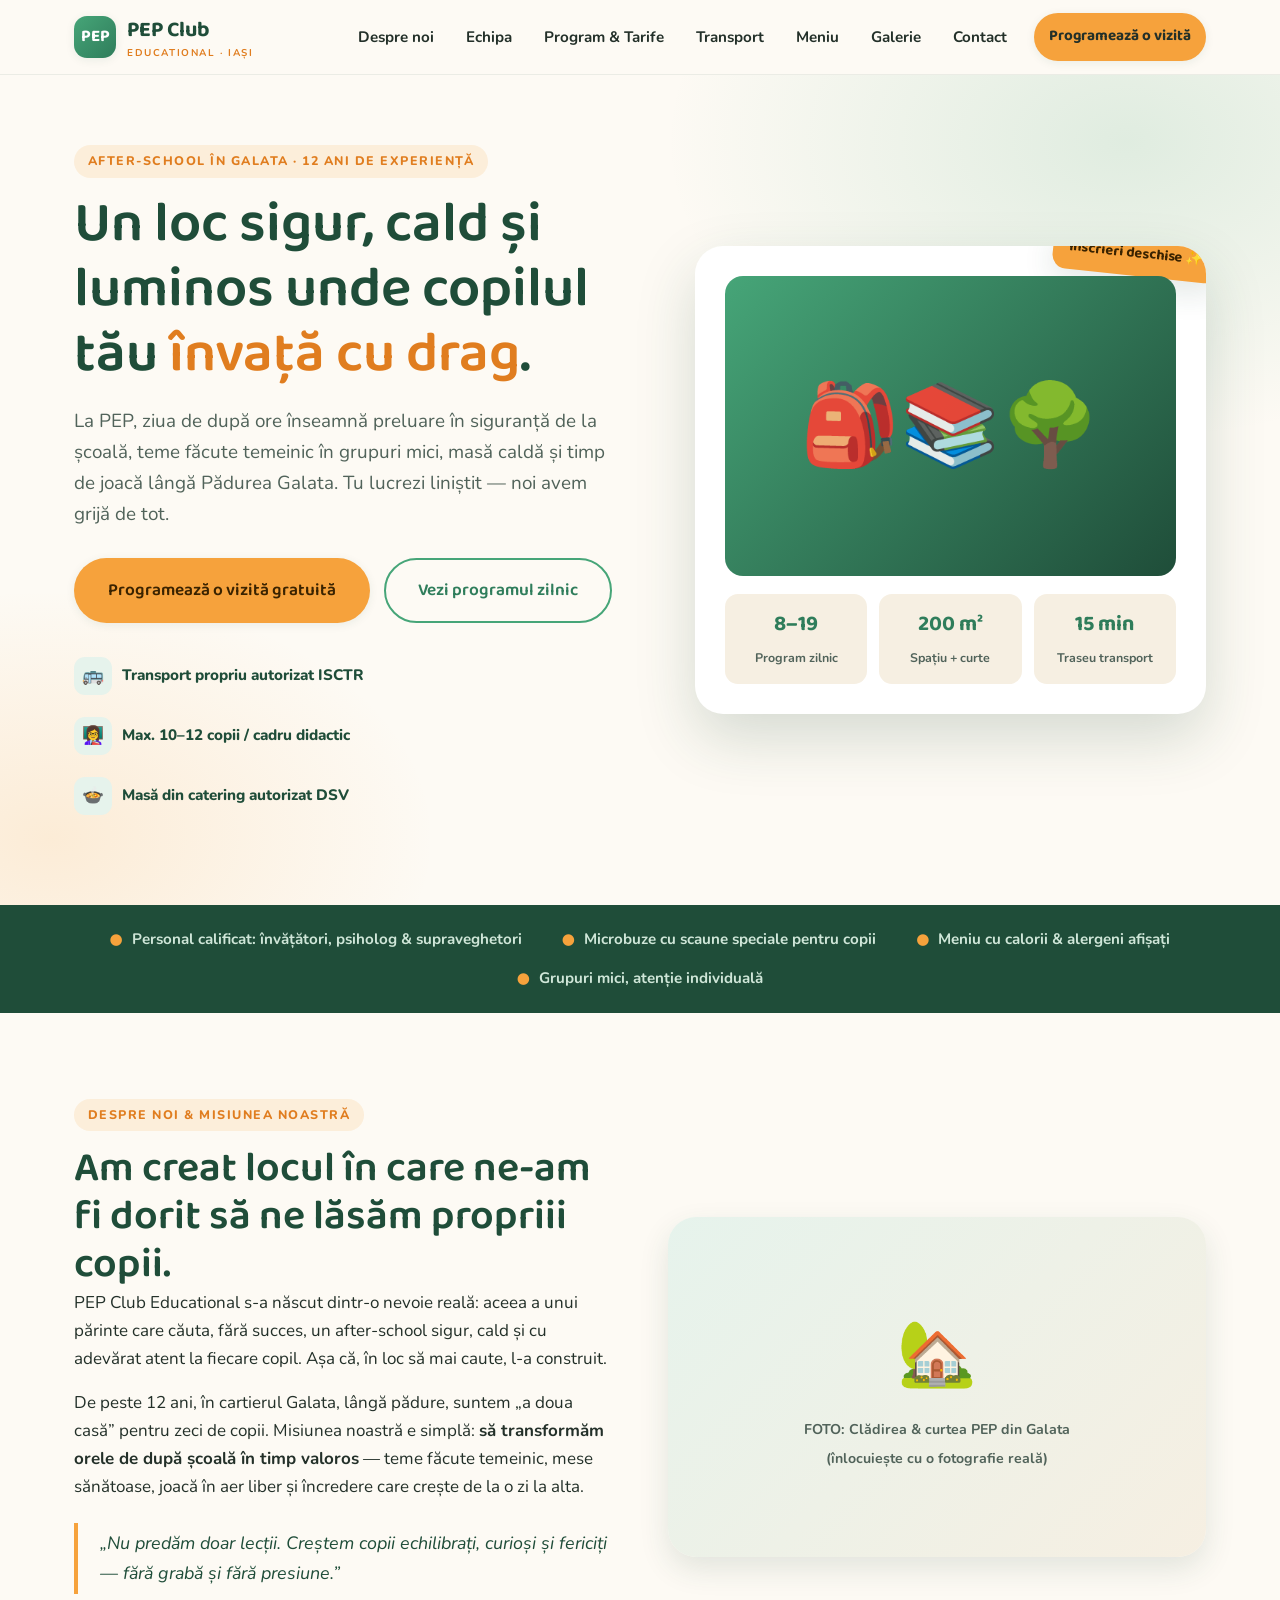
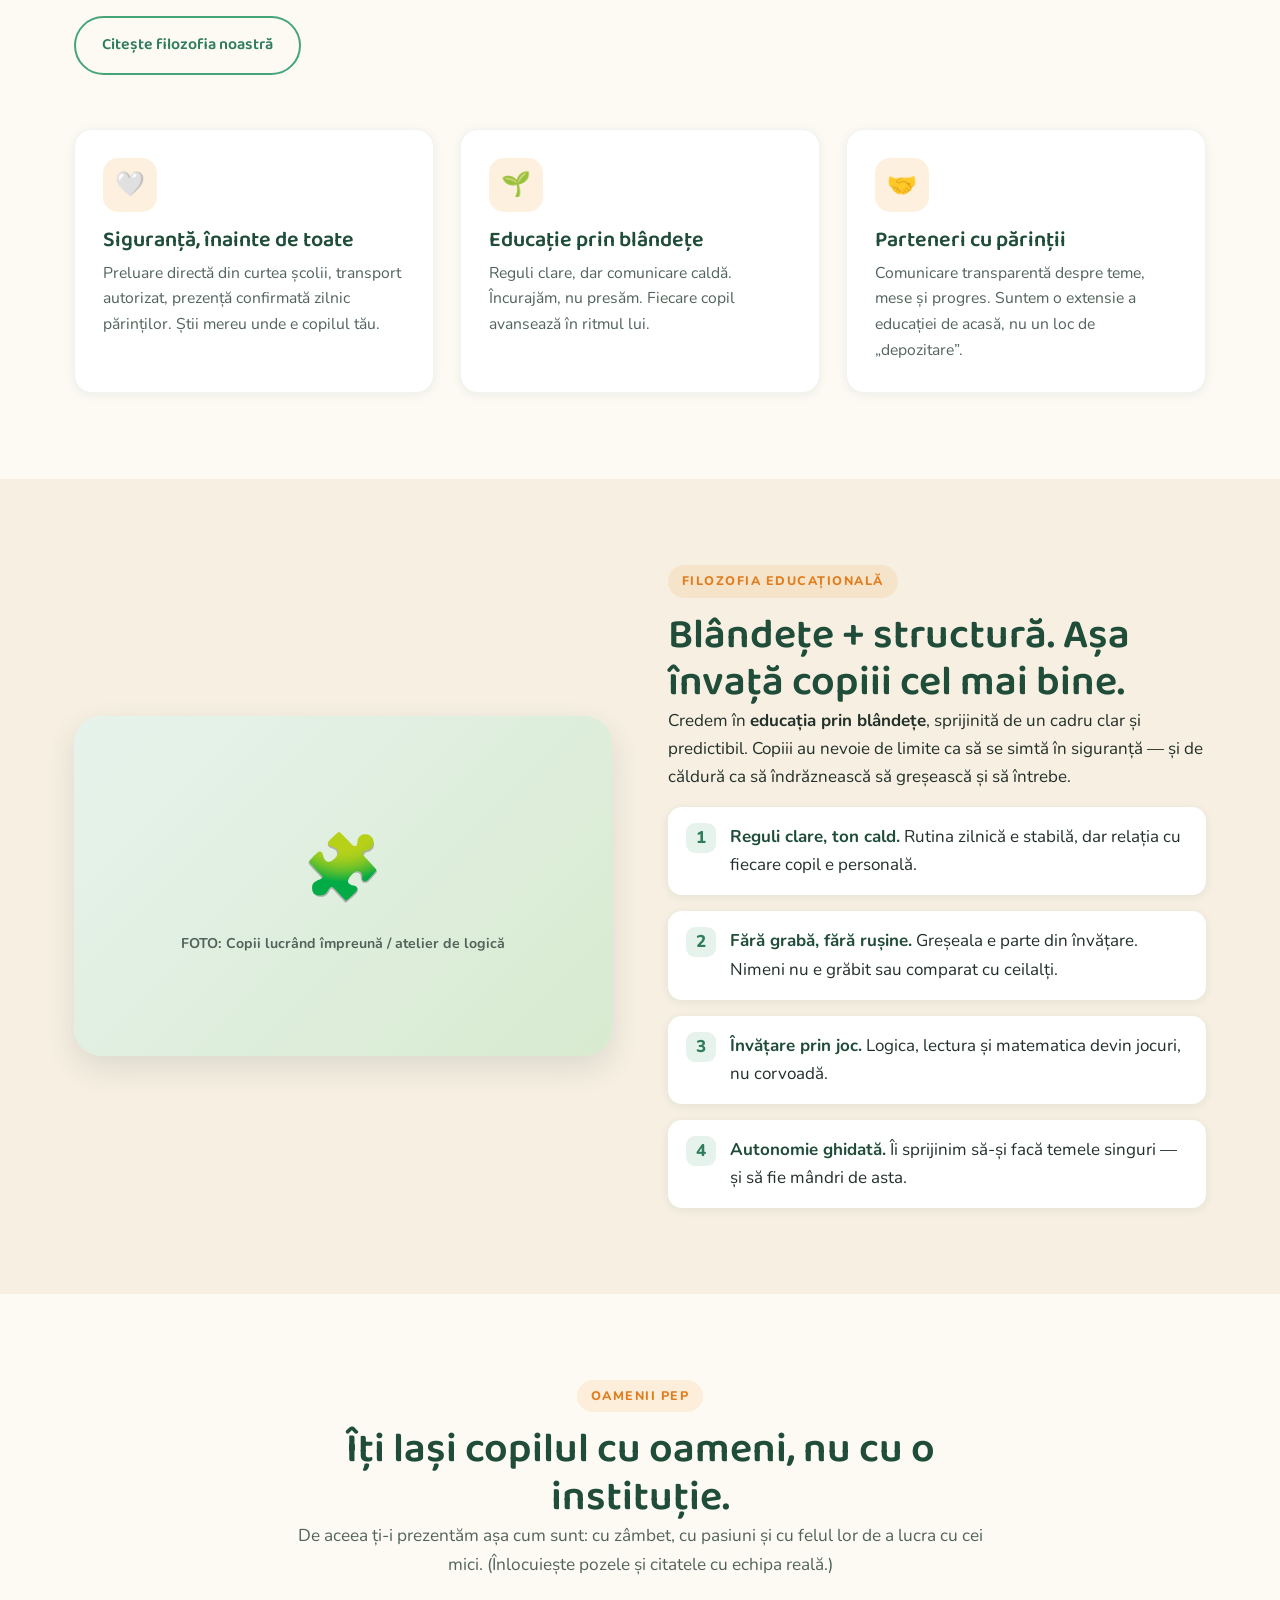
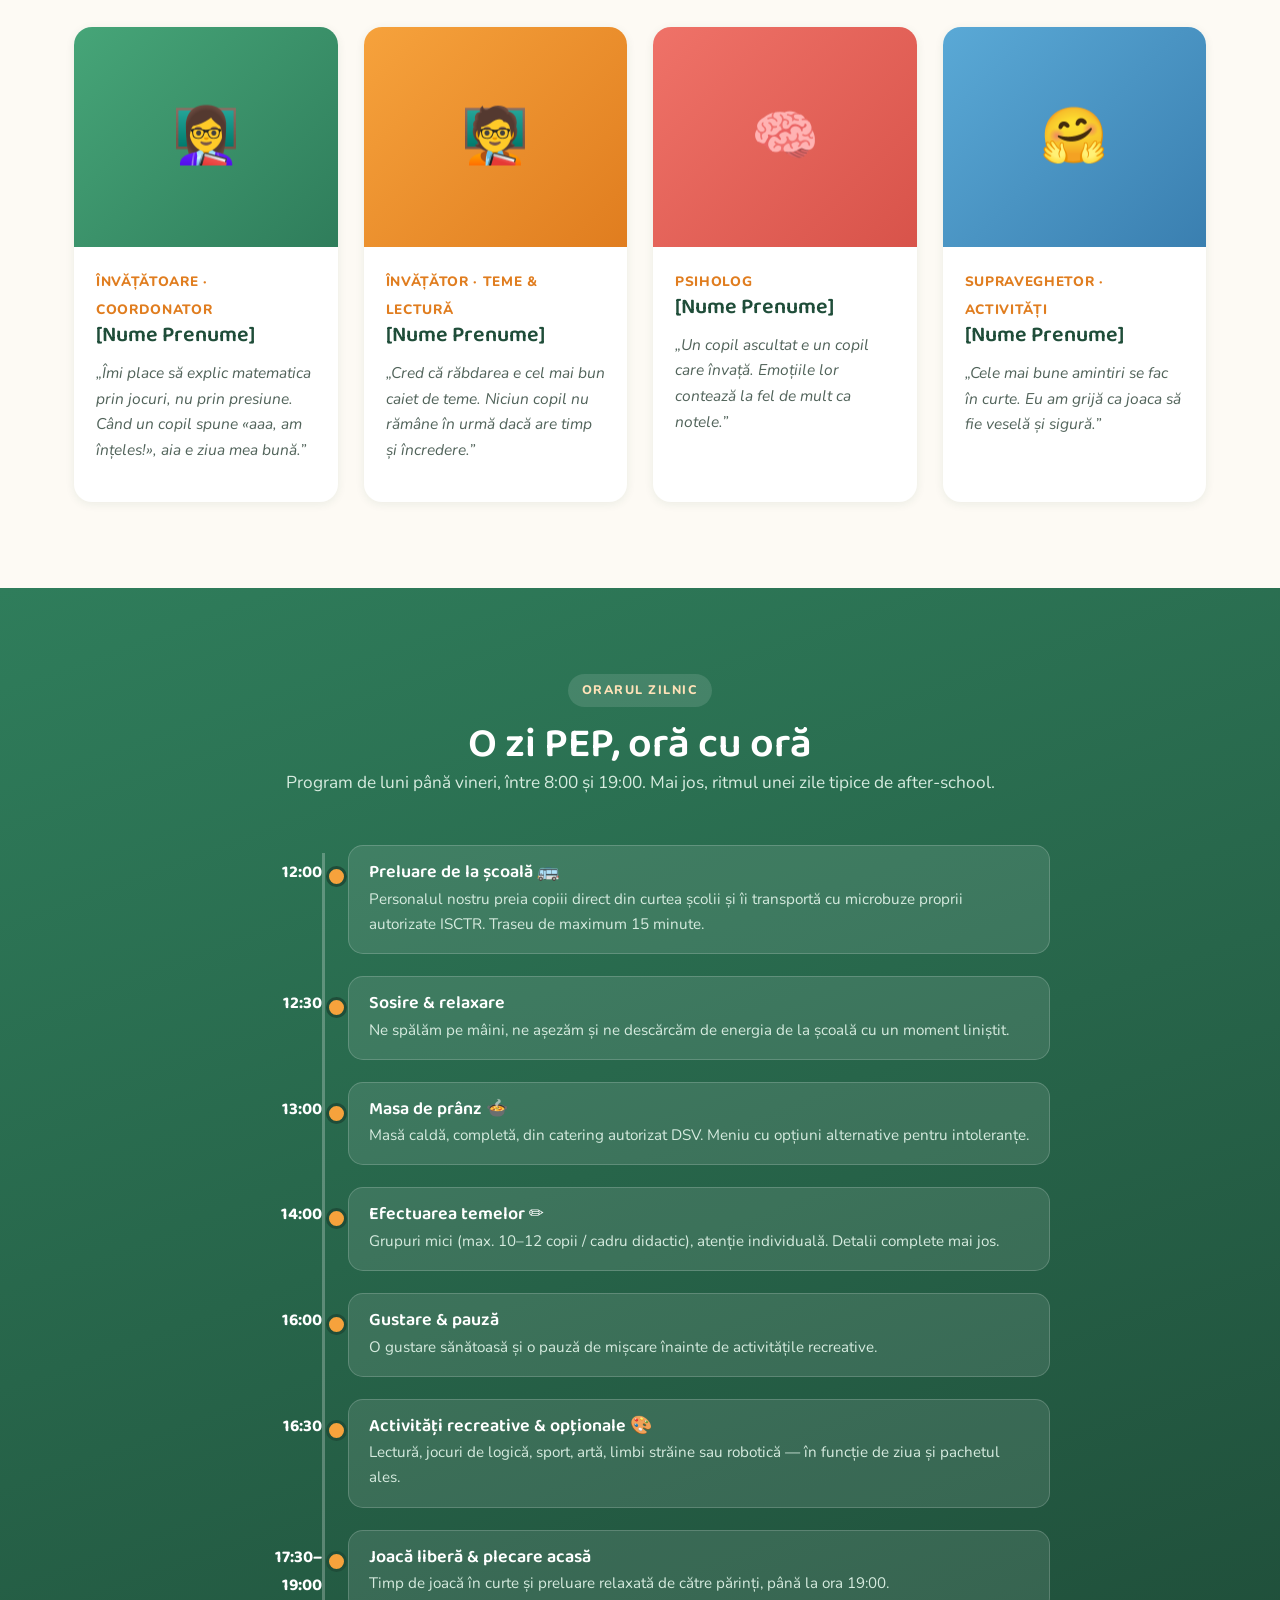
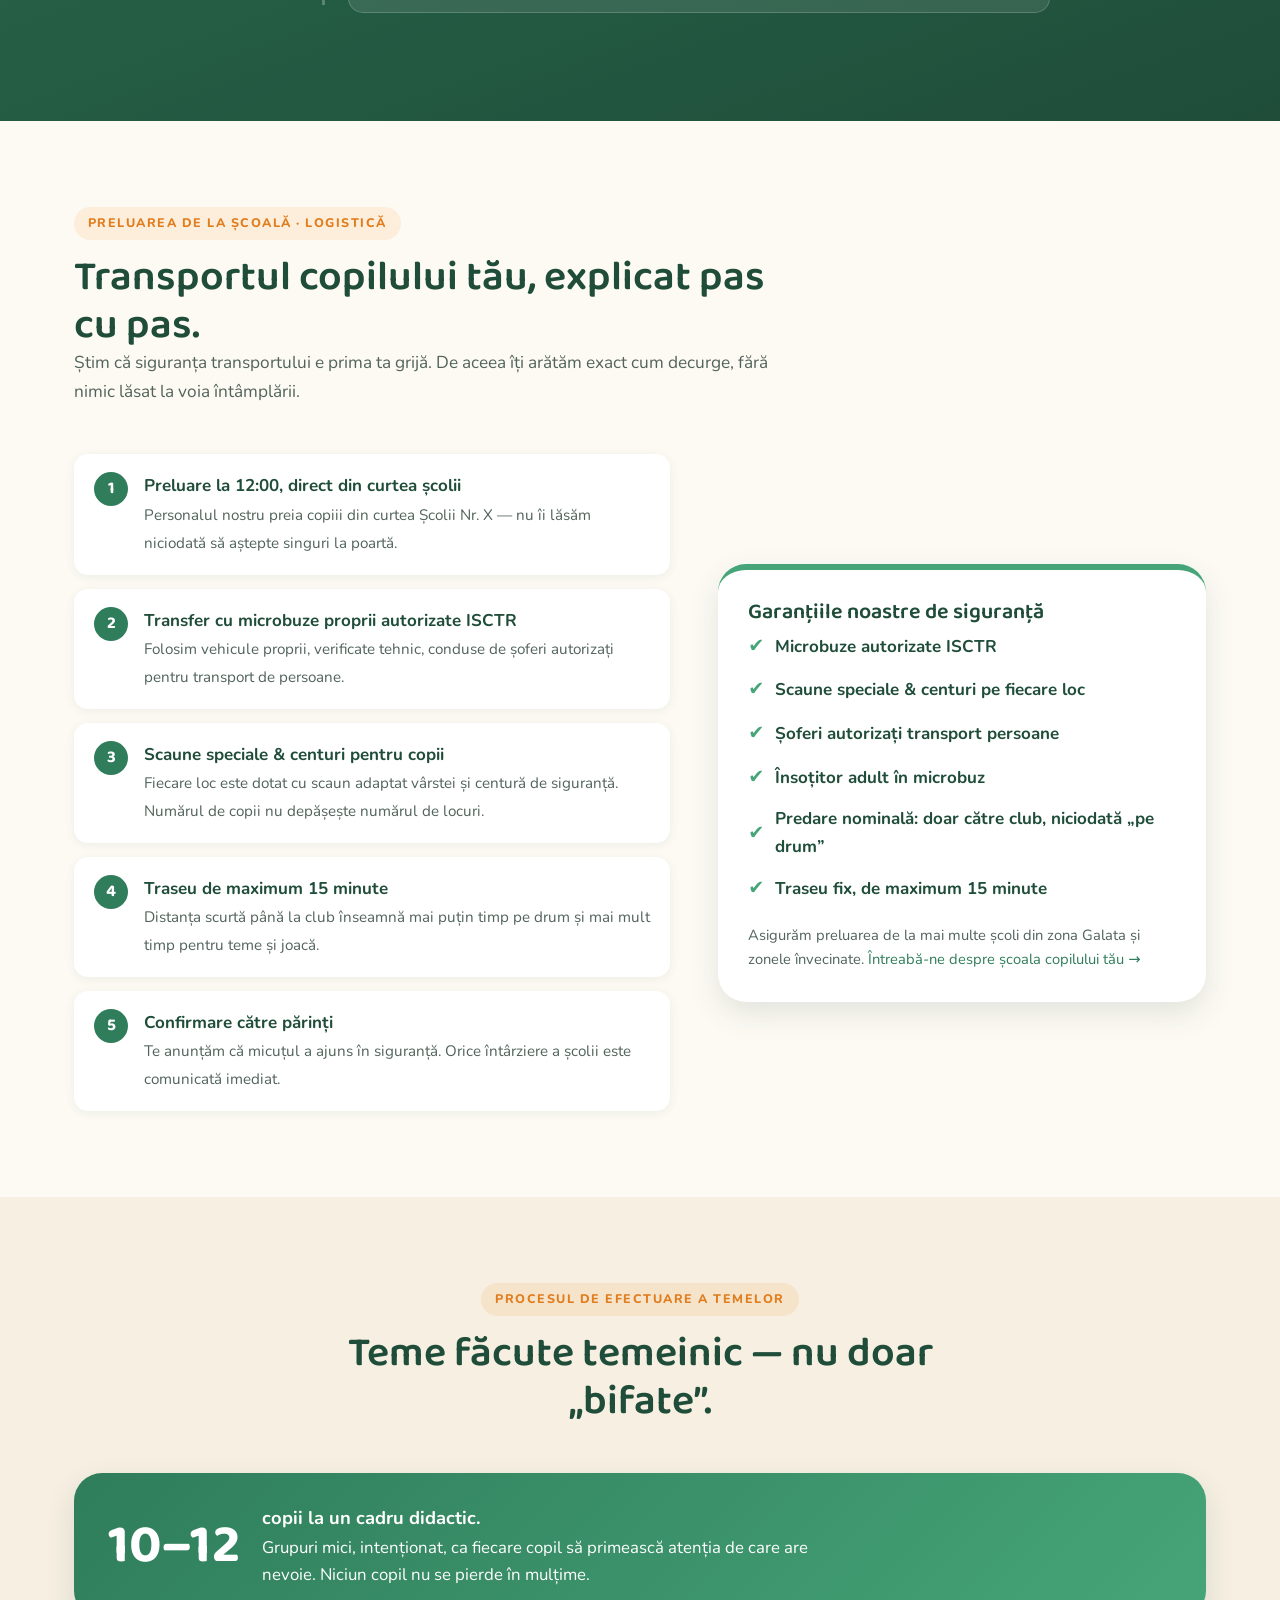
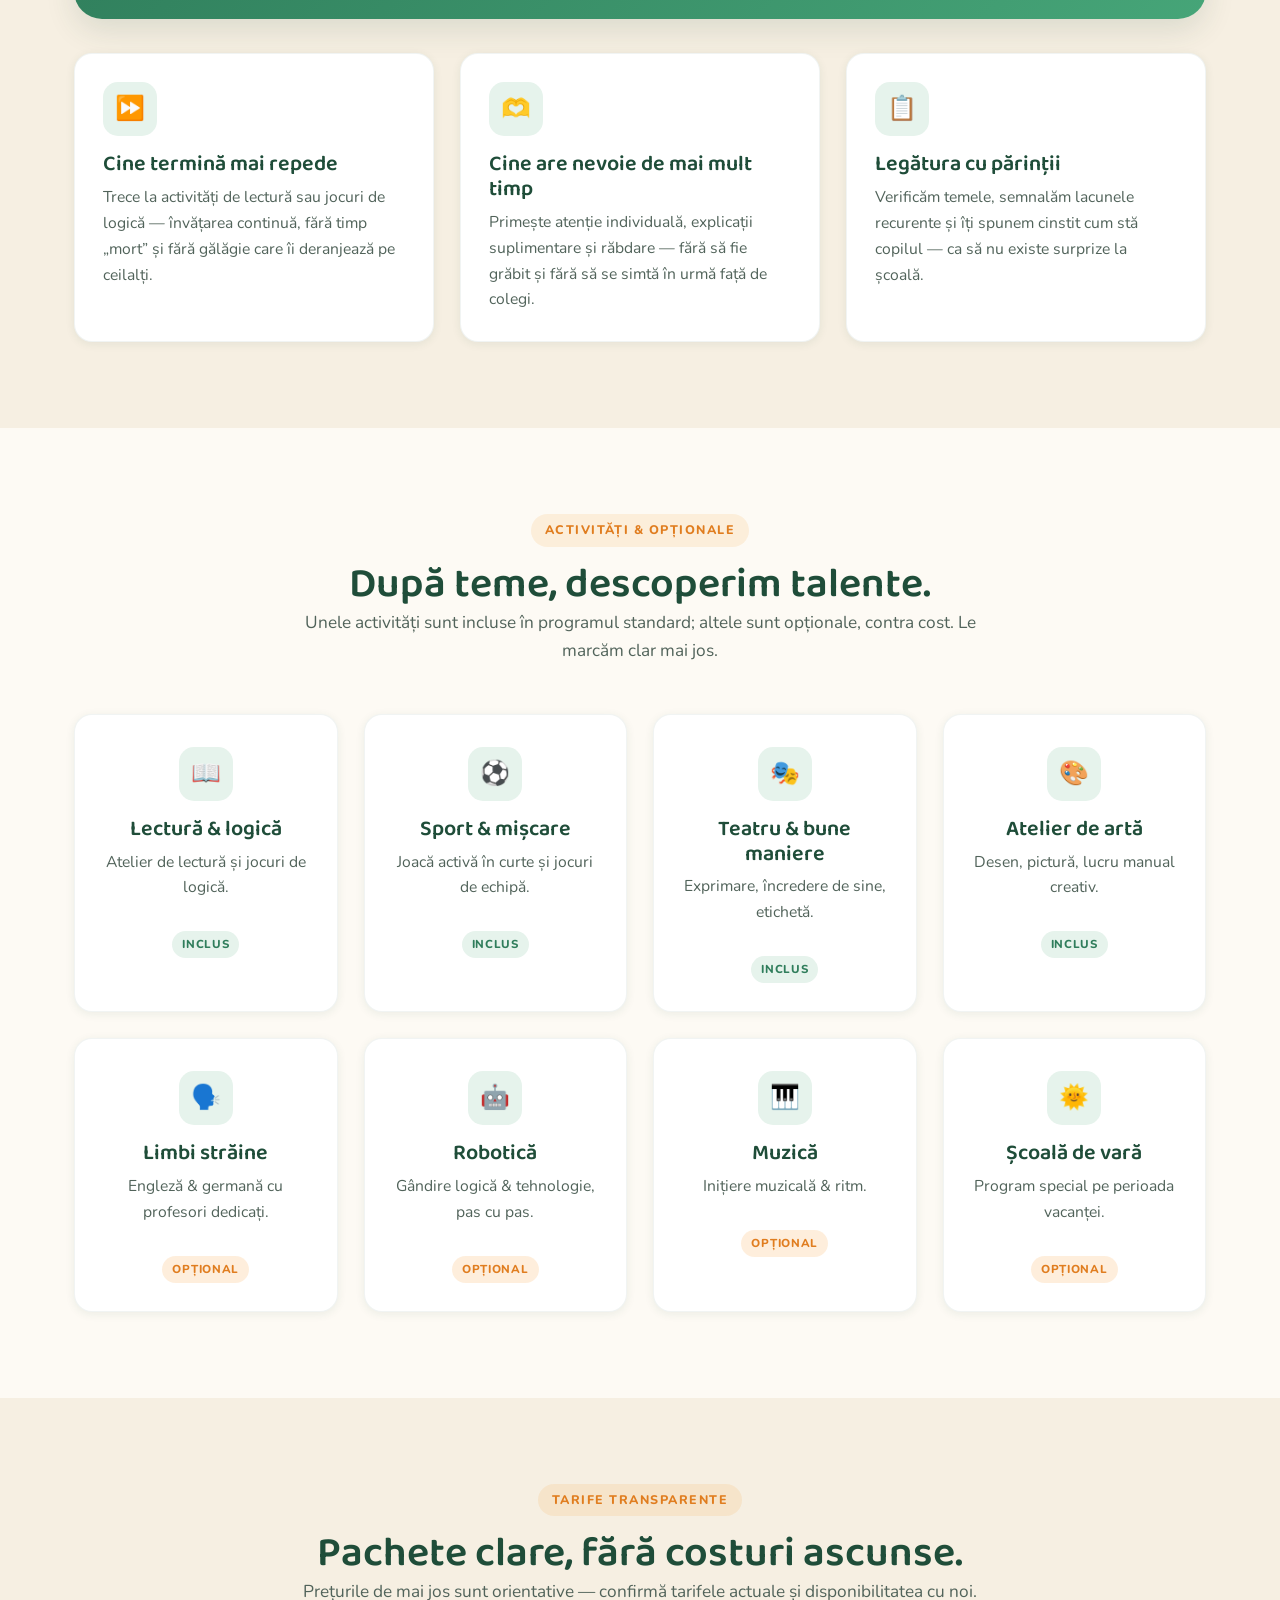
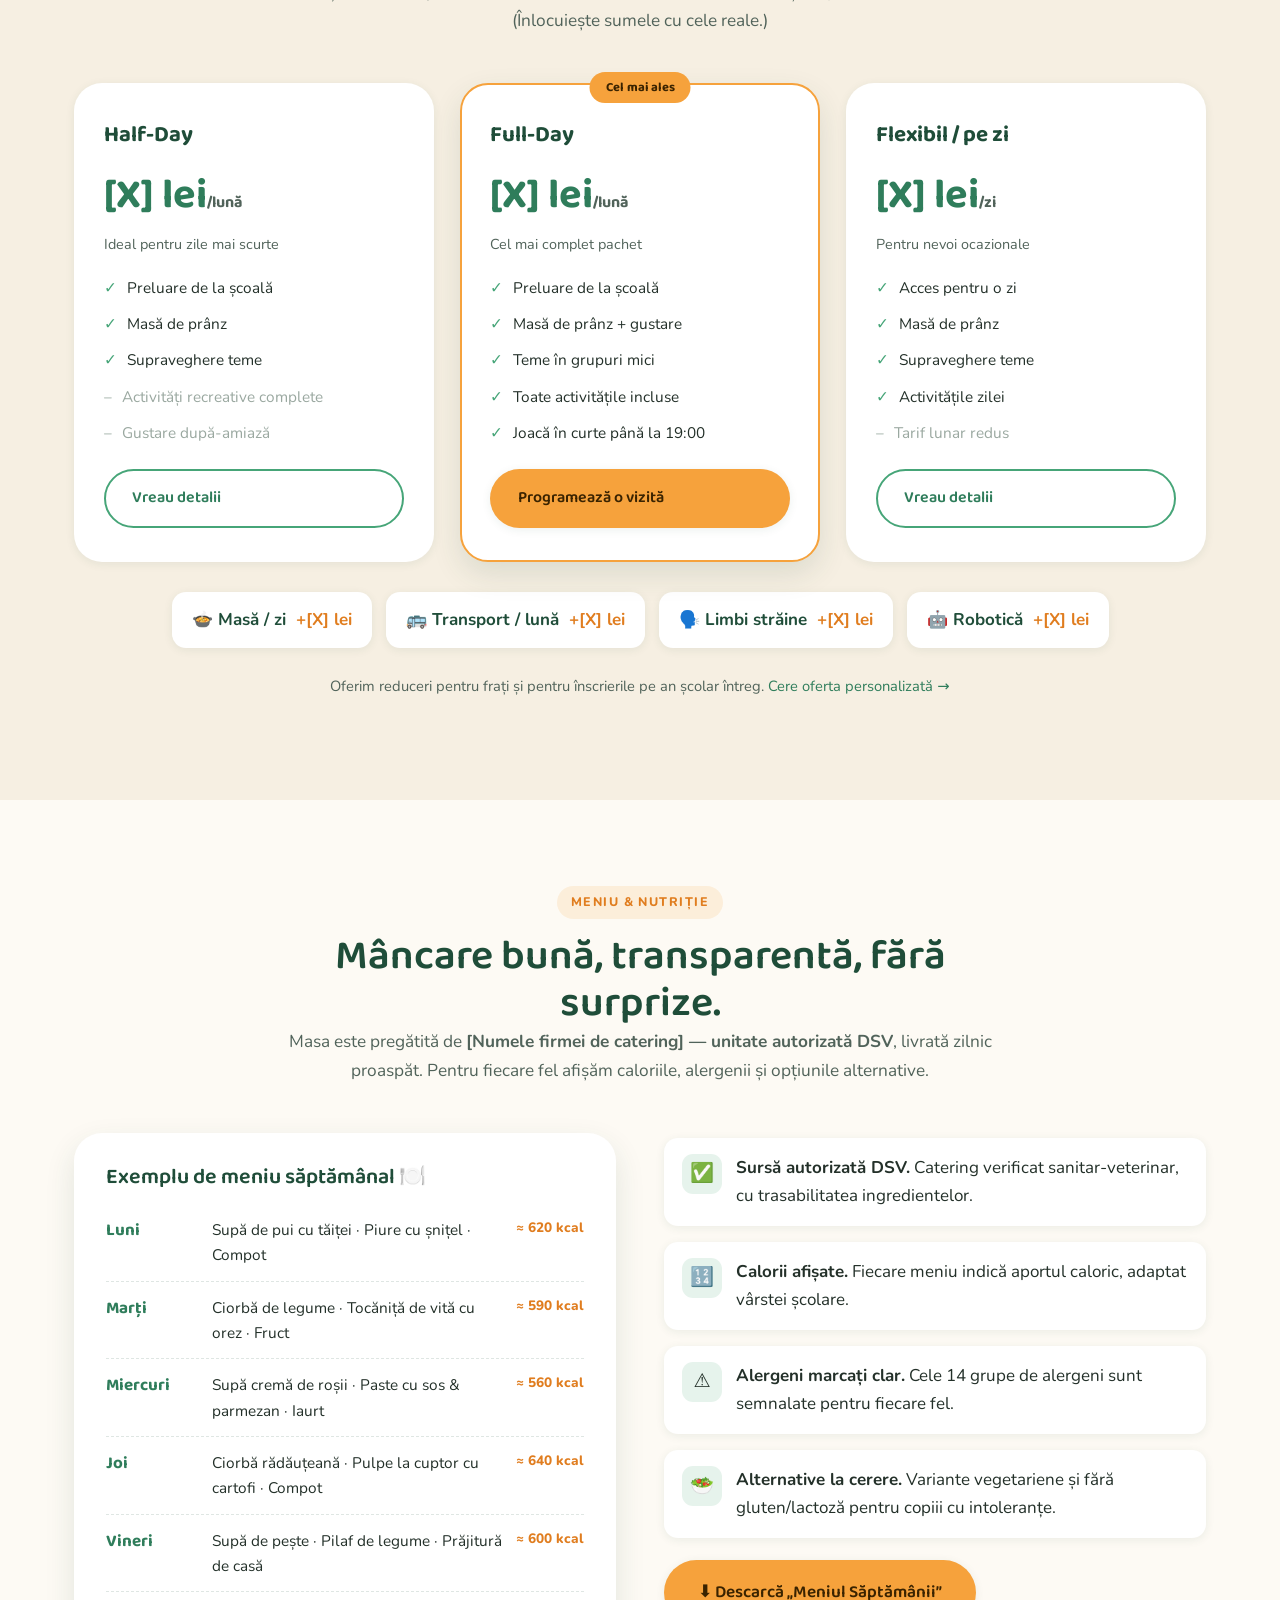
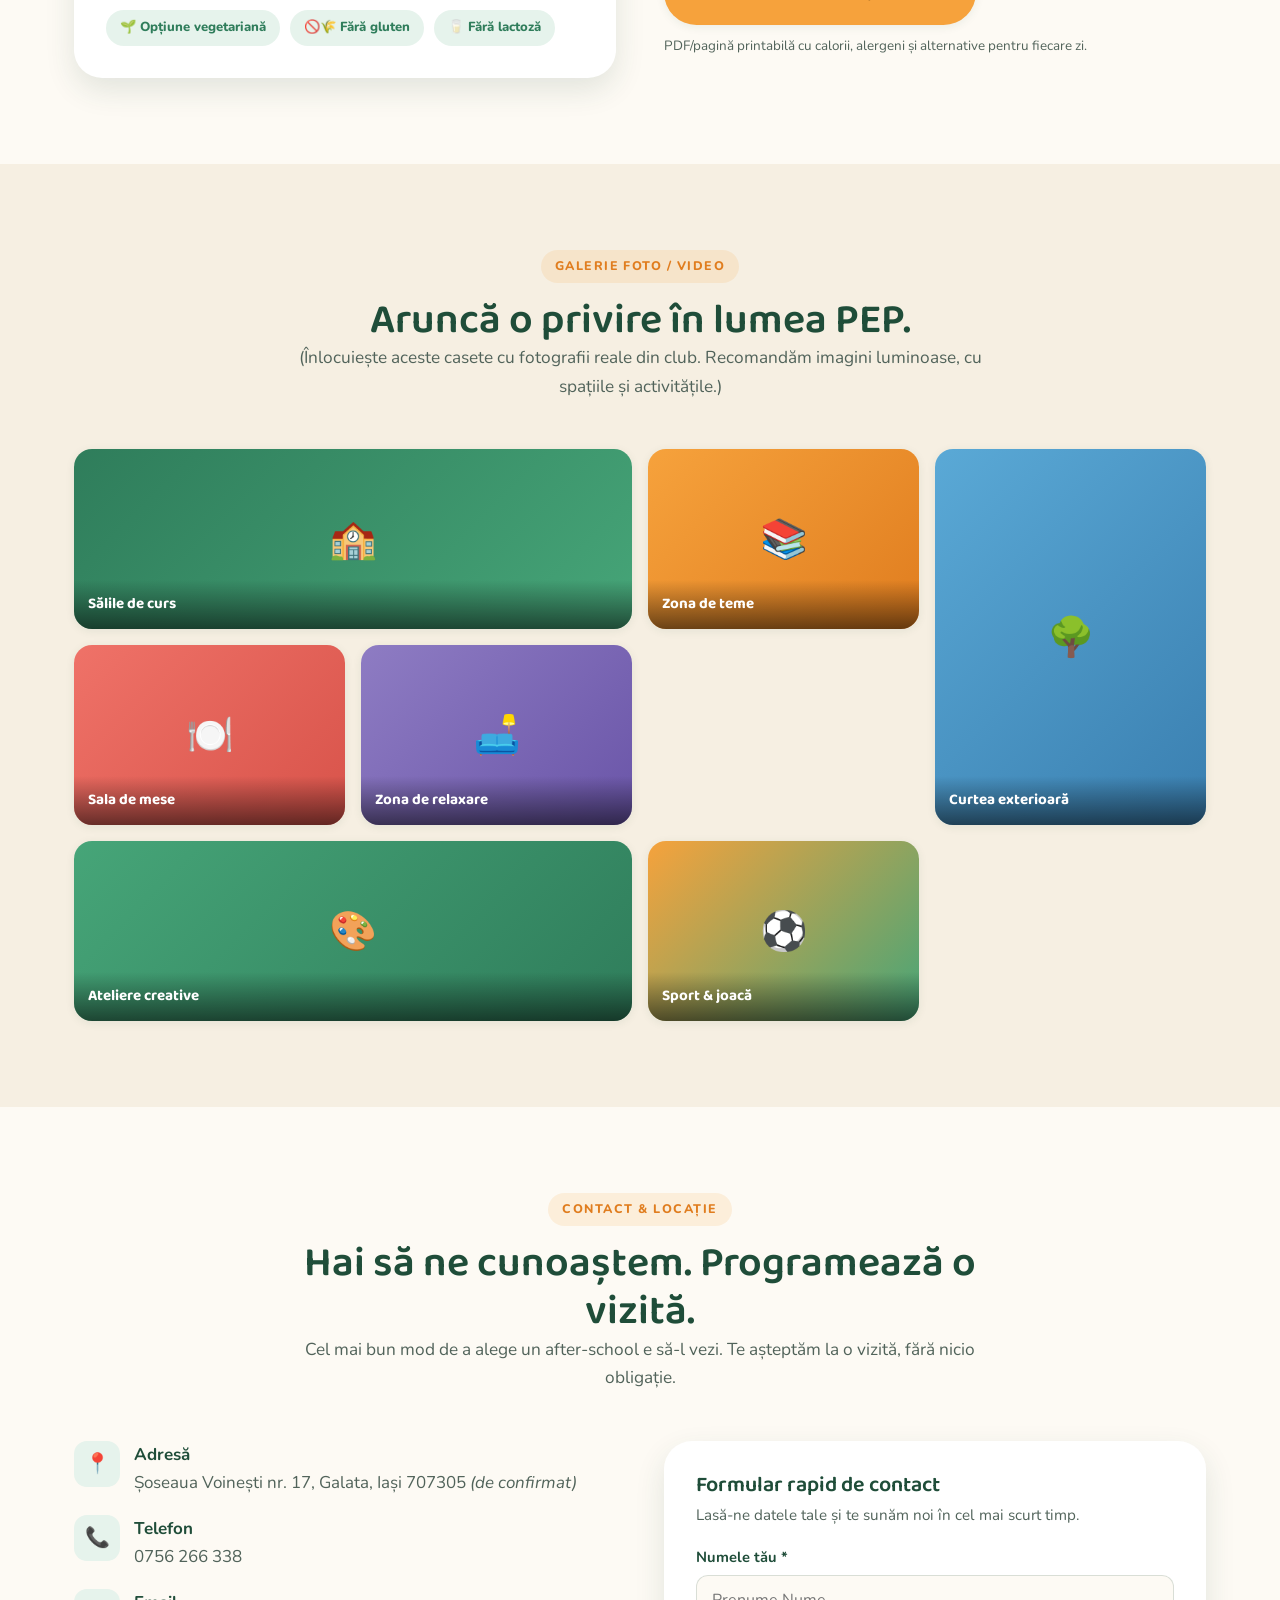
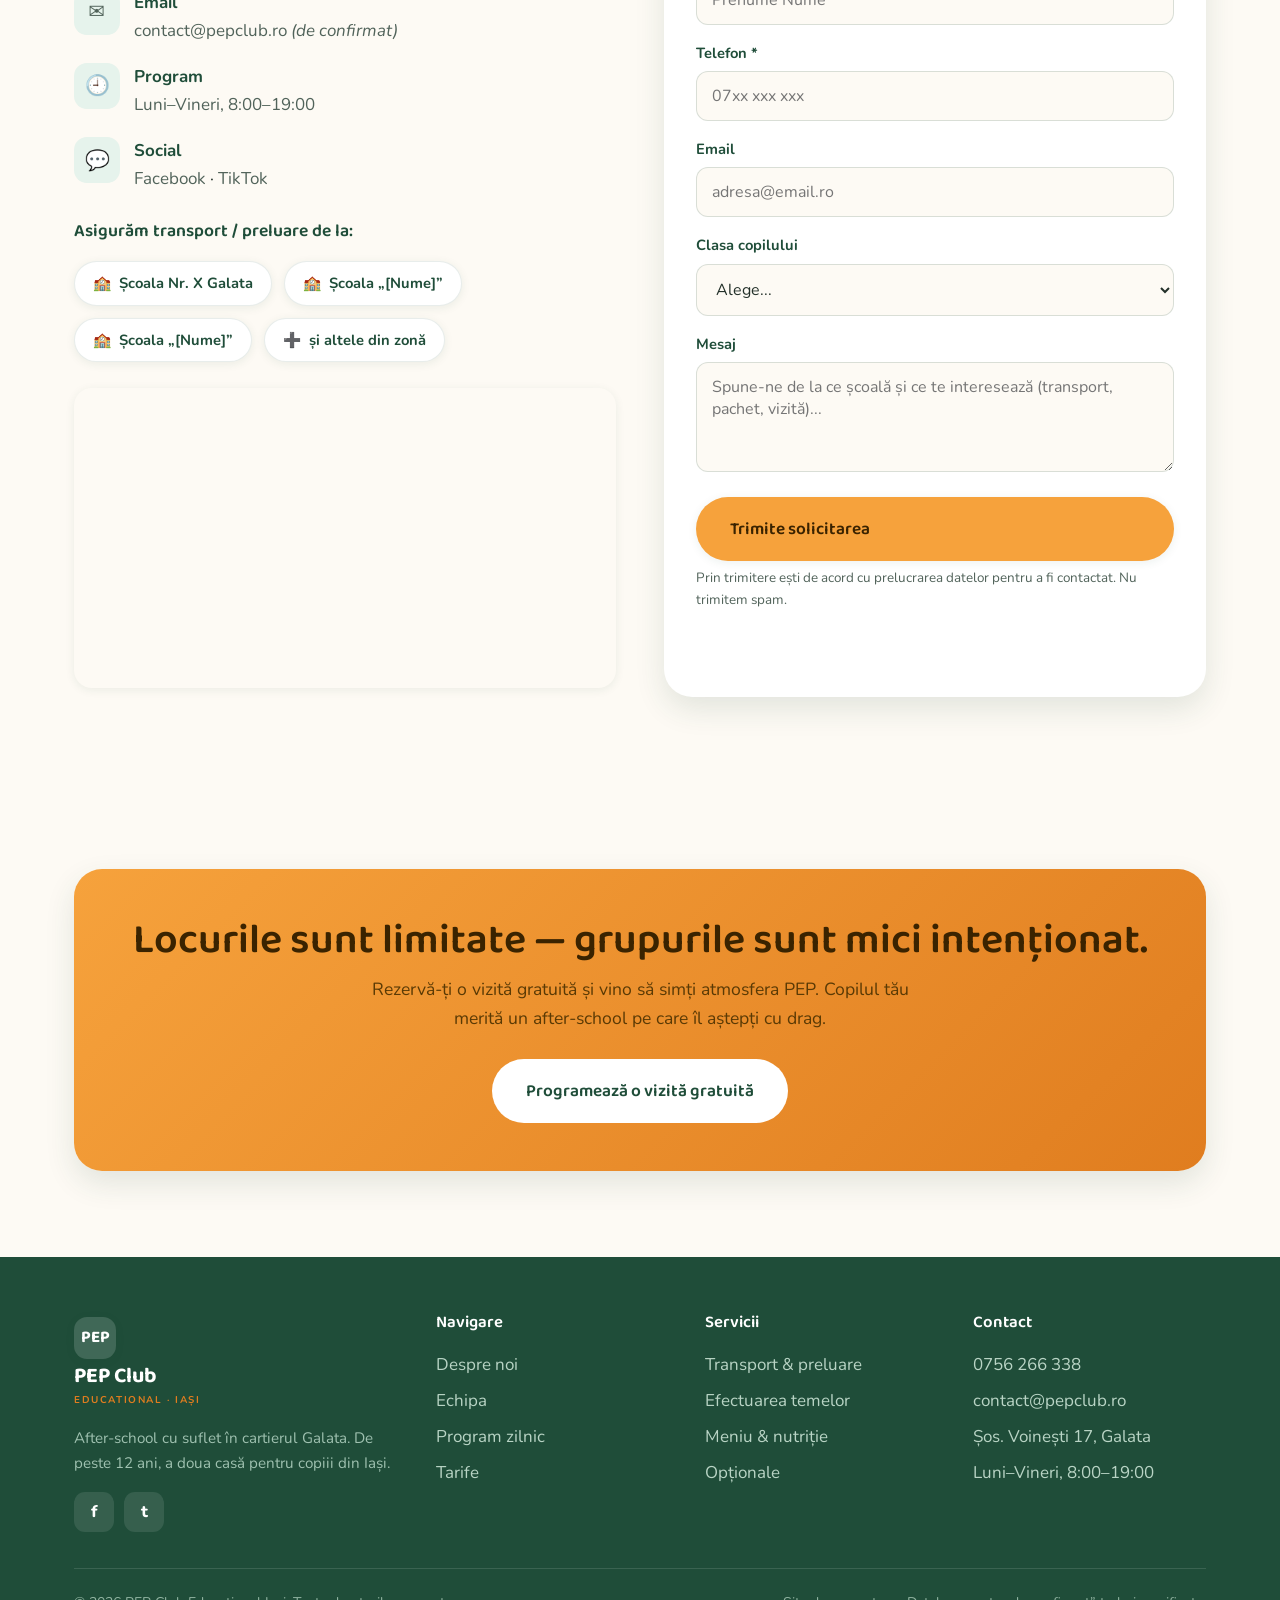
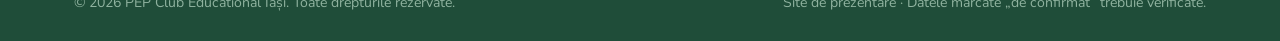
==== index.html @ 56aa3b9d "Site de prezentare PEP Club Educational Iași Website static (HTML/CSS/JS) pregătit pentru Vercel: - " ====
<!DOCTYPE html>
<html lang="ro">
<head>
  <meta charset="UTF-8" />
  <meta name="viewport" content="width=device-width, initial-scale=1.0" />
  <title>PEP Club Educational Iași — After-school cu suflet în Galata</title>
  <meta name="description" content="Club educational PEP Iași: after-school cu preluare sigură de la școală, teme supravegheate (max. 10–12 copii/cadru didactic), masă caldă din catering autorizat și activități creative. Lângă Pădurea Galata." />
  <meta name="theme-color" content="#2f7d5b" />
  <link rel="preconnect" href="https://fonts.googleapis.com" />
  <link rel="preconnect" href="https://fonts.gstatic.com" crossorigin />
  <link href="https://fonts.googleapis.com/css2?family=Baloo+2:wght@500;600;700;800&family=Nunito:ital,wght@0,400;0,600;0,700;0,800;1,400&display=swap" rel="stylesheet" />
  <link rel="stylesheet" href="assets/css/style.css" />
  <link rel="icon" href="data:image/svg+xml,<svg xmlns='http://www.w3.org/2000/svg' viewBox='0 0 100 100'><rect width='100' height='100' rx='24' fill='%232f7d5b'/><text x='50' y='68' font-size='52' text-anchor='middle' fill='white' font-family='sans-serif' font-weight='bold'>P</text></svg>" />
</head>
<body>

  <!-- ============ HEADER ============ -->
  <header class="site-header">
    <nav class="container nav">
      <a class="brand" href="#top" aria-label="PEP Club Educational acasă">
        <span class="logo">PEP</span>
        <span>PEP Club<small>Educational · Iași</small></span>
      </a>
      <ul class="nav-links" id="navLinks">
        <li><a href="#despre">Despre noi</a></li>
        <li><a href="#echipa">Echipa</a></li>
        <li><a href="#program">Program &amp; Tarife</a></li>
        <li><a href="#logistica">Transport</a></li>
        <li><a href="#meniu">Meniu</a></li>
        <li><a href="#galerie">Galerie</a></li>
        <li><a href="#contact">Contact</a></li>
        <li class="nav-cta"><a class="btn btn-primary" href="#contact">Programează o vizită</a></li>
      </ul>
      <button class="nav-toggle" id="navToggle" aria-label="Meniu" aria-expanded="false">
        <span></span><span></span><span></span>
      </button>
    </nav>
  </header>

  <span id="top"></span>

  <!-- ============ HERO ============ -->
  <section class="hero">
    <div class="container hero-grid">
      <div class="hero-copy">
        <span class="eyebrow">After-school în Galata · 12 ani de experiență</span>
        <h1>Un loc sigur, cald și luminos unde copilul tău <span class="accent">învață cu drag</span>.</h1>
        <p class="hero-lead">La PEP, ziua de după ore înseamnă preluare în siguranță de la școală, teme făcute temeinic în grupuri mici, masă caldă și timp de joacă lângă Pădurea Galata. Tu lucrezi liniștit — noi avem grijă de tot.</p>
        <div class="hero-actions">
          <a class="btn btn-primary btn-lg" href="#contact">Programează o vizită gratuită</a>
          <a class="btn btn-ghost btn-lg" href="#program">Vezi programul zilnic</a>
        </div>
        <div class="hero-badges">
          <div class="hero-badge"><span class="ic">🚌</span> Transport propriu autorizat ISCTR</div>
          <div class="hero-badge"><span class="ic">👩‍🏫</span> Max. 10–12 copii / cadru didactic</div>
          <div class="hero-badge"><span class="ic">🍲</span> Masă din catering autorizat DSV</div>
        </div>
      </div>

      <div class="hero-card reveal">
        <div class="hero-floaty">Înscrieri deschise ✨</div>
        <div class="hero-photo">
          <span class="ph-illu">🎒📚🌳</span>
        </div>
        <div class="hero-mini">
          <div><strong>8–19</strong><span>Program zilnic</span></div>
          <div><strong>200 m²</strong><span>Spațiu + curte</span></div>
          <div><strong>15 min</strong><span>Traseu transport</span></div>
        </div>
      </div>
    </div>
  </section>

  <!-- ============ TRUST STRIP ============ -->
  <div class="trust">
    <div class="container">
      <span><span class="dot">●</span> Personal calificat: învățători, psiholog &amp; supraveghetori</span>
      <span><span class="dot">●</span> Microbuze cu scaune speciale pentru copii</span>
      <span><span class="dot">●</span> Meniu cu calorii &amp; alergeni afișați</span>
      <span><span class="dot">●</span> Grupuri mici, atenție individuală</span>
    </div>
  </div>

  <!-- ============ DESPRE NOI / POVESTE ============ -->
  <section class="section" id="despre">
    <div class="container">
      <div class="split">
        <div>
          <span class="eyebrow">Despre noi &amp; misiunea noastră</span>
          <h2>Am creat locul în care ne-am fi dorit să ne lăsăm propriii copii.</h2>
          <p>PEP Club Educational s-a născut dintr-o nevoie reală: aceea a unui părinte care căuta, fără succes, un after-school sigur, cald și cu adevărat atent la fiecare copil. Așa că, în loc să mai caute, l-a construit.</p>
          <p>De peste 12 ani, în cartierul Galata, lângă pădure, suntem „a doua casă” pentru zeci de copii. Misiunea noastră e simplă: <strong>să transformăm orele de după școală în timp valoros</strong> — teme făcute temeinic, mese sănătoase, joacă în aer liber și încredere care crește de la o zi la alta.</p>
          <div class="quote-block">„Nu predăm doar lecții. Creștem copii echilibrați, curioși și fericiți — fără grabă și fără presiune.”</div>
          <a class="btn btn-ghost" href="#filozofie">Citește filozofia noastră</a>
        </div>
        <div class="split-media">
          <div class="media-box">
            <div class="ph">
              <span class="big">🏡</span>
              <small>FOTO: Clădirea &amp; curtea PEP din Galata<br>(înlocuiește cu o fotografie reală)</small>
            </div>
          </div>
        </div>
      </div>

      <div class="grid grid-3" style="margin-top:54px;">
        <div class="card value-card reveal">
          <div class="ic-badge">🤍</div>
          <h3>Siguranță, înainte de toate</h3>
          <p>Preluare directă din curtea școlii, transport autorizat, prezență confirmată zilnic părinților. Știi mereu unde e copilul tău.</p>
        </div>
        <div class="card value-card reveal">
          <div class="ic-badge">🌱</div>
          <h3>Educație prin blândețe</h3>
          <p>Reguli clare, dar comunicare caldă. Încurajăm, nu presăm. Fiecare copil avansează în ritmul lui.</p>
        </div>
        <div class="card value-card reveal">
          <div class="ic-badge">🤝</div>
          <h3>Parteneri cu părinții</h3>
          <p>Comunicare transparentă despre teme, mese și progres. Suntem o extensie a educației de acasă, nu un loc de „depozitare”.</p>
        </div>
      </div>
    </div>
  </section>

  <!-- ============ FILOZOFIE EDUCAȚIONALĂ ============ -->
  <section class="section section--tint" id="filozofie">
    <div class="container">
      <div class="split flip">
        <div class="split-media">
          <div class="media-box" style="background:linear-gradient(135deg,#e6f3ec,#d8ead0);">
            <div class="ph">
              <span class="big">🧩</span>
              <small>FOTO: Copii lucrând împreună / atelier de logică</small>
            </div>
          </div>
        </div>
        <div>
          <span class="eyebrow">Filozofia educațională</span>
          <h2>Blândețe + structură. Așa învață copiii cel mai bine.</h2>
          <p>Credem în <strong>educația prin blândețe</strong>, sprijinită de un cadru clar și predictibil. Copiii au nevoie de limite ca să se simtă în siguranță — și de căldură ca să îndrăznească să greșească și să întrebe.</p>
          <ul class="philo-list">
            <li><span class="tick">1</span><div><strong>Reguli clare, ton cald.</strong> Rutina zilnică e stabilă, dar relația cu fiecare copil e personală.</div></li>
            <li><span class="tick">2</span><div><strong>Fără grabă, fără rușine.</strong> Greșeala e parte din învățare. Nimeni nu e grăbit sau comparat cu ceilalți.</div></li>
            <li><span class="tick">3</span><div><strong>Învățare prin joc.</strong> Logica, lectura și matematica devin jocuri, nu corvoadă.</div></li>
            <li><span class="tick">4</span><div><strong>Autonomie ghidată.</strong> Îi sprijinim să-și facă temele singuri — și să fie mândri de asta.</div></li>
          </ul>
        </div>
      </div>
    </div>
  </section>

  <!-- ============ ECHIPA ============ -->
  <section class="section" id="echipa">
    <div class="container">
      <div class="section-head center">
        <span class="eyebrow">Oamenii PEP</span>
        <h2>Îți lași copilul cu oameni, nu cu o instituție.</h2>
        <p>De aceea ți-i prezentăm așa cum sunt: cu zâmbet, cu pasiuni și cu felul lor de a lucra cu cei mici. (Înlocuiește pozele și citatele cu echipa reală.)</p>
      </div>
      <div class="grid grid-4">
        <div class="team-card reveal">
          <div class="team-photo" style="background:linear-gradient(135deg,#46a578,#2f7d5b);">👩‍🏫</div>
          <div class="team-body">
            <span class="team-role">Învățătoare · Coordonator</span>
            <h3>[Nume Prenume]</h3>
            <p class="team-quote">„Îmi place să explic matematica prin jocuri, nu prin presiune. Când un copil spune «aaa, am înțeles!», aia e ziua mea bună.”</p>
          </div>
        </div>
        <div class="team-card reveal">
          <div class="team-photo" style="background:linear-gradient(135deg,#f6a23c,#e07d1f);">🧑‍🏫</div>
          <div class="team-body">
            <span class="team-role">Învățător · Teme &amp; lectură</span>
            <h3>[Nume Prenume]</h3>
            <p class="team-quote">„Cred că răbdarea e cel mai bun caiet de teme. Niciun copil nu rămâne în urmă dacă are timp și încredere.”</p>
          </div>
        </div>
        <div class="team-card reveal">
          <div class="team-photo" style="background:linear-gradient(135deg,#ef7268,#d8534a);">🧠</div>
          <div class="team-body">
            <span class="team-role">Psiholog</span>
            <h3>[Nume Prenume]</h3>
            <p class="team-quote">„Un copil ascultat e un copil care învață. Emoțiile lor contează la fel de mult ca notele.”</p>
          </div>
        </div>
        <div class="team-card reveal">
          <div class="team-photo" style="background:linear-gradient(135deg,#5aa9d6,#3a7fb0);">🤗</div>
          <div class="team-body">
            <span class="team-role">Supraveghetor · Activități</span>
            <h3>[Nume Prenume]</h3>
            <p class="team-quote">„Cele mai bune amintiri se fac în curte. Eu am grijă ca joaca să fie veselă și sigură.”</p>
          </div>
        </div>
      </div>
    </div>
  </section>

  <!-- ============ PROGRAM ZILNIC (TIMELINE) ============ -->
  <section class="section section--green" id="program">
    <div class="container">
      <div class="section-head center">
        <span class="eyebrow">Orarul zilnic</span>
        <h2>O zi PEP, oră cu oră</h2>
        <p>Program de luni până vineri, între 8:00 și 19:00. Mai jos, ritmul unei zile tipice de after-school.</p>
      </div>
      <div class="timeline">
        <div class="tl-item">
          <div class="tl-time">12:00</div>
          <div class="tl-card"><h3>Preluare de la școală 🚌</h3><p>Personalul nostru preia copiii direct din curtea școlii și îi transportă cu microbuze proprii autorizate ISCTR. Traseu de maximum 15 minute.</p></div>
        </div>
        <div class="tl-item">
          <div class="tl-time">12:30</div>
          <div class="tl-card"><h3>Sosire &amp; relaxare</h3><p>Ne spălăm pe mâini, ne așezăm și ne descărcăm de energia de la școală cu un moment liniștit.</p></div>
        </div>
        <div class="tl-item">
          <div class="tl-time">13:00</div>
          <div class="tl-card"><h3>Masa de prânz 🍲</h3><p>Masă caldă, completă, din catering autorizat DSV. Meniu cu opțiuni alternative pentru intoleranțe.</p></div>
        </div>
        <div class="tl-item">
          <div class="tl-time">14:00</div>
          <div class="tl-card"><h3>Efectuarea temelor ✏️</h3><p>Grupuri mici (max. 10–12 copii / cadru didactic), atenție individuală. Detalii complete mai jos.</p></div>
        </div>
        <div class="tl-item">
          <div class="tl-time">16:00</div>
          <div class="tl-card"><h3>Gustare &amp; pauză</h3><p>O gustare sănătoasă și o pauză de mișcare înainte de activitățile recreative.</p></div>
        </div>
        <div class="tl-item">
          <div class="tl-time">16:30</div>
          <div class="tl-card"><h3>Activități recreative &amp; opționale 🎨</h3><p>Lectură, jocuri de logică, sport, artă, limbi străine sau robotică — în funcție de ziua și pachetul ales.</p></div>
        </div>
        <div class="tl-item">
          <div class="tl-time">17:30–19:00</div>
          <div class="tl-card"><h3>Joacă liberă &amp; plecare acasă</h3><p>Timp de joacă în curte și preluare relaxată de către părinți, până la ora 19:00.</p></div>
        </div>
      </div>
    </div>
  </section>

  <!-- ============ LOGISTICA / TRANSPORT ============ -->
  <section class="section" id="logistica">
    <div class="container">
      <div class="section-head">
        <span class="eyebrow">Preluarea de la școală · Logistică</span>
        <h2>Transportul copilului tău, explicat pas cu pas.</h2>
        <p>Știm că siguranța transportului e prima ta grijă. De aceea îți arătăm exact cum decurge, fără nimic lăsat la voia întâmplării.</p>
      </div>
      <div class="logi-grid">
        <ol class="logi-steps">
          <li><div><strong>Preluare la 12:00, direct din curtea școlii</strong><span>Personalul nostru preia copiii din curtea Școlii Nr. X — nu îi lăsăm niciodată să aștepte singuri la poartă.</span></div></li>
          <li><div><strong>Transfer cu microbuze proprii autorizate ISCTR</strong><span>Folosim vehicule proprii, verificate tehnic, conduse de șoferi autorizați pentru transport de persoane.</span></div></li>
          <li><div><strong>Scaune speciale &amp; centuri pentru copii</strong><span>Fiecare loc este dotat cu scaun adaptat vârstei și centură de siguranță. Numărul de copii nu depășește numărul de locuri.</span></div></li>
          <li><div><strong>Traseu de maximum 15 minute</strong><span>Distanța scurtă până la club înseamnă mai puțin timp pe drum și mai mult timp pentru teme și joacă.</span></div></li>
          <li><div><strong>Confirmare către părinți</strong><span>Te anunțăm că micuțul a ajuns în siguranță. Orice întârziere a școlii este comunicată imediat.</span></div></li>
        </ol>
        <div class="safety-card reveal">
          <h3>Garanțiile noastre de siguranță</h3>
          <ul>
            <li><span class="ic">✔</span> Microbuze autorizate ISCTR</li>
            <li><span class="ic">✔</span> Scaune speciale &amp; centuri pe fiecare loc</li>
            <li><span class="ic">✔</span> Șoferi autorizați transport persoane</li>
            <li><span class="ic">✔</span> Însoțitor adult în microbuz</li>
            <li><span class="ic">✔</span> Predare nominală: doar către club, niciodată „pe drum”</li>
            <li><span class="ic">✔</span> Traseu fix, de maximum 15 minute</li>
          </ul>
          <p style="margin:18px 0 0;color:var(--ink-soft);font-size:.92rem;">Asigurăm preluarea de la mai multe școli din zona Galata și zonele învecinate. <a href="#contact">Întreabă-ne despre școala copilului tău →</a></p>
        </div>
      </div>
    </div>
  </section>

  <!-- ============ TEME ============ -->
  <section class="section section--tint" id="teme">
    <div class="container">
      <div class="section-head center">
        <span class="eyebrow">Procesul de efectuare a temelor</span>
        <h2>Teme făcute temeinic — nu doar „bifate”.</h2>
      </div>

      <div class="ratio-banner reveal">
        <div class="num">10–12</div>
        <div class="txt"><strong>copii la un cadru didactic.</strong><br>Grupuri mici, intenționat, ca fiecare copil să primească atenția de care are nevoie. Niciun copil nu se pierde în mulțime.</div>
      </div>

      <div class="grid grid-3">
        <div class="card reveal">
          <div class="ic-badge">⏩</div>
          <h3>Cine termină mai repede</h3>
          <p>Trece la activități de lectură sau jocuri de logică — învățarea continuă, fără timp „mort” și fără gălăgie care îi deranjează pe ceilalți.</p>
        </div>
        <div class="card reveal">
          <div class="ic-badge">🫶</div>
          <h3>Cine are nevoie de mai mult timp</h3>
          <p>Primește atenție individuală, explicații suplimentare și răbdare — fără să fie grăbit și fără să se simtă în urmă față de colegi.</p>
        </div>
        <div class="card reveal">
          <div class="ic-badge">📋</div>
          <h3>Legătura cu părinții</h3>
          <p>Verificăm temele, semnalăm lacunele recurente și îți spunem cinstit cum stă copilul — ca să nu existe surprize la școală.</p>
        </div>
      </div>
    </div>
  </section>

  <!-- ============ OPȚIONALE ============ -->
  <section class="section" id="optionale">
    <div class="container">
      <div class="section-head center">
        <span class="eyebrow">Activități &amp; opționale</span>
        <h2>După teme, descoperim talente.</h2>
        <p>Unele activități sunt incluse în programul standard; altele sunt opționale, contra cost. Le marcăm clar mai jos.</p>
      </div>
      <div class="grid grid-4">
        <div class="card opt-card reveal"><div class="ic-badge">📖</div><h3>Lectură &amp; logică</h3><p>Atelier de lectură și jocuri de logică.</p><br><span class="tag tag-in">Inclus</span></div>
        <div class="card opt-card reveal"><div class="ic-badge">⚽</div><h3>Sport &amp; mișcare</h3><p>Joacă activă în curte și jocuri de echipă.</p><br><span class="tag tag-in">Inclus</span></div>
        <div class="card opt-card reveal"><div class="ic-badge">🎭</div><h3>Teatru &amp; bune maniere</h3><p>Exprimare, încredere de sine, etichetă.</p><br><span class="tag tag-in">Inclus</span></div>
        <div class="card opt-card reveal"><div class="ic-badge">🎨</div><h3>Atelier de artă</h3><p>Desen, pictură, lucru manual creativ.</p><br><span class="tag tag-in">Inclus</span></div>
        <div class="card opt-card reveal"><div class="ic-badge">🗣️</div><h3>Limbi străine</h3><p>Engleză &amp; germană cu profesori dedicați.</p><br><span class="tag tag-extra">Opțional</span></div>
        <div class="card opt-card reveal"><div class="ic-badge">🤖</div><h3>Robotică</h3><p>Gândire logică &amp; tehnologie, pas cu pas.</p><br><span class="tag tag-extra">Opțional</span></div>
        <div class="card opt-card reveal"><div class="ic-badge">🎹</div><h3>Muzică</h3><p>Inițiere muzicală &amp; ritm.</p><br><span class="tag tag-extra">Opțional</span></div>
        <div class="card opt-card reveal"><div class="ic-badge">🌞</div><h3>Școală de vară</h3><p>Program special pe perioada vacanței.</p><br><span class="tag tag-extra">Opțional</span></div>
      </div>
    </div>
  </section>

  <!-- ============ TARIFE ============ -->
  <section class="section section--tint" id="tarife">
    <div class="container">
      <div class="section-head center">
        <span class="eyebrow">Tarife transparente</span>
        <h2>Pachete clare, fără costuri ascunse.</h2>
        <p>Prețurile de mai jos sunt orientative — confirmă tarifele actuale și disponibilitatea cu noi. (Înlocuiește sumele cu cele reale.)</p>
      </div>
      <div class="price-grid">
        <div class="price-card reveal">
          <span class="price-name">Half-Day</span>
          <div class="price-amt">[X] lei<small>/lună</small></div>
          <p class="price-note">Ideal pentru zile mai scurte</p>
          <ul>
            <li>Preluare de la școală</li>
            <li>Masă de prânz</li>
            <li>Supraveghere teme</li>
            <li class="off">Activități recreative complete</li>
            <li class="off">Gustare după-amiază</li>
          </ul>
          <a class="btn btn-ghost" href="#contact">Vreau detalii</a>
        </div>
        <div class="price-card featured reveal">
          <span class="price-name">Full-Day</span>
          <div class="price-amt">[X] lei<small>/lună</small></div>
          <p class="price-note">Cel mai complet pachet</p>
          <ul>
            <li>Preluare de la școală</li>
            <li>Masă de prânz + gustare</li>
            <li>Teme în grupuri mici</li>
            <li>Toate activitățile incluse</li>
            <li>Joacă în curte până la 19:00</li>
          </ul>
          <a class="btn btn-primary" href="#contact">Programează o vizită</a>
        </div>
        <div class="price-card reveal">
          <span class="price-name">Flexibil / pe zi</span>
          <div class="price-amt">[X] lei<small>/zi</small></div>
          <p class="price-note">Pentru nevoi ocazionale</p>
          <ul>
            <li>Acces pentru o zi</li>
            <li>Masă de prânz</li>
            <li>Supraveghere teme</li>
            <li>Activitățile zilei</li>
            <li class="off">Tarif lunar redus</li>
          </ul>
          <a class="btn btn-ghost" href="#contact">Vreau detalii</a>
        </div>
      </div>

      <div class="addons">
        <div class="addon">🍲 Masă / zi <span>+[X] lei</span></div>
        <div class="addon">🚌 Transport / lună <span>+[X] lei</span></div>
        <div class="addon">🗣️ Limbi străine <span>+[X] lei</span></div>
        <div class="addon">🤖 Robotică <span>+[X] lei</span></div>
      </div>
      <p class="price-disclaimer">Oferim reduceri pentru frați și pentru înscrierile pe an școlar întreg. <a href="#contact">Cere oferta personalizată →</a></p>
    </div>
  </section>

  <!-- ============ MENIU & NUTRIȚIE ============ -->
  <section class="section" id="meniu">
    <div class="container">
      <div class="section-head center">
        <span class="eyebrow">Meniu &amp; Nutriție</span>
        <h2>Mâncare bună, transparentă, fără surprize.</h2>
        <p>Masa este pregătită de <strong>[Numele firmei de catering] — unitate autorizată DSV</strong>, livrată zilnic proaspăt. Pentru fiecare fel afișăm caloriile, alergenii și opțiunile alternative.</p>
      </div>

      <div class="menu-feature">
        <div class="menu-card reveal">
          <h3 style="margin-bottom:14px;">Exemplu de meniu săptămânal 🍽️</h3>
          <div class="menu-day"><span class="d">Luni</span><span class="meal">Supă de pui cu tăiței · Piure cu șnițel · Compot</span><span class="kcal">≈ 620 kcal</span></div>
          <div class="menu-day"><span class="d">Marți</span><span class="meal">Ciorbă de legume · Tocăniță de vită cu orez · Fruct</span><span class="kcal">≈ 590 kcal</span></div>
          <div class="menu-day"><span class="d">Miercuri</span><span class="meal">Supă cremă de roșii · Paste cu sos &amp; parmezan · Iaurt</span><span class="kcal">≈ 560 kcal</span></div>
          <div class="menu-day"><span class="d">Joi</span><span class="meal">Ciorbă rădăuțeană · Pulpe la cuptor cu cartofi · Compot</span><span class="kcal">≈ 640 kcal</span></div>
          <div class="menu-day"><span class="d">Vineri</span><span class="meal">Supă de pește · Pilaf de legume · Prăjitură de casă</span><span class="kcal">≈ 600 kcal</span></div>
          <div class="diet-badges">
            <span class="diet-badge">🌱 Opțiune vegetariană</span>
            <span class="diet-badge">🚫🌾 Fără gluten</span>
            <span class="diet-badge">🥛 Fără lactoză</span>
          </div>
        </div>
        <div>
          <ul class="nutri-points">
            <li><span class="ic">✅</span><div><strong>Sursă autorizată DSV.</strong> Catering verificat sanitar-veterinar, cu trasabilitatea ingredientelor.</div></li>
            <li><span class="ic">🔢</span><div><strong>Calorii afișate.</strong> Fiecare meniu indică aportul caloric, adaptat vârstei școlare.</div></li>
            <li><span class="ic">⚠️</span><div><strong>Alergeni marcați clar.</strong> Cele 14 grupe de alergeni sunt semnalate pentru fiecare fel.</div></li>
            <li><span class="ic">🥗</span><div><strong>Alternative la cerere.</strong> Variante vegetariene și fără gluten/lactoză pentru copiii cu intoleranțe.</div></li>
          </ul>
          <a class="btn btn-primary btn-lg" href="meniu-saptamana.html" target="_blank" rel="noopener" style="margin-top:22px;">⬇️ Descarcă „Meniul Săptămânii”</a>
          <p class="form-note" style="margin-top:10px;">PDF/pagină printabilă cu calorii, alergeni și alternative pentru fiecare zi.</p>
        </div>
      </div>
    </div>
  </section>

  <!-- ============ GALERIE ============ -->
  <section class="section section--tint" id="galerie">
    <div class="container">
      <div class="section-head center">
        <span class="eyebrow">Galerie foto / video</span>
        <h2>Aruncă o privire în lumea PEP.</h2>
        <p>(Înlocuiește aceste casete cu fotografii reale din club. Recomandăm imagini luminoase, cu spațiile și activitățile.)</p>
      </div>
      <div class="gallery">
        <div class="tile wide" style="background:linear-gradient(135deg,#2f7d5b,#46a578);">🏫<div class="label">Sălile de curs</div></div>
        <div class="tile" style="background:linear-gradient(135deg,#f6a23c,#e07d1f);">📚<div class="label">Zona de teme</div></div>
        <div class="tile tall" style="background:linear-gradient(135deg,#5aa9d6,#3a7fb0);">🌳<div class="label">Curtea exterioară</div></div>
        <div class="tile" style="background:linear-gradient(135deg,#ef7268,#d8534a);">🍽️<div class="label">Sala de mese</div></div>
        <div class="tile" style="background:linear-gradient(135deg,#8e7cc3,#6a55a8);">🛋️<div class="label">Zona de relaxare</div></div>
        <div class="tile wide" style="background:linear-gradient(135deg,#46a578,#2f7d5b);">🎨<div class="label">Ateliere creative</div></div>
        <div class="tile" style="background:linear-gradient(135deg,#f6a23c,#46a578);">⚽<div class="label">Sport &amp; joacă</div></div>
      </div>
    </div>
  </section>

  <!-- ============ CONTACT & LOCAȚIE ============ -->
  <section class="section" id="contact">
    <div class="container">
      <div class="section-head center">
        <span class="eyebrow">Contact &amp; locație</span>
        <h2>Hai să ne cunoaștem. Programează o vizită.</h2>
        <p>Cel mai bun mod de a alege un after-school e să-l vezi. Te așteptăm la o vizită, fără nicio obligație.</p>
      </div>

      <div class="contact-grid">
        <div>
          <div class="contact-info">
            <div class="ci-row"><span class="ic">📍</span><div><strong>Adresă</strong><span>Șoseaua Voinești nr. 17, Galata, Iași 707305 <em>(de confirmat)</em></span></div></div>
            <div class="ci-row"><span class="ic">📞</span><div><strong>Telefon</strong><a href="tel:+40756266338">0756 266 338</a></div></div>
            <div class="ci-row"><span class="ic">✉️</span><div><strong>Email</strong><a href="mailto:contact@pepclub.ro">contact@pepclub.ro <em>(de confirmat)</em></a></div></div>
            <div class="ci-row"><span class="ic">🕘</span><div><strong>Program</strong><span>Luni–Vineri, 8:00–19:00</span></div></div>
            <div class="ci-row"><span class="ic">💬</span><div><strong>Social</strong><a href="https://www.facebook.com/clubuleducational.pep/" target="_blank" rel="noopener">Facebook</a> · <a href="https://www.tiktok.com/@clubul.educational.pep" target="_blank" rel="noopener">TikTok</a></div></div>
          </div>

          <h3 style="margin:28px 0 8px;font-size:1.1rem;">Asigurăm transport / preluare de la:</h3>
          <div class="schools-strip">
            <div class="school-chip"><span>🏫</span> Școala Nr. X Galata</div>
            <div class="school-chip"><span>🏫</span> Școala „[Nume]”</div>
            <div class="school-chip"><span>🏫</span> Școala „[Nume]”</div>
            <div class="school-chip"><span>➕</span> și altele din zonă</div>
          </div>

          <iframe class="map-embed" title="Hartă PEP Club Iași" loading="lazy" allowfullscreen
            src="https://www.google.com/maps?q=Soseaua+Voinesti+17+Iasi&output=embed"></iframe>
        </div>

        <div class="form-card">
          <h3 style="margin-bottom:6px;">Formular rapid de contact</h3>
          <p style="color:var(--ink-soft);font-size:.95rem;">Lasă-ne datele tale și te sunăm noi în cel mai scurt timp.</p>
          <form id="contactForm" novalidate>
            <div class="field">
              <label for="nume">Numele tău *</label>
              <input type="text" id="nume" name="nume" required placeholder="Prenume Nume" />
            </div>
            <div class="field">
              <label for="telefon">Telefon *</label>
              <input type="tel" id="telefon" name="telefon" required placeholder="07xx xxx xxx" />
            </div>
            <div class="field">
              <label for="email">Email</label>
              <input type="email" id="email" name="email" placeholder="adresa@email.ro" />
            </div>
            <div class="field">
              <label for="clasa">Clasa copilului</label>
              <select id="clasa" name="clasa">
                <option value="">Alege...</option>
                <option>Pregătitoare</option>
                <option>Clasa I</option>
                <option>Clasa a II-a</option>
                <option>Clasa a III-a</option>
                <option>Clasa a IV-a</option>
                <option>Altă clasă</option>
              </select>
            </div>
            <div class="field">
              <label for="mesaj">Mesaj</label>
              <textarea id="mesaj" name="mesaj" placeholder="Spune-ne de la ce școală și ce te interesează (transport, pachet, vizită)..."></textarea>
            </div>
            <button type="submit" class="btn btn-primary btn-lg" style="width:100%;">Trimite solicitarea</button>
            <p class="form-note">Prin trimitere ești de acord cu prelucrarea datelor pentru a fi contactat. Nu trimitem spam.</p>
            <div class="form-success" id="formSuccess">✅ Mulțumim! Am primit mesajul tău și revenim cât de curând.</div>
          </form>
        </div>
      </div>
    </div>
  </section>

  <!-- ============ CTA BAND ============ -->
  <section class="section">
    <div class="container">
      <div class="cta-band reveal">
        <h2>Locurile sunt limitate — grupurile sunt mici intenționat.</h2>
        <p>Rezervă-ți o vizită gratuită și vino să simți atmosfera PEP. Copilul tău merită un after-school pe care îl aștepți cu drag.</p>
        <a class="btn btn-white btn-lg" href="#contact">Programează o vizită gratuită</a>
      </div>
    </div>
  </section>

  <!-- ============ FOOTER ============ -->
  <footer class="site-footer">
    <div class="container">
      <div class="footer-grid">
        <div class="footer-brand">
          <a class="brand" href="#top"><span class="logo">PEP</span><span>PEP Club<small>Educational · Iași</small></span></a>
          <p>After-school cu suflet în cartierul Galata. De peste 12 ani, a doua casă pentru copiii din Iași.</p>
          <div class="footer-social">
            <a href="https://www.facebook.com/clubuleducational.pep/" target="_blank" rel="noopener" aria-label="Facebook">f</a>
            <a href="https://www.tiktok.com/@clubul.educational.pep" target="_blank" rel="noopener" aria-label="TikTok">t</a>
          </div>
        </div>
        <div>
          <h4>Navigare</h4>
          <a href="#despre">Despre noi</a>
          <a href="#echipa">Echipa</a>
          <a href="#program">Program zilnic</a>
          <a href="#tarife">Tarife</a>
        </div>
        <div>
          <h4>Servicii</h4>
          <a href="#logistica">Transport &amp; preluare</a>
          <a href="#teme">Efectuarea temelor</a>
          <a href="#meniu">Meniu &amp; nutriție</a>
          <a href="#optionale">Opționale</a>
        </div>
        <div>
          <h4>Contact</h4>
          <a href="tel:+40756266338">0756 266 338</a>
          <a href="mailto:contact@pepclub.ro">contact@pepclub.ro</a>
          <a href="#contact">Șos. Voinești 17, Galata</a>
          <a href="#contact">Luni–Vineri, 8:00–19:00</a>
        </div>
      </div>
      <div class="footer-bottom">
        <span>© <span id="year"></span> PEP Club Educational Iași. Toate drepturile rezervate.</span>
        <span>Site de prezentare · Datele marcate „de confirmat” trebuie verificate.</span>
      </div>
    </div>
  </footer>

  <script src="assets/js/main.js"></script>
</body>
</html>
---- assets/css/style.css ----
/* ===================================================================
   PEP Club Educational — Iași
   Stylesheet
   Paletă: verde natură (Pădurea Galata) + accent cald + crem
   =================================================================== */

:root {
  --green-900: #1f4d39;
  --green-700: #2f7d5b;
  --green-500: #46a578;
  --green-100: #e6f3ec;
  --accent: #f6a23c;
  --accent-dark: #e07d1f;
  --coral: #ef7268;
  --cream: #fdfaf4;
  --cream-2: #f6efe2;
  --ink: #233029;
  --ink-soft: #51635a;
  --white: #ffffff;
  --shadow-sm: 0 2px 10px rgba(31, 77, 57, .08);
  --shadow-md: 0 12px 30px rgba(31, 77, 57, .12);
  --shadow-lg: 0 24px 60px rgba(31, 77, 57, .18);
  --radius: 18px;
  --radius-lg: 28px;
  --maxw: 1180px;
  --ff: "Nunito", "Segoe UI", system-ui, -apple-system, sans-serif;
  --ff-display: "Baloo 2", "Nunito", system-ui, sans-serif;
}

* { box-sizing: border-box; margin: 0; padding: 0; }

html { scroll-behavior: smooth; scroll-padding-top: 90px; }

body {
  font-family: var(--ff);
  color: var(--ink);
  background: var(--cream);
  line-height: 1.65;
  font-size: 17px;
  -webkit-font-smoothing: antialiased;
}

h1, h2, h3, h4 { font-family: var(--ff-display); line-height: 1.15; color: var(--green-900); font-weight: 600; }
h2 { font-size: clamp(1.8rem, 3.5vw, 2.6rem); }
h3 { font-size: 1.35rem; }
p { margin-bottom: 1rem; }
a { color: var(--green-700); text-decoration: none; }
img { max-width: 100%; display: block; }

.container { width: 100%; max-width: var(--maxw); margin: 0 auto; padding: 0 24px; }

.section { padding: 86px 0; }
.section--tint { background: var(--cream-2); }
.section--green { background: linear-gradient(160deg, var(--green-700), var(--green-900)); color: #eaf6ef; }
.section--green h2, .section--green h3 { color: #fff; }

.eyebrow {
  display: inline-block;
  font-weight: 800;
  letter-spacing: .12em;
  text-transform: uppercase;
  font-size: .78rem;
  color: var(--accent-dark);
  background: rgba(246,162,60,.14);
  padding: 6px 14px;
  border-radius: 100px;
  margin-bottom: 14px;
}
.section--green .eyebrow { color: #ffe2b8; background: rgba(255,255,255,.12); }
.section-head { max-width: 720px; margin-bottom: 48px; }
.section-head.center { margin-left: auto; margin-right: auto; text-align: center; }
.section-head p { color: var(--ink-soft); font-size: 1.08rem; }
.section--green .section-head p { color: #d6ebdf; }

/* ---------- Buttons ---------- */
.btn {
  display: inline-flex; align-items: center; gap: 9px;
  font-family: var(--ff-display); font-weight: 600; font-size: 1rem;
  padding: 14px 26px; border-radius: 100px; border: 2px solid transparent;
  cursor: pointer; transition: transform .18s ease, box-shadow .18s ease, background .18s ease;
  text-align: center;
}
.btn:hover { transform: translateY(-2px); }
.btn-primary { background: var(--accent); color: #3a2300; box-shadow: var(--shadow-sm); }
.btn-primary:hover { background: var(--accent-dark); color: #fff; box-shadow: var(--shadow-md); }
.btn-ghost { background: transparent; border-color: var(--green-500); color: var(--green-700); }
.btn-ghost:hover { background: var(--green-700); color: #fff; border-color: var(--green-700); }
.btn-white { background: #fff; color: var(--green-900); }
.btn-white:hover { background: var(--cream-2); }
.btn-lg { padding: 16px 32px; font-size: 1.08rem; }

/* ---------- Header / Nav ---------- */
.site-header {
  position: sticky; top: 0; z-index: 100;
  background: rgba(253,250,244,.9);
  backdrop-filter: saturate(160%) blur(10px);
  border-bottom: 1px solid rgba(31,77,57,.08);
}
.nav { display: flex; align-items: center; justify-content: space-between; height: 74px; }
.brand { display: flex; align-items: center; gap: 11px; font-family: var(--ff-display); font-weight: 700; font-size: 1.35rem; color: var(--green-900); }
.brand .logo {
  width: 42px; height: 42px; border-radius: 13px;
  background: linear-gradient(135deg, var(--green-500), var(--green-700));
  display: grid; place-items: center; color: #fff; font-weight: 700; font-size: 1.05rem;
  box-shadow: var(--shadow-sm);
}
.brand small { display:block; font-family: var(--ff); font-weight:700; font-size:.62rem; letter-spacing:.16em; color: var(--accent-dark); text-transform: uppercase; margin-top:-3px; }
.nav-links { display: flex; align-items: center; gap: 6px; list-style: none; }
.nav-links a { color: var(--ink); font-weight: 700; font-size: .95rem; padding: 9px 13px; border-radius: 100px; transition: background .15s, color .15s; }
.nav-links a:hover { background: var(--green-100); color: var(--green-900); }
.nav-cta { margin-left: 8px; }
.nav-toggle { display: none; background: none; border: 0; cursor: pointer; padding: 8px; }
.nav-toggle span { display:block; width:26px; height:3px; background: var(--green-900); border-radius:3px; margin:5px 0; transition:.25s; }
.nav-toggle.open span:nth-child(1){ transform: translateY(8px) rotate(45deg); }
.nav-toggle.open span:nth-child(2){ opacity:0; }
.nav-toggle.open span:nth-child(3){ transform: translateY(-8px) rotate(-45deg); }

/* ---------- Hero ---------- */
.hero { position: relative; overflow: hidden; background: var(--cream); padding: 70px 0 90px; }
.hero::before {
  content:""; position:absolute; inset:0;
  background:
    radial-gradient(60% 60% at 88% 8%, rgba(70,165,120,.16), transparent 60%),
    radial-gradient(50% 50% at 4% 92%, rgba(246,162,60,.16), transparent 60%);
  pointer-events:none;
}
.hero-grid { position: relative; display: grid; grid-template-columns: 1.05fr .95fr; gap: 56px; align-items: center; }
.hero h1 { font-size: clamp(2.3rem, 5vw, 3.55rem); margin-bottom: 18px; }
.hero h1 .accent { color: var(--accent-dark); }
.hero-lead { font-size: 1.18rem; color: var(--ink-soft); margin-bottom: 28px; max-width: 540px; }
.hero-actions { display: flex; gap: 14px; flex-wrap: wrap; }
.hero-badges { display: flex; gap: 22px; flex-wrap: wrap; margin-top: 34px; }
.hero-badge { display:flex; align-items:center; gap:10px; font-weight:800; color: var(--green-900); font-size:.95rem; }
.hero-badge .ic { width:38px; height:38px; border-radius:11px; background: var(--green-100); display:grid; place-items:center; font-size:1.1rem; }

.hero-card {
  position: relative; background: #fff; border-radius: var(--radius-lg);
  box-shadow: var(--shadow-lg); padding: 30px; overflow: hidden;
}
.hero-photo {
  height: 300px; border-radius: var(--radius); overflow:hidden;
  background: linear-gradient(135deg, var(--green-500), var(--green-900));
  display:grid; place-items:center; color:#fff; position:relative;
}
.hero-photo .ph-illu { font-size: 5rem; opacity:.92; }
.hero-mini { display:grid; grid-template-columns: repeat(3,1fr); gap:12px; margin-top:18px; }
.hero-mini div { background: var(--cream-2); border-radius:13px; padding:13px 10px; text-align:center; }
.hero-mini strong { display:block; font-family: var(--ff-display); font-size:1.35rem; color: var(--green-700); }
.hero-mini span { font-size:.78rem; color: var(--ink-soft); font-weight:700; }
.hero-floaty {
  position:absolute; top:-14px; right:-14px; background: var(--accent); color:#3a2300;
  font-family: var(--ff-display); font-weight:700; padding:10px 16px; border-radius:14px;
  box-shadow: var(--shadow-md); transform: rotate(6deg); font-size:.9rem;
}

/* ---------- Trust strip ---------- */
.trust { background: var(--green-900); color: #cfe6d8; }
.trust .container { display:flex; flex-wrap:wrap; gap: 14px 40px; justify-content:center; padding: 22px 24px; }
.trust span { display:flex; align-items:center; gap:9px; font-weight:700; font-size:.95rem; }
.trust .dot { color: var(--accent); }

/* ---------- Cards / grids ---------- */
.grid { display: grid; gap: 26px; }
.grid-2 { grid-template-columns: repeat(2, 1fr); }
.grid-3 { grid-template-columns: repeat(3, 1fr); }
.grid-4 { grid-template-columns: repeat(4, 1fr); }

.card {
  background: #fff; border-radius: var(--radius); padding: 28px;
  box-shadow: var(--shadow-sm); border: 1px solid rgba(31,77,57,.06);
  transition: transform .2s ease, box-shadow .2s ease;
}
.card:hover { transform: translateY(-4px); box-shadow: var(--shadow-md); }
.card .ic-badge {
  width: 54px; height: 54px; border-radius: 15px; display:grid; place-items:center;
  font-size: 1.5rem; margin-bottom: 16px; background: var(--green-100);
}
.card h3 { margin-bottom: 8px; }
.card p { color: var(--ink-soft); margin-bottom: 0; font-size: .98rem; }

.value-card .ic-badge { background: rgba(246,162,60,.16); }

/* ---------- About / story split ---------- */
.split { display:grid; grid-template-columns: 1fr 1fr; gap: 56px; align-items: center; }
.split.flip .split-media { order: -1; }
.media-box {
  border-radius: var(--radius-lg); overflow:hidden; box-shadow: var(--shadow-md);
  min-height: 340px; background: linear-gradient(135deg, var(--green-100), var(--cream-2));
  display:grid; place-items:center; position:relative;
}
.media-box .ph {
  color: var(--green-700); text-align:center; padding:24px;
}
.media-box .ph .big { font-size: 4rem; display:block; margin-bottom:8px; }
.media-box .ph small { color: var(--ink-soft); font-weight:700; }
.quote-block { border-left: 4px solid var(--accent); padding: 6px 0 6px 22px; margin: 22px 0; font-style: italic; color: var(--green-900); font-size: 1.12rem; }

/* ---------- Philosophy pills ---------- */
.philo-list { list-style:none; display:grid; gap:16px; }
.philo-list li { display:flex; gap:14px; align-items:flex-start; background:#fff; border-radius:14px; padding:16px 18px; box-shadow: var(--shadow-sm); }
.philo-list .tick { flex:0 0 auto; width:30px; height:30px; border-radius:9px; background: var(--green-100); color: var(--green-700); display:grid; place-items:center; font-weight:800; }
.philo-list strong { color: var(--green-900); }

/* ---------- Team ---------- */
.team-card { background:#fff; border-radius: var(--radius); box-shadow: var(--shadow-sm); overflow:hidden; transition: transform .2s, box-shadow .2s; }
.team-card:hover { transform: translateY(-5px); box-shadow: var(--shadow-md); }
.team-photo { height: 220px; display:grid; place-items:center; font-size:3.4rem; color:#fff; }
.team-body { padding: 20px 22px 24px; }
.team-body h3 { margin-bottom: 2px; }
.team-role { color: var(--accent-dark); font-weight:800; font-size:.85rem; text-transform:uppercase; letter-spacing:.05em; }
.team-quote { margin-top:12px; font-style: italic; color: var(--ink-soft); font-size:.97rem; }

/* ---------- Schedule timeline ---------- */
.timeline { position: relative; max-width: 820px; margin: 0 auto; padding-left: 8px; }
.timeline::before { content:""; position:absolute; left: 92px; top: 8px; bottom: 8px; width:3px; background: rgba(255,255,255,.25); }
.tl-item { display:grid; grid-template-columns: 84px 1fr; gap: 26px; margin-bottom: 22px; position:relative; }
.tl-time { font-family: var(--ff-display); font-weight:700; color:#fff; text-align:right; padding-top:14px; }
.tl-card { background: rgba(255,255,255,.1); border:1px solid rgba(255,255,255,.18); border-radius:15px; padding:16px 20px; position:relative; }
.tl-card::before { content:""; position:absolute; left:-23px; top:20px; width:15px; height:15px; border-radius:50%; background: var(--accent); border:3px solid var(--green-900); }
.tl-card h3 { color:#fff; font-size:1.12rem; margin-bottom:4px; }
.tl-card p { color:#d6ebdf; margin-bottom:0; font-size:.95rem; }

/* ---------- Logistics highlight ---------- */
.logi-grid { display:grid; grid-template-columns: 1.1fr .9fr; gap: 48px; align-items:center; }
.logi-steps { counter-reset: step; display:grid; gap:14px; }
.logi-steps li { list-style:none; display:flex; gap:16px; align-items:flex-start; background:#fff; padding:18px 20px; border-radius:14px; box-shadow: var(--shadow-sm); }
.logi-steps li::before { counter-increment: step; content: counter(step); flex:0 0 auto; width:34px; height:34px; border-radius:50%; background: var(--green-700); color:#fff; display:grid; place-items:center; font-family: var(--ff-display); font-weight:700; }
.logi-steps strong { display:block; color: var(--green-900); }
.logi-steps span { color: var(--ink-soft); font-size:.95rem; }
.safety-card { background:#fff; border-radius: var(--radius-lg); padding:30px; box-shadow: var(--shadow-md); border-top:6px solid var(--green-500); }
.safety-card ul { list-style:none; display:grid; gap:12px; margin-top:6px; }
.safety-card li { display:flex; gap:11px; align-items:center; font-weight:700; color: var(--green-900); }
.safety-card .ic { color: var(--green-500); font-size:1.2rem; }

/* ---------- Homework feature ---------- */
.ratio-banner { display:flex; align-items:center; gap:22px; flex-wrap:wrap; background: linear-gradient(135deg, var(--green-700), var(--green-500)); color:#fff; border-radius: var(--radius-lg); padding: 30px 34px; box-shadow: var(--shadow-md); margin-bottom: 34px; }
.ratio-banner .num { font-family: var(--ff-display); font-weight:700; font-size:3.4rem; line-height:1; }
.ratio-banner .txt { font-size:1.05rem; max-width:560px; }
.ratio-banner .txt strong { font-size:1.15rem; }

/* ---------- Options / extracurriculars ---------- */
.opt-card { text-align:center; padding-top:32px; }
.opt-card .ic-badge { margin: 0 auto 16px; }
.tag { display:inline-block; font-size:.72rem; font-weight:800; text-transform:uppercase; letter-spacing:.06em; padding:4px 10px; border-radius:100px; }
.tag-in { background: var(--green-100); color: var(--green-700); }
.tag-extra { background: rgba(246,162,60,.18); color: var(--accent-dark); }

/* ---------- Pricing ---------- */
.price-grid { display:grid; grid-template-columns: repeat(3,1fr); gap:26px; align-items:stretch; }
.price-card { background:#fff; border-radius: var(--radius-lg); padding: 32px 28px; box-shadow: var(--shadow-sm); border:2px solid transparent; display:flex; flex-direction:column; transition: transform .2s, box-shadow .2s; }
.price-card:hover { transform: translateY(-4px); box-shadow: var(--shadow-md); }
.price-card.featured { border-color: var(--accent); box-shadow: var(--shadow-md); position:relative; }
.price-card.featured::before { content:"Cel mai ales"; position:absolute; top:-13px; left:50%; transform:translateX(-50%); background: var(--accent); color:#3a2300; font-family:var(--ff-display); font-weight:700; font-size:.8rem; padding:5px 16px; border-radius:100px; white-space:nowrap; }
.price-name { font-family: var(--ff-display); font-weight:700; font-size:1.4rem; color: var(--green-900); }
.price-amt { font-family: var(--ff-display); font-weight:700; font-size:2.6rem; color: var(--green-700); margin: 8px 0 2px; }
.price-amt small { font-size:1rem; color: var(--ink-soft); font-weight:700; }
.price-note { color: var(--ink-soft); font-size:.9rem; margin-bottom:18px; }
.price-card ul { list-style:none; display:grid; gap:11px; margin-bottom:24px; flex:1; }
.price-card li { display:flex; gap:10px; align-items:flex-start; font-size:.96rem; color: var(--ink); }
.price-card li::before { content:"✓"; color: var(--green-500); font-weight:800; }
.price-card li.off { color:#9aa8a0; }
.price-card li.off::before { content:"–"; color:#c2ccc6; }
.addons { display:flex; gap:14px; flex-wrap:wrap; justify-content:center; margin-top:30px; }
.addon { background:#fff; border-radius:14px; padding:14px 20px; box-shadow: var(--shadow-sm); font-weight:700; color: var(--green-900); display:flex; gap:10px; align-items:center; }
.addon span { color: var(--accent-dark); }
.price-disclaimer { text-align:center; color: var(--ink-soft); font-size:.92rem; margin-top:26px; }

/* ---------- Menu / nutrition ---------- */
.menu-feature { display:grid; grid-template-columns: 1fr 1fr; gap: 48px; align-items:center; }
.menu-card { background:#fff; border-radius: var(--radius-lg); padding: 32px; box-shadow: var(--shadow-md); }
.menu-day { display:flex; justify-content:space-between; gap:14px; padding:13px 0; border-bottom:1px dashed rgba(31,77,57,.14); }
.menu-day:last-child { border-bottom:0; }
.menu-day .d { font-family: var(--ff-display); font-weight:700; color: var(--green-700); flex:0 0 92px; }
.menu-day .meal { color: var(--ink); font-size:.96rem; }
.menu-day .kcal { color: var(--accent-dark); font-weight:800; font-size:.85rem; white-space:nowrap; }
.nutri-points { display:grid; gap:16px; }
.nutri-points li { list-style:none; display:flex; gap:14px; background:#fff; padding:16px 18px; border-radius:14px; box-shadow: var(--shadow-sm); }
.nutri-points .ic { width:40px; height:40px; flex:0 0 auto; border-radius:11px; background: var(--green-100); display:grid; place-items:center; font-size:1.2rem; }
.diet-badges { display:flex; gap:10px; flex-wrap:wrap; margin-top:18px; }
.diet-badge { background: var(--green-100); color: var(--green-700); font-weight:800; font-size:.82rem; padding:7px 14px; border-radius:100px; }

/* ---------- Gallery ---------- */
.gallery { display:grid; grid-template-columns: repeat(4,1fr); grid-auto-rows: 180px; gap:16px; }
.gallery .tile { border-radius: var(--radius); overflow:hidden; position:relative; display:grid; place-items:center; color:#fff; font-size:2.4rem; box-shadow: var(--shadow-sm); transition: transform .2s; cursor:pointer; }
.gallery .tile:hover { transform: scale(1.02); }
.gallery .tile .label { position:absolute; left:0; right:0; bottom:0; padding:12px 14px; font-family: var(--ff-display); font-weight:700; font-size:.95rem; background: linear-gradient(transparent, rgba(0,0,0,.55)); text-align:left; }
.gallery .wide { grid-column: span 2; }
.gallery .tall { grid-row: span 2; }

/* ---------- Contact ---------- */
.contact-grid { display:grid; grid-template-columns: 1fr 1fr; gap:48px; }
.contact-info { display:grid; gap:18px; align-content:start; }
.ci-row { display:flex; gap:14px; align-items:flex-start; }
.ci-row .ic { width:46px; height:46px; flex:0 0 auto; border-radius:13px; background: var(--green-100); display:grid; place-items:center; font-size:1.25rem; }
.ci-row strong { display:block; color: var(--green-900); }
.ci-row span, .ci-row a { color: var(--ink-soft); }
.form-card { background:#fff; border-radius: var(--radius-lg); padding:32px; box-shadow: var(--shadow-md); }
.field { margin-bottom:16px; }
.field label { display:block; font-weight:700; color: var(--green-900); margin-bottom:6px; font-size:.92rem; }
.field input, .field select, .field textarea {
  width:100%; padding:13px 15px; border:1.5px solid rgba(31,77,57,.16); border-radius:12px;
  font-family: var(--ff); font-size:1rem; background: var(--cream); color: var(--ink); transition: border .15s;
}
.field input:focus, .field select:focus, .field textarea:focus { outline:none; border-color: var(--green-500); background:#fff; }
.field textarea { resize: vertical; min-height: 110px; }
.form-note { font-size:.84rem; color: var(--ink-soft); margin-top:6px; }
.form-success { display:none; background: var(--green-100); color: var(--green-900); padding:14px 16px; border-radius:12px; font-weight:700; margin-top:14px; }

.map-embed { border:0; width:100%; height:300px; border-radius: var(--radius); margin-top: 26px; box-shadow: var(--shadow-sm); }

.schools-strip { display:flex; gap:12px; flex-wrap:wrap; margin-top:20px; }
.school-chip { background:#fff; border:1px solid rgba(31,77,57,.1); border-radius:100px; padding:9px 18px; font-weight:700; color: var(--green-900); font-size:.92rem; display:flex; gap:8px; align-items:center; box-shadow: var(--shadow-sm); }
.school-chip span { color: var(--green-500); }

/* ---------- CTA band ---------- */
.cta-band { background: linear-gradient(135deg, var(--accent), var(--accent-dark)); color:#3a2300; border-radius: var(--radius-lg); padding: 48px; text-align:center; box-shadow: var(--shadow-md); }
.cta-band h2 { color:#3a2300; }
.cta-band p { color:#5a3a05; font-size:1.1rem; max-width:560px; margin:10px auto 26px; }

/* ---------- Footer ---------- */
.site-footer { background: var(--green-900); color: #b9d4c5; padding: 56px 0 26px; }
.footer-grid { display:grid; grid-template-columns: 1.4fr 1fr 1fr 1fr; gap:36px; margin-bottom:36px; }
.site-footer h4 { color:#fff; margin-bottom:14px; font-size:1.05rem; }
.site-footer a { color:#b9d4c5; display:block; padding:4px 0; }
.site-footer a:hover { color:#fff; }
.footer-brand .brand { color:#fff; margin-bottom:14px; }
.footer-brand .brand .logo { background: rgba(255,255,255,.15); }
.footer-brand p { font-size:.95rem; color:#9fc1b0; }
.footer-social { display:flex; gap:10px; margin-top:14px; }
.footer-social a { width:40px; height:40px; border-radius:11px; background: rgba(255,255,255,.1); display:grid; place-items:center; color:#fff; font-weight:800; }
.footer-social a:hover { background: var(--accent); color:#3a2300; }
.footer-bottom { border-top:1px solid rgba(255,255,255,.12); padding-top:22px; display:flex; justify-content:space-between; flex-wrap:wrap; gap:10px; font-size:.88rem; color:#8fb29f; }

/* ---------- Reveal on scroll ---------- */
.reveal { opacity:0; transform: translateY(22px); transition: opacity .6s ease, transform .6s ease; }
.reveal.in { opacity:1; transform:none; }

/* ---------- Responsive ---------- */
@media (max-width: 980px) {
  .hero-grid { grid-template-columns: 1fr; gap: 40px; }
  .split, .logi-grid, .menu-feature, .contact-grid { grid-template-columns: 1fr; gap: 36px; }
  .split.flip .split-media { order: 0; }
  .grid-4 { grid-template-columns: repeat(2,1fr); }
  .price-grid { grid-template-columns: 1fr; max-width:440px; margin:0 auto; }
  .gallery { grid-template-columns: repeat(2,1fr); }
  .footer-grid { grid-template-columns: 1fr 1fr; }
}
@media (max-width: 720px) {
  .nav-links {
    position: absolute; top: 74px; left:0; right:0; flex-direction: column; align-items: stretch;
    background: var(--cream); padding: 14px 20px 22px; gap:4px; box-shadow: var(--shadow-md);
    transform: translateY(-12px); opacity:0; pointer-events:none; transition:.2s;
  }
  .nav-links.open { transform:none; opacity:1; pointer-events:auto; }
  .nav-links a { padding: 12px 14px; }
  .nav-cta { margin: 8px 0 0; }
  .nav-toggle { display:block; }
  .grid-2, .grid-3, .grid-4 { grid-template-columns: 1fr; }
  .timeline::before { left: 70px; }
  .tl-item { grid-template-columns: 64px 1fr; gap:18px; }
  .section { padding: 60px 0; }
  .cta-band { padding: 34px 22px; }
  .footer-grid { grid-template-columns: 1fr; }
  .ratio-banner .num { font-size: 2.6rem; }
}
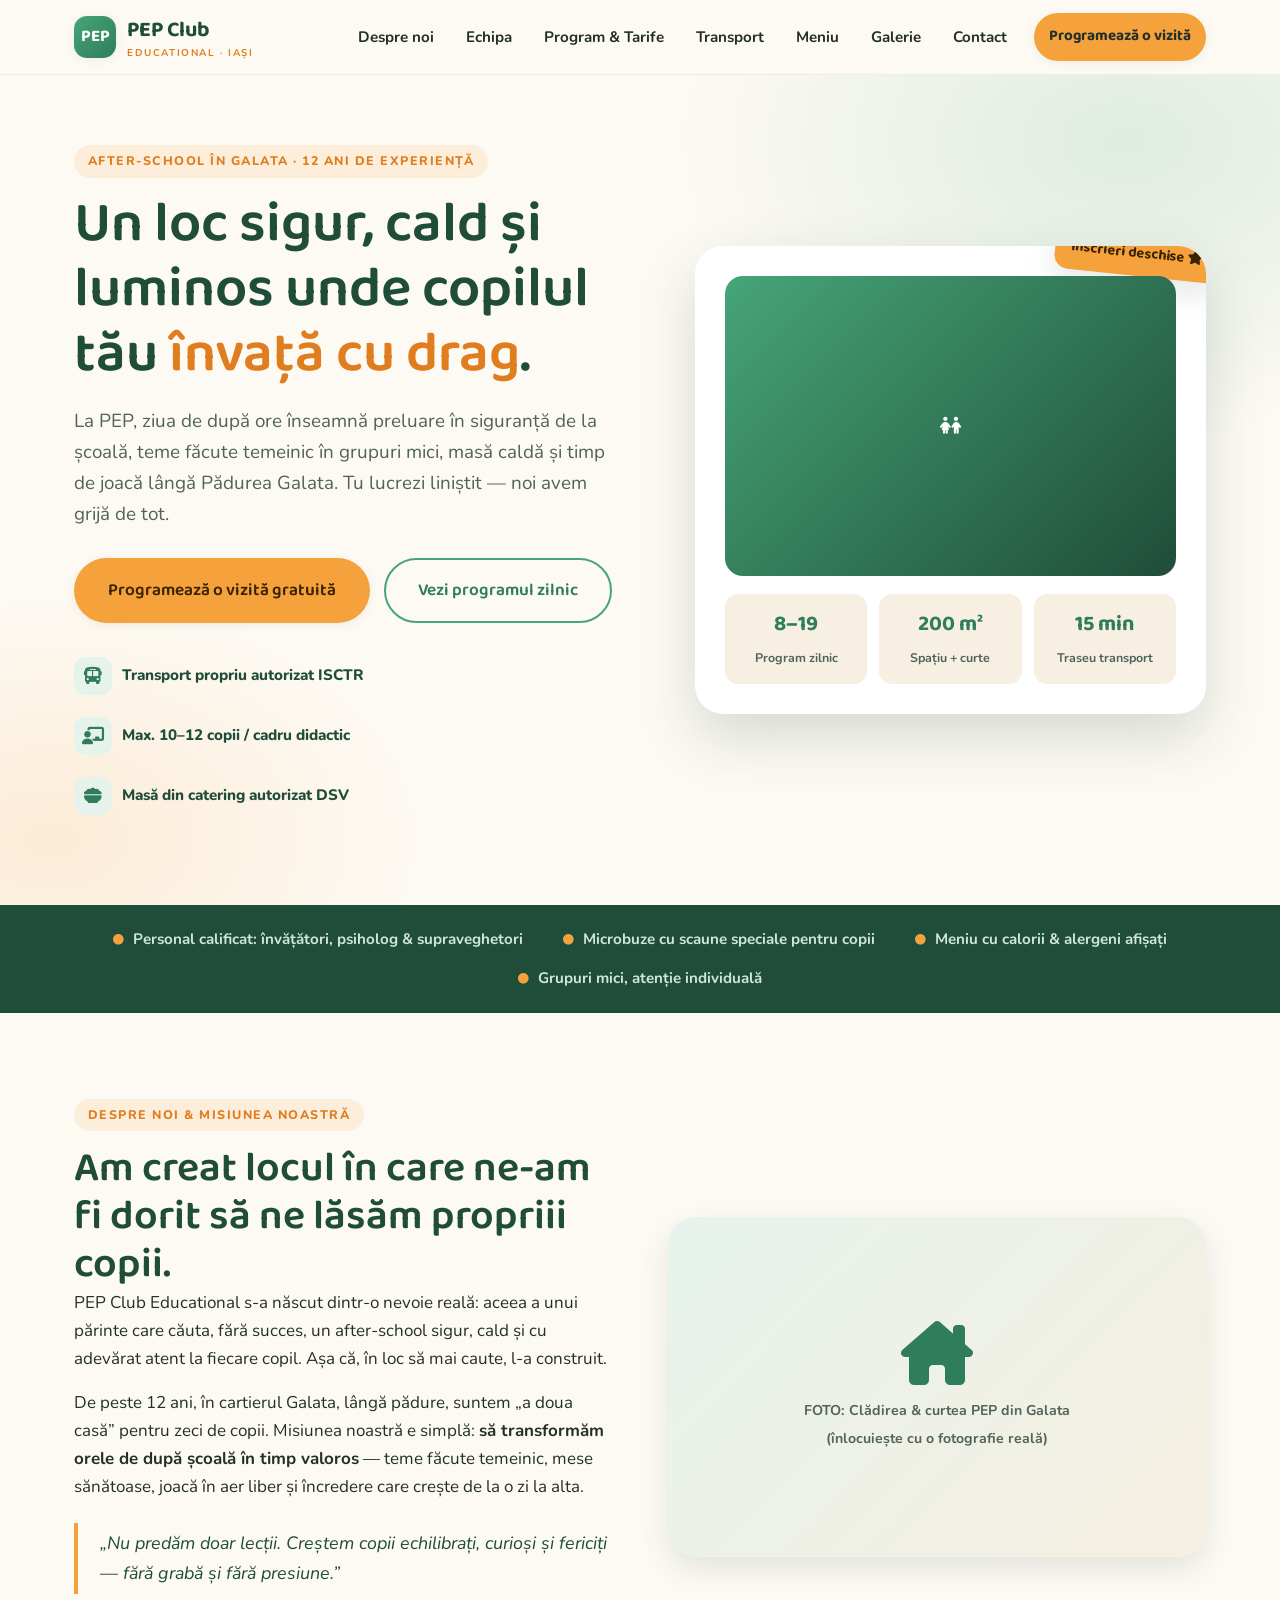
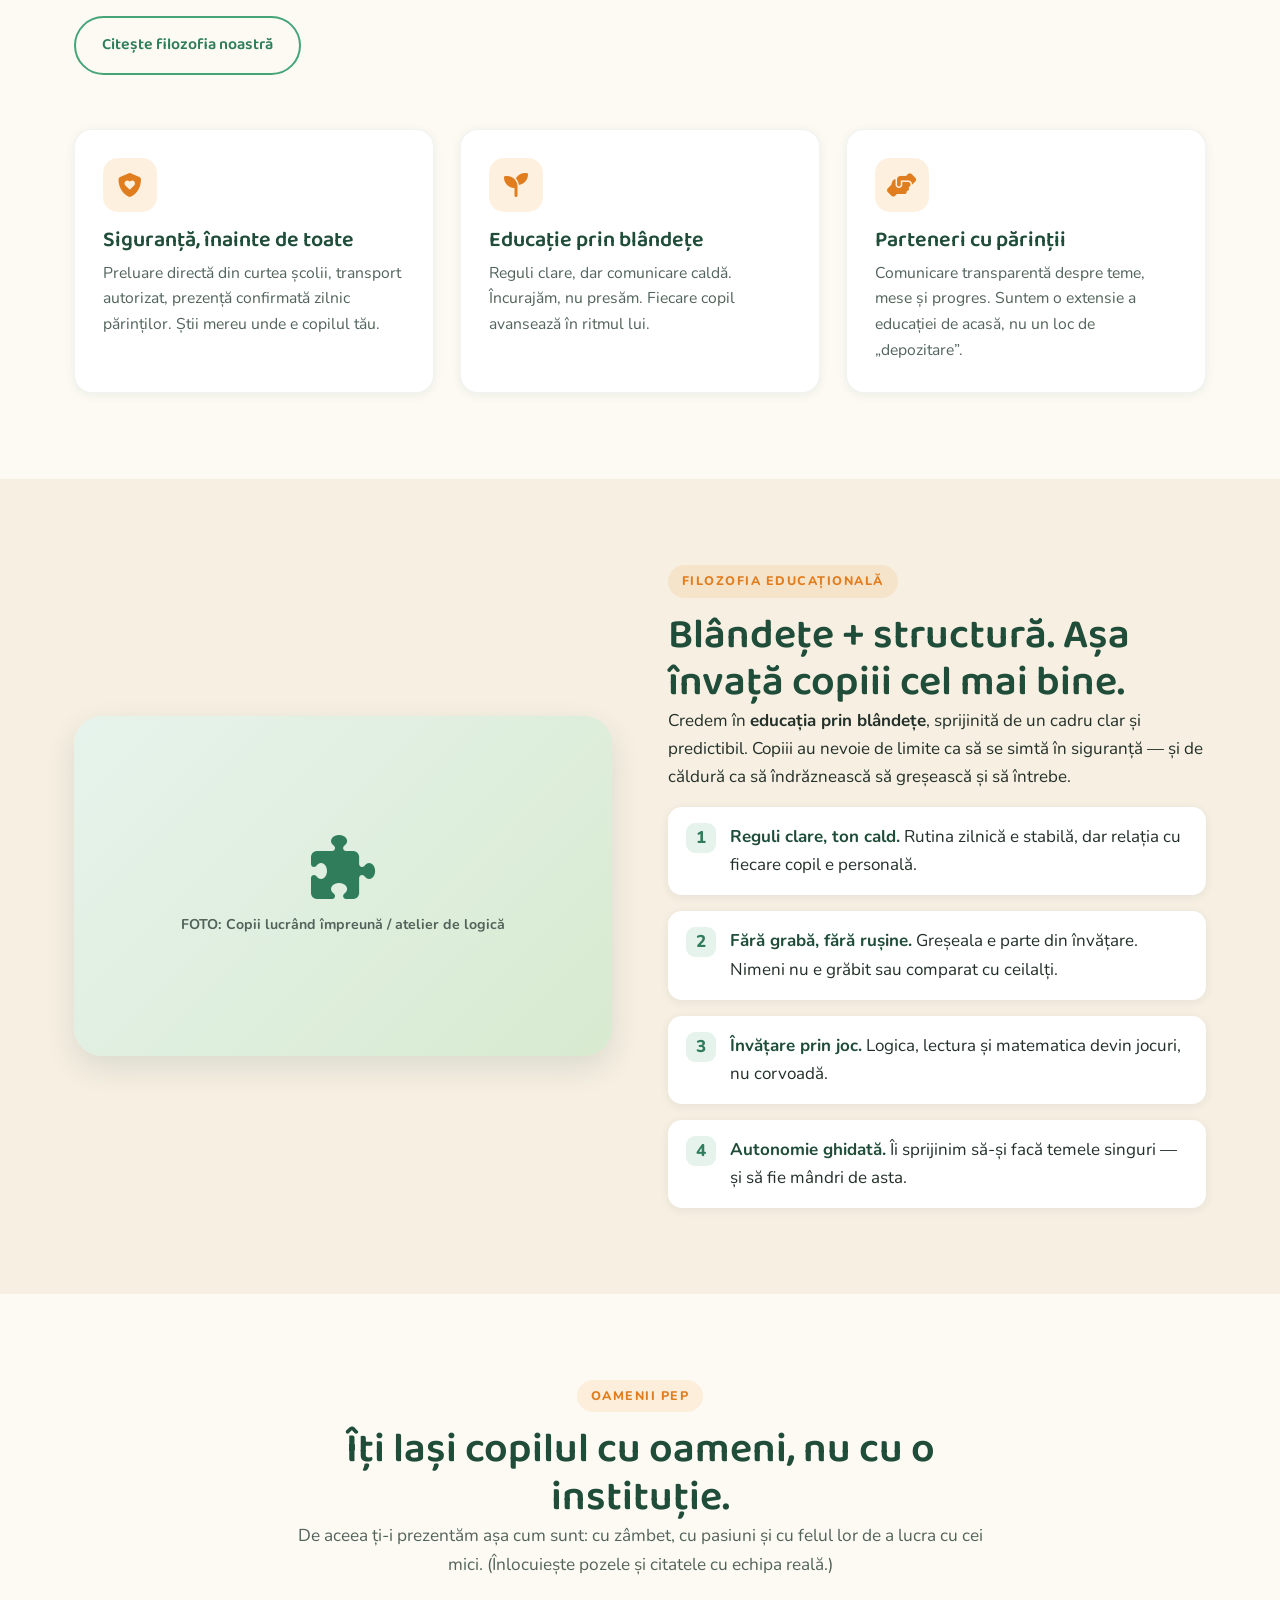
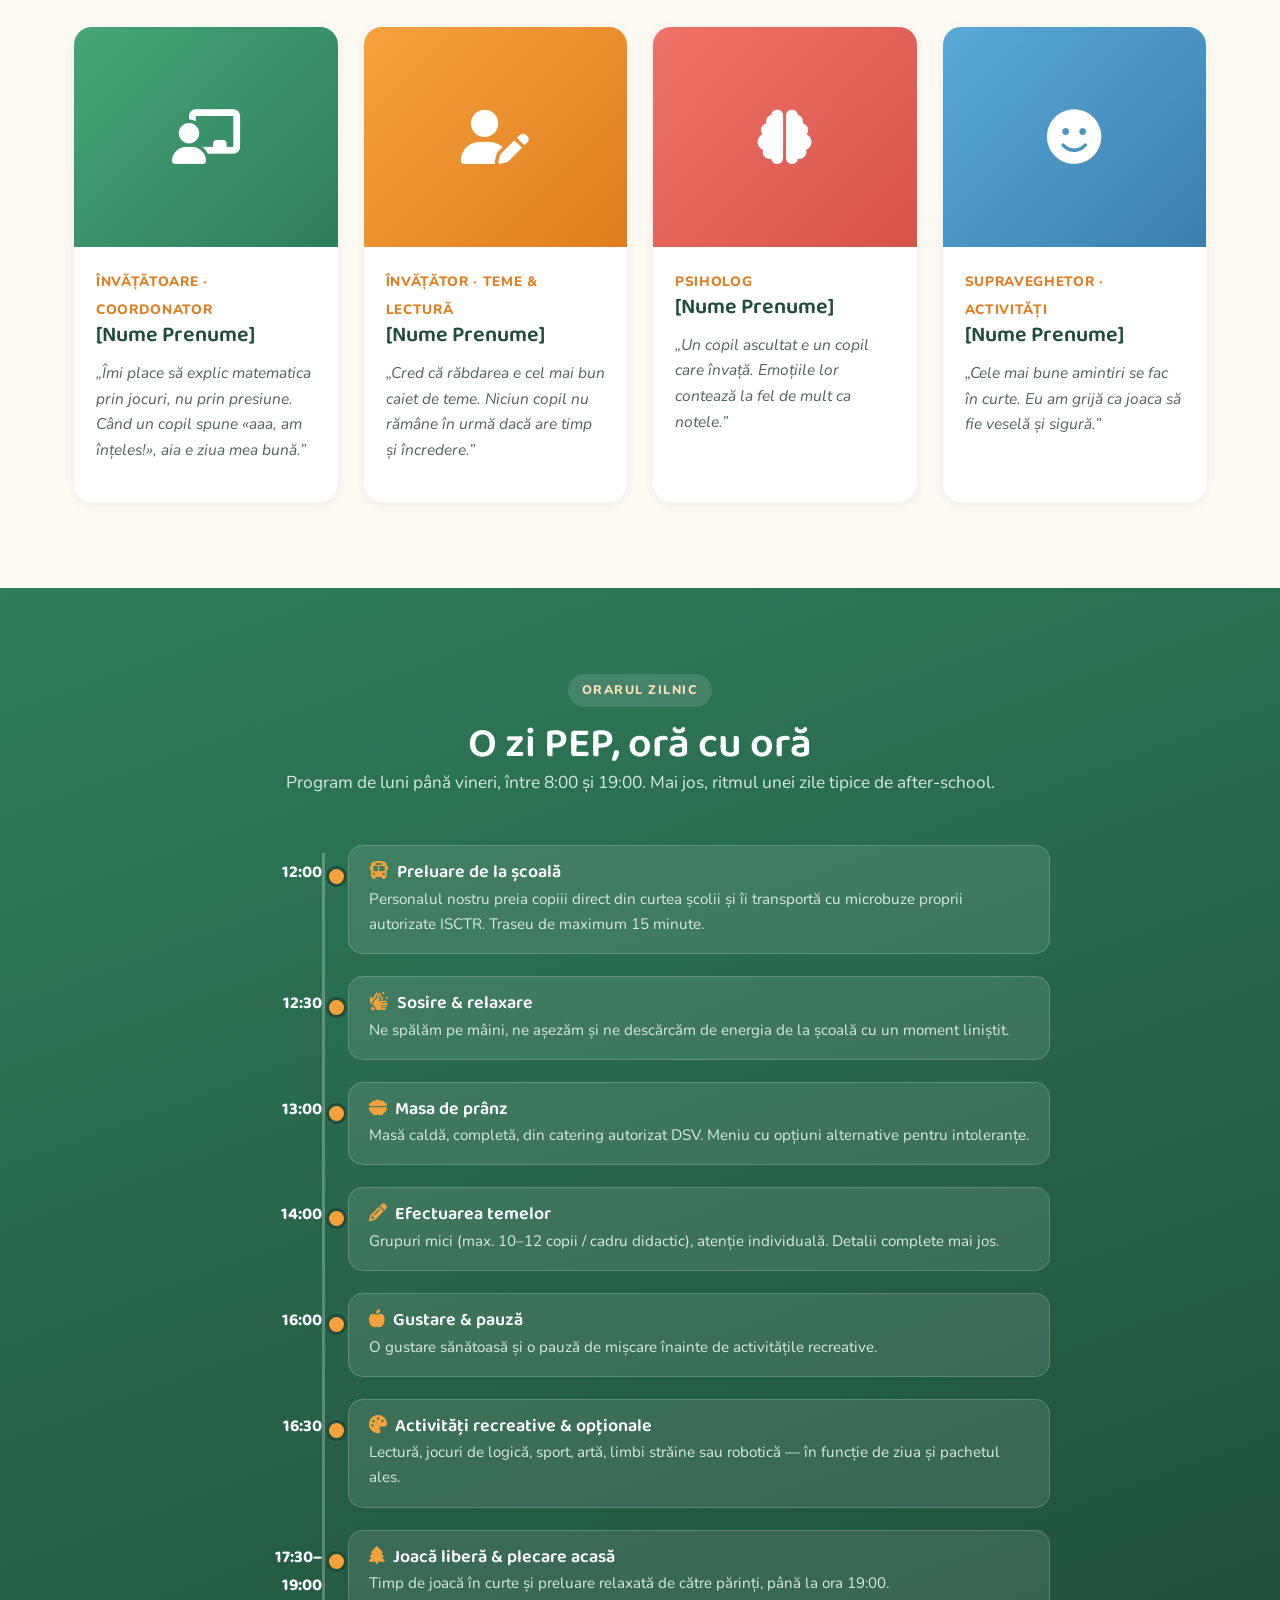
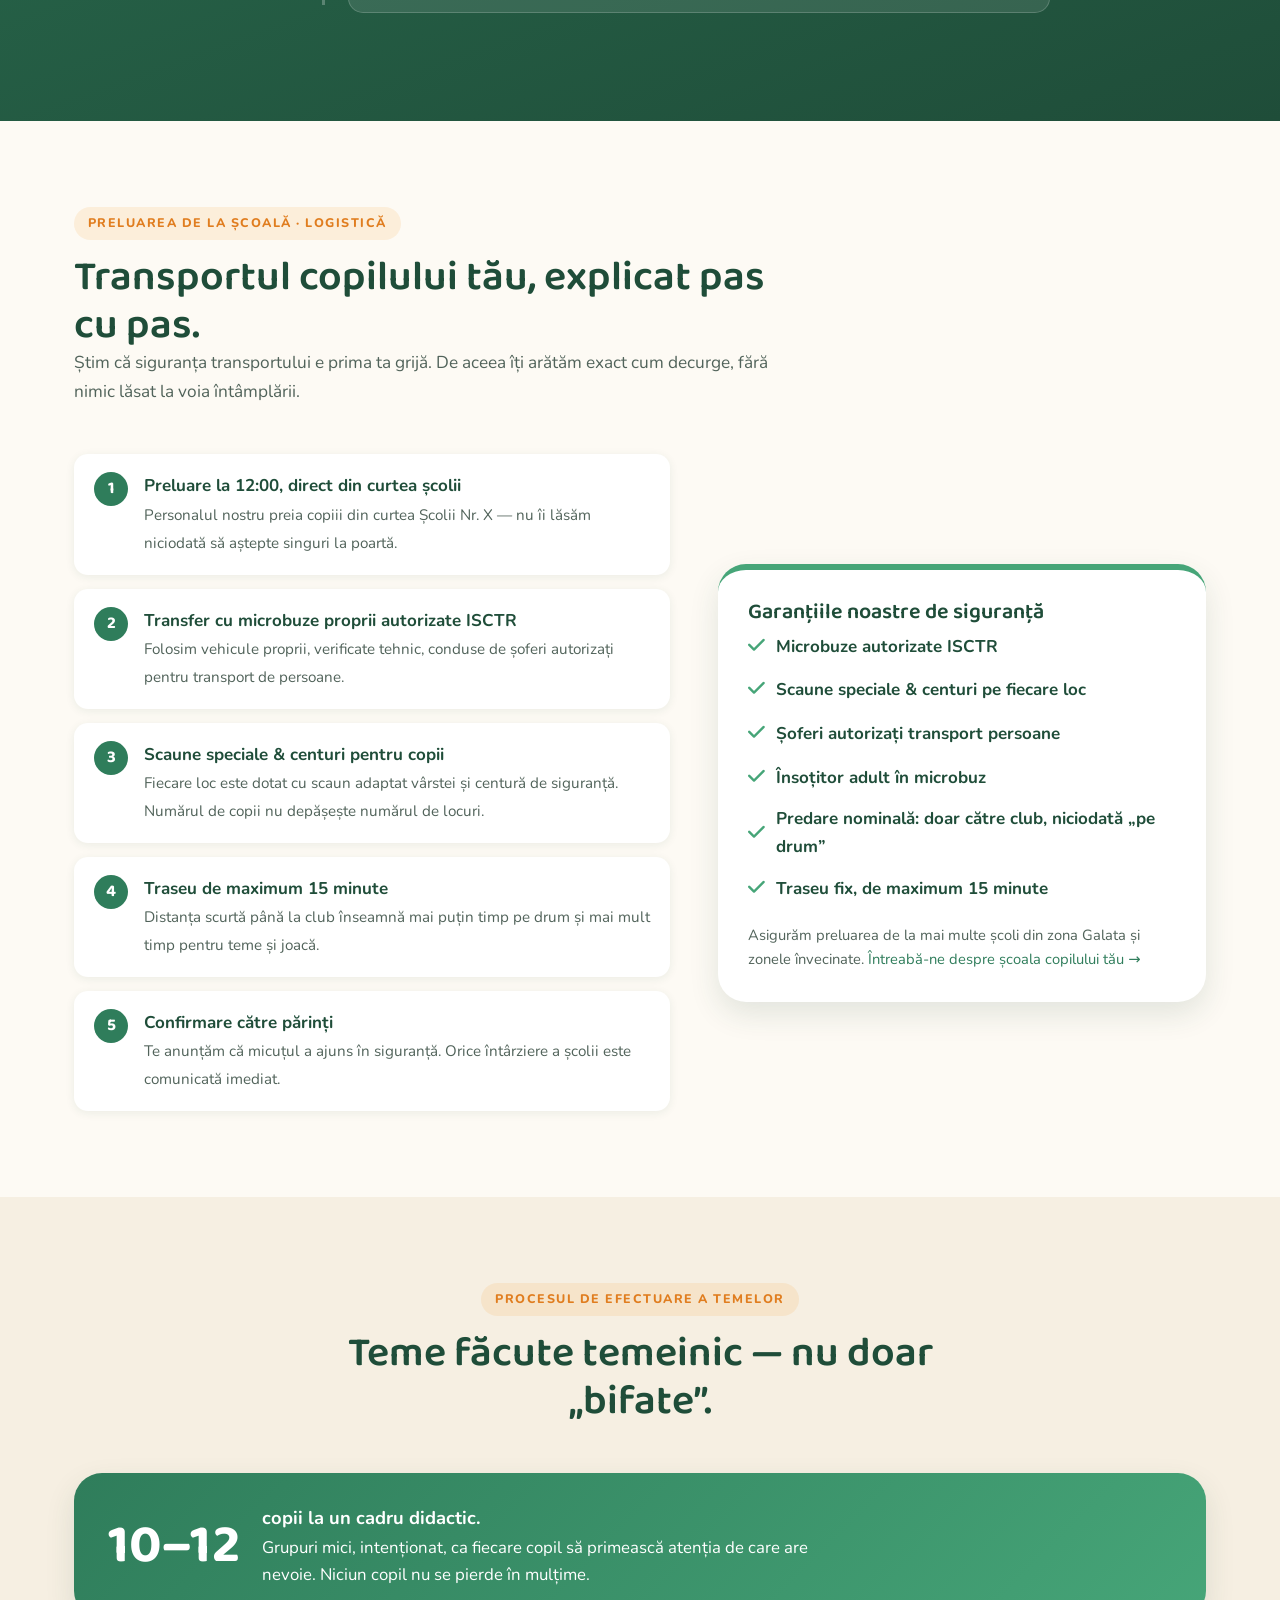
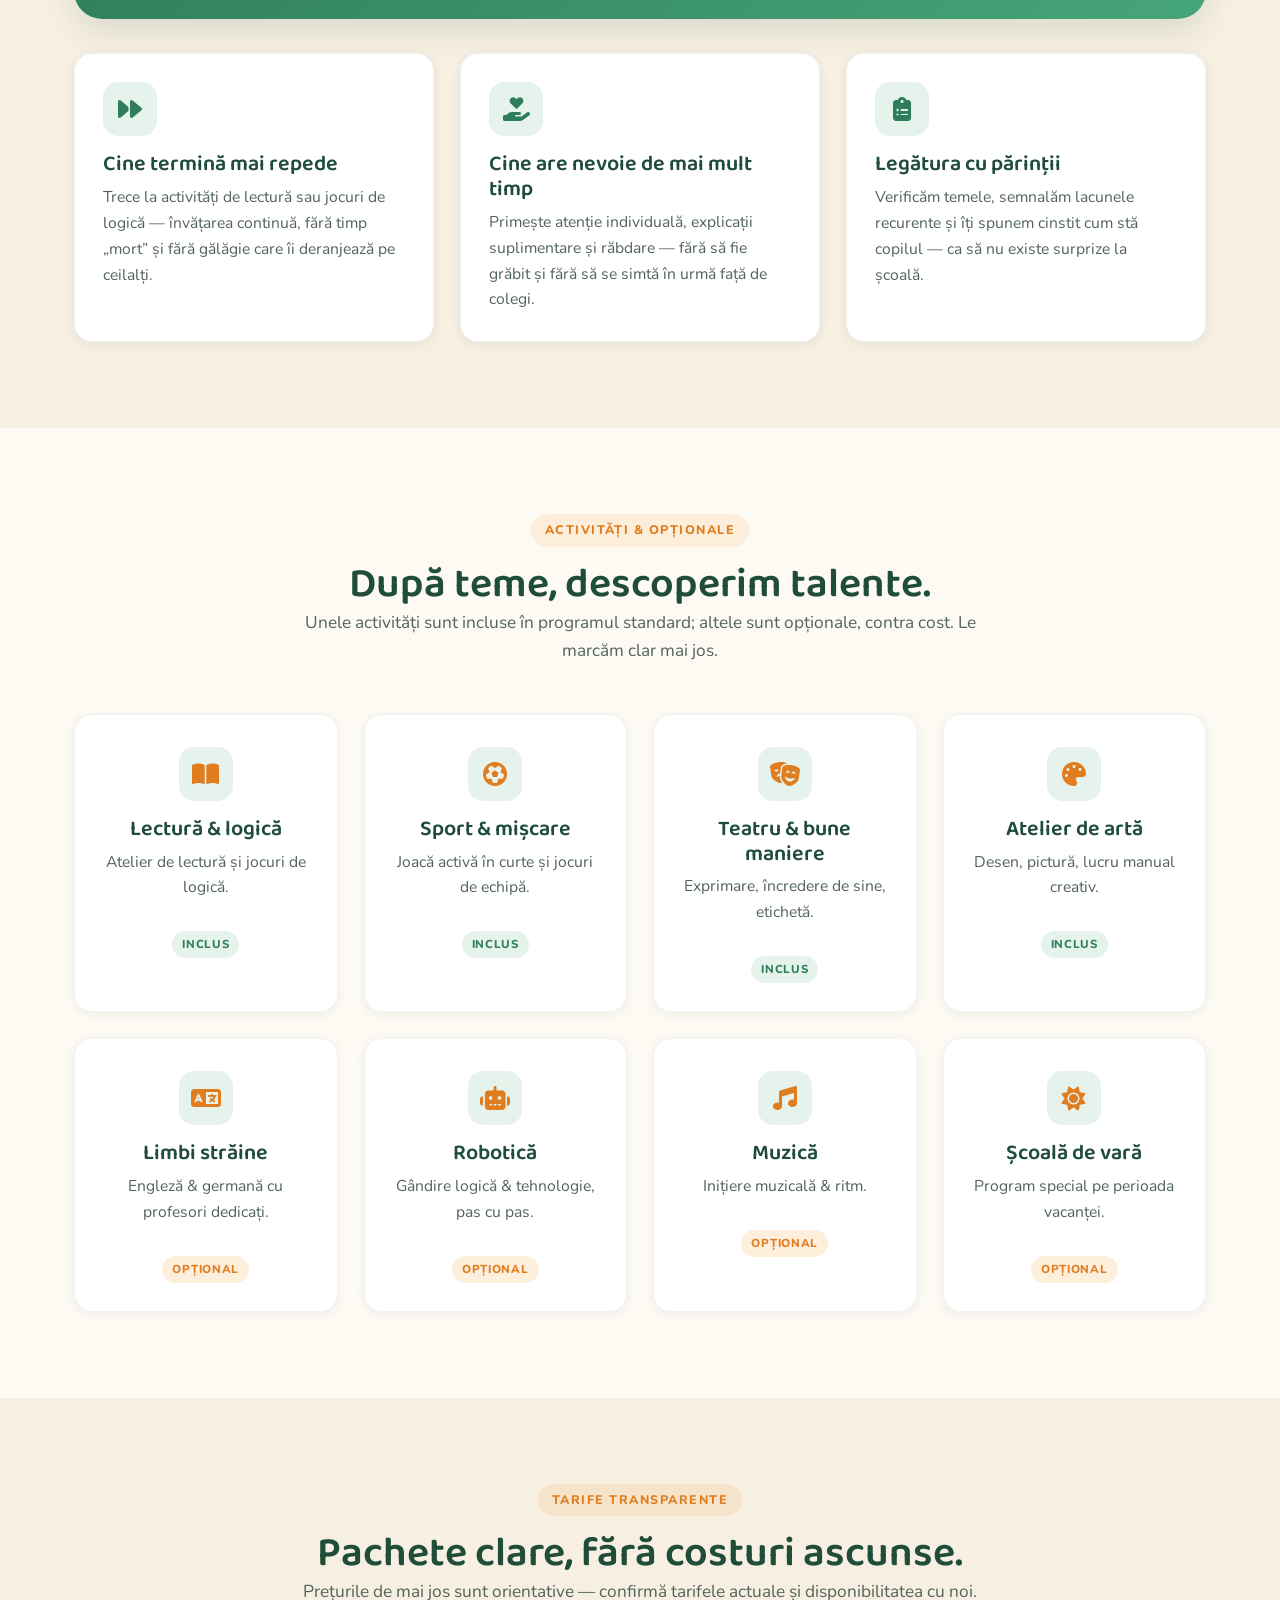
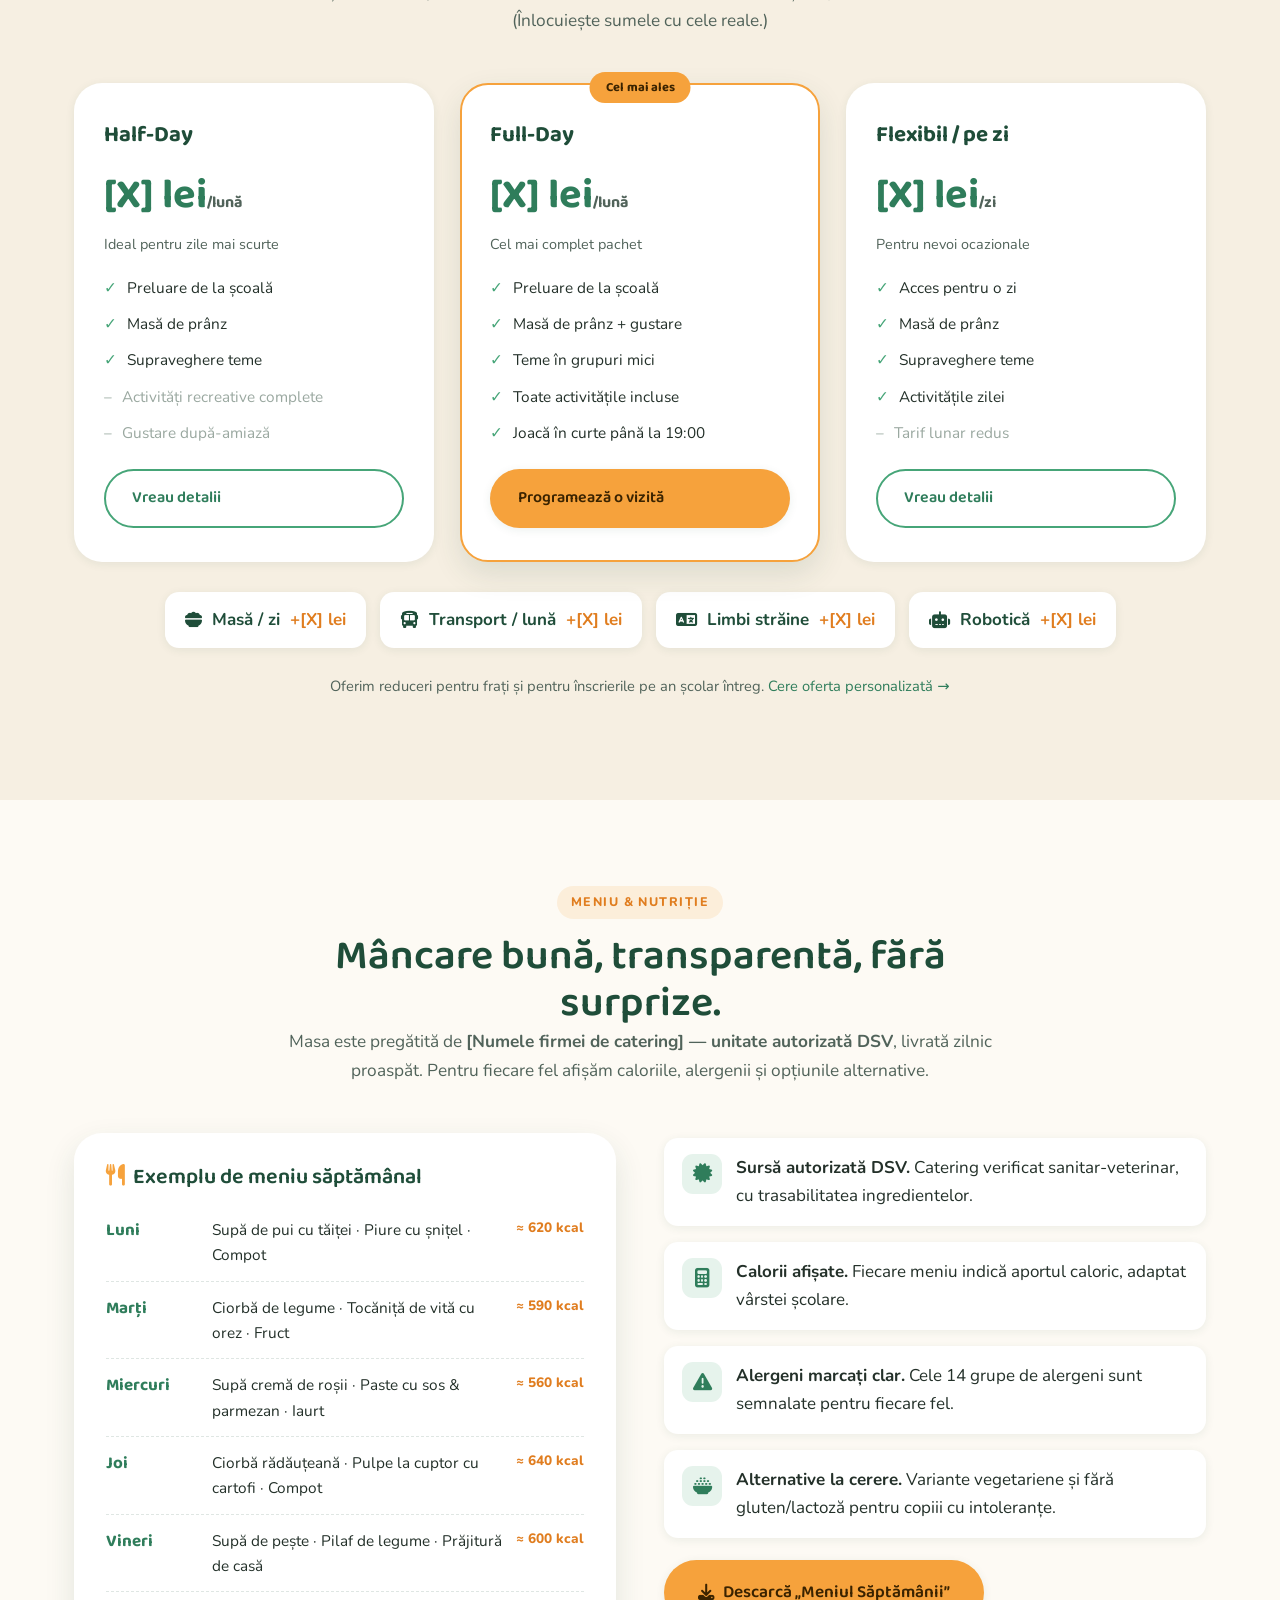
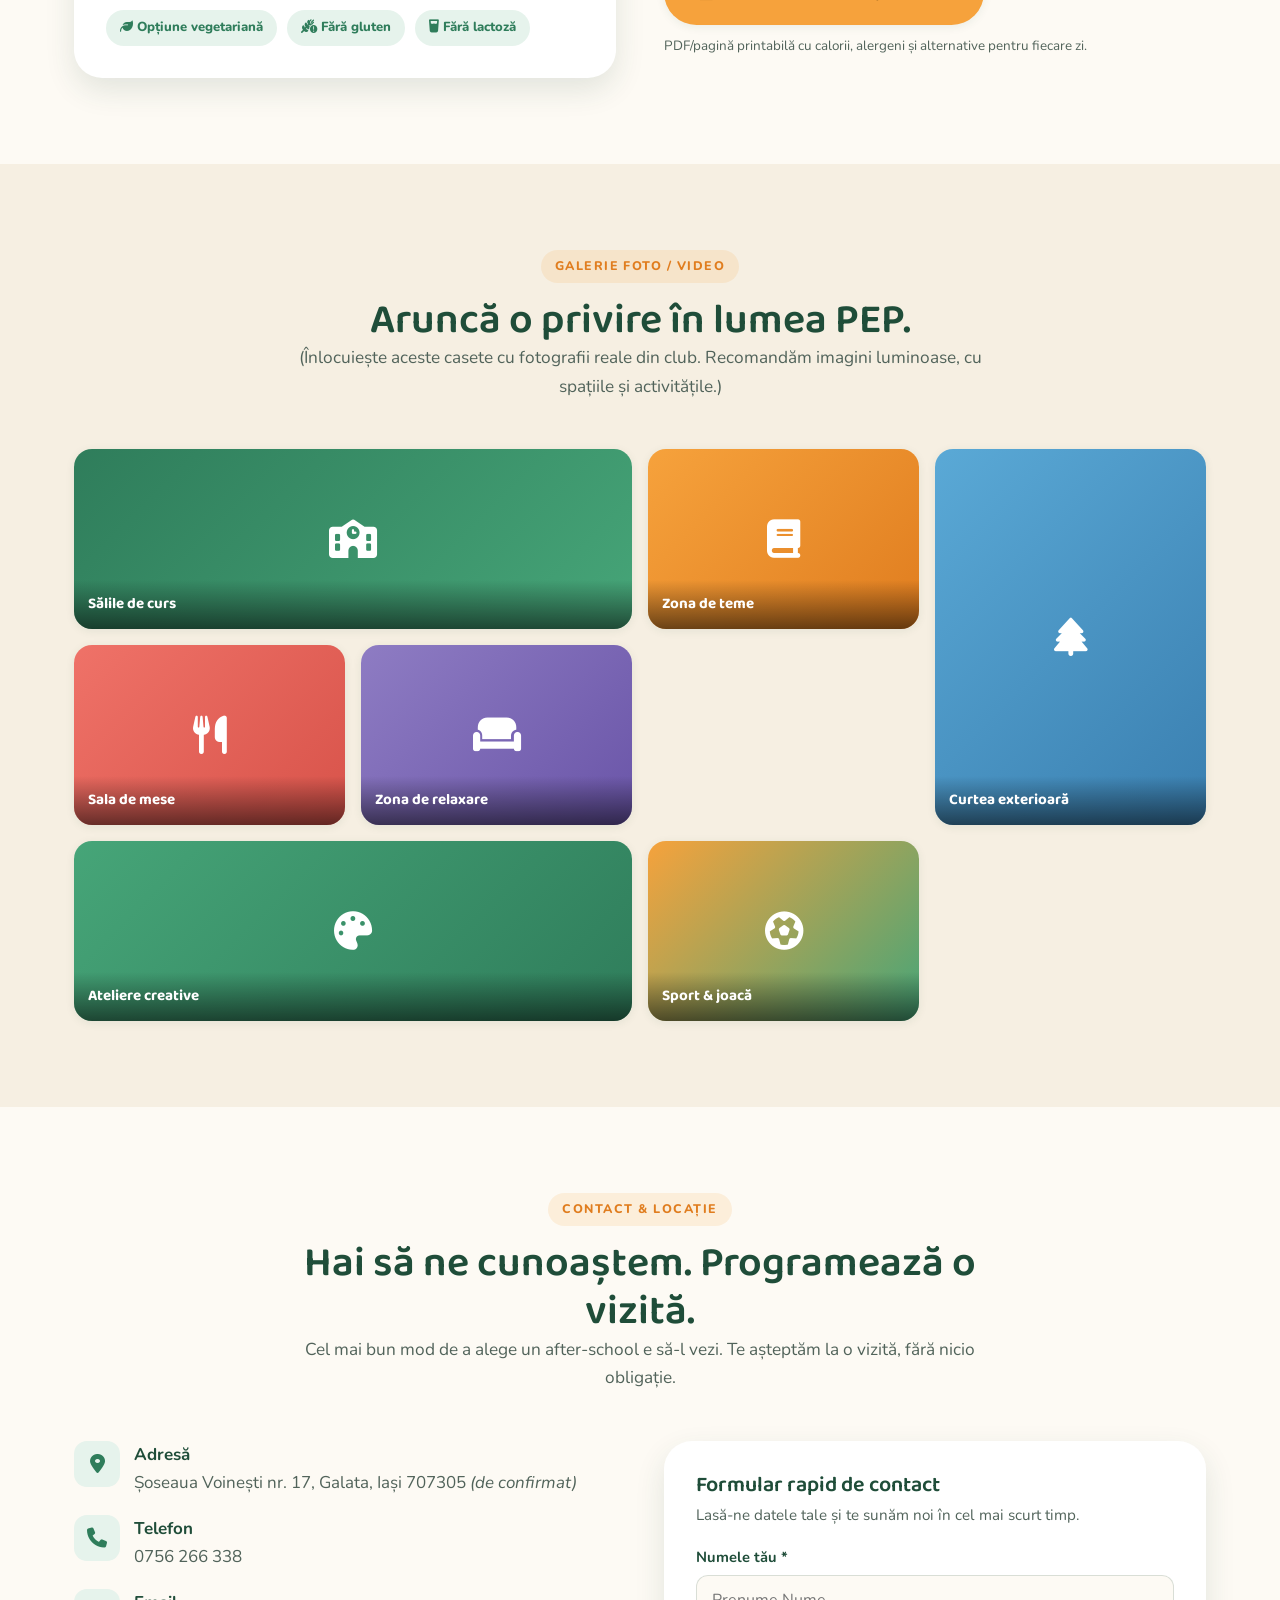
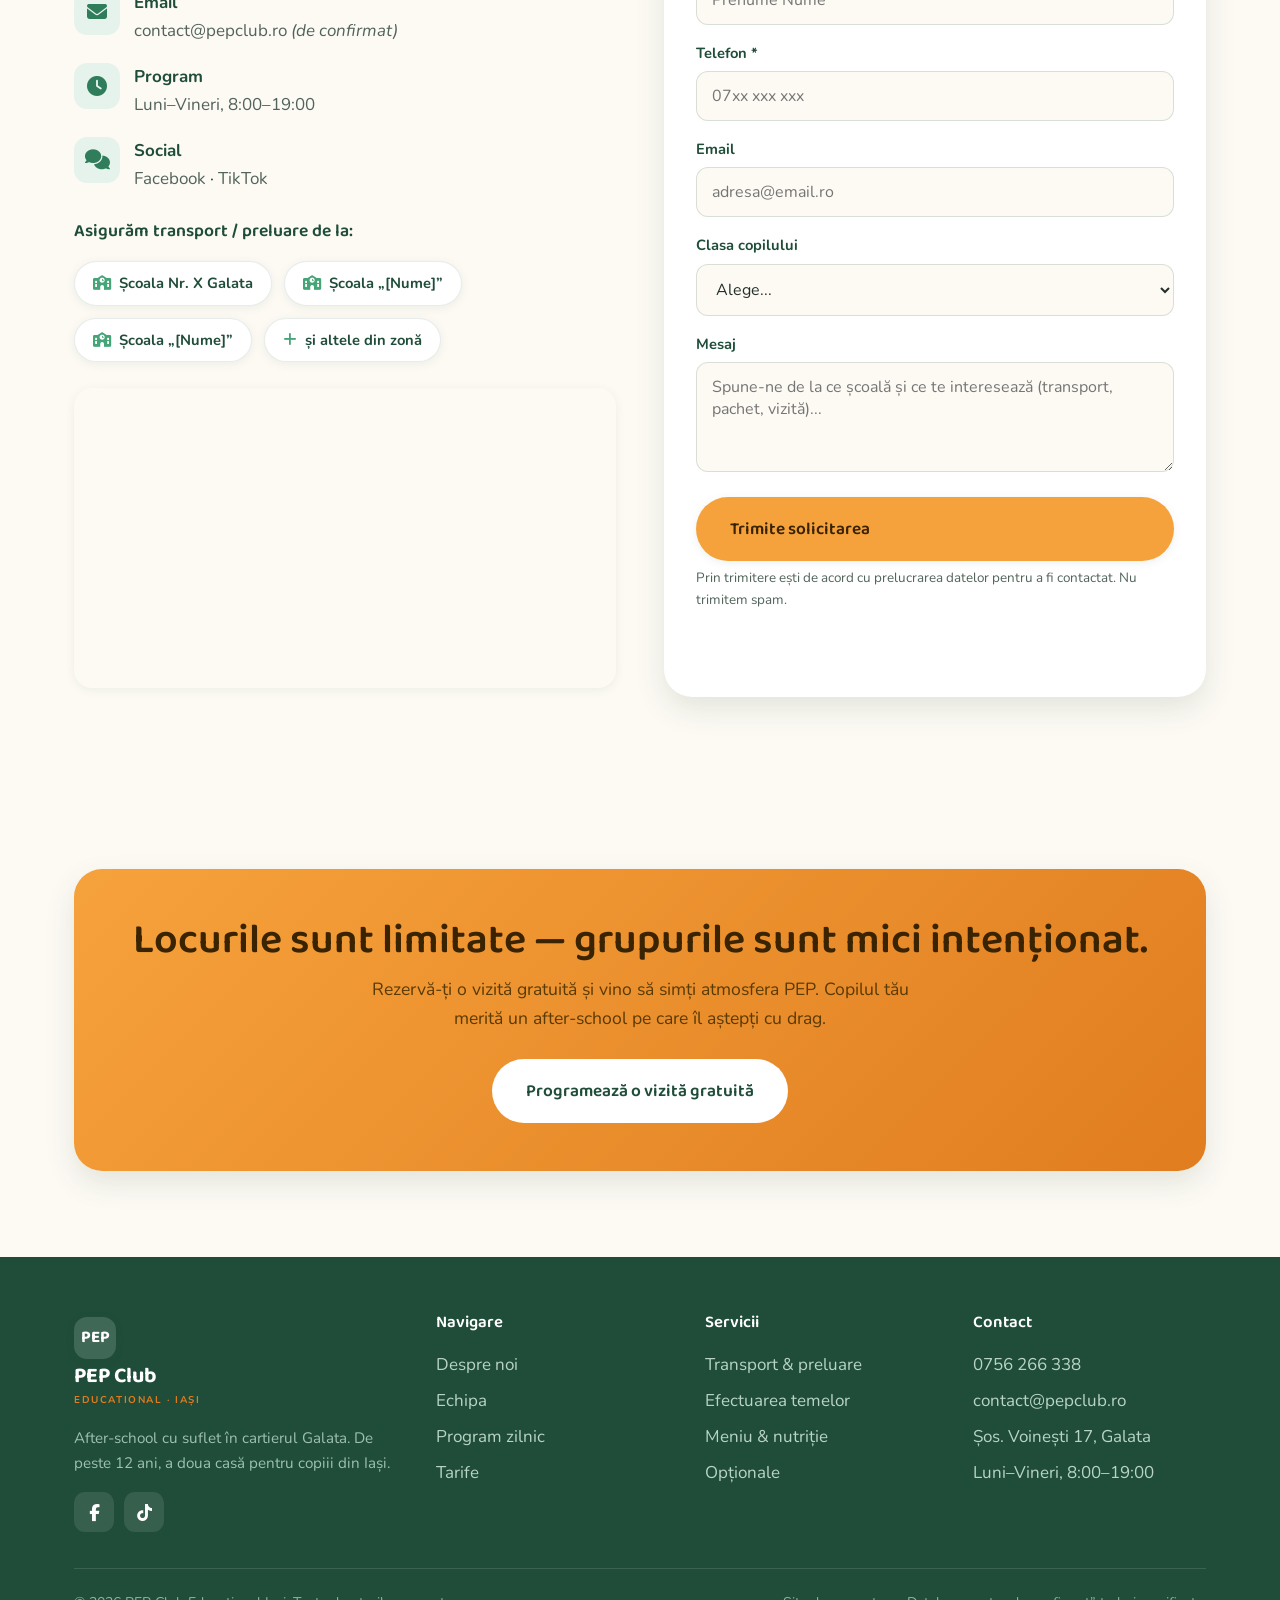
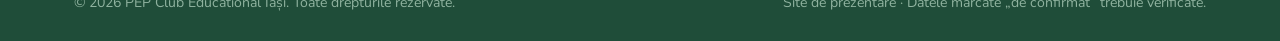
==== commit 84d05ed6: "Înlocuiește emoji cu iconuri clasice (Font Awesome) + font Baloo 2 - toate emoji-urile din index.htm" ====
--- a/index.html
+++ b/index.html
@@ -9,6 +9,7 @@
   <link rel="preconnect" href="https://fonts.googleapis.com" />
   <link rel="preconnect" href="https://fonts.gstatic.com" crossorigin />
   <link href="https://fonts.googleapis.com/css2?family=Baloo+2:wght@500;600;700;800&family=Nunito:ital,wght@0,400;0,600;0,700;0,800;1,400&display=swap" rel="stylesheet" />
+  <link rel="stylesheet" href="https://cdnjs.cloudflare.com/ajax/libs/font-awesome/6.5.2/css/all.min.css" referrerpolicy="no-referrer" />
   <link rel="stylesheet" href="assets/css/style.css" />
   <link rel="icon" href="data:image/svg+xml,<svg xmlns='http://www.w3.org/2000/svg' viewBox='0 0 100 100'><rect width='100' height='100' rx='24' fill='%232f7d5b'/><text x='50' y='68' font-size='52' text-anchor='middle' fill='white' font-family='sans-serif' font-weight='bold'>P</text></svg>" />
 </head>
@@ -51,16 +52,16 @@
           <a class="btn btn-ghost btn-lg" href="#program">Vezi programul zilnic</a>
         </div>
         <div class="hero-badges">
-          <div class="hero-badge"><span class="ic">🚌</span> Transport propriu autorizat ISCTR</div>
-          <div class="hero-badge"><span class="ic">👩‍🏫</span> Max. 10–12 copii / cadru didactic</div>
-          <div class="hero-badge"><span class="ic">🍲</span> Masă din catering autorizat DSV</div>
+          <div class="hero-badge"><span class="ic"><i class="fa-solid fa-bus"></i></span> Transport propriu autorizat ISCTR</div>
+          <div class="hero-badge"><span class="ic"><i class="fa-solid fa-chalkboard-user"></i></span> Max. 10–12 copii / cadru didactic</div>
+          <div class="hero-badge"><span class="ic"><i class="fa-solid fa-bowl-food"></i></span> Masă din catering autorizat DSV</div>
         </div>
       </div>
 
       <div class="hero-card reveal">
-        <div class="hero-floaty">Înscrieri deschise ✨</div>
+        <div class="hero-floaty">Înscrieri deschise <i class="fa-solid fa-star"></i></div>
         <div class="hero-photo">
-          <span class="ph-illu">🎒📚🌳</span>
+          <i class="fa-solid fa-children"></i>
         </div>
         <div class="hero-mini">
           <div><strong>8–19</strong><span>Program zilnic</span></div>
@@ -74,10 +75,10 @@
   <!-- ============ TRUST STRIP ============ -->
   <div class="trust">
     <div class="container">
-      <span><span class="dot">●</span> Personal calificat: învățători, psiholog &amp; supraveghetori</span>
-      <span><span class="dot">●</span> Microbuze cu scaune speciale pentru copii</span>
-      <span><span class="dot">●</span> Meniu cu calorii &amp; alergeni afișați</span>
-      <span><span class="dot">●</span> Grupuri mici, atenție individuală</span>
+      <span><i class="fa-solid fa-circle dot"></i> Personal calificat: învățători, psiholog &amp; supraveghetori</span>
+      <span><i class="fa-solid fa-circle dot"></i> Microbuze cu scaune speciale pentru copii</span>
+      <span><i class="fa-solid fa-circle dot"></i> Meniu cu calorii &amp; alergeni afișați</span>
+      <span><i class="fa-solid fa-circle dot"></i> Grupuri mici, atenție individuală</span>
     </div>
   </div>
 
@@ -96,7 +97,7 @@
         <div class="split-media">
           <div class="media-box">
             <div class="ph">
-              <span class="big">🏡</span>
+              <span class="big"><i class="fa-solid fa-house-chimney"></i></span>
               <small>FOTO: Clădirea &amp; curtea PEP din Galata<br>(înlocuiește cu o fotografie reală)</small>
             </div>
           </div>
@@ -105,17 +106,17 @@
 
       <div class="grid grid-3" style="margin-top:54px;">
         <div class="card value-card reveal">
-          <div class="ic-badge">🤍</div>
+          <div class="ic-badge"><i class="fa-solid fa-shield-heart"></i></div>
           <h3>Siguranță, înainte de toate</h3>
           <p>Preluare directă din curtea școlii, transport autorizat, prezență confirmată zilnic părinților. Știi mereu unde e copilul tău.</p>
         </div>
         <div class="card value-card reveal">
-          <div class="ic-badge">🌱</div>
+          <div class="ic-badge"><i class="fa-solid fa-seedling"></i></div>
           <h3>Educație prin blândețe</h3>
           <p>Reguli clare, dar comunicare caldă. Încurajăm, nu presăm. Fiecare copil avansează în ritmul lui.</p>
         </div>
         <div class="card value-card reveal">
-          <div class="ic-badge">🤝</div>
+          <div class="ic-badge"><i class="fa-solid fa-handshake-angle"></i></div>
           <h3>Parteneri cu părinții</h3>
           <p>Comunicare transparentă despre teme, mese și progres. Suntem o extensie a educației de acasă, nu un loc de „depozitare”.</p>
         </div>
@@ -130,7 +131,7 @@
         <div class="split-media">
           <div class="media-box" style="background:linear-gradient(135deg,#e6f3ec,#d8ead0);">
             <div class="ph">
-              <span class="big">🧩</span>
+              <span class="big"><i class="fa-solid fa-puzzle-piece"></i></span>
               <small>FOTO: Copii lucrând împreună / atelier de logică</small>
             </div>
           </div>
@@ -160,7 +161,7 @@
       </div>
       <div class="grid grid-4">
         <div class="team-card reveal">
-          <div class="team-photo" style="background:linear-gradient(135deg,#46a578,#2f7d5b);">👩‍🏫</div>
+          <div class="team-photo" style="background:linear-gradient(135deg,#46a578,#2f7d5b);"><i class="fa-solid fa-chalkboard-user"></i></div>
           <div class="team-body">
             <span class="team-role">Învățătoare · Coordonator</span>
             <h3>[Nume Prenume]</h3>
@@ -168,7 +169,7 @@
           </div>
         </div>
         <div class="team-card reveal">
-          <div class="team-photo" style="background:linear-gradient(135deg,#f6a23c,#e07d1f);">🧑‍🏫</div>
+          <div class="team-photo" style="background:linear-gradient(135deg,#f6a23c,#e07d1f);"><i class="fa-solid fa-user-pen"></i></div>
           <div class="team-body">
             <span class="team-role">Învățător · Teme &amp; lectură</span>
             <h3>[Nume Prenume]</h3>
@@ -176,7 +177,7 @@
           </div>
         </div>
         <div class="team-card reveal">
-          <div class="team-photo" style="background:linear-gradient(135deg,#ef7268,#d8534a);">🧠</div>
+          <div class="team-photo" style="background:linear-gradient(135deg,#ef7268,#d8534a);"><i class="fa-solid fa-brain"></i></div>
           <div class="team-body">
             <span class="team-role">Psiholog</span>
             <h3>[Nume Prenume]</h3>
@@ -184,7 +185,7 @@
           </div>
         </div>
         <div class="team-card reveal">
-          <div class="team-photo" style="background:linear-gradient(135deg,#5aa9d6,#3a7fb0);">🤗</div>
+          <div class="team-photo" style="background:linear-gradient(135deg,#5aa9d6,#3a7fb0);"><i class="fa-solid fa-face-smile"></i></div>
           <div class="team-body">
             <span class="team-role">Supraveghetor · Activități</span>
             <h3>[Nume Prenume]</h3>
@@ -206,31 +207,31 @@
       <div class="timeline">
         <div class="tl-item">
           <div class="tl-time">12:00</div>
-          <div class="tl-card"><h3>Preluare de la școală 🚌</h3><p>Personalul nostru preia copiii direct din curtea școlii și îi transportă cu microbuze proprii autorizate ISCTR. Traseu de maximum 15 minute.</p></div>
+          <div class="tl-card"><h3><i class="fa-solid fa-bus"></i>Preluare de la școală</h3><p>Personalul nostru preia copiii direct din curtea școlii și îi transportă cu microbuze proprii autorizate ISCTR. Traseu de maximum 15 minute.</p></div>
         </div>
         <div class="tl-item">
           <div class="tl-time">12:30</div>
-          <div class="tl-card"><h3>Sosire &amp; relaxare</h3><p>Ne spălăm pe mâini, ne așezăm și ne descărcăm de energia de la școală cu un moment liniștit.</p></div>
+          <div class="tl-card"><h3><i class="fa-solid fa-hands-wash"></i>Sosire &amp; relaxare</h3><p>Ne spălăm pe mâini, ne așezăm și ne descărcăm de energia de la școală cu un moment liniștit.</p></div>
         </div>
         <div class="tl-item">
           <div class="tl-time">13:00</div>
-          <div class="tl-card"><h3>Masa de prânz 🍲</h3><p>Masă caldă, completă, din catering autorizat DSV. Meniu cu opțiuni alternative pentru intoleranțe.</p></div>
+          <div class="tl-card"><h3><i class="fa-solid fa-bowl-food"></i>Masa de prânz</h3><p>Masă caldă, completă, din catering autorizat DSV. Meniu cu opțiuni alternative pentru intoleranțe.</p></div>
         </div>
         <div class="tl-item">
           <div class="tl-time">14:00</div>
-          <div class="tl-card"><h3>Efectuarea temelor ✏️</h3><p>Grupuri mici (max. 10–12 copii / cadru didactic), atenție individuală. Detalii complete mai jos.</p></div>
+          <div class="tl-card"><h3><i class="fa-solid fa-pencil"></i>Efectuarea temelor</h3><p>Grupuri mici (max. 10–12 copii / cadru didactic), atenție individuală. Detalii complete mai jos.</p></div>
         </div>
         <div class="tl-item">
           <div class="tl-time">16:00</div>
-          <div class="tl-card"><h3>Gustare &amp; pauză</h3><p>O gustare sănătoasă și o pauză de mișcare înainte de activitățile recreative.</p></div>
+          <div class="tl-card"><h3><i class="fa-solid fa-apple-whole"></i>Gustare &amp; pauză</h3><p>O gustare sănătoasă și o pauză de mișcare înainte de activitățile recreative.</p></div>
         </div>
         <div class="tl-item">
           <div class="tl-time">16:30</div>
-          <div class="tl-card"><h3>Activități recreative &amp; opționale 🎨</h3><p>Lectură, jocuri de logică, sport, artă, limbi străine sau robotică — în funcție de ziua și pachetul ales.</p></div>
+          <div class="tl-card"><h3><i class="fa-solid fa-palette"></i>Activități recreative &amp; opționale</h3><p>Lectură, jocuri de logică, sport, artă, limbi străine sau robotică — în funcție de ziua și pachetul ales.</p></div>
         </div>
         <div class="tl-item">
           <div class="tl-time">17:30–19:00</div>
-          <div class="tl-card"><h3>Joacă liberă &amp; plecare acasă</h3><p>Timp de joacă în curte și preluare relaxată de către părinți, până la ora 19:00.</p></div>
+          <div class="tl-card"><h3><i class="fa-solid fa-tree"></i>Joacă liberă &amp; plecare acasă</h3><p>Timp de joacă în curte și preluare relaxată de către părinți, până la ora 19:00.</p></div>
         </div>
       </div>
     </div>
@@ -255,12 +256,12 @@
         <div class="safety-card reveal">
           <h3>Garanțiile noastre de siguranță</h3>
           <ul>
-            <li><span class="ic">✔</span> Microbuze autorizate ISCTR</li>
-            <li><span class="ic">✔</span> Scaune speciale &amp; centuri pe fiecare loc</li>
-            <li><span class="ic">✔</span> Șoferi autorizați transport persoane</li>
-            <li><span class="ic">✔</span> Însoțitor adult în microbuz</li>
-            <li><span class="ic">✔</span> Predare nominală: doar către club, niciodată „pe drum”</li>
-            <li><span class="ic">✔</span> Traseu fix, de maximum 15 minute</li>
+            <li><span class="ic"><i class="fa-solid fa-check"></i></span> Microbuze autorizate ISCTR</li>
+            <li><span class="ic"><i class="fa-solid fa-check"></i></span> Scaune speciale &amp; centuri pe fiecare loc</li>
+            <li><span class="ic"><i class="fa-solid fa-check"></i></span> Șoferi autorizați transport persoane</li>
+            <li><span class="ic"><i class="fa-solid fa-check"></i></span> Însoțitor adult în microbuz</li>
+            <li><span class="ic"><i class="fa-solid fa-check"></i></span> Predare nominală: doar către club, niciodată „pe drum”</li>
+            <li><span class="ic"><i class="fa-solid fa-check"></i></span> Traseu fix, de maximum 15 minute</li>
           </ul>
           <p style="margin:18px 0 0;color:var(--ink-soft);font-size:.92rem;">Asigurăm preluarea de la mai multe școli din zona Galata și zonele învecinate. <a href="#contact">Întreabă-ne despre școala copilului tău →</a></p>
         </div>
@@ -283,17 +284,17 @@
 
       <div class="grid grid-3">
         <div class="card reveal">
-          <div class="ic-badge">⏩</div>
+          <div class="ic-badge"><i class="fa-solid fa-forward"></i></div>
           <h3>Cine termină mai repede</h3>
           <p>Trece la activități de lectură sau jocuri de logică — învățarea continuă, fără timp „mort” și fără gălăgie care îi deranjează pe ceilalți.</p>
         </div>
         <div class="card reveal">
-          <div class="ic-badge">🫶</div>
+          <div class="ic-badge"><i class="fa-solid fa-hand-holding-heart"></i></div>
           <h3>Cine are nevoie de mai mult timp</h3>
           <p>Primește atenție individuală, explicații suplimentare și răbdare — fără să fie grăbit și fără să se simtă în urmă față de colegi.</p>
         </div>
         <div class="card reveal">
-          <div class="ic-badge">📋</div>
+          <div class="ic-badge"><i class="fa-solid fa-clipboard-list"></i></div>
           <h3>Legătura cu părinții</h3>
           <p>Verificăm temele, semnalăm lacunele recurente și îți spunem cinstit cum stă copilul — ca să nu existe surprize la școală.</p>
         </div>
@@ -310,14 +311,14 @@
         <p>Unele activități sunt incluse în programul standard; altele sunt opționale, contra cost. Le marcăm clar mai jos.</p>
       </div>
       <div class="grid grid-4">
-        <div class="card opt-card reveal"><div class="ic-badge">📖</div><h3>Lectură &amp; logică</h3><p>Atelier de lectură și jocuri de logică.</p><br><span class="tag tag-in">Inclus</span></div>
-        <div class="card opt-card reveal"><div class="ic-badge">⚽</div><h3>Sport &amp; mișcare</h3><p>Joacă activă în curte și jocuri de echipă.</p><br><span class="tag tag-in">Inclus</span></div>
-        <div class="card opt-card reveal"><div class="ic-badge">🎭</div><h3>Teatru &amp; bune maniere</h3><p>Exprimare, încredere de sine, etichetă.</p><br><span class="tag tag-in">Inclus</span></div>
-        <div class="card opt-card reveal"><div class="ic-badge">🎨</div><h3>Atelier de artă</h3><p>Desen, pictură, lucru manual creativ.</p><br><span class="tag tag-in">Inclus</span></div>
-        <div class="card opt-card reveal"><div class="ic-badge">🗣️</div><h3>Limbi străine</h3><p>Engleză &amp; germană cu profesori dedicați.</p><br><span class="tag tag-extra">Opțional</span></div>
-        <div class="card opt-card reveal"><div class="ic-badge">🤖</div><h3>Robotică</h3><p>Gândire logică &amp; tehnologie, pas cu pas.</p><br><span class="tag tag-extra">Opțional</span></div>
-        <div class="card opt-card reveal"><div class="ic-badge">🎹</div><h3>Muzică</h3><p>Inițiere muzicală &amp; ritm.</p><br><span class="tag tag-extra">Opțional</span></div>
-        <div class="card opt-card reveal"><div class="ic-badge">🌞</div><h3>Școală de vară</h3><p>Program special pe perioada vacanței.</p><br><span class="tag tag-extra">Opțional</span></div>
+        <div class="card opt-card reveal"><div class="ic-badge"><i class="fa-solid fa-book-open"></i></div><h3>Lectură &amp; logică</h3><p>Atelier de lectură și jocuri de logică.</p><br><span class="tag tag-in">Inclus</span></div>
+        <div class="card opt-card reveal"><div class="ic-badge"><i class="fa-solid fa-futbol"></i></div><h3>Sport &amp; mișcare</h3><p>Joacă activă în curte și jocuri de echipă.</p><br><span class="tag tag-in">Inclus</span></div>
+        <div class="card opt-card reveal"><div class="ic-badge"><i class="fa-solid fa-masks-theater"></i></div><h3>Teatru &amp; bune maniere</h3><p>Exprimare, încredere de sine, etichetă.</p><br><span class="tag tag-in">Inclus</span></div>
+        <div class="card opt-card reveal"><div class="ic-badge"><i class="fa-solid fa-palette"></i></div><h3>Atelier de artă</h3><p>Desen, pictură, lucru manual creativ.</p><br><span class="tag tag-in">Inclus</span></div>
+        <div class="card opt-card reveal"><div class="ic-badge"><i class="fa-solid fa-language"></i></div><h3>Limbi străine</h3><p>Engleză &amp; germană cu profesori dedicați.</p><br><span class="tag tag-extra">Opțional</span></div>
+        <div class="card opt-card reveal"><div class="ic-badge"><i class="fa-solid fa-robot"></i></div><h3>Robotică</h3><p>Gândire logică &amp; tehnologie, pas cu pas.</p><br><span class="tag tag-extra">Opțional</span></div>
+        <div class="card opt-card reveal"><div class="ic-badge"><i class="fa-solid fa-music"></i></div><h3>Muzică</h3><p>Inițiere muzicală &amp; ritm.</p><br><span class="tag tag-extra">Opțional</span></div>
+        <div class="card opt-card reveal"><div class="ic-badge"><i class="fa-solid fa-sun"></i></div><h3>Școală de vară</h3><p>Program special pe perioada vacanței.</p><br><span class="tag tag-extra">Opțional</span></div>
       </div>
     </div>
   </section>
@@ -373,10 +374,10 @@
       </div>
 
       <div class="addons">
-        <div class="addon">🍲 Masă / zi <span>+[X] lei</span></div>
-        <div class="addon">🚌 Transport / lună <span>+[X] lei</span></div>
-        <div class="addon">🗣️ Limbi străine <span>+[X] lei</span></div>
-        <div class="addon">🤖 Robotică <span>+[X] lei</span></div>
+        <div class="addon"><i class="fa-solid fa-bowl-food"></i> Masă / zi <span>+[X] lei</span></div>
+        <div class="addon"><i class="fa-solid fa-bus"></i> Transport / lună <span>+[X] lei</span></div>
+        <div class="addon"><i class="fa-solid fa-language"></i> Limbi străine <span>+[X] lei</span></div>
+        <div class="addon"><i class="fa-solid fa-robot"></i> Robotică <span>+[X] lei</span></div>
       </div>
       <p class="price-disclaimer">Oferim reduceri pentru frați și pentru înscrierile pe an școlar întreg. <a href="#contact">Cere oferta personalizată →</a></p>
     </div>
@@ -393,26 +394,26 @@
 
       <div class="menu-feature">
         <div class="menu-card reveal">
-          <h3 style="margin-bottom:14px;">Exemplu de meniu săptămânal 🍽️</h3>
+          <h3 style="margin-bottom:14px;"><i class="fa-solid fa-utensils"></i>Exemplu de meniu săptămânal</h3>
           <div class="menu-day"><span class="d">Luni</span><span class="meal">Supă de pui cu tăiței · Piure cu șnițel · Compot</span><span class="kcal">≈ 620 kcal</span></div>
           <div class="menu-day"><span class="d">Marți</span><span class="meal">Ciorbă de legume · Tocăniță de vită cu orez · Fruct</span><span class="kcal">≈ 590 kcal</span></div>
           <div class="menu-day"><span class="d">Miercuri</span><span class="meal">Supă cremă de roșii · Paste cu sos &amp; parmezan · Iaurt</span><span class="kcal">≈ 560 kcal</span></div>
           <div class="menu-day"><span class="d">Joi</span><span class="meal">Ciorbă rădăuțeană · Pulpe la cuptor cu cartofi · Compot</span><span class="kcal">≈ 640 kcal</span></div>
           <div class="menu-day"><span class="d">Vineri</span><span class="meal">Supă de pește · Pilaf de legume · Prăjitură de casă</span><span class="kcal">≈ 600 kcal</span></div>
           <div class="diet-badges">
-            <span class="diet-badge">🌱 Opțiune vegetariană</span>
-            <span class="diet-badge">🚫🌾 Fără gluten</span>
-            <span class="diet-badge">🥛 Fără lactoză</span>
+            <span class="diet-badge"><i class="fa-solid fa-leaf"></i> Opțiune vegetariană</span>
+            <span class="diet-badge"><i class="fa-solid fa-wheat-awn-circle-exclamation"></i> Fără gluten</span>
+            <span class="diet-badge"><i class="fa-solid fa-glass-water"></i> Fără lactoză</span>
           </div>
         </div>
         <div>
           <ul class="nutri-points">
-            <li><span class="ic">✅</span><div><strong>Sursă autorizată DSV.</strong> Catering verificat sanitar-veterinar, cu trasabilitatea ingredientelor.</div></li>
-            <li><span class="ic">🔢</span><div><strong>Calorii afișate.</strong> Fiecare meniu indică aportul caloric, adaptat vârstei școlare.</div></li>
-            <li><span class="ic">⚠️</span><div><strong>Alergeni marcați clar.</strong> Cele 14 grupe de alergeni sunt semnalate pentru fiecare fel.</div></li>
-            <li><span class="ic">🥗</span><div><strong>Alternative la cerere.</strong> Variante vegetariene și fără gluten/lactoză pentru copiii cu intoleranțe.</div></li>
+            <li><span class="ic"><i class="fa-solid fa-certificate"></i></span><div><strong>Sursă autorizată DSV.</strong> Catering verificat sanitar-veterinar, cu trasabilitatea ingredientelor.</div></li>
+            <li><span class="ic"><i class="fa-solid fa-calculator"></i></span><div><strong>Calorii afișate.</strong> Fiecare meniu indică aportul caloric, adaptat vârstei școlare.</div></li>
+            <li><span class="ic"><i class="fa-solid fa-triangle-exclamation"></i></span><div><strong>Alergeni marcați clar.</strong> Cele 14 grupe de alergeni sunt semnalate pentru fiecare fel.</div></li>
+            <li><span class="ic"><i class="fa-solid fa-bowl-rice"></i></span><div><strong>Alternative la cerere.</strong> Variante vegetariene și fără gluten/lactoză pentru copiii cu intoleranțe.</div></li>
           </ul>
-          <a class="btn btn-primary btn-lg" href="meniu-saptamana.html" target="_blank" rel="noopener" style="margin-top:22px;">⬇️ Descarcă „Meniul Săptămânii”</a>
+          <a class="btn btn-primary btn-lg" href="meniu-saptamana.html" target="_blank" rel="noopener" style="margin-top:22px;"><i class="fa-solid fa-download"></i> Descarcă „Meniul Săptămânii”</a>
           <p class="form-note" style="margin-top:10px;">PDF/pagină printabilă cu calorii, alergeni și alternative pentru fiecare zi.</p>
         </div>
       </div>
@@ -428,13 +429,13 @@
         <p>(Înlocuiește aceste casete cu fotografii reale din club. Recomandăm imagini luminoase, cu spațiile și activitățile.)</p>
       </div>
       <div class="gallery">
-        <div class="tile wide" style="background:linear-gradient(135deg,#2f7d5b,#46a578);">🏫<div class="label">Sălile de curs</div></div>
-        <div class="tile" style="background:linear-gradient(135deg,#f6a23c,#e07d1f);">📚<div class="label">Zona de teme</div></div>
-        <div class="tile tall" style="background:linear-gradient(135deg,#5aa9d6,#3a7fb0);">🌳<div class="label">Curtea exterioară</div></div>
-        <div class="tile" style="background:linear-gradient(135deg,#ef7268,#d8534a);">🍽️<div class="label">Sala de mese</div></div>
-        <div class="tile" style="background:linear-gradient(135deg,#8e7cc3,#6a55a8);">🛋️<div class="label">Zona de relaxare</div></div>
-        <div class="tile wide" style="background:linear-gradient(135deg,#46a578,#2f7d5b);">🎨<div class="label">Ateliere creative</div></div>
-        <div class="tile" style="background:linear-gradient(135deg,#f6a23c,#46a578);">⚽<div class="label">Sport &amp; joacă</div></div>
+        <div class="tile wide" style="background:linear-gradient(135deg,#2f7d5b,#46a578);"><i class="fa-solid fa-school"></i><div class="label">Sălile de curs</div></div>
+        <div class="tile" style="background:linear-gradient(135deg,#f6a23c,#e07d1f);"><i class="fa-solid fa-book"></i><div class="label">Zona de teme</div></div>
+        <div class="tile tall" style="background:linear-gradient(135deg,#5aa9d6,#3a7fb0);"><i class="fa-solid fa-tree"></i><div class="label">Curtea exterioară</div></div>
+        <div class="tile" style="background:linear-gradient(135deg,#ef7268,#d8534a);"><i class="fa-solid fa-utensils"></i><div class="label">Sala de mese</div></div>
+        <div class="tile" style="background:linear-gradient(135deg,#8e7cc3,#6a55a8);"><i class="fa-solid fa-couch"></i><div class="label">Zona de relaxare</div></div>
+        <div class="tile wide" style="background:linear-gradient(135deg,#46a578,#2f7d5b);"><i class="fa-solid fa-palette"></i><div class="label">Ateliere creative</div></div>
+        <div class="tile" style="background:linear-gradient(135deg,#f6a23c,#46a578);"><i class="fa-solid fa-futbol"></i><div class="label">Sport &amp; joacă</div></div>
       </div>
     </div>
   </section>
@@ -451,19 +452,19 @@
       <div class="contact-grid">
         <div>
           <div class="contact-info">
-            <div class="ci-row"><span class="ic">📍</span><div><strong>Adresă</strong><span>Șoseaua Voinești nr. 17, Galata, Iași 707305 <em>(de confirmat)</em></span></div></div>
-            <div class="ci-row"><span class="ic">📞</span><div><strong>Telefon</strong><a href="tel:+40756266338">0756 266 338</a></div></div>
-            <div class="ci-row"><span class="ic">✉️</span><div><strong>Email</strong><a href="mailto:contact@pepclub.ro">contact@pepclub.ro <em>(de confirmat)</em></a></div></div>
-            <div class="ci-row"><span class="ic">🕘</span><div><strong>Program</strong><span>Luni–Vineri, 8:00–19:00</span></div></div>
-            <div class="ci-row"><span class="ic">💬</span><div><strong>Social</strong><a href="https://www.facebook.com/clubuleducational.pep/" target="_blank" rel="noopener">Facebook</a> · <a href="https://www.tiktok.com/@clubul.educational.pep" target="_blank" rel="noopener">TikTok</a></div></div>
+            <div class="ci-row"><span class="ic"><i class="fa-solid fa-location-dot"></i></span><div><strong>Adresă</strong><span>Șoseaua Voinești nr. 17, Galata, Iași 707305 <em>(de confirmat)</em></span></div></div>
+            <div class="ci-row"><span class="ic"><i class="fa-solid fa-phone"></i></span><div><strong>Telefon</strong><a href="tel:+40756266338">0756 266 338</a></div></div>
+            <div class="ci-row"><span class="ic"><i class="fa-solid fa-envelope"></i></span><div><strong>Email</strong><a href="mailto:contact@pepclub.ro">contact@pepclub.ro <em>(de confirmat)</em></a></div></div>
+            <div class="ci-row"><span class="ic"><i class="fa-solid fa-clock"></i></span><div><strong>Program</strong><span>Luni–Vineri, 8:00–19:00</span></div></div>
+            <div class="ci-row"><span class="ic"><i class="fa-solid fa-comments"></i></span><div><strong>Social</strong><a href="https://www.facebook.com/clubuleducational.pep/" target="_blank" rel="noopener">Facebook</a> · <a href="https://www.tiktok.com/@clubul.educational.pep" target="_blank" rel="noopener">TikTok</a></div></div>
           </div>
 
           <h3 style="margin:28px 0 8px;font-size:1.1rem;">Asigurăm transport / preluare de la:</h3>
           <div class="schools-strip">
-            <div class="school-chip"><span>🏫</span> Școala Nr. X Galata</div>
-            <div class="school-chip"><span>🏫</span> Școala „[Nume]”</div>
-            <div class="school-chip"><span>🏫</span> Școala „[Nume]”</div>
-            <div class="school-chip"><span>➕</span> și altele din zonă</div>
+            <div class="school-chip"><span><i class="fa-solid fa-school"></i></span> Școala Nr. X Galata</div>
+            <div class="school-chip"><span><i class="fa-solid fa-school"></i></span> Școala „[Nume]”</div>
+            <div class="school-chip"><span><i class="fa-solid fa-school"></i></span> Școala „[Nume]”</div>
+            <div class="school-chip"><span><i class="fa-solid fa-plus"></i></span> și altele din zonă</div>
           </div>
 
           <iframe class="map-embed" title="Hartă PEP Club Iași" loading="lazy" allowfullscreen
@@ -504,7 +505,7 @@
             </div>
             <button type="submit" class="btn btn-primary btn-lg" style="width:100%;">Trimite solicitarea</button>
             <p class="form-note">Prin trimitere ești de acord cu prelucrarea datelor pentru a fi contactat. Nu trimitem spam.</p>
-            <div class="form-success" id="formSuccess">✅ Mulțumim! Am primit mesajul tău și revenim cât de curând.</div>
+            <div class="form-success" id="formSuccess"><i class="fa-solid fa-circle-check"></i> Mulțumim! Am primit mesajul tău și revenim cât de curând.</div>
           </form>
         </div>
       </div>
@@ -530,8 +531,8 @@
           <a class="brand" href="#top"><span class="logo">PEP</span><span>PEP Club<small>Educational · Iași</small></span></a>
           <p>After-school cu suflet în cartierul Galata. De peste 12 ani, a doua casă pentru copiii din Iași.</p>
           <div class="footer-social">
-            <a href="https://www.facebook.com/clubuleducational.pep/" target="_blank" rel="noopener" aria-label="Facebook">f</a>
-            <a href="https://www.tiktok.com/@clubul.educational.pep" target="_blank" rel="noopener" aria-label="TikTok">t</a>
+            <a href="https://www.facebook.com/clubuleducational.pep/" target="_blank" rel="noopener" aria-label="Facebook"><i class="fa-brands fa-facebook-f"></i></a>
+            <a href="https://www.tiktok.com/@clubul.educational.pep" target="_blank" rel="noopener" aria-label="TikTok"><i class="fa-brands fa-tiktok"></i></a>
           </div>
         </div>
         <div>
--- a/assets/css/style.css
+++ b/assets/css/style.css
@@ -47,6 +47,20 @@
 a { color: var(--green-700); text-decoration: none; }
 img { max-width: 100%; display: block; }
 
+/* ---------- Icons (Font Awesome) ---------- */
+.ic-badge i,
+.hero-badge .ic i,
+.ci-row .ic i,
+.nutri-points .ic i { color: var(--green-700); }
+.value-card .ic-badge i,
+.opt-card .ic-badge i { color: var(--accent-dark); }
+.safety-card li .ic i { color: var(--green-500); }
+.diet-badge i, .school-chip span i { color: inherit; }
+.trust .dot { font-size: .7em; }
+.tl-card h3 i, .menu-card h3 i { color: var(--accent); margin-right: 8px; }
+.team-photo i, .gallery .tile > i, .hero-photo i, .media-box .ph .big { line-height: 1; }
+.btn i { font-size: .95em; }
+
 .container { width: 100%; max-width: var(--maxw); margin: 0 auto; padding: 0 24px; }
 
 .section { padding: 86px 0; }
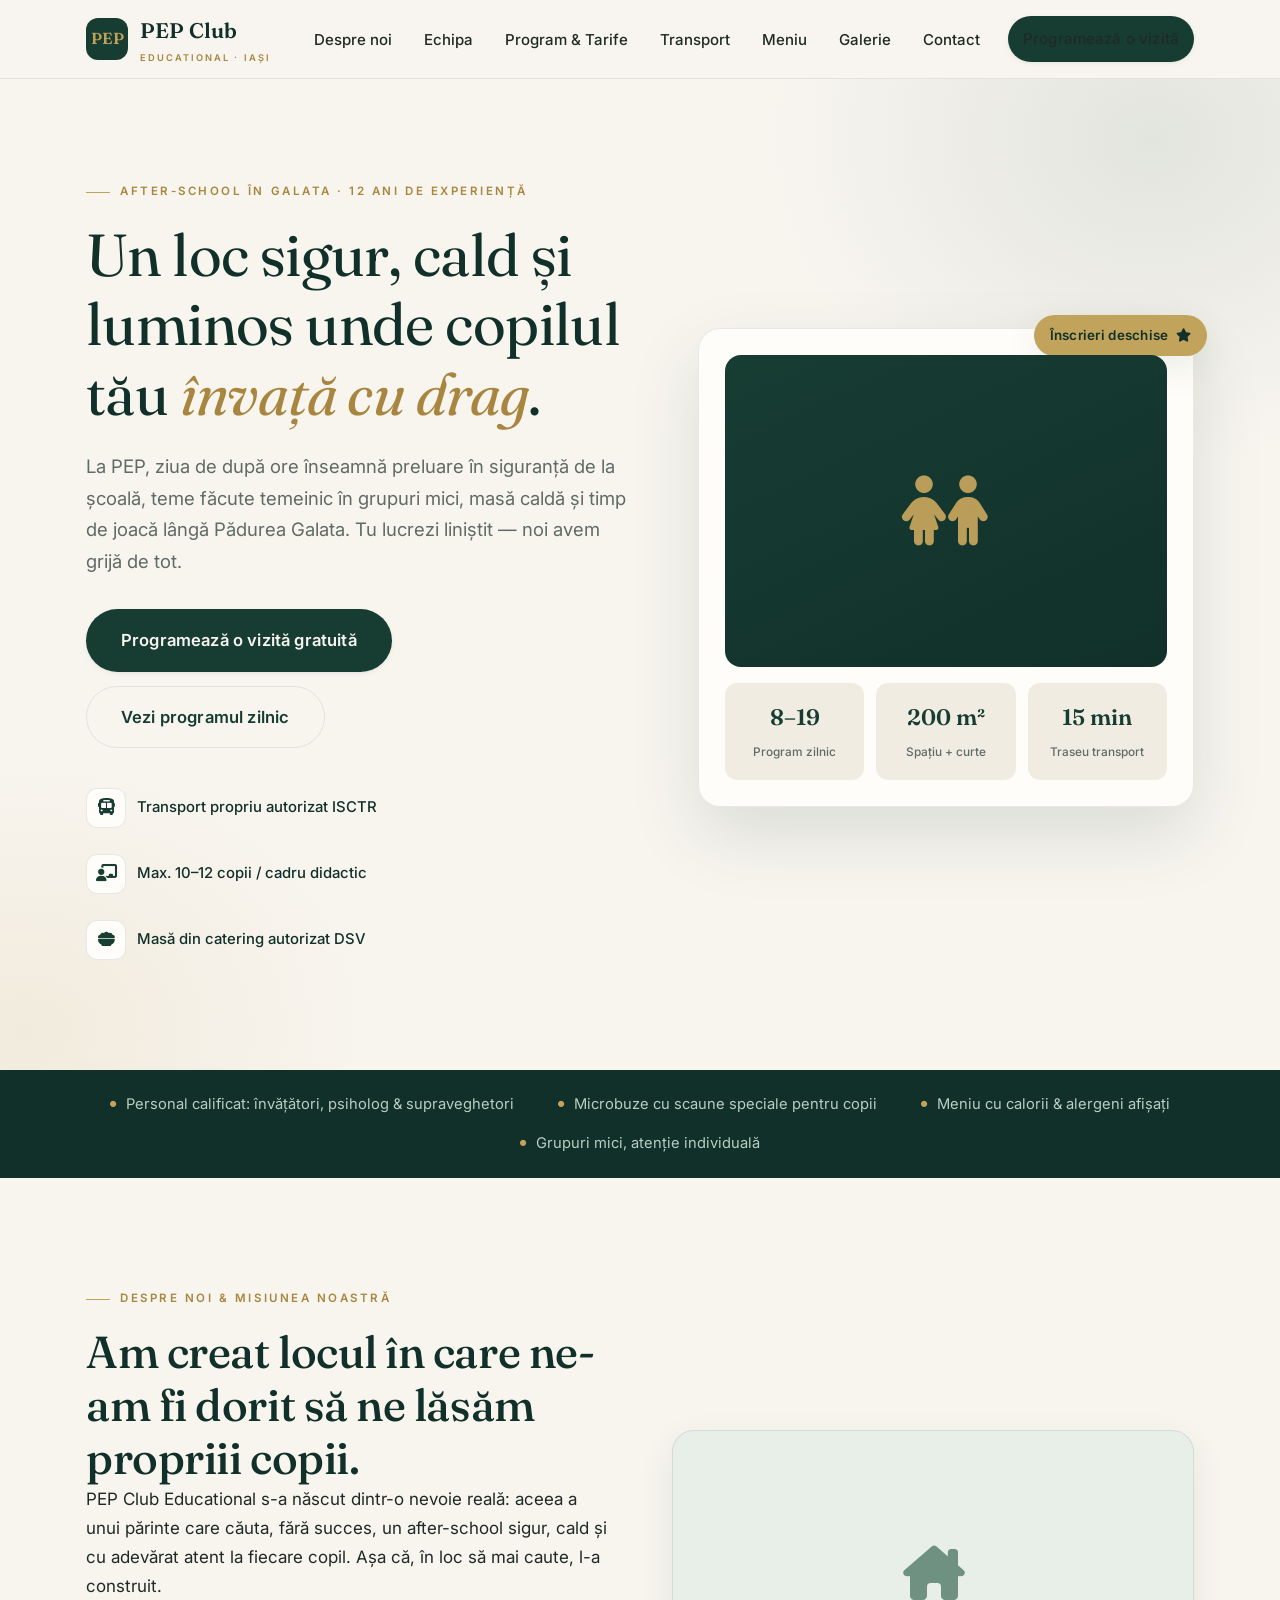
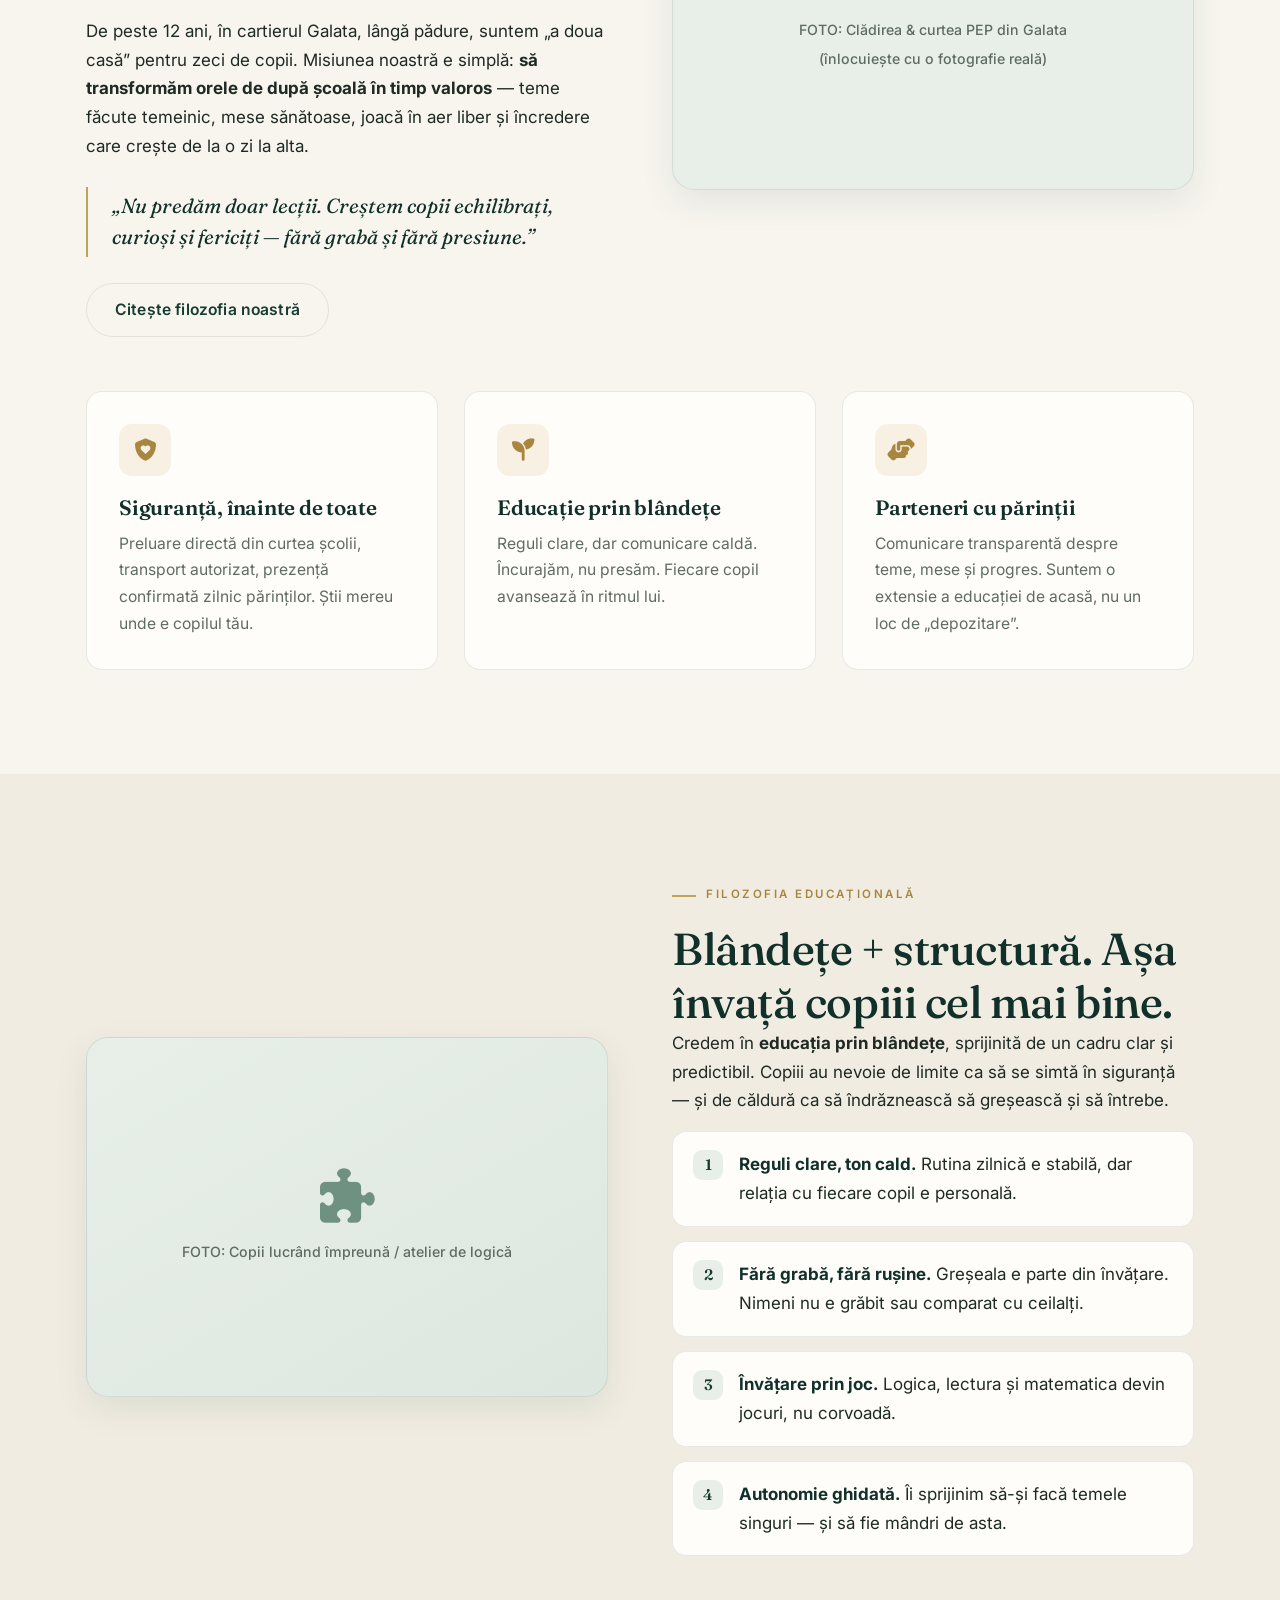
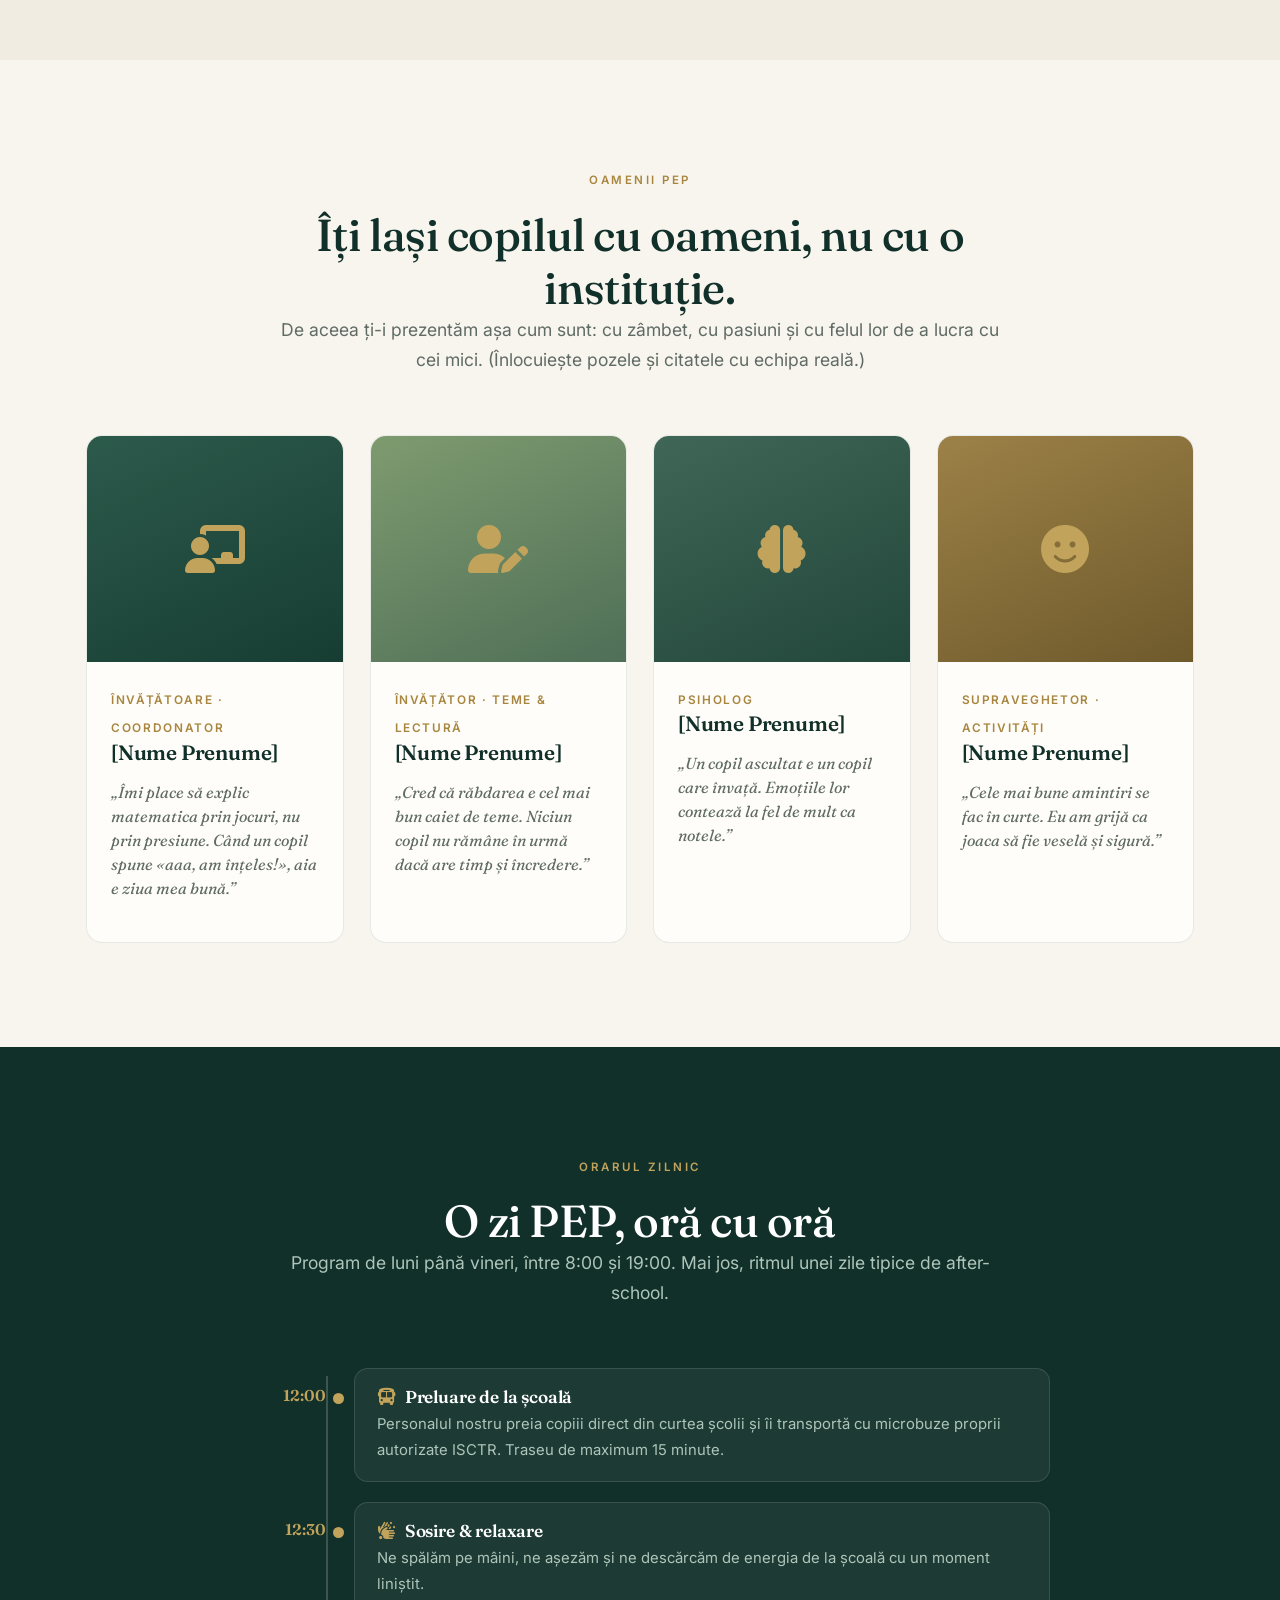
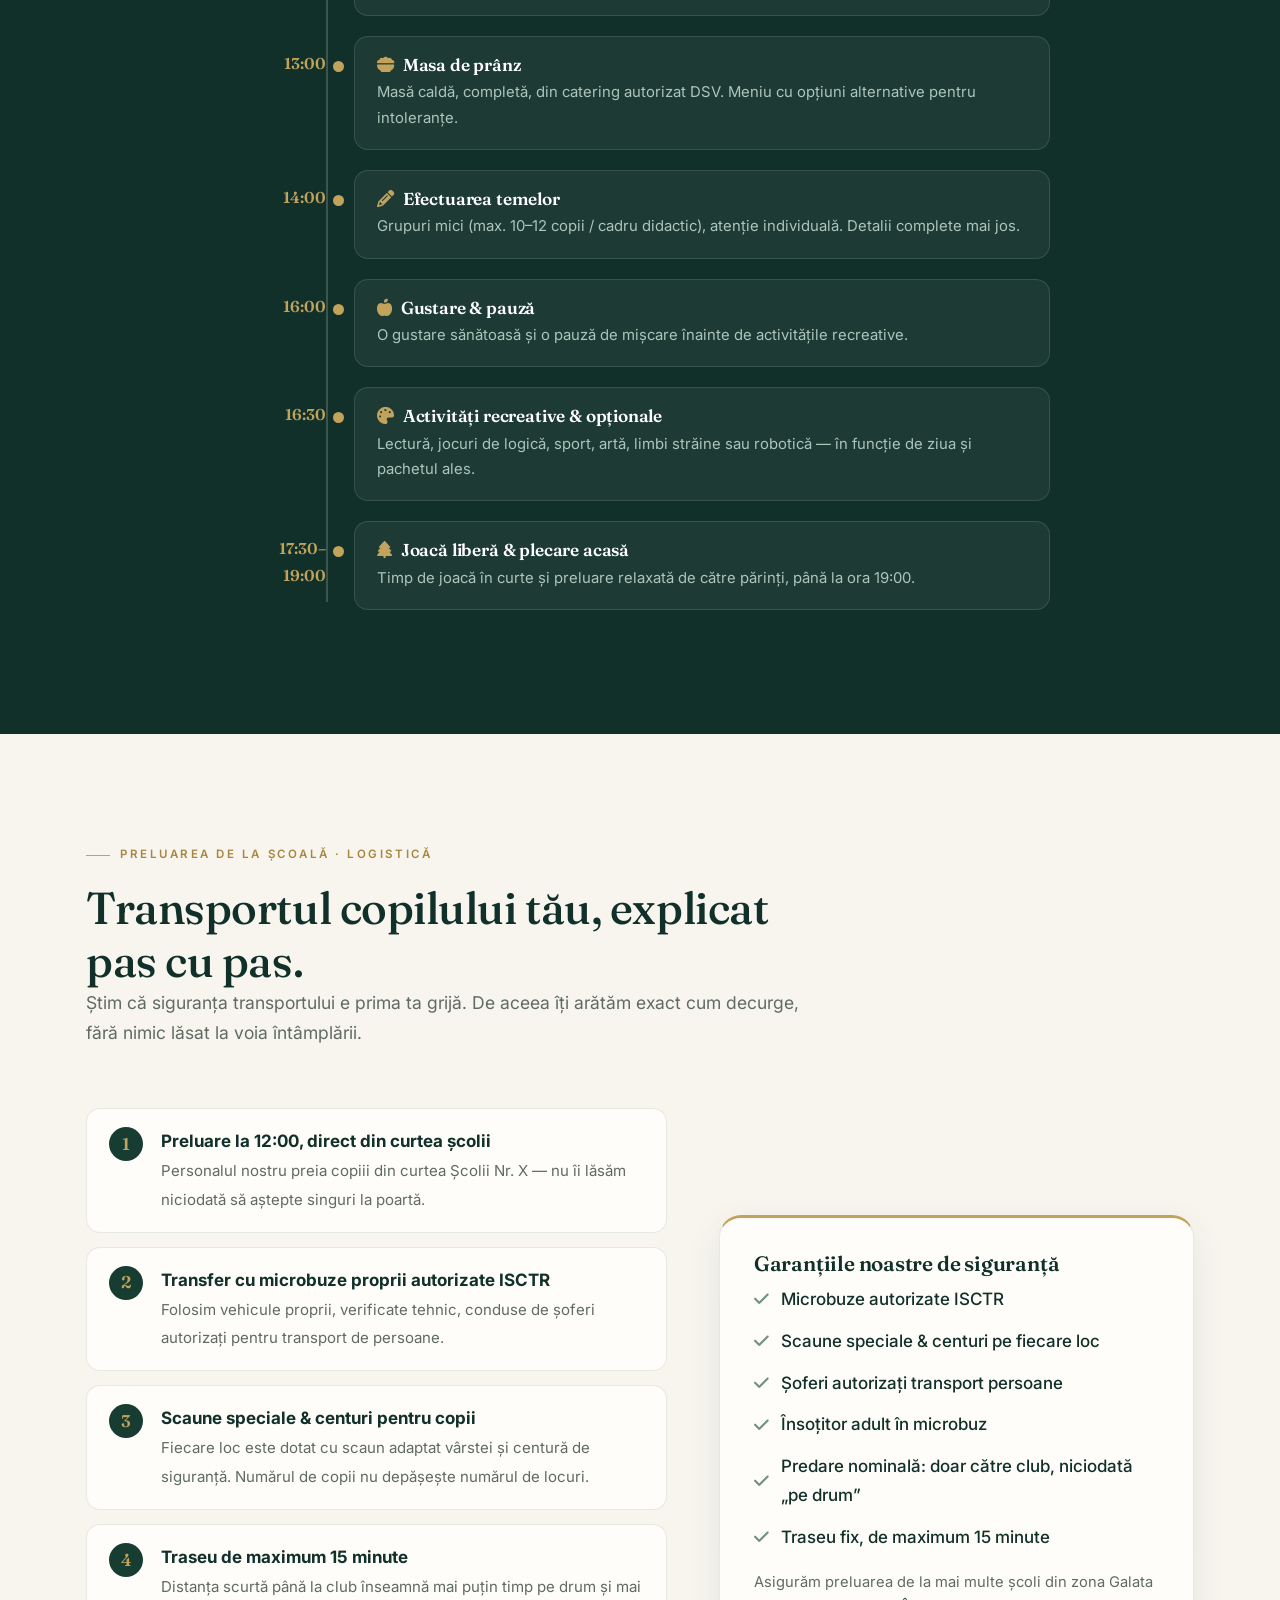
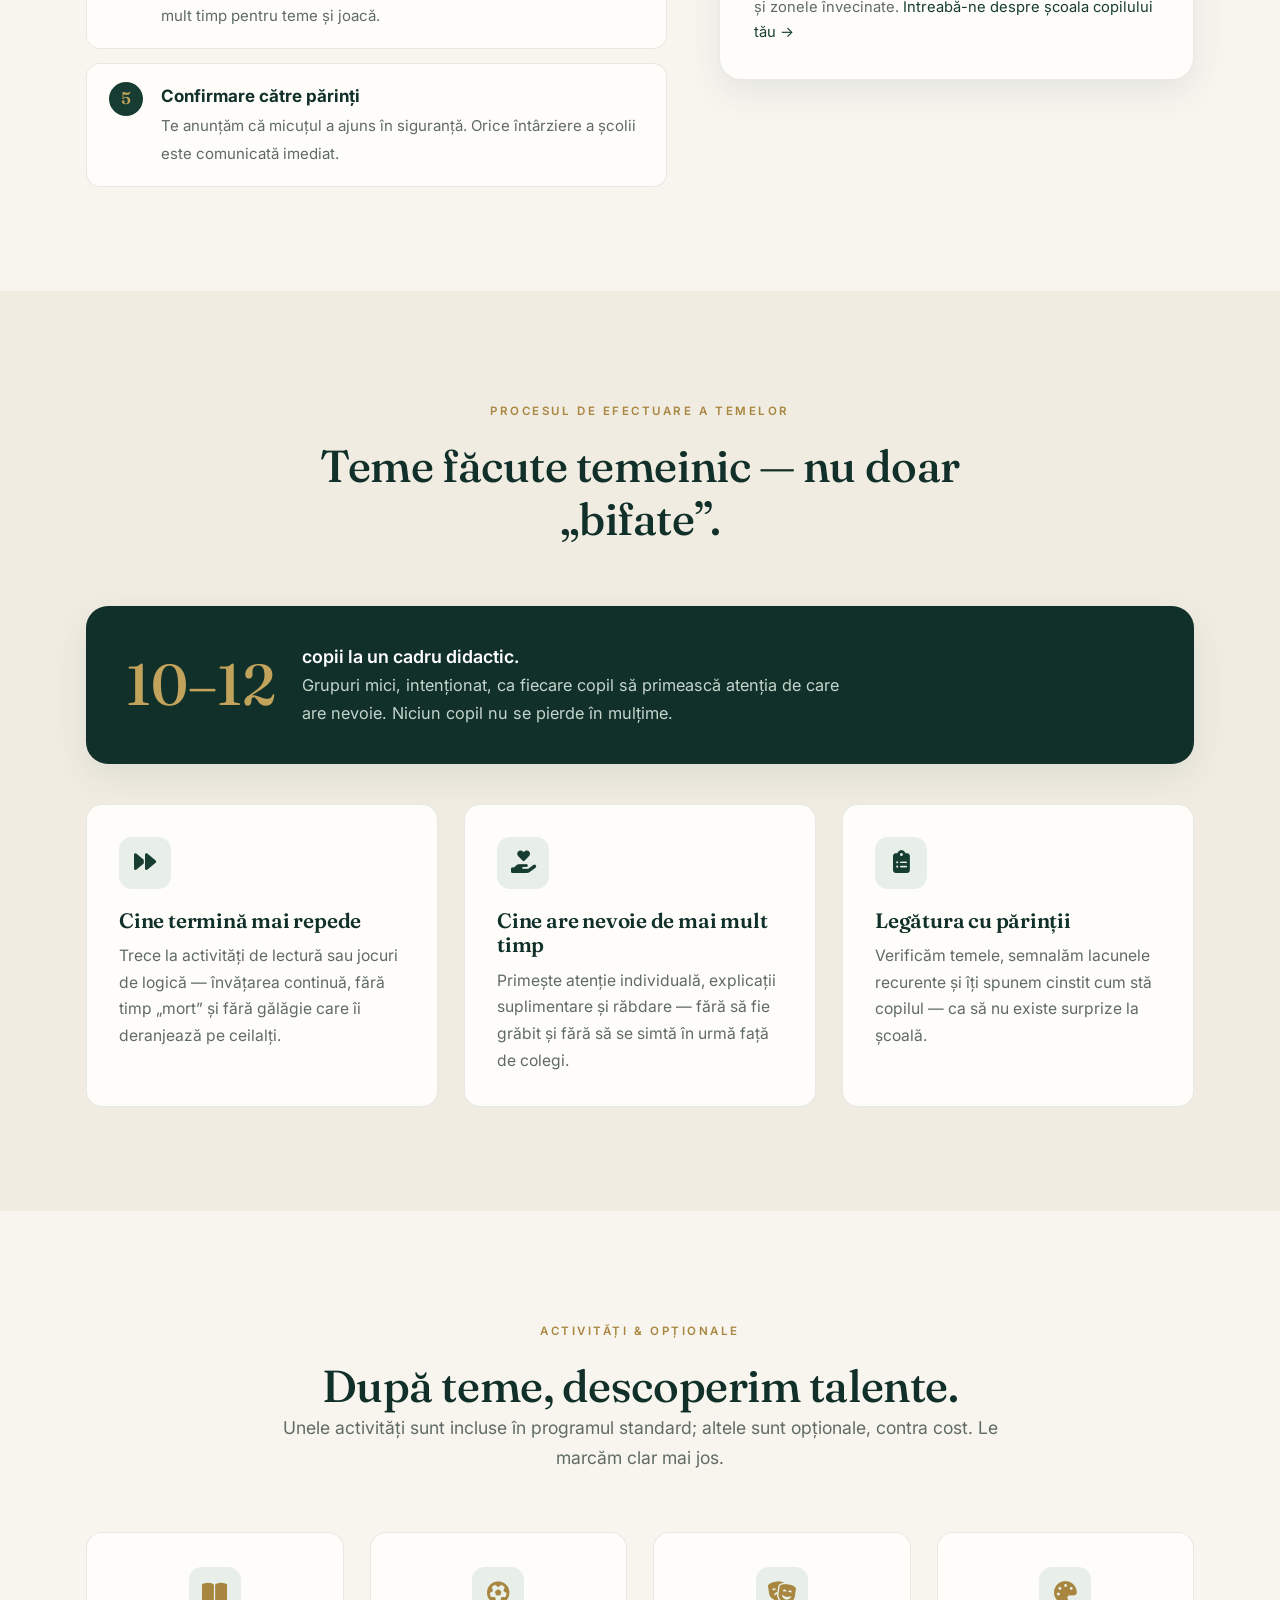
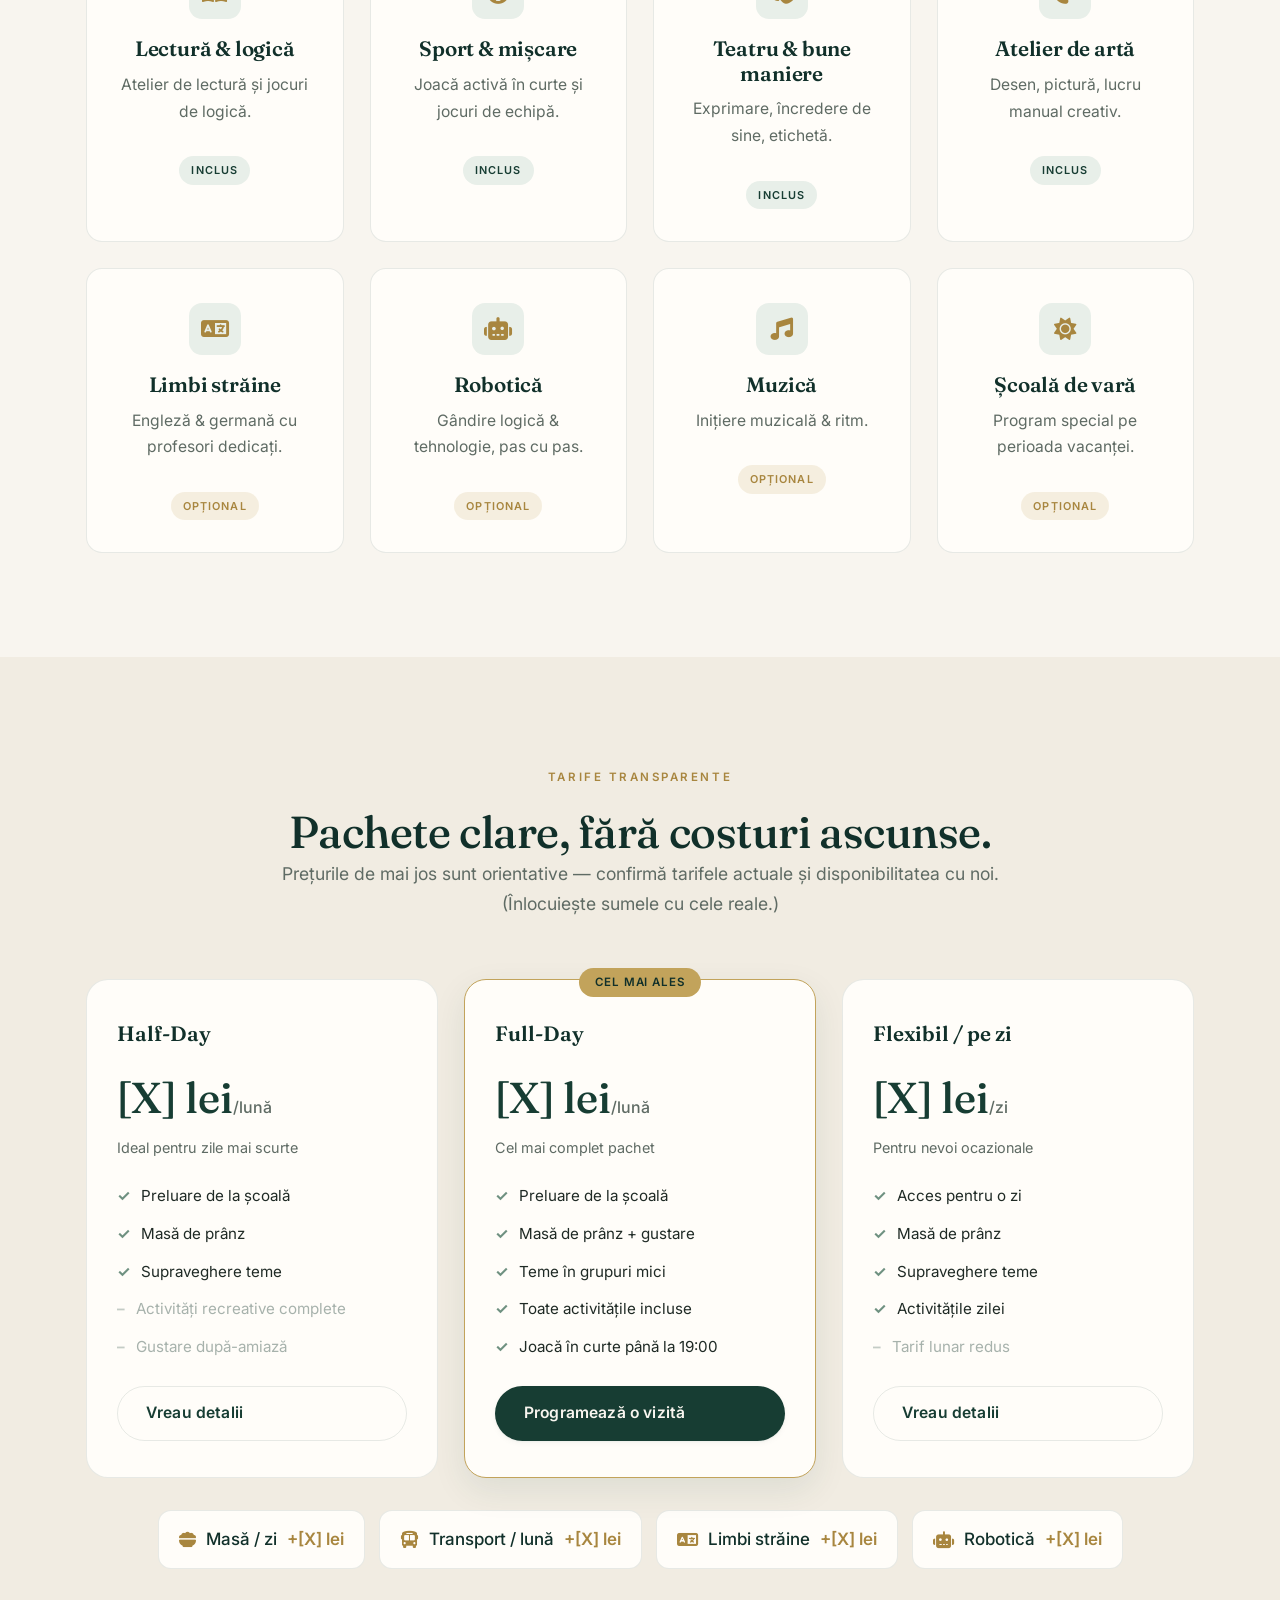
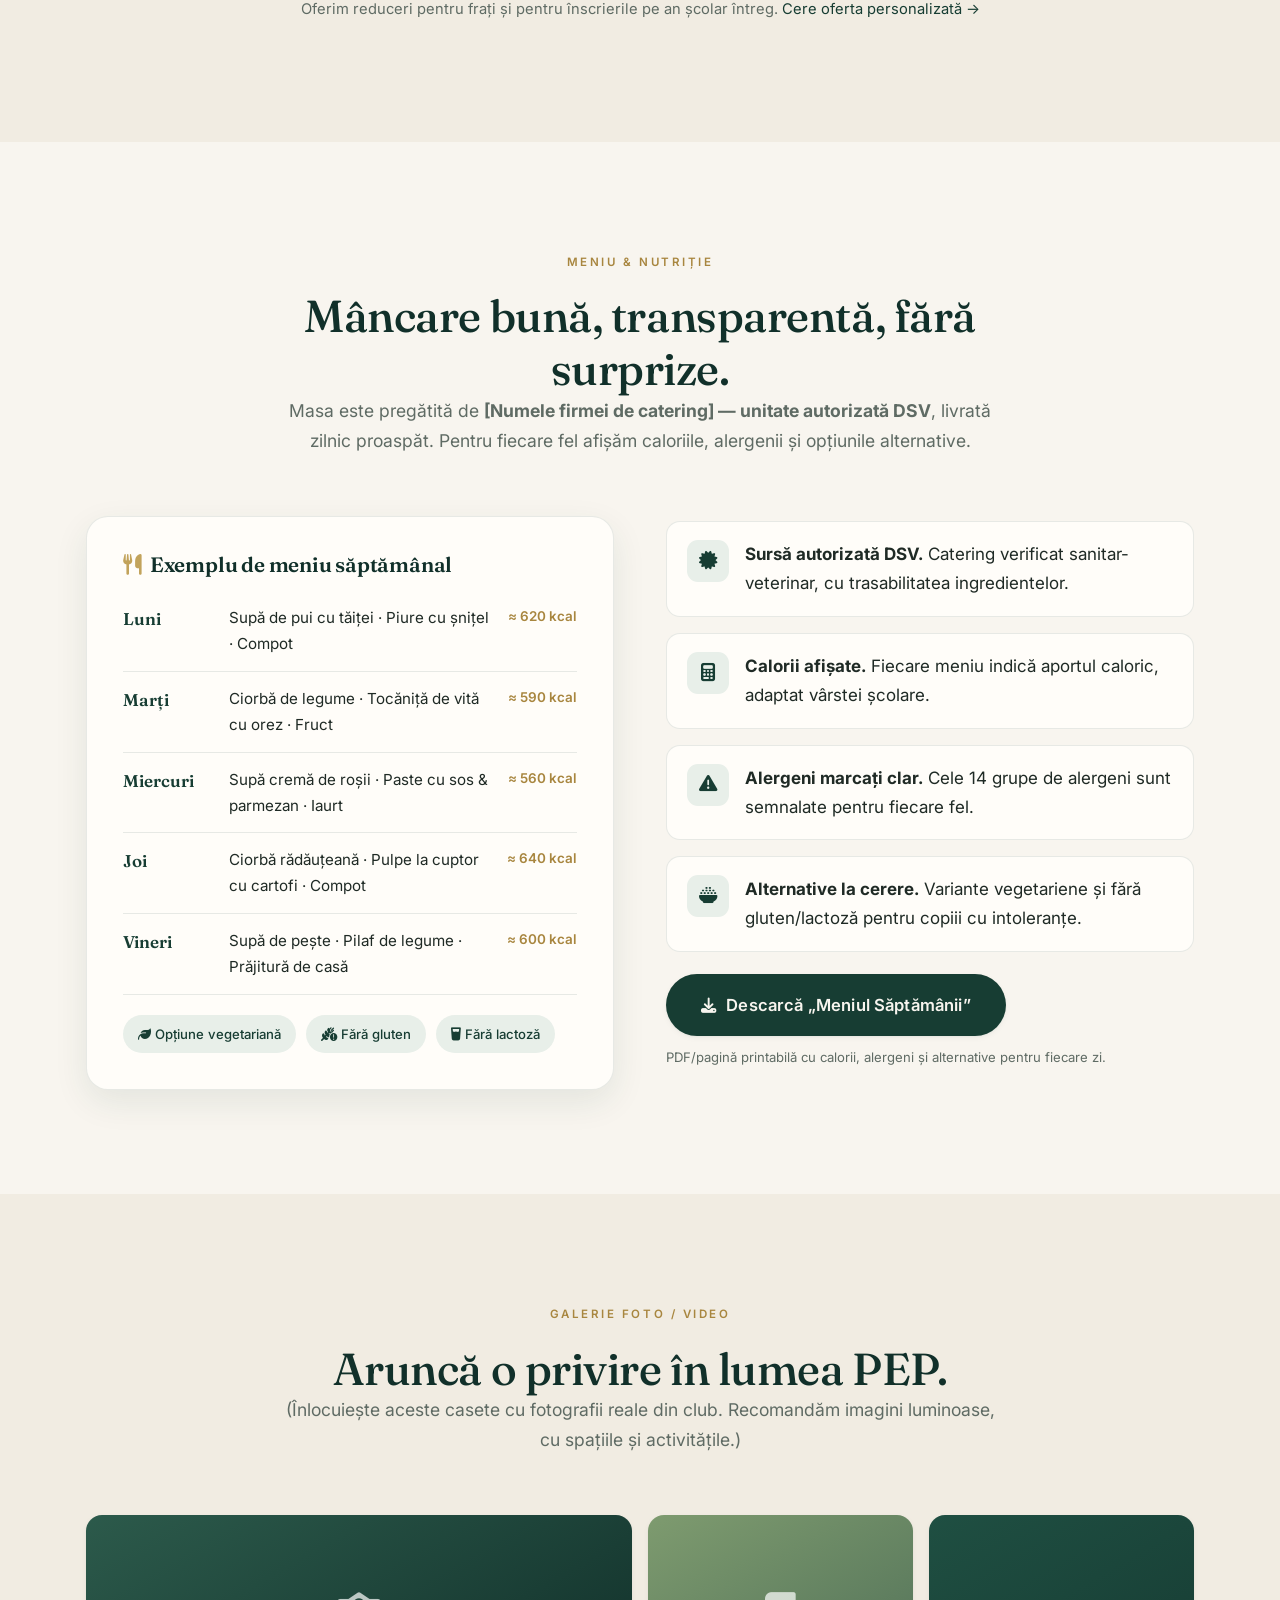
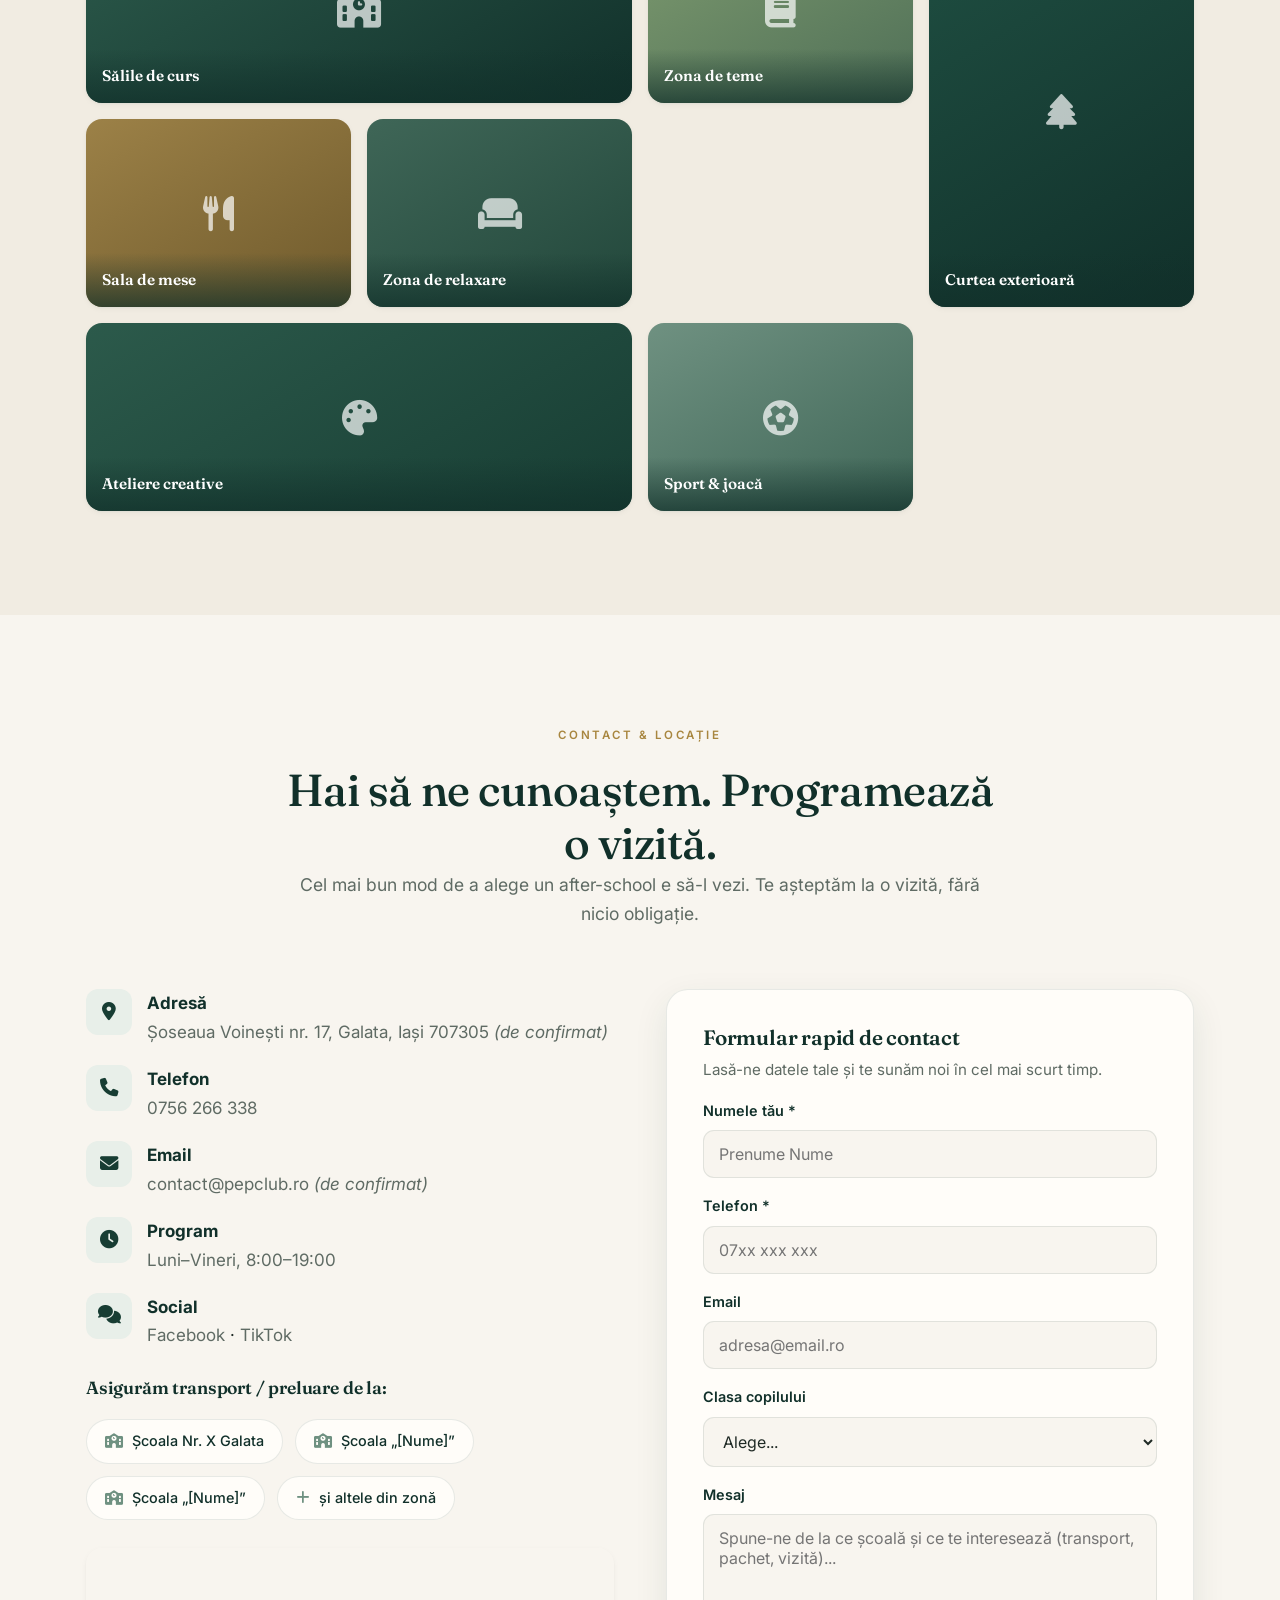
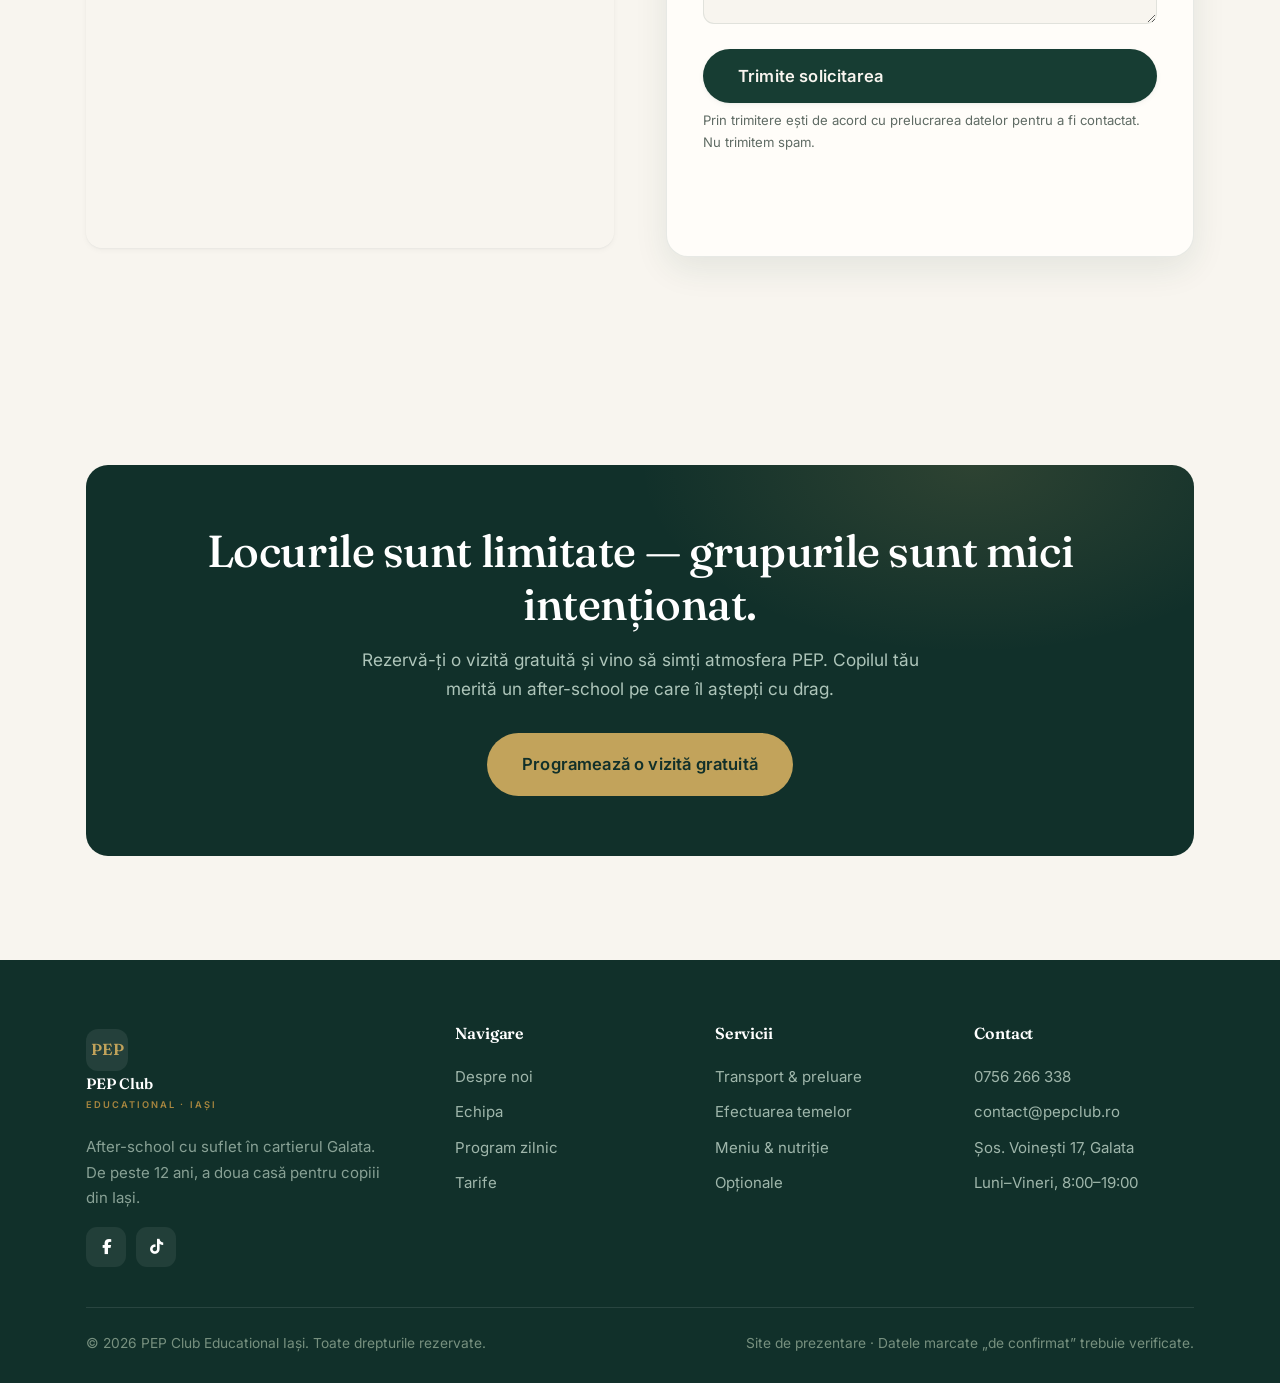
==== commit ca345b8e: "Redesign premium: paletă pin/ivoriu/auriu, serif Fraunces, responsive extins - paletă restrânsă și p" ====
--- a/index.html
+++ b/index.html
@@ -5,13 +5,13 @@
   <meta name="viewport" content="width=device-width, initial-scale=1.0" />
   <title>PEP Club Educational Iași — After-school cu suflet în Galata</title>
   <meta name="description" content="Club educational PEP Iași: after-school cu preluare sigură de la școală, teme supravegheate (max. 10–12 copii/cadru didactic), masă caldă din catering autorizat și activități creative. Lângă Pădurea Galata." />
-  <meta name="theme-color" content="#2f7d5b" />
+  <meta name="theme-color" content="#173d33" />
   <link rel="preconnect" href="https://fonts.googleapis.com" />
   <link rel="preconnect" href="https://fonts.gstatic.com" crossorigin />
-  <link href="https://fonts.googleapis.com/css2?family=Baloo+2:wght@500;600;700;800&family=Nunito:ital,wght@0,400;0,600;0,700;0,800;1,400&display=swap" rel="stylesheet" />
+  <link href="https://fonts.googleapis.com/css2?family=Fraunces:ital,opsz,wght@0,9..144,400;0,9..144,500;0,9..144,600;1,9..144,400;1,9..144,500&family=Inter:wght@400;500;600;700&display=swap" rel="stylesheet" />
   <link rel="stylesheet" href="https://cdnjs.cloudflare.com/ajax/libs/font-awesome/6.5.2/css/all.min.css" referrerpolicy="no-referrer" />
   <link rel="stylesheet" href="assets/css/style.css" />
-  <link rel="icon" href="data:image/svg+xml,<svg xmlns='http://www.w3.org/2000/svg' viewBox='0 0 100 100'><rect width='100' height='100' rx='24' fill='%232f7d5b'/><text x='50' y='68' font-size='52' text-anchor='middle' fill='white' font-family='sans-serif' font-weight='bold'>P</text></svg>" />
+  <link rel="icon" href="data:image/svg+xml,<svg xmlns='http://www.w3.org/2000/svg' viewBox='0 0 100 100'><rect width='100' height='100' rx='24' fill='%23173d33'/><text x='50' y='68' font-size='50' text-anchor='middle' fill='%23c2a35b' font-family='Georgia,serif' font-weight='bold'>P</text></svg>" />
 </head>
 <body>
 
@@ -129,7 +129,7 @@
     <div class="container">
       <div class="split flip">
         <div class="split-media">
-          <div class="media-box" style="background:linear-gradient(135deg,#e6f3ec,#d8ead0);">
+          <div class="media-box" style="background:linear-gradient(150deg,#e8efe9,#dde7df);">
             <div class="ph">
               <span class="big"><i class="fa-solid fa-puzzle-piece"></i></span>
               <small>FOTO: Copii lucrând împreună / atelier de logică</small>
@@ -161,7 +161,7 @@
       </div>
       <div class="grid grid-4">
         <div class="team-card reveal">
-          <div class="team-photo" style="background:linear-gradient(135deg,#46a578,#2f7d5b);"><i class="fa-solid fa-chalkboard-user"></i></div>
+          <div class="team-photo" style="background:linear-gradient(155deg,#2c5a4b,#173d33);"><i class="fa-solid fa-chalkboard-user"></i></div>
           <div class="team-body">
             <span class="team-role">Învățătoare · Coordonator</span>
             <h3>[Nume Prenume]</h3>
@@ -169,7 +169,7 @@
           </div>
         </div>
         <div class="team-card reveal">
-          <div class="team-photo" style="background:linear-gradient(135deg,#f6a23c,#e07d1f);"><i class="fa-solid fa-user-pen"></i></div>
+          <div class="team-photo" style="background:linear-gradient(155deg,#7e9b6f,#4f6f57);"><i class="fa-solid fa-user-pen"></i></div>
           <div class="team-body">
             <span class="team-role">Învățător · Teme &amp; lectură</span>
             <h3>[Nume Prenume]</h3>
@@ -177,7 +177,7 @@
           </div>
         </div>
         <div class="team-card reveal">
-          <div class="team-photo" style="background:linear-gradient(135deg,#ef7268,#d8534a);"><i class="fa-solid fa-brain"></i></div>
+          <div class="team-photo" style="background:linear-gradient(155deg,#3f6657,#22473b);"><i class="fa-solid fa-brain"></i></div>
           <div class="team-body">
             <span class="team-role">Psiholog</span>
             <h3>[Nume Prenume]</h3>
@@ -185,7 +185,7 @@
           </div>
         </div>
         <div class="team-card reveal">
-          <div class="team-photo" style="background:linear-gradient(135deg,#5aa9d6,#3a7fb0);"><i class="fa-solid fa-face-smile"></i></div>
+          <div class="team-photo" style="background:linear-gradient(155deg,#9c8147,#6f5a2c);"><i class="fa-solid fa-face-smile"></i></div>
           <div class="team-body">
             <span class="team-role">Supraveghetor · Activități</span>
             <h3>[Nume Prenume]</h3>
@@ -429,13 +429,13 @@
         <p>(Înlocuiește aceste casete cu fotografii reale din club. Recomandăm imagini luminoase, cu spațiile și activitățile.)</p>
       </div>
       <div class="gallery">
-        <div class="tile wide" style="background:linear-gradient(135deg,#2f7d5b,#46a578);"><i class="fa-solid fa-school"></i><div class="label">Sălile de curs</div></div>
-        <div class="tile" style="background:linear-gradient(135deg,#f6a23c,#e07d1f);"><i class="fa-solid fa-book"></i><div class="label">Zona de teme</div></div>
-        <div class="tile tall" style="background:linear-gradient(135deg,#5aa9d6,#3a7fb0);"><i class="fa-solid fa-tree"></i><div class="label">Curtea exterioară</div></div>
-        <div class="tile" style="background:linear-gradient(135deg,#ef7268,#d8534a);"><i class="fa-solid fa-utensils"></i><div class="label">Sala de mese</div></div>
-        <div class="tile" style="background:linear-gradient(135deg,#8e7cc3,#6a55a8);"><i class="fa-solid fa-couch"></i><div class="label">Zona de relaxare</div></div>
-        <div class="tile wide" style="background:linear-gradient(135deg,#46a578,#2f7d5b);"><i class="fa-solid fa-palette"></i><div class="label">Ateliere creative</div></div>
-        <div class="tile" style="background:linear-gradient(135deg,#f6a23c,#46a578);"><i class="fa-solid fa-futbol"></i><div class="label">Sport &amp; joacă</div></div>
+        <div class="tile wide" style="background:linear-gradient(150deg,#2c5a4b,#11302a);"><i class="fa-solid fa-school"></i><div class="label">Sălile de curs</div></div>
+        <div class="tile" style="background:linear-gradient(150deg,#7e9b6f,#4f6f57);"><i class="fa-solid fa-book"></i><div class="label">Zona de teme</div></div>
+        <div class="tile tall" style="background:linear-gradient(150deg,#1f4f42,#11302a);"><i class="fa-solid fa-tree"></i><div class="label">Curtea exterioară</div></div>
+        <div class="tile" style="background:linear-gradient(150deg,#9c8147,#6f5a2c);"><i class="fa-solid fa-utensils"></i><div class="label">Sala de mese</div></div>
+        <div class="tile" style="background:linear-gradient(150deg,#3f6657,#22473b);"><i class="fa-solid fa-couch"></i><div class="label">Zona de relaxare</div></div>
+        <div class="tile wide" style="background:linear-gradient(150deg,#2c5a4b,#173d33);"><i class="fa-solid fa-palette"></i><div class="label">Ateliere creative</div></div>
+        <div class="tile" style="background:linear-gradient(150deg,#6f9181,#3f6657);"><i class="fa-solid fa-futbol"></i><div class="label">Sport &amp; joacă</div></div>
       </div>
     </div>
   </section>
--- a/assets/css/style.css
+++ b/assets/css/style.css
@@ -1,177 +1,181 @@
 /* ===================================================================
    PEP Club Educational — Iași
-   Stylesheet
-   Paletă: verde natură (Pădurea Galata) + accent cald + crem
+   Stylesheet — paletă premium: pin profund + ivoriu cald + auriu discret
    =================================================================== */
 
 :root {
-  --green-900: #1f4d39;
-  --green-700: #2f7d5b;
-  --green-500: #46a578;
-  --green-100: #e6f3ec;
-  --accent: #f6a23c;
-  --accent-dark: #e07d1f;
-  --coral: #ef7268;
-  --cream: #fdfaf4;
-  --cream-2: #f6efe2;
-  --ink: #233029;
-  --ink-soft: #51635a;
-  --white: #ffffff;
-  --shadow-sm: 0 2px 10px rgba(31, 77, 57, .08);
-  --shadow-md: 0 12px 30px rgba(31, 77, 57, .12);
-  --shadow-lg: 0 24px 60px rgba(31, 77, 57, .18);
-  --radius: 18px;
-  --radius-lg: 28px;
-  --maxw: 1180px;
-  --ff: "Nunito", "Segoe UI", system-ui, -apple-system, sans-serif;
-  --ff-display: "Baloo 2", "Nunito", system-ui, sans-serif;
+  --pine-900: #11302a;
+  --pine-700: #173d33;
+  --pine-500: #2c5a4b;
+  --sage: #6f9181;
+  --sage-100: #e8efe9;
+  --gold: #c2a35b;
+  --gold-dark: #a8863f;
+  --ivory: #f8f5ef;
+  --paper: #fffdf9;
+  --cream-2: #f1ece2;
+  --ink: #1f2a25;
+  --ink-soft: #5f6b64;
+  --line: rgba(23, 61, 51, .10);
+  --shadow-sm: 0 1px 2px rgba(23,61,51,.05), 0 2px 6px rgba(23,61,51,.04);
+  --shadow-md: 0 12px 34px rgba(23,61,51,.09);
+  --shadow-lg: 0 28px 70px rgba(23,61,51,.13);
+  --radius: 16px;
+  --radius-lg: 22px;
+  --maxw: 1160px;
+  --ff: "Inter", system-ui, -apple-system, sans-serif;
+  --ff-display: "Fraunces", Georgia, "Times New Roman", serif;
 }
 
 * { box-sizing: border-box; margin: 0; padding: 0; }
 
-html { scroll-behavior: smooth; scroll-padding-top: 90px; }
+html { scroll-behavior: smooth; scroll-padding-top: 96px; }
 
 body {
   font-family: var(--ff);
   color: var(--ink);
-  background: var(--cream);
-  line-height: 1.65;
+  background: var(--ivory);
+  line-height: 1.7;
   font-size: 17px;
   -webkit-font-smoothing: antialiased;
-}
-
-h1, h2, h3, h4 { font-family: var(--ff-display); line-height: 1.15; color: var(--green-900); font-weight: 600; }
-h2 { font-size: clamp(1.8rem, 3.5vw, 2.6rem); }
-h3 { font-size: 1.35rem; }
+  text-rendering: optimizeLegibility;
+}
+
+h1, h2, h3, h4 { font-family: var(--ff-display); line-height: 1.18; color: var(--pine-900); font-weight: 500; letter-spacing: -.01em; }
+h2 { font-size: clamp(1.9rem, 3.6vw, 2.8rem); }
+h3 { font-size: 1.3rem; font-weight: 600; }
 p { margin-bottom: 1rem; }
-a { color: var(--green-700); text-decoration: none; }
+a { color: var(--pine-700); text-decoration: none; transition: color .15s; }
 img { max-width: 100%; display: block; }
 
 /* ---------- Icons (Font Awesome) ---------- */
 .ic-badge i,
 .hero-badge .ic i,
 .ci-row .ic i,
-.nutri-points .ic i { color: var(--green-700); }
+.nutri-points .ic i { color: var(--pine-700); }
 .value-card .ic-badge i,
-.opt-card .ic-badge i { color: var(--accent-dark); }
-.safety-card li .ic i { color: var(--green-500); }
+.opt-card .ic-badge i { color: var(--gold-dark); }
+.safety-card li .ic i { color: var(--sage); }
 .diet-badge i, .school-chip span i { color: inherit; }
-.trust .dot { font-size: .7em; }
-.tl-card h3 i, .menu-card h3 i { color: var(--accent); margin-right: 8px; }
+.trust .dot { font-size: .42em; vertical-align: middle; color: var(--gold); }
+.tl-card h3 i, .menu-card h3 i { color: var(--gold); margin-right: 9px; }
 .team-photo i, .gallery .tile > i, .hero-photo i, .media-box .ph .big { line-height: 1; }
-.btn i { font-size: .95em; }
-
-.container { width: 100%; max-width: var(--maxw); margin: 0 auto; padding: 0 24px; }
-
-.section { padding: 86px 0; }
+.btn i { font-size: .92em; }
+
+.container { width: 100%; max-width: var(--maxw); margin: 0 auto; padding: 0 26px; }
+
+.section { padding: 104px 0; }
 .section--tint { background: var(--cream-2); }
-.section--green { background: linear-gradient(160deg, var(--green-700), var(--green-900)); color: #eaf6ef; }
+.section--green { background: var(--pine-900); color: #d9e6df; }
 .section--green h2, .section--green h3 { color: #fff; }
 
 .eyebrow {
   display: inline-block;
-  font-weight: 800;
-  letter-spacing: .12em;
+  font-family: var(--ff);
+  font-weight: 600;
+  letter-spacing: .22em;
   text-transform: uppercase;
-  font-size: .78rem;
-  color: var(--accent-dark);
-  background: rgba(246,162,60,.14);
-  padding: 6px 14px;
-  border-radius: 100px;
-  margin-bottom: 14px;
-}
-.section--green .eyebrow { color: #ffe2b8; background: rgba(255,255,255,.12); }
-.section-head { max-width: 720px; margin-bottom: 48px; }
+  font-size: .72rem;
+  color: var(--gold-dark);
+  margin-bottom: 18px;
+  position: relative;
+  padding-left: 34px;
+}
+.eyebrow::before { content:""; position:absolute; left:0; top:50%; width:24px; height:1.5px; background: var(--gold); }
+.section-head { max-width: 720px; margin-bottom: 60px; }
 .section-head.center { margin-left: auto; margin-right: auto; text-align: center; }
-.section-head p { color: var(--ink-soft); font-size: 1.08rem; }
-.section--green .section-head p { color: #d6ebdf; }
+.section-head.center .eyebrow { padding-left: 0; }
+.section-head.center .eyebrow::before { display:none; }
+.section-head p { color: var(--ink-soft); font-size: 1.1rem; }
+.section--green .section-head p { color: #aec5ba; }
+.section--green .eyebrow { color: var(--gold); }
+.section--green .eyebrow::before { background: var(--gold); }
 
 /* ---------- Buttons ---------- */
 .btn {
-  display: inline-flex; align-items: center; gap: 9px;
-  font-family: var(--ff-display); font-weight: 600; font-size: 1rem;
-  padding: 14px 26px; border-radius: 100px; border: 2px solid transparent;
-  cursor: pointer; transition: transform .18s ease, box-shadow .18s ease, background .18s ease;
+  display: inline-flex; align-items: center; gap: 10px;
+  font-family: var(--ff); font-weight: 600; font-size: .98rem; letter-spacing: .01em;
+  padding: 13px 28px; border-radius: 100px; border: 1.5px solid transparent;
+  cursor: pointer; transition: transform .2s ease, box-shadow .2s ease, background .2s ease, color .2s ease;
   text-align: center;
 }
 .btn:hover { transform: translateY(-2px); }
-.btn-primary { background: var(--accent); color: #3a2300; box-shadow: var(--shadow-sm); }
-.btn-primary:hover { background: var(--accent-dark); color: #fff; box-shadow: var(--shadow-md); }
-.btn-ghost { background: transparent; border-color: var(--green-500); color: var(--green-700); }
-.btn-ghost:hover { background: var(--green-700); color: #fff; border-color: var(--green-700); }
-.btn-white { background: #fff; color: var(--green-900); }
-.btn-white:hover { background: var(--cream-2); }
-.btn-lg { padding: 16px 32px; font-size: 1.08rem; }
+.btn-primary { background: var(--pine-700); color: var(--ivory); box-shadow: var(--shadow-sm); }
+.btn-primary:hover { background: var(--pine-900); box-shadow: var(--shadow-md); }
+.btn-ghost { background: transparent; border-color: var(--line); color: var(--pine-700); }
+.btn-ghost:hover { border-color: var(--pine-700); background: var(--paper); }
+.btn-white { background: var(--gold); color: var(--pine-900); }
+.btn-white:hover { background: #d4b876; }
+.btn-lg { padding: 16px 34px; font-size: 1.04rem; }
 
 /* ---------- Header / Nav ---------- */
 .site-header {
   position: sticky; top: 0; z-index: 100;
-  background: rgba(253,250,244,.9);
-  backdrop-filter: saturate(160%) blur(10px);
-  border-bottom: 1px solid rgba(31,77,57,.08);
-}
-.nav { display: flex; align-items: center; justify-content: space-between; height: 74px; }
-.brand { display: flex; align-items: center; gap: 11px; font-family: var(--ff-display); font-weight: 700; font-size: 1.35rem; color: var(--green-900); }
+  background: rgba(248,245,239,.82);
+  backdrop-filter: saturate(150%) blur(12px);
+  border-bottom: 1px solid var(--line);
+}
+.nav { display: flex; align-items: center; justify-content: space-between; height: 78px; }
+.brand { display: flex; align-items: center; gap: 12px; font-family: var(--ff-display); font-weight: 600; font-size: 1.32rem; color: var(--pine-900); }
 .brand .logo {
-  width: 42px; height: 42px; border-radius: 13px;
-  background: linear-gradient(135deg, var(--green-500), var(--green-700));
-  display: grid; place-items: center; color: #fff; font-weight: 700; font-size: 1.05rem;
-  box-shadow: var(--shadow-sm);
-}
-.brand small { display:block; font-family: var(--ff); font-weight:700; font-size:.62rem; letter-spacing:.16em; color: var(--accent-dark); text-transform: uppercase; margin-top:-3px; }
-.nav-links { display: flex; align-items: center; gap: 6px; list-style: none; }
-.nav-links a { color: var(--ink); font-weight: 700; font-size: .95rem; padding: 9px 13px; border-radius: 100px; transition: background .15s, color .15s; }
-.nav-links a:hover { background: var(--green-100); color: var(--green-900); }
-.nav-cta { margin-left: 8px; }
+  width: 42px; height: 42px; border-radius: 12px;
+  background: var(--pine-700);
+  display: grid; place-items: center; color: var(--gold); font-family: var(--ff-display); font-weight: 600; font-size: 1rem;
+}
+.brand small { display:block; font-family: var(--ff); font-weight:600; font-size:.58rem; letter-spacing:.22em; color: var(--gold-dark); text-transform: uppercase; margin-top:1px; }
+.nav-links { display: flex; align-items: center; gap: 4px; list-style: none; }
+.nav-links a { color: var(--ink); font-weight: 500; font-size: .94rem; padding: 9px 14px; border-radius: 100px; transition: background .15s, color .15s; }
+.nav-links a:hover { background: var(--sage-100); color: var(--pine-900); }
+.nav-cta { margin-left: 10px; }
 .nav-toggle { display: none; background: none; border: 0; cursor: pointer; padding: 8px; }
-.nav-toggle span { display:block; width:26px; height:3px; background: var(--green-900); border-radius:3px; margin:5px 0; transition:.25s; }
+.nav-toggle span { display:block; width:25px; height:2px; background: var(--pine-900); border-radius:3px; margin:6px 0; transition:.25s; }
 .nav-toggle.open span:nth-child(1){ transform: translateY(8px) rotate(45deg); }
 .nav-toggle.open span:nth-child(2){ opacity:0; }
 .nav-toggle.open span:nth-child(3){ transform: translateY(-8px) rotate(-45deg); }
 
 /* ---------- Hero ---------- */
-.hero { position: relative; overflow: hidden; background: var(--cream); padding: 70px 0 90px; }
+.hero { position: relative; overflow: hidden; background: var(--ivory); padding: 96px 0 110px; }
 .hero::before {
   content:""; position:absolute; inset:0;
   background:
-    radial-gradient(60% 60% at 88% 8%, rgba(70,165,120,.16), transparent 60%),
-    radial-gradient(50% 50% at 4% 92%, rgba(246,162,60,.16), transparent 60%);
+    radial-gradient(50% 55% at 90% 6%, rgba(111,145,129,.16), transparent 60%),
+    radial-gradient(46% 46% at 2% 96%, rgba(194,163,91,.12), transparent 60%);
   pointer-events:none;
 }
-.hero-grid { position: relative; display: grid; grid-template-columns: 1.05fr .95fr; gap: 56px; align-items: center; }
-.hero h1 { font-size: clamp(2.3rem, 5vw, 3.55rem); margin-bottom: 18px; }
-.hero h1 .accent { color: var(--accent-dark); }
-.hero-lead { font-size: 1.18rem; color: var(--ink-soft); margin-bottom: 28px; max-width: 540px; }
+.hero-grid { position: relative; display: grid; grid-template-columns: 1.05fr .95fr; gap: 64px; align-items: center; }
+.hero h1 { font-size: clamp(2.4rem, 5vw, 3.7rem); margin-bottom: 22px; font-weight: 400; }
+.hero h1 .accent { font-style: italic; color: var(--gold-dark); }
+.hero-lead { font-size: 1.16rem; color: var(--ink-soft); margin-bottom: 32px; max-width: 540px; }
 .hero-actions { display: flex; gap: 14px; flex-wrap: wrap; }
-.hero-badges { display: flex; gap: 22px; flex-wrap: wrap; margin-top: 34px; }
-.hero-badge { display:flex; align-items:center; gap:10px; font-weight:800; color: var(--green-900); font-size:.95rem; }
-.hero-badge .ic { width:38px; height:38px; border-radius:11px; background: var(--green-100); display:grid; place-items:center; font-size:1.1rem; }
+.hero-badges { display: flex; gap: 26px; flex-wrap: wrap; margin-top: 40px; }
+.hero-badge { display:flex; align-items:center; gap:11px; font-weight:500; color: var(--pine-900); font-size:.93rem; }
+.hero-badge .ic { width:40px; height:40px; border-radius:11px; background: var(--paper); border:1px solid var(--line); display:grid; place-items:center; font-size:1.05rem; }
 
 .hero-card {
-  position: relative; background: #fff; border-radius: var(--radius-lg);
-  box-shadow: var(--shadow-lg); padding: 30px; overflow: hidden;
+  position: relative; background: var(--paper); border-radius: var(--radius-lg);
+  box-shadow: var(--shadow-lg); padding: 26px; border:1px solid var(--line);
 }
 .hero-photo {
-  height: 300px; border-radius: var(--radius); overflow:hidden;
-  background: linear-gradient(135deg, var(--green-500), var(--green-900));
-  display:grid; place-items:center; color:#fff; position:relative;
-}
-.hero-photo .ph-illu { font-size: 5rem; opacity:.92; }
-.hero-mini { display:grid; grid-template-columns: repeat(3,1fr); gap:12px; margin-top:18px; }
-.hero-mini div { background: var(--cream-2); border-radius:13px; padding:13px 10px; text-align:center; }
-.hero-mini strong { display:block; font-family: var(--ff-display); font-size:1.35rem; color: var(--green-700); }
-.hero-mini span { font-size:.78rem; color: var(--ink-soft); font-weight:700; }
+  height: 312px; border-radius: var(--radius); overflow:hidden;
+  background: linear-gradient(155deg, var(--pine-700), var(--pine-900));
+  display:grid; place-items:center; color: rgba(255,255,255,.92); position:relative;
+}
+.hero-photo i { font-size: 4.4rem; color: var(--gold); opacity:.95; }
+.hero-mini { display:grid; grid-template-columns: repeat(3,1fr); gap:12px; margin-top:16px; }
+.hero-mini div { background: var(--cream-2); border-radius:12px; padding:15px 10px; text-align:center; }
+.hero-mini strong { display:block; font-family: var(--ff-display); font-weight:600; font-size:1.4rem; color: var(--pine-700); }
+.hero-mini span { font-size:.74rem; color: var(--ink-soft); font-weight:500; }
 .hero-floaty {
-  position:absolute; top:-14px; right:-14px; background: var(--accent); color:#3a2300;
-  font-family: var(--ff-display); font-weight:700; padding:10px 16px; border-radius:14px;
-  box-shadow: var(--shadow-md); transform: rotate(6deg); font-size:.9rem;
-}
+  position:absolute; top:-14px; right:-14px; background: var(--gold); color: var(--pine-900);
+  font-family: var(--ff); font-weight:600; padding:9px 16px; border-radius:100px;
+  box-shadow: var(--shadow-md); font-size:.84rem; letter-spacing:.02em;
+}
+.hero-floaty i { color: var(--pine-900); margin-left:4px; }
 
 /* ---------- Trust strip ---------- */
-.trust { background: var(--green-900); color: #cfe6d8; }
-.trust .container { display:flex; flex-wrap:wrap; gap: 14px 40px; justify-content:center; padding: 22px 24px; }
-.trust span { display:flex; align-items:center; gap:9px; font-weight:700; font-size:.95rem; }
-.trust .dot { color: var(--accent); }
+.trust { background: var(--pine-900); color: #b9cdc2; }
+.trust .container { display:flex; flex-wrap:wrap; gap: 14px 44px; justify-content:center; padding: 22px 26px; }
+.trust span { display:flex; align-items:center; gap:10px; font-weight:400; font-size:.92rem; }
 
 /* ---------- Cards / grids ---------- */
 .grid { display: grid; gap: 26px; }
@@ -180,189 +184,201 @@
 .grid-4 { grid-template-columns: repeat(4, 1fr); }
 
 .card {
-  background: #fff; border-radius: var(--radius); padding: 28px;
-  box-shadow: var(--shadow-sm); border: 1px solid rgba(31,77,57,.06);
-  transition: transform .2s ease, box-shadow .2s ease;
-}
-.card:hover { transform: translateY(-4px); box-shadow: var(--shadow-md); }
+  background: var(--paper); border-radius: var(--radius); padding: 32px;
+  box-shadow: none; border: 1px solid var(--line);
+  transition: transform .22s ease, box-shadow .22s ease, border-color .22s ease;
+}
+.card:hover { transform: translateY(-4px); box-shadow: var(--shadow-md); border-color: transparent; }
 .card .ic-badge {
-  width: 54px; height: 54px; border-radius: 15px; display:grid; place-items:center;
-  font-size: 1.5rem; margin-bottom: 16px; background: var(--green-100);
-}
-.card h3 { margin-bottom: 8px; }
+  width: 52px; height: 52px; border-radius: 13px; display:grid; place-items:center;
+  font-size: 1.4rem; margin-bottom: 20px; background: var(--sage-100);
+}
+.card h3 { margin-bottom: 10px; }
 .card p { color: var(--ink-soft); margin-bottom: 0; font-size: .98rem; }
 
-.value-card .ic-badge { background: rgba(246,162,60,.16); }
+.value-card .ic-badge { background: rgba(194,163,91,.14); }
 
 /* ---------- About / story split ---------- */
-.split { display:grid; grid-template-columns: 1fr 1fr; gap: 56px; align-items: center; }
+.split { display:grid; grid-template-columns: 1fr 1fr; gap: 64px; align-items: center; }
 .split.flip .split-media { order: -1; }
 .media-box {
   border-radius: var(--radius-lg); overflow:hidden; box-shadow: var(--shadow-md);
-  min-height: 340px; background: linear-gradient(135deg, var(--green-100), var(--cream-2));
-  display:grid; place-items:center; position:relative;
-}
-.media-box .ph {
-  color: var(--green-700); text-align:center; padding:24px;
-}
-.media-box .ph .big { font-size: 4rem; display:block; margin-bottom:8px; }
-.media-box .ph small { color: var(--ink-soft); font-weight:700; }
-.quote-block { border-left: 4px solid var(--accent); padding: 6px 0 6px 22px; margin: 22px 0; font-style: italic; color: var(--green-900); font-size: 1.12rem; }
-
-/* ---------- Philosophy pills ---------- */
-.philo-list { list-style:none; display:grid; gap:16px; }
-.philo-list li { display:flex; gap:14px; align-items:flex-start; background:#fff; border-radius:14px; padding:16px 18px; box-shadow: var(--shadow-sm); }
-.philo-list .tick { flex:0 0 auto; width:30px; height:30px; border-radius:9px; background: var(--green-100); color: var(--green-700); display:grid; place-items:center; font-weight:800; }
-.philo-list strong { color: var(--green-900); }
+  min-height: 360px; background: var(--sage-100);
+  display:grid; place-items:center; position:relative; border:1px solid var(--line);
+}
+.media-box .ph { color: var(--pine-700); text-align:center; padding:24px; }
+.media-box .ph .big { font-size: 3.4rem; display:block; margin-bottom:14px; color: var(--sage); }
+.media-box .ph small { color: var(--ink-soft); font-weight:500; }
+.quote-block { font-family: var(--ff-display); font-style: italic; border-left: 2px solid var(--gold); padding: 4px 0 4px 24px; margin: 26px 0; color: var(--pine-900); font-size: 1.28rem; line-height: 1.5; }
+
+/* ---------- Philosophy ---------- */
+.philo-list { list-style:none; display:grid; gap:14px; }
+.philo-list li { display:flex; gap:16px; align-items:flex-start; background:var(--paper); border:1px solid var(--line); border-radius:14px; padding:18px 20px; }
+.philo-list .tick { flex:0 0 auto; width:30px; height:30px; border-radius:9px; background: var(--sage-100); color: var(--pine-700); display:grid; place-items:center; font-family: var(--ff-display); font-weight:600; font-size:.95rem; }
+.philo-list strong { color: var(--pine-900); }
 
 /* ---------- Team ---------- */
-.team-card { background:#fff; border-radius: var(--radius); box-shadow: var(--shadow-sm); overflow:hidden; transition: transform .2s, box-shadow .2s; }
-.team-card:hover { transform: translateY(-5px); box-shadow: var(--shadow-md); }
-.team-photo { height: 220px; display:grid; place-items:center; font-size:3.4rem; color:#fff; }
-.team-body { padding: 20px 22px 24px; }
-.team-body h3 { margin-bottom: 2px; }
-.team-role { color: var(--accent-dark); font-weight:800; font-size:.85rem; text-transform:uppercase; letter-spacing:.05em; }
-.team-quote { margin-top:12px; font-style: italic; color: var(--ink-soft); font-size:.97rem; }
+.team-card { background:var(--paper); border:1px solid var(--line); border-radius: var(--radius); overflow:hidden; transition: transform .22s, box-shadow .22s, border-color .22s; }
+.team-card:hover { transform: translateY(-5px); box-shadow: var(--shadow-md); border-color: transparent; }
+.team-photo { height: 226px; display:grid; place-items:center; font-size:3rem; color: rgba(255,255,255,.92); }
+.team-photo i { color: var(--gold); }
+.team-body { padding: 22px 24px 26px; }
+.team-body h3 { margin-bottom: 3px; }
+.team-role { color: var(--gold-dark); font-weight:600; font-size:.74rem; text-transform:uppercase; letter-spacing:.14em; }
+.team-quote { margin-top:14px; font-family: var(--ff-display); font-style: italic; color: var(--ink-soft); font-size:1rem; line-height:1.5; }
 
 /* ---------- Schedule timeline ---------- */
 .timeline { position: relative; max-width: 820px; margin: 0 auto; padding-left: 8px; }
-.timeline::before { content:""; position:absolute; left: 92px; top: 8px; bottom: 8px; width:3px; background: rgba(255,255,255,.25); }
-.tl-item { display:grid; grid-template-columns: 84px 1fr; gap: 26px; margin-bottom: 22px; position:relative; }
-.tl-time { font-family: var(--ff-display); font-weight:700; color:#fff; text-align:right; padding-top:14px; }
-.tl-card { background: rgba(255,255,255,.1); border:1px solid rgba(255,255,255,.18); border-radius:15px; padding:16px 20px; position:relative; }
-.tl-card::before { content:""; position:absolute; left:-23px; top:20px; width:15px; height:15px; border-radius:50%; background: var(--accent); border:3px solid var(--green-900); }
-.tl-card h3 { color:#fff; font-size:1.12rem; margin-bottom:4px; }
-.tl-card p { color:#d6ebdf; margin-bottom:0; font-size:.95rem; }
-
-/* ---------- Logistics highlight ---------- */
-.logi-grid { display:grid; grid-template-columns: 1.1fr .9fr; gap: 48px; align-items:center; }
+.timeline::before { content:""; position:absolute; left: 96px; top: 8px; bottom: 8px; width:1.5px; background: rgba(255,255,255,.18); }
+.tl-item { display:grid; grid-template-columns: 88px 1fr; gap: 28px; margin-bottom: 20px; position:relative; }
+.tl-time { font-family: var(--ff-display); font-weight:600; color: var(--gold); text-align:right; padding-top:15px; font-size:.98rem; }
+.tl-card { background: rgba(255,255,255,.05); border:1px solid rgba(255,255,255,.12); border-radius:14px; padding:18px 22px; position:relative; }
+.tl-card::before { content:""; position:absolute; left:-25px; top:21px; width:11px; height:11px; border-radius:50%; background: var(--gold); border:3px solid var(--pine-900); }
+.tl-card h3 { color:#fff; font-size:1.08rem; margin-bottom:5px; font-weight:600; }
+.tl-card p { color:#aec5ba; margin-bottom:0; font-size:.93rem; }
+
+/* ---------- Logistics ---------- */
+.logi-grid { display:grid; grid-template-columns: 1.1fr .9fr; gap: 52px; align-items:center; }
 .logi-steps { counter-reset: step; display:grid; gap:14px; }
-.logi-steps li { list-style:none; display:flex; gap:16px; align-items:flex-start; background:#fff; padding:18px 20px; border-radius:14px; box-shadow: var(--shadow-sm); }
-.logi-steps li::before { counter-increment: step; content: counter(step); flex:0 0 auto; width:34px; height:34px; border-radius:50%; background: var(--green-700); color:#fff; display:grid; place-items:center; font-family: var(--ff-display); font-weight:700; }
-.logi-steps strong { display:block; color: var(--green-900); }
-.logi-steps span { color: var(--ink-soft); font-size:.95rem; }
-.safety-card { background:#fff; border-radius: var(--radius-lg); padding:30px; box-shadow: var(--shadow-md); border-top:6px solid var(--green-500); }
-.safety-card ul { list-style:none; display:grid; gap:12px; margin-top:6px; }
-.safety-card li { display:flex; gap:11px; align-items:center; font-weight:700; color: var(--green-900); }
-.safety-card .ic { color: var(--green-500); font-size:1.2rem; }
+.logi-steps li { list-style:none; display:flex; gap:18px; align-items:flex-start; background:var(--paper); border:1px solid var(--line); padding:18px 22px; border-radius:14px; }
+.logi-steps li::before { counter-increment: step; content: counter(step); flex:0 0 auto; width:34px; height:34px; border-radius:50%; background: var(--pine-700); color: var(--gold); display:grid; place-items:center; font-family: var(--ff-display); font-weight:600; }
+.logi-steps strong { display:block; color: var(--pine-900); }
+.logi-steps span { color: var(--ink-soft); font-size:.94rem; }
+.safety-card { background:var(--paper); border-radius: var(--radius-lg); padding:34px; box-shadow: var(--shadow-md); border:1px solid var(--line); border-top:3px solid var(--gold); }
+.safety-card ul { list-style:none; display:grid; gap:13px; margin-top:8px; }
+.safety-card li { display:flex; gap:12px; align-items:center; font-weight:500; color: var(--pine-900); }
+.safety-card .ic { color: var(--sage); font-size:1.05rem; }
 
 /* ---------- Homework feature ---------- */
-.ratio-banner { display:flex; align-items:center; gap:22px; flex-wrap:wrap; background: linear-gradient(135deg, var(--green-700), var(--green-500)); color:#fff; border-radius: var(--radius-lg); padding: 30px 34px; box-shadow: var(--shadow-md); margin-bottom: 34px; }
-.ratio-banner .num { font-family: var(--ff-display); font-weight:700; font-size:3.4rem; line-height:1; }
-.ratio-banner .txt { font-size:1.05rem; max-width:560px; }
-.ratio-banner .txt strong { font-size:1.15rem; }
-
-/* ---------- Options / extracurriculars ---------- */
-.opt-card { text-align:center; padding-top:32px; }
-.opt-card .ic-badge { margin: 0 auto 16px; }
-.tag { display:inline-block; font-size:.72rem; font-weight:800; text-transform:uppercase; letter-spacing:.06em; padding:4px 10px; border-radius:100px; }
-.tag-in { background: var(--green-100); color: var(--green-700); }
-.tag-extra { background: rgba(246,162,60,.18); color: var(--accent-dark); }
+.ratio-banner { display:flex; align-items:center; gap:26px; flex-wrap:wrap; background: var(--pine-900); color:#d9e6df; border-radius: var(--radius-lg); padding: 36px 40px; box-shadow: var(--shadow-md); margin-bottom: 40px; }
+.ratio-banner .num { font-family: var(--ff-display); font-weight:500; font-size:3.6rem; line-height:1; color: var(--gold); }
+.ratio-banner .txt { font-size:1.02rem; max-width:560px; color:#c3d4ca; }
+.ratio-banner .txt strong { font-size:1.12rem; color:#fff; font-weight:600; }
+
+/* ---------- Options ---------- */
+.opt-card { text-align:center; padding-top:34px; }
+.opt-card .ic-badge { margin: 0 auto 18px; }
+.tag { display:inline-block; font-size:.68rem; font-weight:600; text-transform:uppercase; letter-spacing:.1em; padding:5px 12px; border-radius:100px; }
+.tag-in { background: var(--sage-100); color: var(--pine-700); }
+.tag-extra { background: rgba(194,163,91,.16); color: var(--gold-dark); }
 
 /* ---------- Pricing ---------- */
 .price-grid { display:grid; grid-template-columns: repeat(3,1fr); gap:26px; align-items:stretch; }
-.price-card { background:#fff; border-radius: var(--radius-lg); padding: 32px 28px; box-shadow: var(--shadow-sm); border:2px solid transparent; display:flex; flex-direction:column; transition: transform .2s, box-shadow .2s; }
+.price-card { background:var(--paper); border-radius: var(--radius-lg); padding: 36px 30px; box-shadow: none; border:1px solid var(--line); display:flex; flex-direction:column; transition: transform .22s, box-shadow .22s; }
 .price-card:hover { transform: translateY(-4px); box-shadow: var(--shadow-md); }
-.price-card.featured { border-color: var(--accent); box-shadow: var(--shadow-md); position:relative; }
-.price-card.featured::before { content:"Cel mai ales"; position:absolute; top:-13px; left:50%; transform:translateX(-50%); background: var(--accent); color:#3a2300; font-family:var(--ff-display); font-weight:700; font-size:.8rem; padding:5px 16px; border-radius:100px; white-space:nowrap; }
-.price-name { font-family: var(--ff-display); font-weight:700; font-size:1.4rem; color: var(--green-900); }
-.price-amt { font-family: var(--ff-display); font-weight:700; font-size:2.6rem; color: var(--green-700); margin: 8px 0 2px; }
-.price-amt small { font-size:1rem; color: var(--ink-soft); font-weight:700; }
-.price-note { color: var(--ink-soft); font-size:.9rem; margin-bottom:18px; }
-.price-card ul { list-style:none; display:grid; gap:11px; margin-bottom:24px; flex:1; }
-.price-card li { display:flex; gap:10px; align-items:flex-start; font-size:.96rem; color: var(--ink); }
-.price-card li::before { content:"✓"; color: var(--green-500); font-weight:800; }
-.price-card li.off { color:#9aa8a0; }
-.price-card li.off::before { content:"–"; color:#c2ccc6; }
-.addons { display:flex; gap:14px; flex-wrap:wrap; justify-content:center; margin-top:30px; }
-.addon { background:#fff; border-radius:14px; padding:14px 20px; box-shadow: var(--shadow-sm); font-weight:700; color: var(--green-900); display:flex; gap:10px; align-items:center; }
-.addon span { color: var(--accent-dark); }
-.price-disclaimer { text-align:center; color: var(--ink-soft); font-size:.92rem; margin-top:26px; }
+.price-card.featured { border-color: var(--gold); box-shadow: var(--shadow-md); position:relative; }
+.price-card.featured::before { content:"Cel mai ales"; position:absolute; top:-12px; left:50%; transform:translateX(-50%); background: var(--gold); color: var(--pine-900); font-family:var(--ff); font-weight:600; font-size:.72rem; letter-spacing:.08em; text-transform:uppercase; padding:5px 16px; border-radius:100px; white-space:nowrap; }
+.price-name { font-family: var(--ff-display); font-weight:600; font-size:1.3rem; color: var(--pine-900); }
+.price-amt { font-family: var(--ff-display); font-weight:500; font-size:2.7rem; color: var(--pine-700); margin: 10px 0 2px; }
+.price-amt small { font-size:1rem; color: var(--ink-soft); font-weight:500; font-family: var(--ff); }
+.price-note { color: var(--ink-soft); font-size:.9rem; margin-bottom:22px; }
+.price-card ul { list-style:none; display:grid; gap:12px; margin-bottom:26px; flex:1; }
+.price-card li { display:flex; gap:11px; align-items:flex-start; font-size:.95rem; color: var(--ink); }
+.price-card li::before { content:"\2713"; color: var(--sage); font-weight:700; }
+.price-card li.off { color:#a7b2ac; }
+.price-card li.off::before { content:"\2013"; color:#c4ccc6; }
+.addons { display:flex; gap:14px; flex-wrap:wrap; justify-content:center; margin-top:32px; }
+.addon { background:var(--paper); border:1px solid var(--line); border-radius:13px; padding:14px 20px; font-weight:500; color: var(--pine-900); display:flex; gap:10px; align-items:center; }
+.addon i { color: var(--gold-dark); }
+.addon span { color: var(--gold-dark); font-weight:600; }
+.price-disclaimer { text-align:center; color: var(--ink-soft); font-size:.92rem; margin-top:28px; }
 
 /* ---------- Menu / nutrition ---------- */
-.menu-feature { display:grid; grid-template-columns: 1fr 1fr; gap: 48px; align-items:center; }
-.menu-card { background:#fff; border-radius: var(--radius-lg); padding: 32px; box-shadow: var(--shadow-md); }
-.menu-day { display:flex; justify-content:space-between; gap:14px; padding:13px 0; border-bottom:1px dashed rgba(31,77,57,.14); }
+.menu-feature { display:grid; grid-template-columns: 1fr 1fr; gap: 52px; align-items:center; }
+.menu-card { background:var(--paper); border-radius: var(--radius-lg); padding: 36px; box-shadow: var(--shadow-md); border:1px solid var(--line); }
+.menu-day { display:flex; justify-content:space-between; gap:14px; padding:14px 0; border-bottom:1px solid var(--line); }
 .menu-day:last-child { border-bottom:0; }
-.menu-day .d { font-family: var(--ff-display); font-weight:700; color: var(--green-700); flex:0 0 92px; }
-.menu-day .meal { color: var(--ink); font-size:.96rem; }
-.menu-day .kcal { color: var(--accent-dark); font-weight:800; font-size:.85rem; white-space:nowrap; }
+.menu-day .d { font-family: var(--ff-display); font-weight:600; color: var(--pine-700); flex:0 0 92px; }
+.menu-day .meal { color: var(--ink); font-size:.95rem; }
+.menu-day .kcal { color: var(--gold-dark); font-weight:600; font-size:.84rem; white-space:nowrap; }
 .nutri-points { display:grid; gap:16px; }
-.nutri-points li { list-style:none; display:flex; gap:14px; background:#fff; padding:16px 18px; border-radius:14px; box-shadow: var(--shadow-sm); }
-.nutri-points .ic { width:40px; height:40px; flex:0 0 auto; border-radius:11px; background: var(--green-100); display:grid; place-items:center; font-size:1.2rem; }
-.diet-badges { display:flex; gap:10px; flex-wrap:wrap; margin-top:18px; }
-.diet-badge { background: var(--green-100); color: var(--green-700); font-weight:800; font-size:.82rem; padding:7px 14px; border-radius:100px; }
+.nutri-points li { list-style:none; display:flex; gap:16px; background:var(--paper); border:1px solid var(--line); padding:18px 20px; border-radius:14px; }
+.nutri-points .ic { width:42px; height:42px; flex:0 0 auto; border-radius:11px; background: var(--sage-100); display:grid; place-items:center; font-size:1.15rem; }
+.diet-badges { display:flex; gap:10px; flex-wrap:wrap; margin-top:20px; }
+.diet-badge { background: var(--sage-100); color: var(--pine-700); font-weight:500; font-size:.82rem; padding:8px 15px; border-radius:100px; }
 
 /* ---------- Gallery ---------- */
-.gallery { display:grid; grid-template-columns: repeat(4,1fr); grid-auto-rows: 180px; gap:16px; }
-.gallery .tile { border-radius: var(--radius); overflow:hidden; position:relative; display:grid; place-items:center; color:#fff; font-size:2.4rem; box-shadow: var(--shadow-sm); transition: transform .2s; cursor:pointer; }
-.gallery .tile:hover { transform: scale(1.02); }
-.gallery .tile .label { position:absolute; left:0; right:0; bottom:0; padding:12px 14px; font-family: var(--ff-display); font-weight:700; font-size:.95rem; background: linear-gradient(transparent, rgba(0,0,0,.55)); text-align:left; }
+.gallery { display:grid; grid-template-columns: repeat(4,1fr); grid-auto-rows: 188px; gap:16px; }
+.gallery .tile { border-radius: var(--radius); overflow:hidden; position:relative; display:grid; place-items:center; color: rgba(255,255,255,.55); font-size:2.2rem; box-shadow: var(--shadow-sm); transition: transform .25s; cursor:pointer; }
+.gallery .tile:hover { transform: scale(1.015); }
+.gallery .tile > i { color: rgba(255,255,255,.7); }
+.gallery .tile .label { position:absolute; left:0; right:0; bottom:0; padding:14px 16px; font-family: var(--ff-display); font-weight:600; font-size:.96rem; color:#fff; background: linear-gradient(transparent, rgba(17,48,42,.7)); text-align:left; }
 .gallery .wide { grid-column: span 2; }
 .gallery .tall { grid-row: span 2; }
 
 /* ---------- Contact ---------- */
-.contact-grid { display:grid; grid-template-columns: 1fr 1fr; gap:48px; }
+.contact-grid { display:grid; grid-template-columns: 1fr 1fr; gap:52px; }
 .contact-info { display:grid; gap:18px; align-content:start; }
-.ci-row { display:flex; gap:14px; align-items:flex-start; }
-.ci-row .ic { width:46px; height:46px; flex:0 0 auto; border-radius:13px; background: var(--green-100); display:grid; place-items:center; font-size:1.25rem; }
-.ci-row strong { display:block; color: var(--green-900); }
+.ci-row { display:flex; gap:15px; align-items:flex-start; }
+.ci-row .ic { width:46px; height:46px; flex:0 0 auto; border-radius:12px; background: var(--sage-100); display:grid; place-items:center; font-size:1.15rem; }
+.ci-row strong { display:block; color: var(--pine-900); }
 .ci-row span, .ci-row a { color: var(--ink-soft); }
-.form-card { background:#fff; border-radius: var(--radius-lg); padding:32px; box-shadow: var(--shadow-md); }
+.form-card { background:var(--paper); border-radius: var(--radius-lg); padding:36px; box-shadow: var(--shadow-md); border:1px solid var(--line); }
 .field { margin-bottom:16px; }
-.field label { display:block; font-weight:700; color: var(--green-900); margin-bottom:6px; font-size:.92rem; }
+.field label { display:block; font-weight:600; color: var(--pine-900); margin-bottom:7px; font-size:.9rem; }
 .field input, .field select, .field textarea {
-  width:100%; padding:13px 15px; border:1.5px solid rgba(31,77,57,.16); border-radius:12px;
-  font-family: var(--ff); font-size:1rem; background: var(--cream); color: var(--ink); transition: border .15s;
-}
-.field input:focus, .field select:focus, .field textarea:focus { outline:none; border-color: var(--green-500); background:#fff; }
+  width:100%; padding:13px 15px; border:1.5px solid var(--line); border-radius:11px;
+  font-family: var(--ff); font-size:1rem; background: var(--ivory); color: var(--ink); transition: border .15s, background .15s;
+}
+.field input:focus, .field select:focus, .field textarea:focus { outline:none; border-color: var(--sage); background:var(--paper); }
 .field textarea { resize: vertical; min-height: 110px; }
-.form-note { font-size:.84rem; color: var(--ink-soft); margin-top:6px; }
-.form-success { display:none; background: var(--green-100); color: var(--green-900); padding:14px 16px; border-radius:12px; font-weight:700; margin-top:14px; }
-
-.map-embed { border:0; width:100%; height:300px; border-radius: var(--radius); margin-top: 26px; box-shadow: var(--shadow-sm); }
+.form-note { font-size:.82rem; color: var(--ink-soft); margin-top:6px; }
+.form-success { display:none; background: var(--sage-100); color: var(--pine-900); padding:14px 16px; border-radius:11px; font-weight:600; margin-top:14px; }
+
+.map-embed { border:0; width:100%; height:300px; border-radius: var(--radius); margin-top: 28px; box-shadow: var(--shadow-sm); filter: grayscale(.2); }
 
 .schools-strip { display:flex; gap:12px; flex-wrap:wrap; margin-top:20px; }
-.school-chip { background:#fff; border:1px solid rgba(31,77,57,.1); border-radius:100px; padding:9px 18px; font-weight:700; color: var(--green-900); font-size:.92rem; display:flex; gap:8px; align-items:center; box-shadow: var(--shadow-sm); }
-.school-chip span { color: var(--green-500); }
+.school-chip { background:var(--paper); border:1px solid var(--line); border-radius:100px; padding:9px 18px; font-weight:500; color: var(--pine-900); font-size:.9rem; display:flex; gap:9px; align-items:center; }
+.school-chip span { color: var(--sage); }
 
 /* ---------- CTA band ---------- */
-.cta-band { background: linear-gradient(135deg, var(--accent), var(--accent-dark)); color:#3a2300; border-radius: var(--radius-lg); padding: 48px; text-align:center; box-shadow: var(--shadow-md); }
-.cta-band h2 { color:#3a2300; }
-.cta-band p { color:#5a3a05; font-size:1.1rem; max-width:560px; margin:10px auto 26px; }
+.cta-band { background: var(--pine-900); color:#e6efe9; border-radius: var(--radius-lg); padding: 60px; text-align:center; position:relative; overflow:hidden; }
+.cta-band::before { content:""; position:absolute; inset:0; background: radial-gradient(50% 80% at 80% 0%, rgba(194,163,91,.16), transparent 60%); }
+.cta-band > * { position:relative; }
+.cta-band h2 { color:#fff; }
+.cta-band p { color:#aec5ba; font-size:1.08rem; max-width:560px; margin:14px auto 30px; }
 
 /* ---------- Footer ---------- */
-.site-footer { background: var(--green-900); color: #b9d4c5; padding: 56px 0 26px; }
-.footer-grid { display:grid; grid-template-columns: 1.4fr 1fr 1fr 1fr; gap:36px; margin-bottom:36px; }
-.site-footer h4 { color:#fff; margin-bottom:14px; font-size:1.05rem; }
-.site-footer a { color:#b9d4c5; display:block; padding:4px 0; }
-.site-footer a:hover { color:#fff; }
-.footer-brand .brand { color:#fff; margin-bottom:14px; }
-.footer-brand .brand .logo { background: rgba(255,255,255,.15); }
-.footer-brand p { font-size:.95rem; color:#9fc1b0; }
-.footer-social { display:flex; gap:10px; margin-top:14px; }
-.footer-social a { width:40px; height:40px; border-radius:11px; background: rgba(255,255,255,.1); display:grid; place-items:center; color:#fff; font-weight:800; }
-.footer-social a:hover { background: var(--accent); color:#3a2300; }
-.footer-bottom { border-top:1px solid rgba(255,255,255,.12); padding-top:22px; display:flex; justify-content:space-between; flex-wrap:wrap; gap:10px; font-size:.88rem; color:#8fb29f; }
+.site-footer { background: var(--pine-900); color: #9fb6ab; padding: 64px 0 28px; }
+.footer-grid { display:grid; grid-template-columns: 1.5fr 1fr 1fr 1fr; gap:40px; margin-bottom:40px; }
+.site-footer h4 { color:#fff; margin-bottom:16px; font-size:1rem; font-weight:600; }
+.site-footer a { color:#9fb6ab; display:block; padding:5px 0; font-size:.94rem; }
+.site-footer a:hover { color: var(--gold); }
+.footer-brand .brand { color:#fff; margin-bottom:16px; }
+.footer-brand .brand .logo { background: rgba(255,255,255,.08); }
+.footer-brand p { font-size:.94rem; color:#88a195; max-width:300px; }
+.footer-social { display:flex; gap:10px; margin-top:16px; }
+.footer-social a { width:40px; height:40px; border-radius:11px; background: rgba(255,255,255,.07); display:grid; place-items:center; color:#fff; }
+.footer-social a:hover { background: var(--gold); color: var(--pine-900); }
+.footer-bottom { border-top:1px solid rgba(255,255,255,.1); padding-top:24px; display:flex; justify-content:space-between; flex-wrap:wrap; gap:10px; font-size:.86rem; color:#77907f; }
 
 /* ---------- Reveal on scroll ---------- */
-.reveal { opacity:0; transform: translateY(22px); transition: opacity .6s ease, transform .6s ease; }
+.reveal { opacity:0; transform: translateY(20px); transition: opacity .7s ease, transform .7s ease; }
 .reveal.in { opacity:1; transform:none; }
 
 /* ---------- Responsive ---------- */
+@media (max-width: 1180px) {
+  .container { padding: 0 28px; }
+}
+@media (max-width: 1080px) {
+  .hero-grid { gap: 44px; }
+  .gallery { grid-auto-rows: 168px; }
+}
 @media (max-width: 980px) {
-  .hero-grid { grid-template-columns: 1fr; gap: 40px; }
-  .split, .logi-grid, .menu-feature, .contact-grid { grid-template-columns: 1fr; gap: 36px; }
+  .hero-grid { grid-template-columns: 1fr; gap: 44px; }
+  .split, .logi-grid, .menu-feature, .contact-grid { grid-template-columns: 1fr; gap: 40px; }
   .split.flip .split-media { order: 0; }
   .grid-4 { grid-template-columns: repeat(2,1fr); }
   .price-grid { grid-template-columns: 1fr; max-width:440px; margin:0 auto; }
   .gallery { grid-template-columns: repeat(2,1fr); }
   .footer-grid { grid-template-columns: 1fr 1fr; }
+  .section { padding: 80px 0; }
 }
 @media (max-width: 720px) {
   .nav-links {
-    position: absolute; top: 74px; left:0; right:0; flex-direction: column; align-items: stretch;
-    background: var(--cream); padding: 14px 20px 22px; gap:4px; box-shadow: var(--shadow-md);
+    position: absolute; top: 78px; left:0; right:0; flex-direction: column; align-items: stretch;
+    background: var(--ivory); padding: 14px 22px 22px; gap:4px; box-shadow: var(--shadow-md);
+    border-bottom:1px solid var(--line);
     transform: translateY(-12px); opacity:0; pointer-events:none; transition:.2s;
   }
   .nav-links.open { transform:none; opacity:1; pointer-events:auto; }
@@ -370,10 +386,32 @@
   .nav-cta { margin: 8px 0 0; }
   .nav-toggle { display:block; }
   .grid-2, .grid-3, .grid-4 { grid-template-columns: 1fr; }
-  .timeline::before { left: 70px; }
-  .tl-item { grid-template-columns: 64px 1fr; gap:18px; }
-  .section { padding: 60px 0; }
-  .cta-band { padding: 34px 22px; }
+  .timeline::before { left: 72px; }
+  .tl-item { grid-template-columns: 66px 1fr; gap:18px; }
+  .section { padding: 64px 0; }
+  .cta-band { padding: 40px 24px; }
   .footer-grid { grid-template-columns: 1fr; }
-  .ratio-banner .num { font-size: 2.6rem; }
-}
+  .ratio-banner { padding: 28px 24px; }
+  .ratio-banner .num { font-size: 2.8rem; }
+}
+@media (max-width: 480px) {
+  body { font-size: 16px; }
+  .container { padding: 0 18px; }
+  .section { padding: 54px 0; }
+  .hero { padding: 64px 0 76px; }
+  .hero-actions .btn, .menu-feature .btn { width: 100%; justify-content: center; }
+  .hero-badges { gap: 16px; }
+  .hero-card { padding: 18px; }
+  .hero-photo { height: 240px; }
+  .hero-mini { gap: 8px; }
+  .hero-mini div { padding: 12px 6px; }
+  .hero-floaty { right: 0; top: -12px; font-size: .78rem; padding: 8px 13px; }
+  .gallery { grid-template-columns: 1fr; grid-auto-rows: 200px; }
+  .gallery .wide, .gallery .tall { grid-column: auto; grid-row: auto; }
+  .addons { flex-direction: column; }
+  .addon { justify-content: space-between; }
+  .card, .menu-card, .form-card, .safety-card, .price-card { padding: 24px; }
+  .quote-block { font-size: 1.12rem; }
+  .trust .container { gap: 12px 22px; }
+  .section-head { margin-bottom: 40px; }
+}
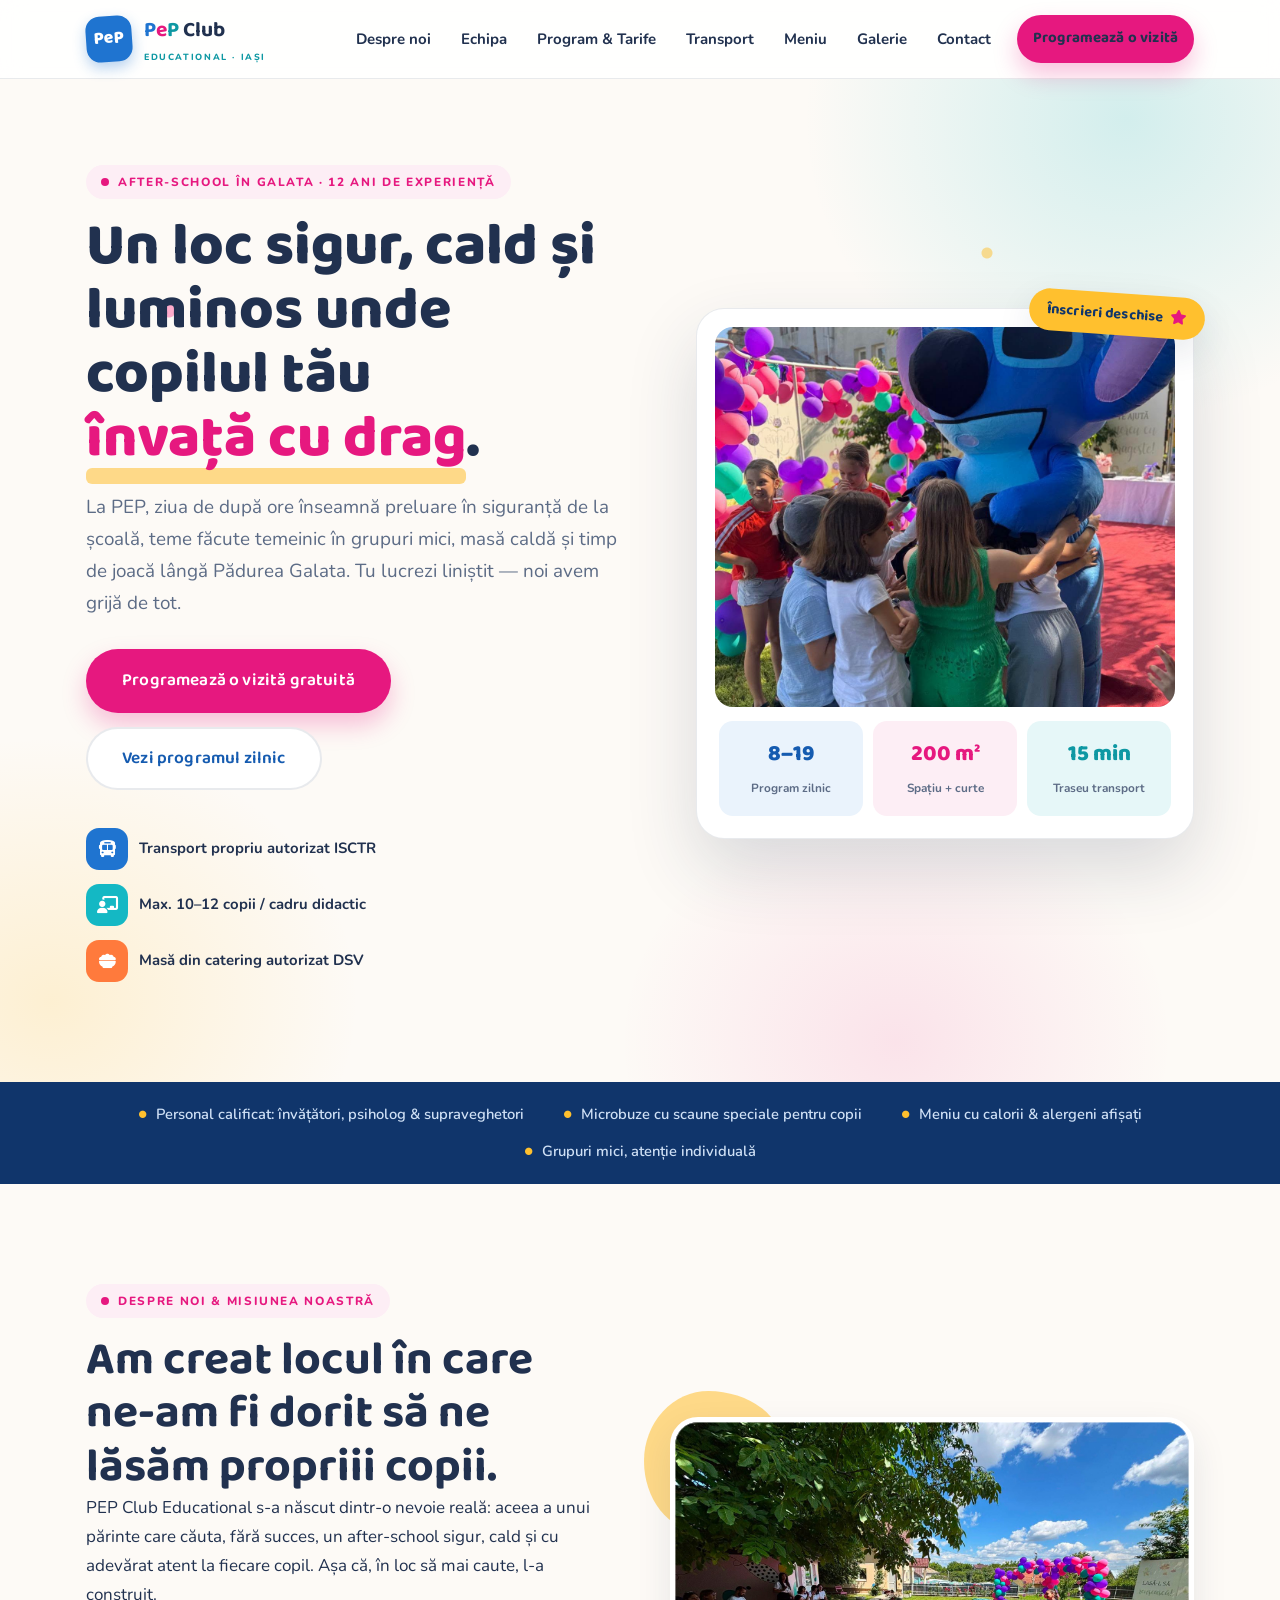
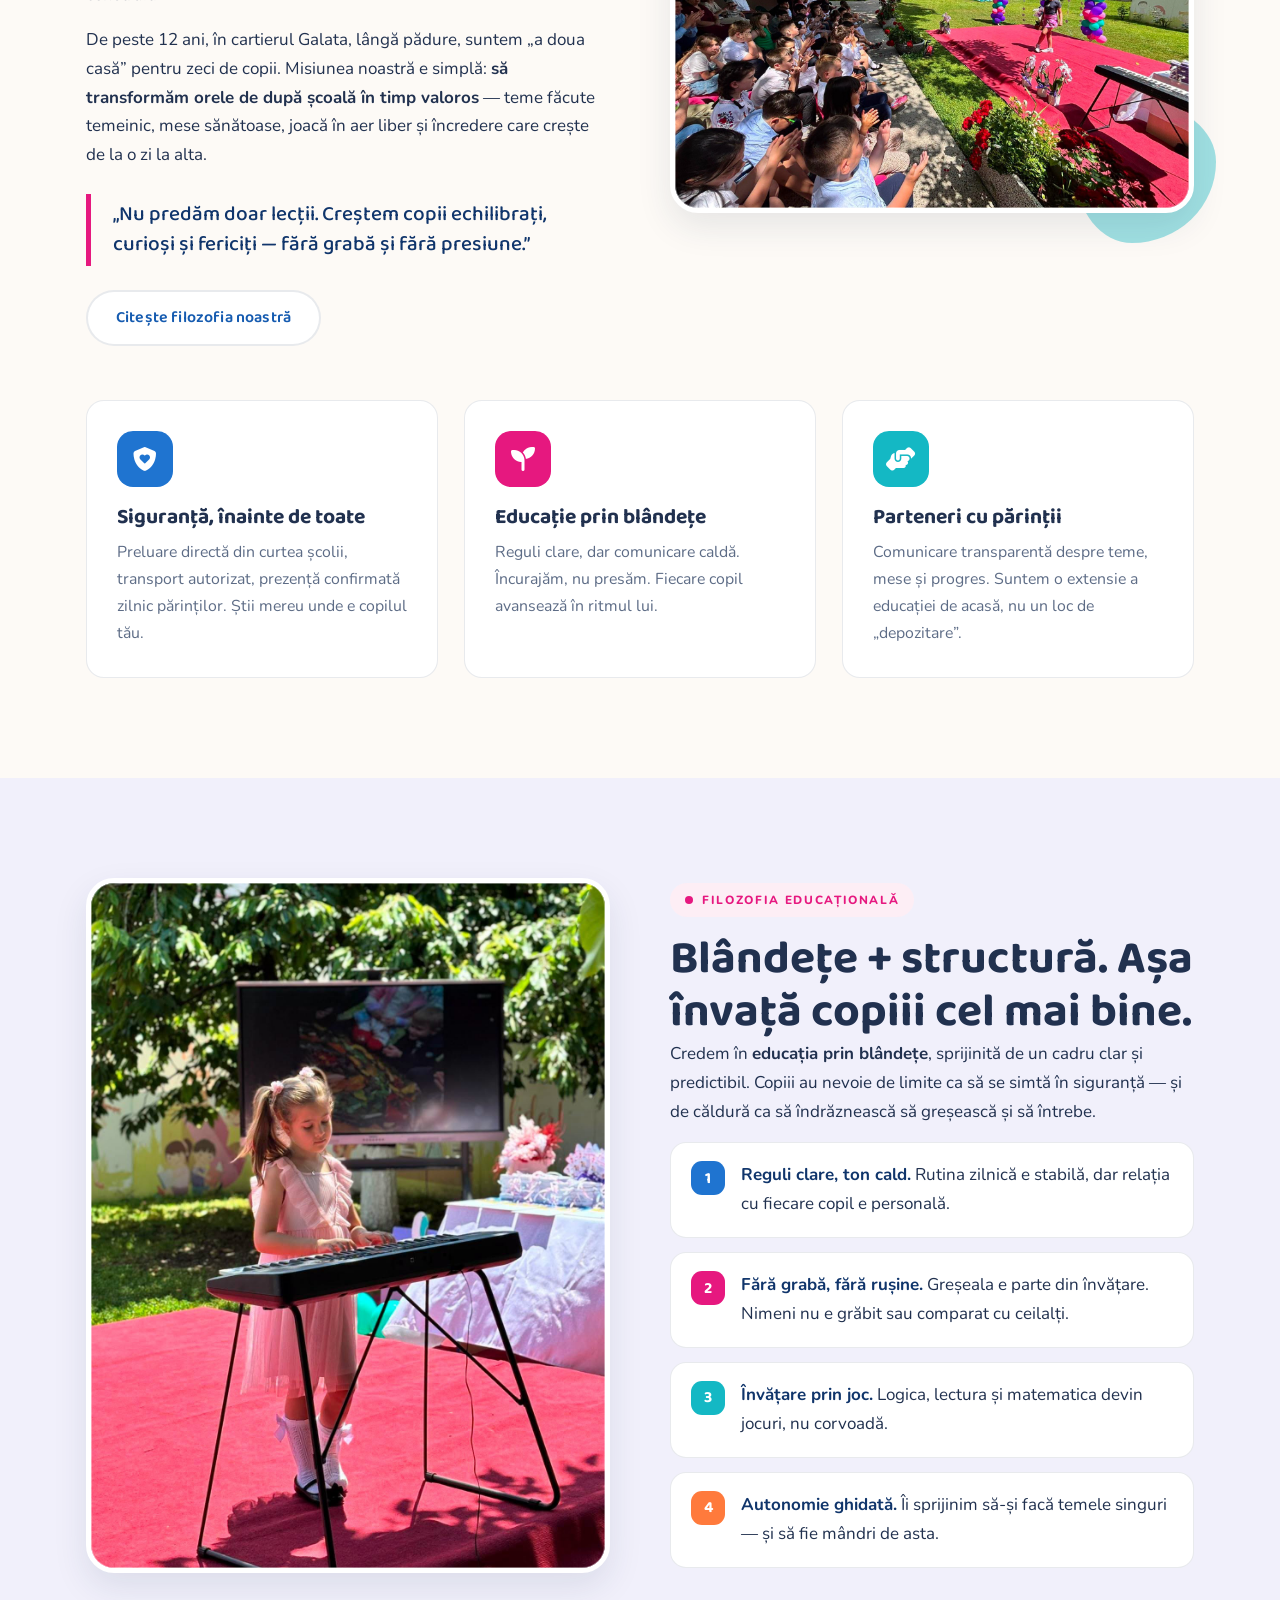
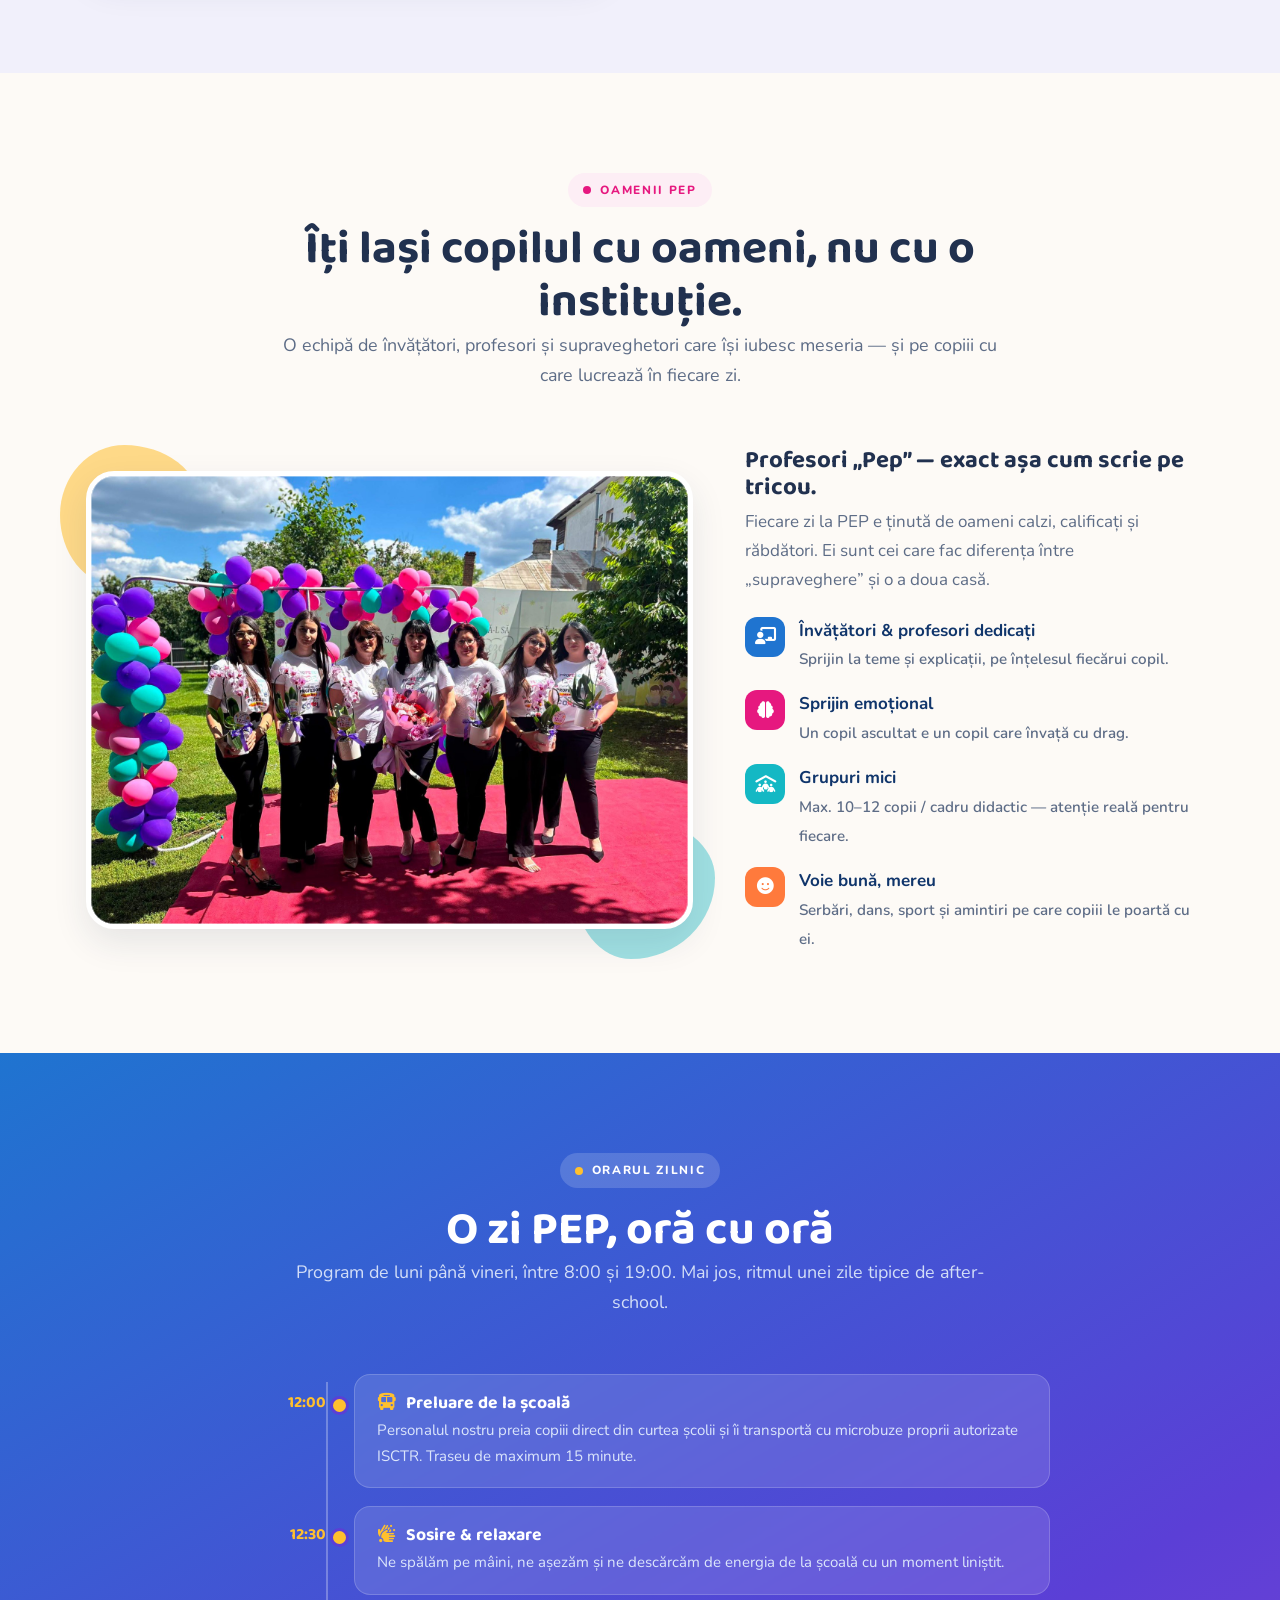
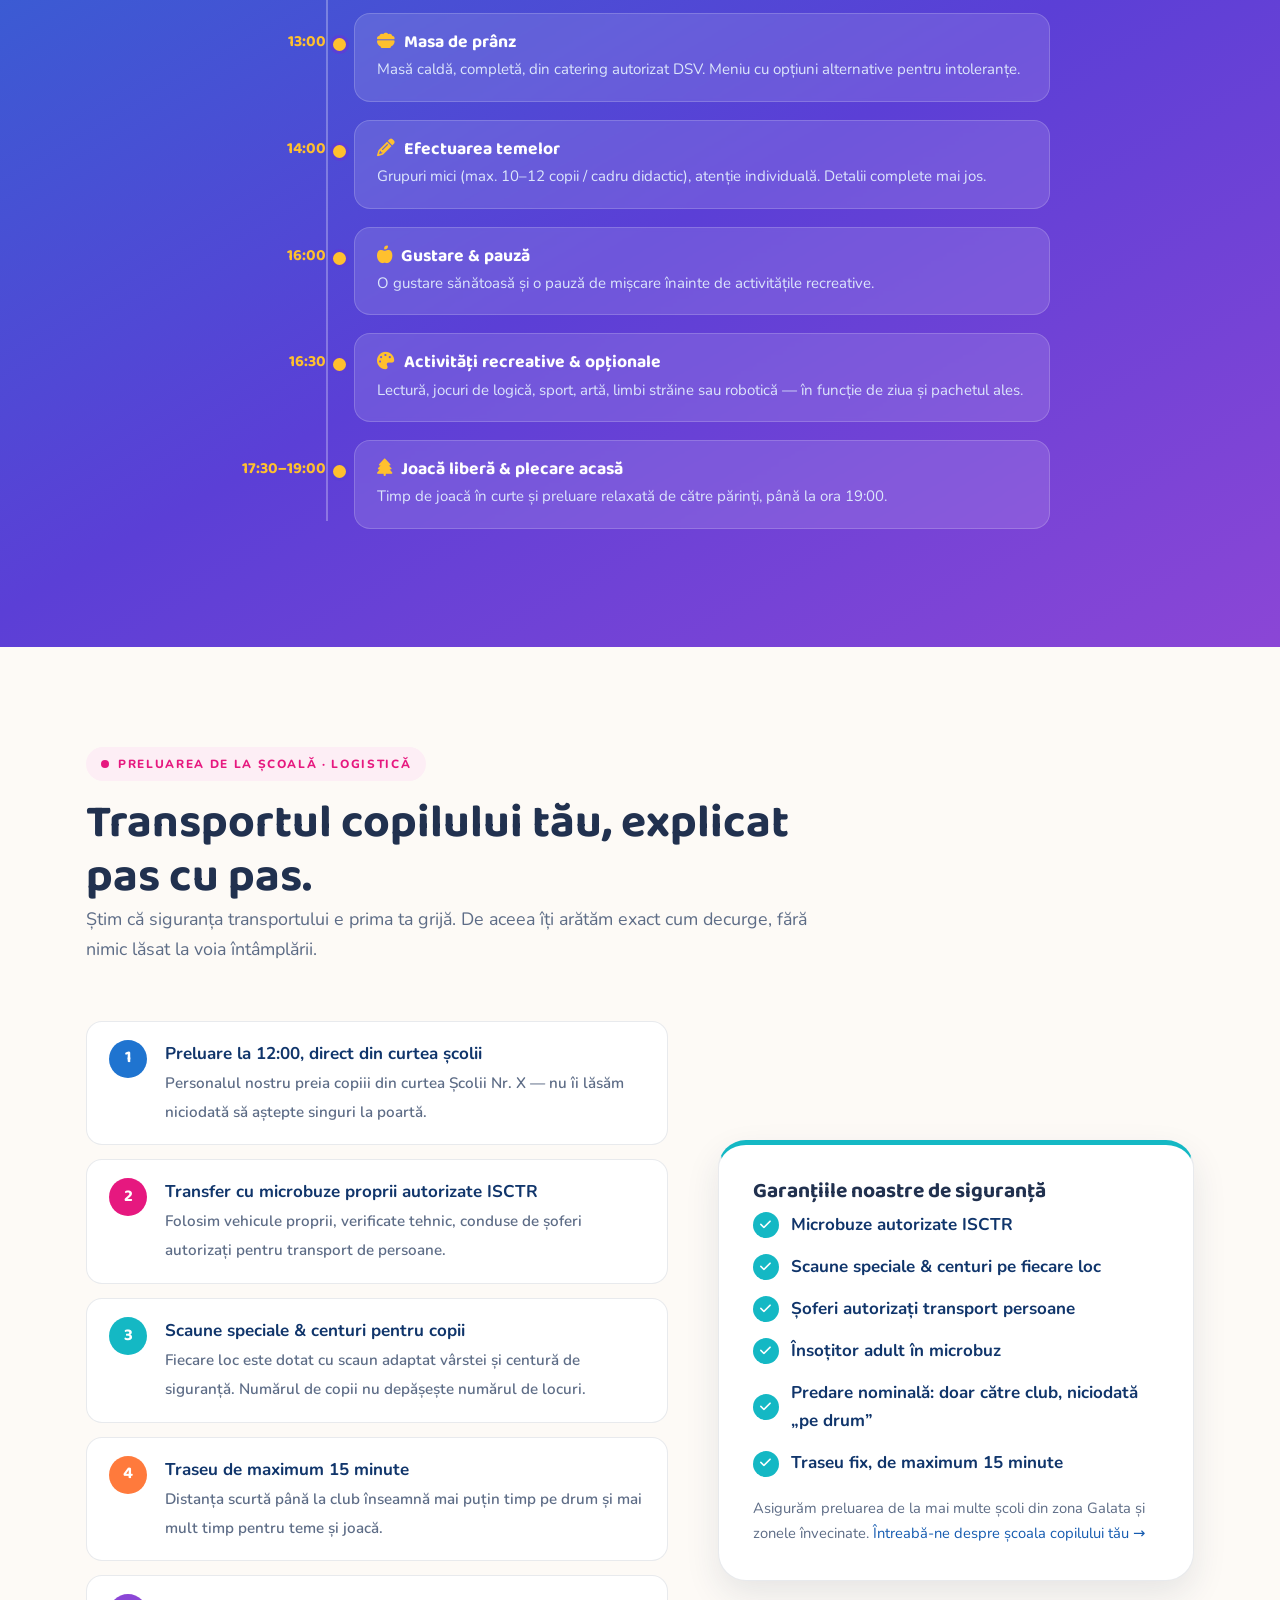
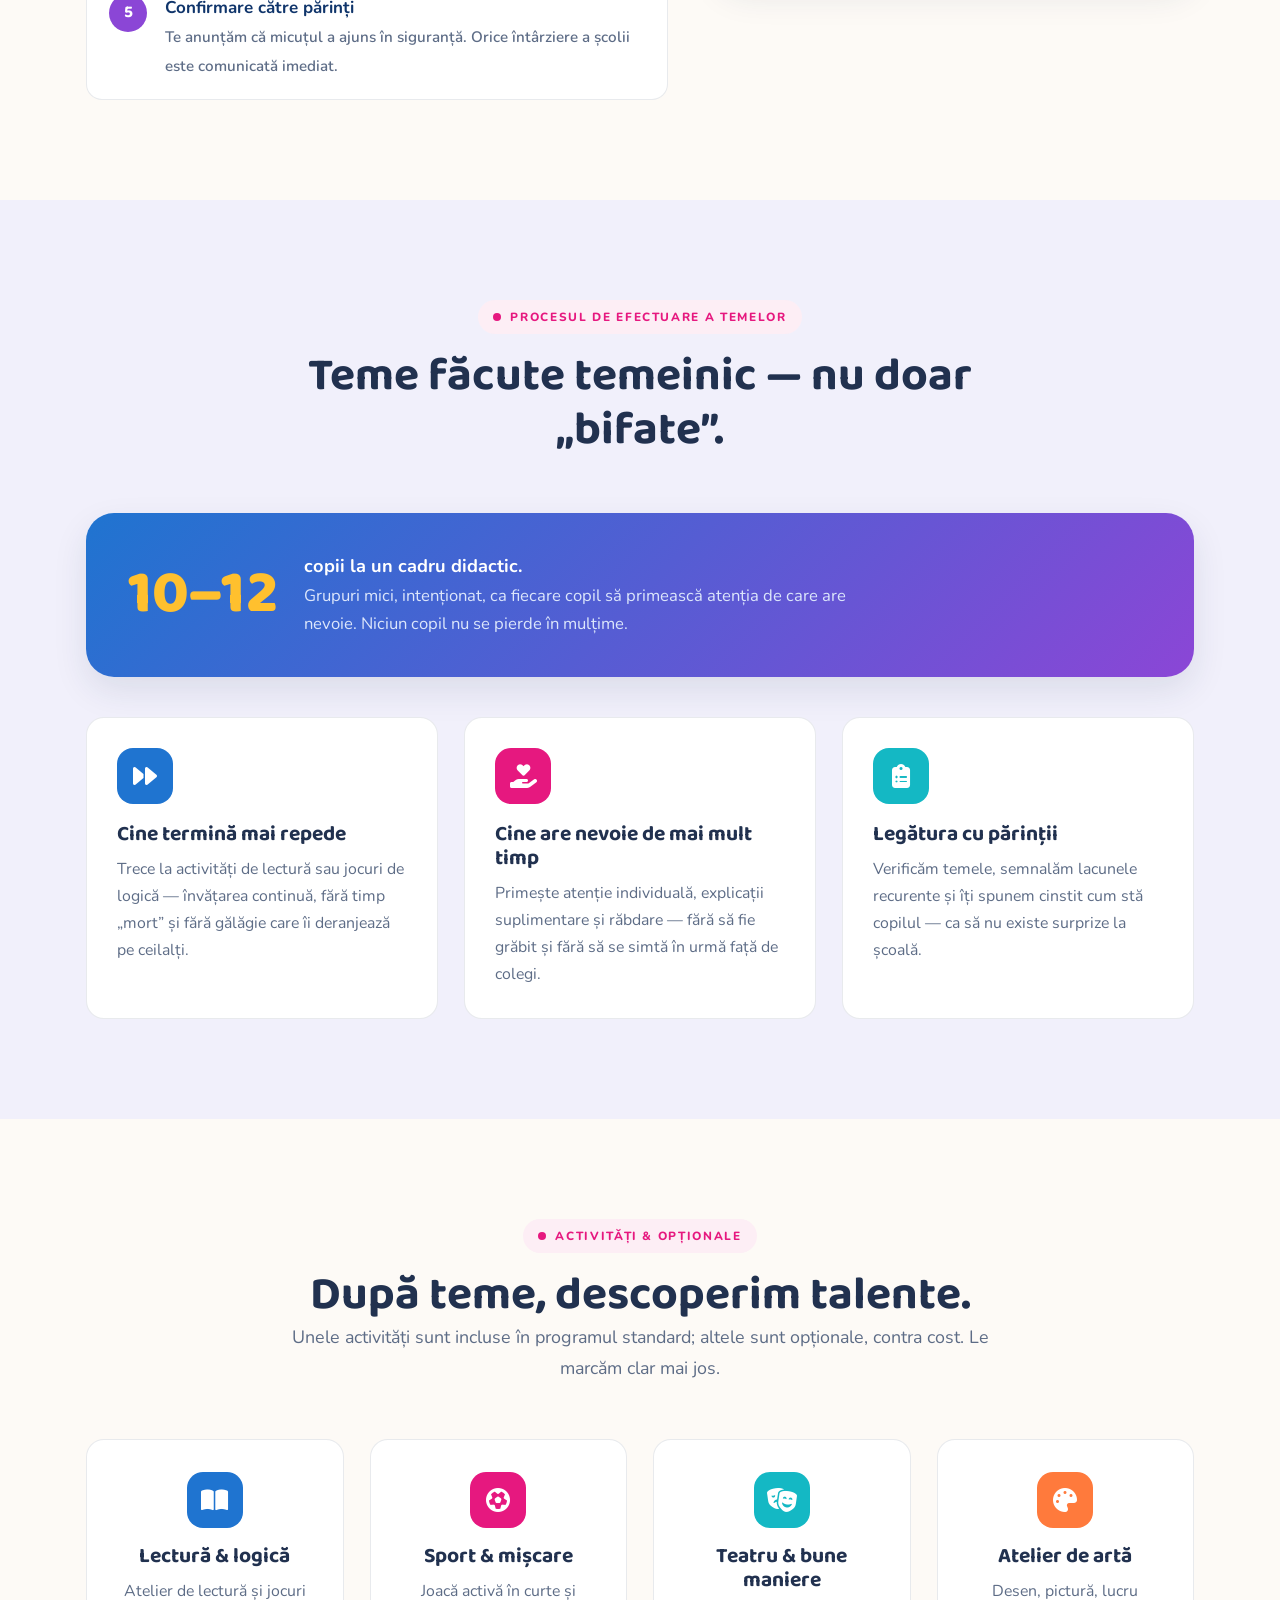
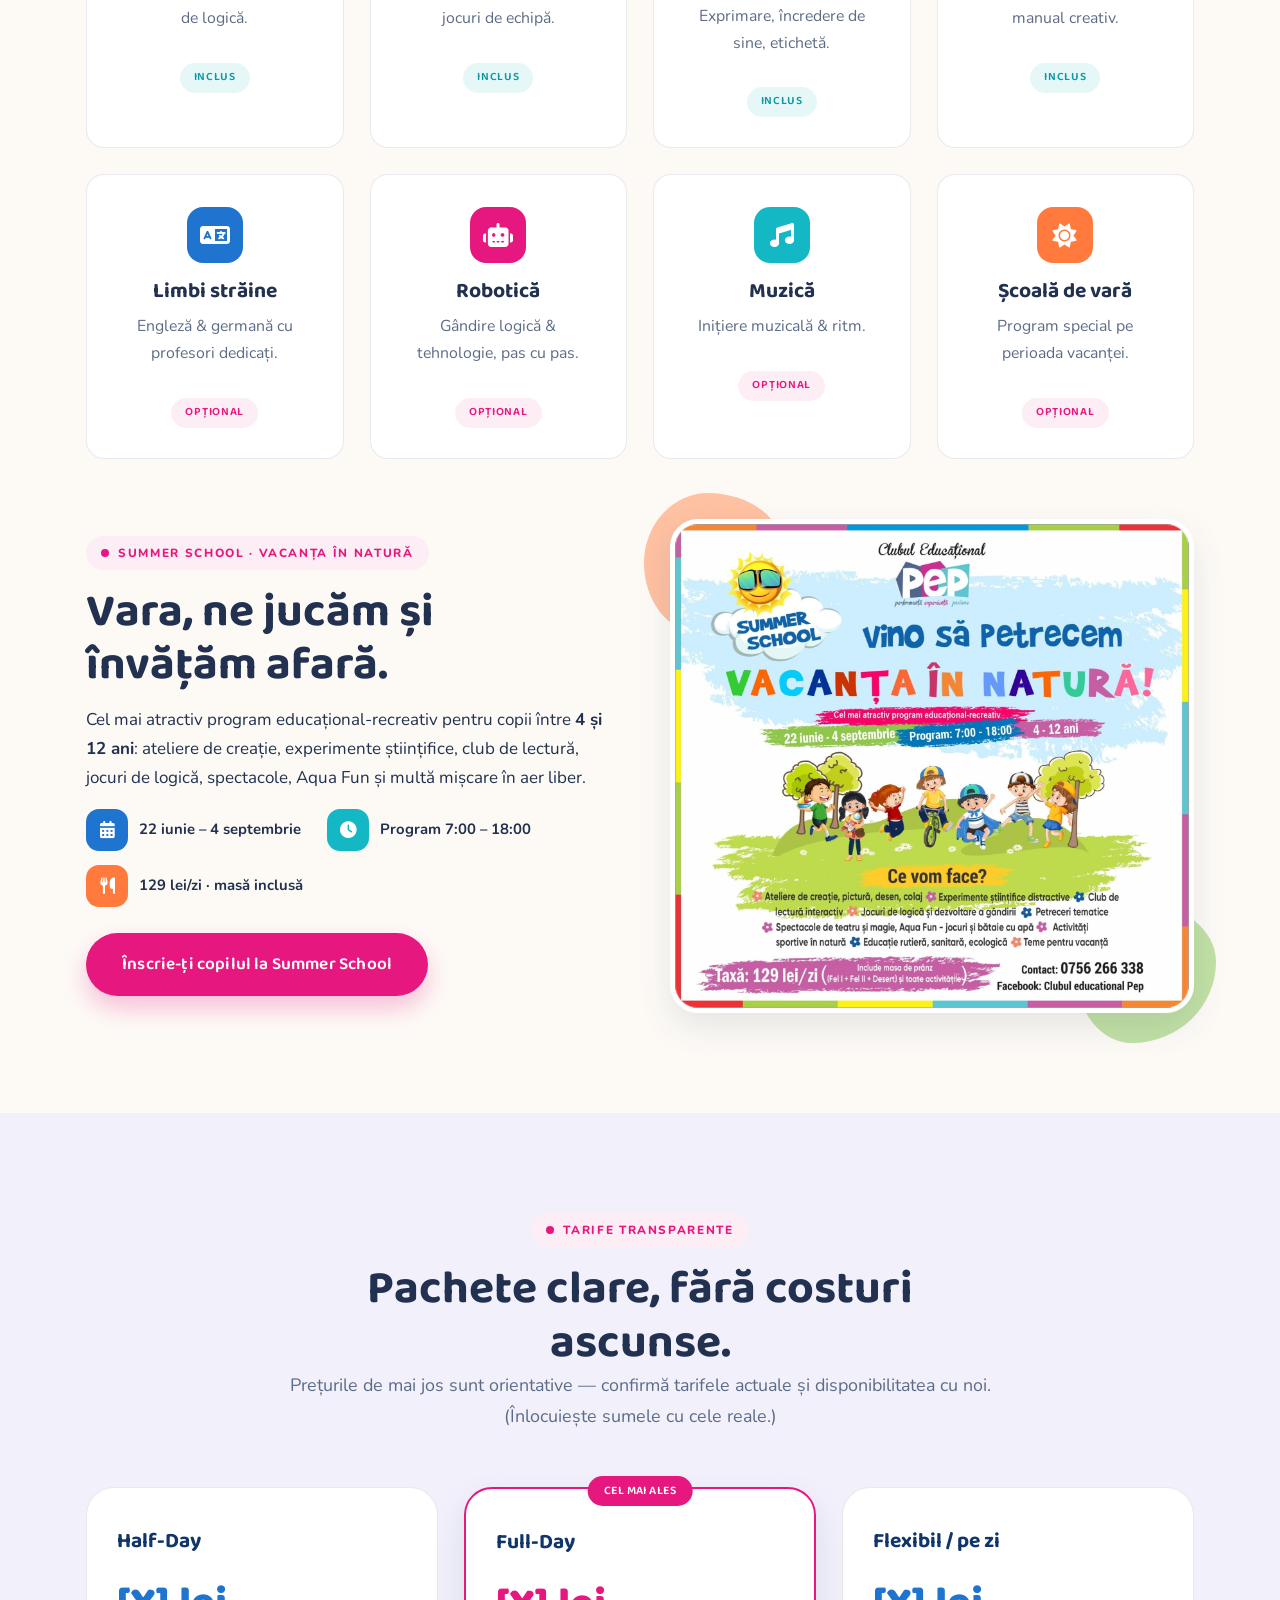
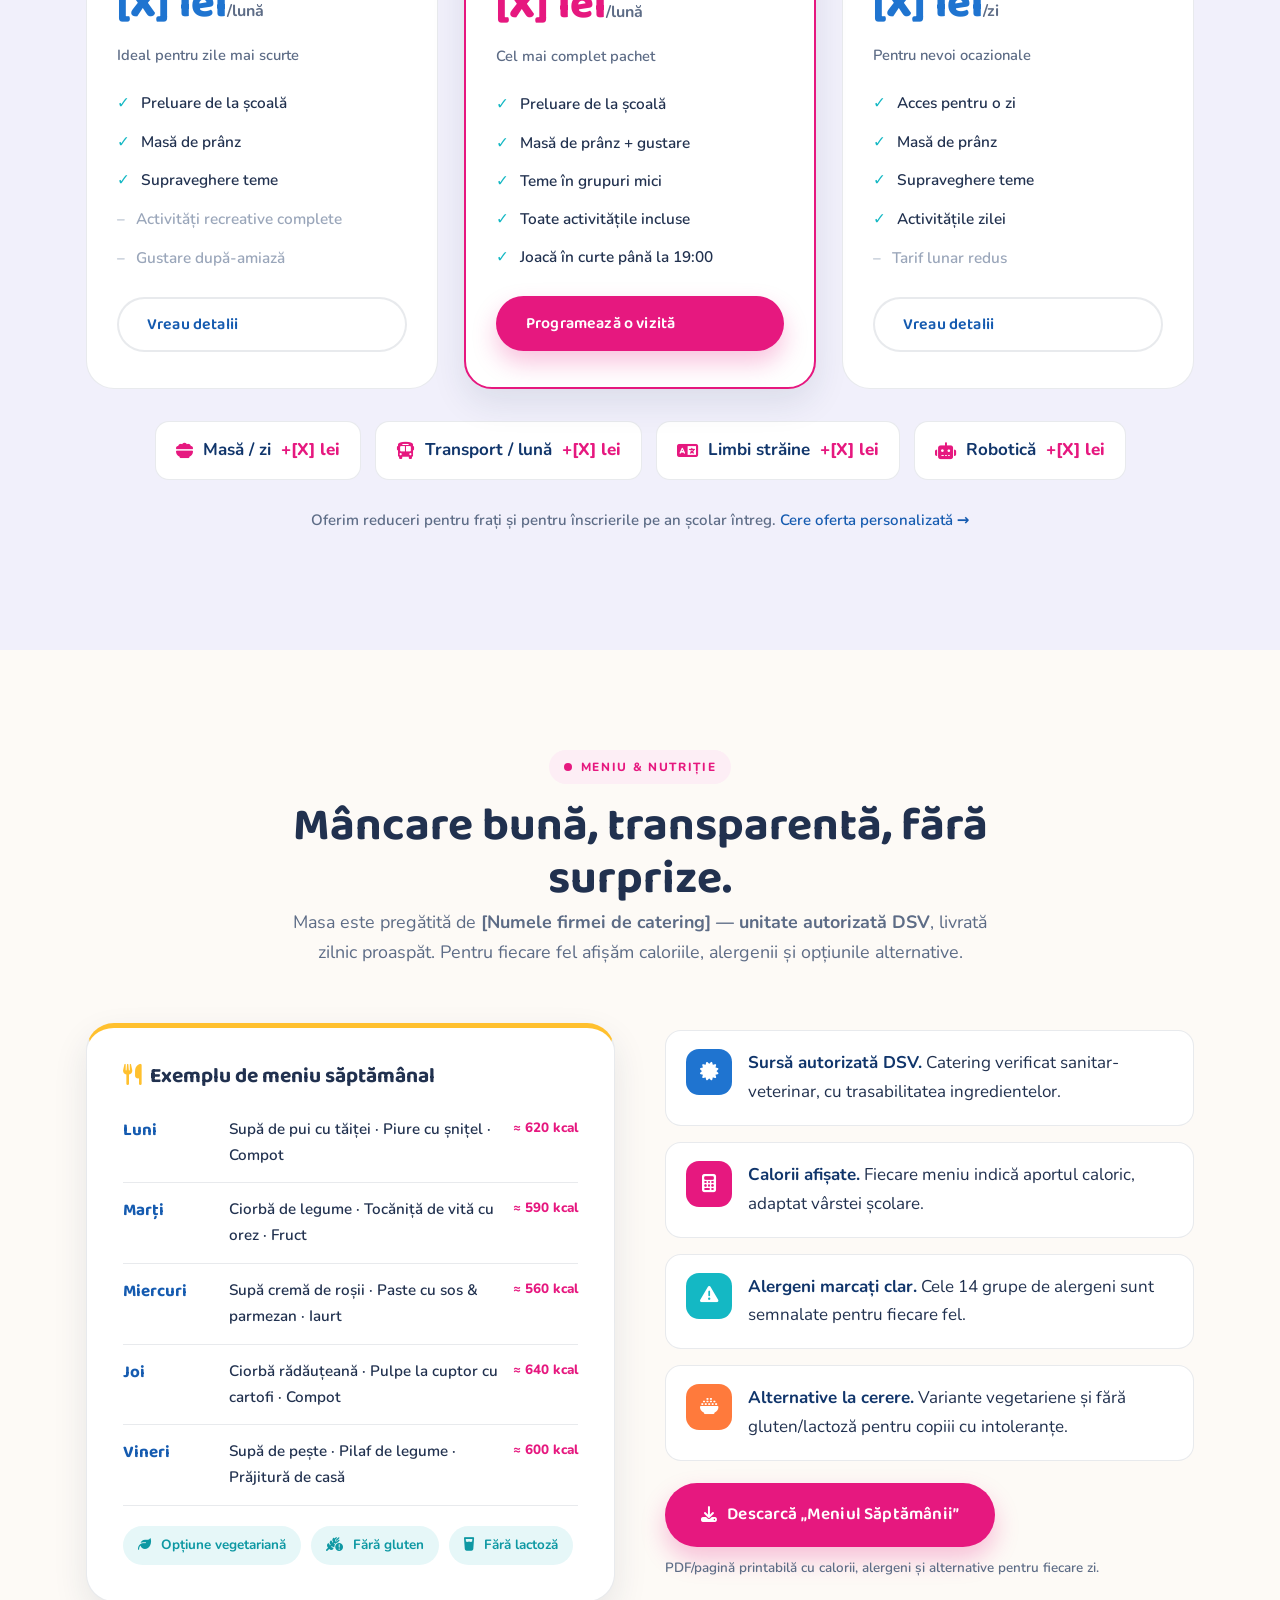
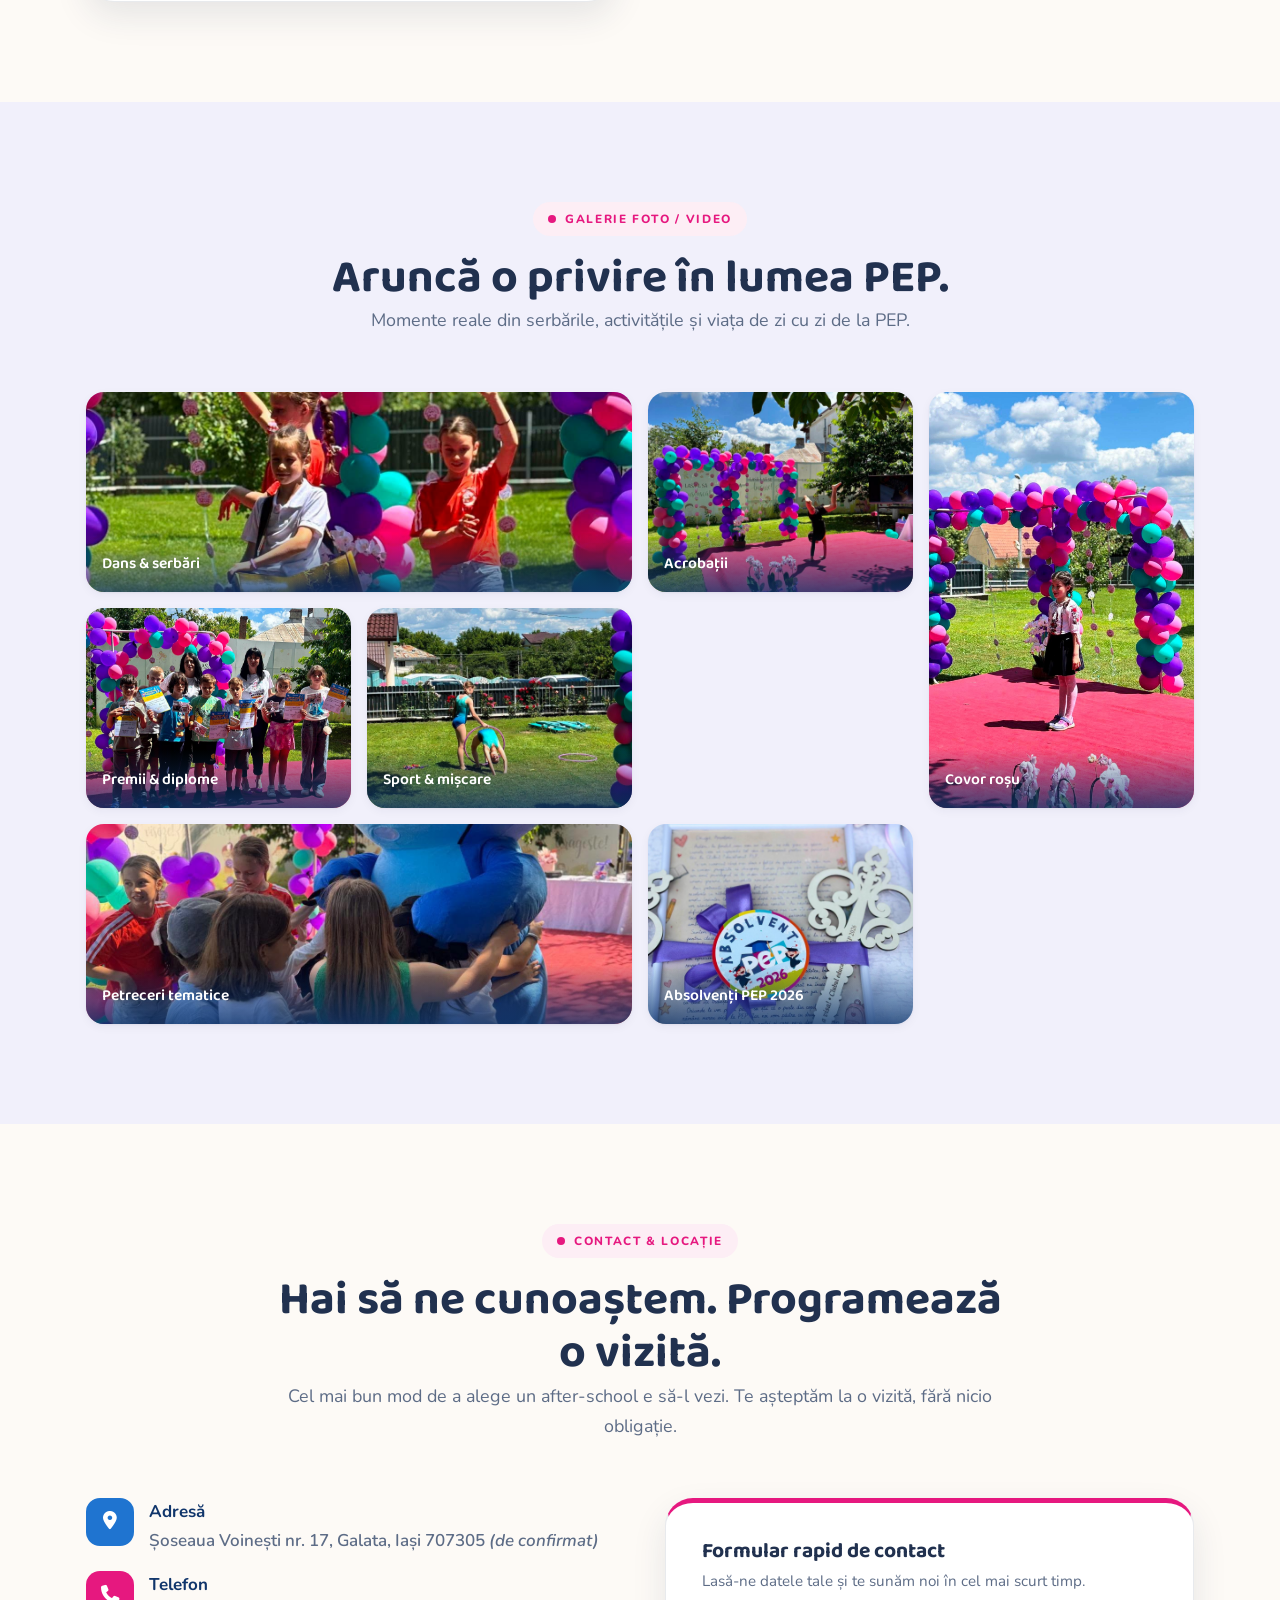
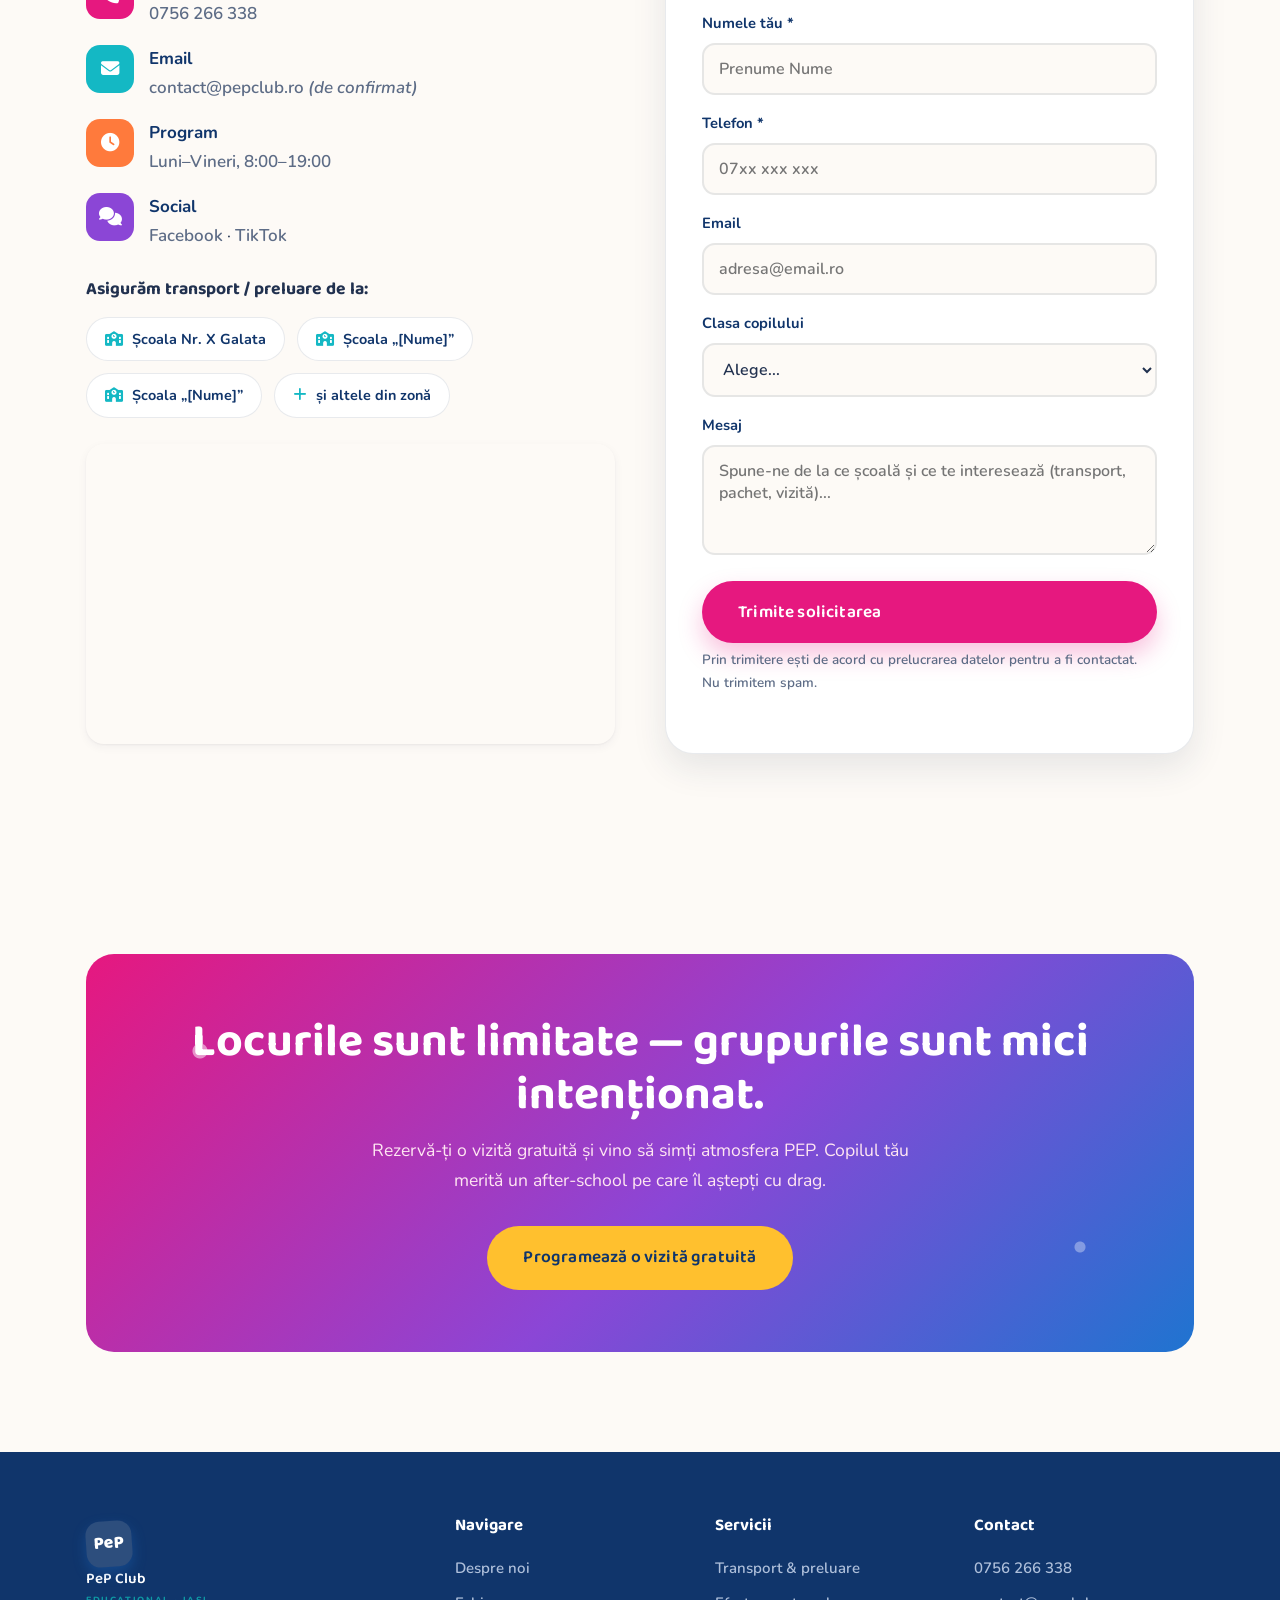
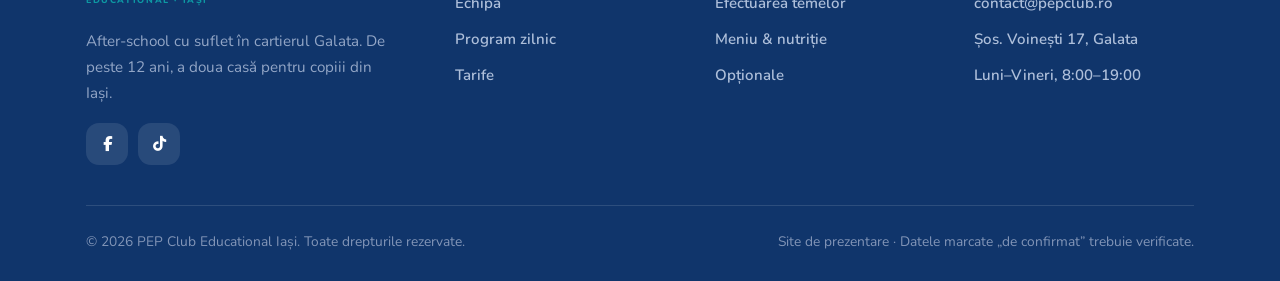
==== commit 8197d04b: "Adaugă imagini foto și ajustări design la pagini Co-Authored-By: Claude Opus 4.8 (1M context) <norep" ====
--- a/index.html
+++ b/index.html
@@ -5,13 +5,13 @@
   <meta name="viewport" content="width=device-width, initial-scale=1.0" />
   <title>PEP Club Educational Iași — After-school cu suflet în Galata</title>
   <meta name="description" content="Club educational PEP Iași: after-school cu preluare sigură de la școală, teme supravegheate (max. 10–12 copii/cadru didactic), masă caldă din catering autorizat și activități creative. Lângă Pădurea Galata." />
-  <meta name="theme-color" content="#173d33" />
+  <meta name="theme-color" content="#1f74d0" />
   <link rel="preconnect" href="https://fonts.googleapis.com" />
   <link rel="preconnect" href="https://fonts.gstatic.com" crossorigin />
-  <link href="https://fonts.googleapis.com/css2?family=Fraunces:ital,opsz,wght@0,9..144,400;0,9..144,500;0,9..144,600;1,9..144,400;1,9..144,500&family=Inter:wght@400;500;600;700&display=swap" rel="stylesheet" />
+  <link href="https://fonts.googleapis.com/css2?family=Baloo+2:wght@500;600;700;800&family=Nunito:wght@400;500;600;700;800&display=swap" rel="stylesheet" />
   <link rel="stylesheet" href="https://cdnjs.cloudflare.com/ajax/libs/font-awesome/6.5.2/css/all.min.css" referrerpolicy="no-referrer" />
   <link rel="stylesheet" href="assets/css/style.css" />
-  <link rel="icon" href="data:image/svg+xml,<svg xmlns='http://www.w3.org/2000/svg' viewBox='0 0 100 100'><rect width='100' height='100' rx='24' fill='%23173d33'/><text x='50' y='68' font-size='50' text-anchor='middle' fill='%23c2a35b' font-family='Georgia,serif' font-weight='bold'>P</text></svg>" />
+  <link rel="icon" href="data:image/svg+xml,<svg xmlns='http://www.w3.org/2000/svg' viewBox='0 0 100 100'><rect width='100' height='100' rx='24' fill='%231f74d0'/><text x='50' y='70' font-size='52' text-anchor='middle' fill='%23ffffff' font-family='Trebuchet MS,sans-serif' font-weight='bold'>P</text></svg>" />
 </head>
 <body>
 
@@ -19,8 +19,8 @@
   <header class="site-header">
     <nav class="container nav">
       <a class="brand" href="#top" aria-label="PEP Club Educational acasă">
-        <span class="logo">PEP</span>
-        <span>PEP Club<small>Educational · Iași</small></span>
+        <span class="logo">PeP</span>
+        <span><span class="wm-blue">P</span><span class="wm-magenta">e</span><span class="wm-teal">P</span> Club<small>Educational · Iași</small></span>
       </a>
       <ul class="nav-links" id="navLinks">
         <li><a href="#despre">Despre noi</a></li>
@@ -61,7 +61,7 @@
       <div class="hero-card reveal">
         <div class="hero-floaty">Înscrieri deschise <i class="fa-solid fa-star"></i></div>
         <div class="hero-photo">
-          <i class="fa-solid fa-children"></i>
+          <img src="assets/img/mascot-stitch.jpg" alt="Copii fericiți la un eveniment PEP, alături de o mascotă" loading="eager" />
         </div>
         <div class="hero-mini">
           <div><strong>8–19</strong><span>Program zilnic</span></div>
@@ -95,11 +95,9 @@
           <a class="btn btn-ghost" href="#filozofie">Citește filozofia noastră</a>
         </div>
         <div class="split-media">
+          <span class="blob b1"></span><span class="blob b2"></span>
           <div class="media-box">
-            <div class="ph">
-              <span class="big"><i class="fa-solid fa-house-chimney"></i></span>
-              <small>FOTO: Clădirea &amp; curtea PEP din Galata<br>(înlocuiește cu o fotografie reală)</small>
-            </div>
+            <img src="assets/img/audience.jpg" alt="Copii și părinți la o serbare PEP, în curtea din Galata" loading="lazy" />
           </div>
         </div>
       </div>
@@ -129,11 +127,9 @@
     <div class="container">
       <div class="split flip">
         <div class="split-media">
-          <div class="media-box" style="background:linear-gradient(150deg,#e8efe9,#dde7df);">
-            <div class="ph">
-              <span class="big"><i class="fa-solid fa-puzzle-piece"></i></span>
-              <small>FOTO: Copii lucrând împreună / atelier de logică</small>
-            </div>
+          <span class="blob b1" style="background:var(--magenta);opacity:.4;"></span><span class="blob b2" style="background:var(--blue);opacity:.4;"></span>
+          <div class="media-box">
+            <img src="assets/img/piano.jpg" alt="Fetiță concentrată cântând la pian în cadrul unei activități PEP" loading="lazy" />
           </div>
         </div>
         <div>
@@ -157,40 +153,24 @@
       <div class="section-head center">
         <span class="eyebrow">Oamenii PEP</span>
         <h2>Îți lași copilul cu oameni, nu cu o instituție.</h2>
-        <p>De aceea ți-i prezentăm așa cum sunt: cu zâmbet, cu pasiuni și cu felul lor de a lucra cu cei mici. (Înlocuiește pozele și citatele cu echipa reală.)</p>
-      </div>
-      <div class="grid grid-4">
-        <div class="team-card reveal">
-          <div class="team-photo" style="background:linear-gradient(155deg,#2c5a4b,#173d33);"><i class="fa-solid fa-chalkboard-user"></i></div>
-          <div class="team-body">
-            <span class="team-role">Învățătoare · Coordonator</span>
-            <h3>[Nume Prenume]</h3>
-            <p class="team-quote">„Îmi place să explic matematica prin jocuri, nu prin presiune. Când un copil spune «aaa, am înțeles!», aia e ziua mea bună.”</p>
-          </div>
-        </div>
-        <div class="team-card reveal">
-          <div class="team-photo" style="background:linear-gradient(155deg,#7e9b6f,#4f6f57);"><i class="fa-solid fa-user-pen"></i></div>
-          <div class="team-body">
-            <span class="team-role">Învățător · Teme &amp; lectură</span>
-            <h3>[Nume Prenume]</h3>
-            <p class="team-quote">„Cred că răbdarea e cel mai bun caiet de teme. Niciun copil nu rămâne în urmă dacă are timp și încredere.”</p>
-          </div>
-        </div>
-        <div class="team-card reveal">
-          <div class="team-photo" style="background:linear-gradient(155deg,#3f6657,#22473b);"><i class="fa-solid fa-brain"></i></div>
-          <div class="team-body">
-            <span class="team-role">Psiholog</span>
-            <h3>[Nume Prenume]</h3>
-            <p class="team-quote">„Un copil ascultat e un copil care învață. Emoțiile lor contează la fel de mult ca notele.”</p>
-          </div>
-        </div>
-        <div class="team-card reveal">
-          <div class="team-photo" style="background:linear-gradient(155deg,#9c8147,#6f5a2c);"><i class="fa-solid fa-face-smile"></i></div>
-          <div class="team-body">
-            <span class="team-role">Supraveghetor · Activități</span>
-            <h3>[Nume Prenume]</h3>
-            <p class="team-quote">„Cele mai bune amintiri se fac în curte. Eu am grijă ca joaca să fie veselă și sigură.”</p>
-          </div>
+        <p>O echipă de învățători, profesori și supraveghetori care își iubesc meseria — și pe copiii cu care lucrează în fiecare zi.</p>
+      </div>
+      <div class="team-feature">
+        <div class="split-media reveal">
+          <span class="blob b1"></span><span class="blob b2"></span>
+          <div class="media-box">
+            <img src="assets/img/team.jpg" alt="Echipa de cadre didactice PEP la serbarea de final de an" loading="lazy" />
+          </div>
+        </div>
+        <div>
+          <h3 style="font-size:1.5rem;margin-bottom:6px;">Profesori „Pep” — exact așa cum scrie pe tricou.</h3>
+          <p style="color:var(--ink-soft);">Fiecare zi la PEP e ținută de oameni calzi, calificați și răbdători. Ei sunt cei care fac diferența între „supraveghere” și o a doua casă.</p>
+          <ul class="team-points">
+            <li><span class="ic"><i class="fa-solid fa-chalkboard-user"></i></span><div><strong>Învățători &amp; profesori dedicați</strong><span>Sprijin la teme și explicații, pe înțelesul fiecărui copil.</span></div></li>
+            <li><span class="ic"><i class="fa-solid fa-brain"></i></span><div><strong>Sprijin emoțional</strong><span>Un copil ascultat e un copil care învață cu drag.</span></div></li>
+            <li><span class="ic"><i class="fa-solid fa-people-roof"></i></span><div><strong>Grupuri mici</strong><span>Max. 10–12 copii / cadru didactic — atenție reală pentru fiecare.</span></div></li>
+            <li><span class="ic"><i class="fa-solid fa-face-smile"></i></span><div><strong>Voie bună, mereu</strong><span>Serbări, dans, sport și amintiri pe care copiii le poartă cu ei.</span></div></li>
+          </ul>
         </div>
       </div>
     </div>
@@ -320,6 +300,26 @@
         <div class="card opt-card reveal"><div class="ic-badge"><i class="fa-solid fa-music"></i></div><h3>Muzică</h3><p>Inițiere muzicală &amp; ritm.</p><br><span class="tag tag-extra">Opțional</span></div>
         <div class="card opt-card reveal"><div class="ic-badge"><i class="fa-solid fa-sun"></i></div><h3>Școală de vară</h3><p>Program special pe perioada vacanței.</p><br><span class="tag tag-extra">Opțional</span></div>
       </div>
+
+      <div class="split" style="margin-top:60px;">
+        <div>
+          <span class="eyebrow">Summer School · Vacanța în natură</span>
+          <h2 style="margin-bottom:14px;">Vara, ne jucăm și învățăm afară.</h2>
+          <p>Cel mai atractiv program educațional-recreativ pentru copii între <strong>4 și 12 ani</strong>: ateliere de creație, experimente științifice, club de lectură, jocuri de logică, spectacole, Aqua Fun și multă mișcare în aer liber.</p>
+          <div class="hero-badges" style="margin-top:8px;">
+            <div class="hero-badge"><span class="ic"><i class="fa-solid fa-calendar-days"></i></span> 22 iunie – 4 septembrie</div>
+            <div class="hero-badge"><span class="ic"><i class="fa-solid fa-clock"></i></span> Program 7:00 – 18:00</div>
+            <div class="hero-badge"><span class="ic"><i class="fa-solid fa-utensils"></i></span> 129 lei/zi · masă inclusă</div>
+          </div>
+          <a class="btn btn-primary btn-lg" href="#contact" style="margin-top:26px;">Înscrie-ți copilul la Summer School</a>
+        </div>
+        <div class="split-media">
+          <span class="blob b1" style="background:var(--orange);opacity:.45;"></span><span class="blob b2" style="background:var(--green);opacity:.45;"></span>
+          <div class="media-box" style="min-height:auto;">
+            <img src="assets/img/summer-flyer.jpg" alt="Afiș Summer School PEP — Vacanța în natură, 22 iunie–4 septembrie, 4–12 ani" loading="lazy" style="min-height:auto;" />
+          </div>
+        </div>
+      </div>
     </div>
   </section>
 
@@ -426,16 +426,16 @@
       <div class="section-head center">
         <span class="eyebrow">Galerie foto / video</span>
         <h2>Aruncă o privire în lumea PEP.</h2>
-        <p>(Înlocuiește aceste casete cu fotografii reale din club. Recomandăm imagini luminoase, cu spațiile și activitățile.)</p>
+        <p>Momente reale din serbările, activitățile și viața de zi cu zi de la PEP.</p>
       </div>
       <div class="gallery">
-        <div class="tile wide" style="background:linear-gradient(150deg,#2c5a4b,#11302a);"><i class="fa-solid fa-school"></i><div class="label">Sălile de curs</div></div>
-        <div class="tile" style="background:linear-gradient(150deg,#7e9b6f,#4f6f57);"><i class="fa-solid fa-book"></i><div class="label">Zona de teme</div></div>
-        <div class="tile tall" style="background:linear-gradient(150deg,#1f4f42,#11302a);"><i class="fa-solid fa-tree"></i><div class="label">Curtea exterioară</div></div>
-        <div class="tile" style="background:linear-gradient(150deg,#9c8147,#6f5a2c);"><i class="fa-solid fa-utensils"></i><div class="label">Sala de mese</div></div>
-        <div class="tile" style="background:linear-gradient(150deg,#3f6657,#22473b);"><i class="fa-solid fa-couch"></i><div class="label">Zona de relaxare</div></div>
-        <div class="tile wide" style="background:linear-gradient(150deg,#2c5a4b,#173d33);"><i class="fa-solid fa-palette"></i><div class="label">Ateliere creative</div></div>
-        <div class="tile" style="background:linear-gradient(150deg,#6f9181,#3f6657);"><i class="fa-solid fa-futbol"></i><div class="label">Sport &amp; joacă</div></div>
+        <a class="tile wide" href="assets/img/dance.jpg" target="_blank" rel="noopener"><img src="assets/img/dance.jpg" alt="Copii dansând pe scenă la serbarea PEP" loading="lazy" /><div class="label">Dans &amp; serbări</div></a>
+        <a class="tile" href="assets/img/gymnastics-handstand.jpg" target="_blank" rel="noopener"><img src="assets/img/gymnastics-handstand.jpg" alt="Copil făcând o acrobație pe covorul roșu" loading="lazy" /><div class="label">Acrobații</div></a>
+        <a class="tile tall" href="assets/img/red-carpet-girl.jpg" target="_blank" rel="noopener"><img src="assets/img/red-carpet-girl.jpg" alt="Fetiță pe covorul roșu sub arcada de baloane" loading="lazy" /><div class="label">Covor roșu</div></a>
+        <a class="tile" href="assets/img/diplomas.jpg" target="_blank" rel="noopener"><img src="assets/img/diplomas.jpg" alt="Copii cu diplome alături de profesoare" loading="lazy" /><div class="label">Premii &amp; diplome</div></a>
+        <a class="tile" href="assets/img/gymnastics-hoops.jpg" target="_blank" rel="noopener"><img src="assets/img/gymnastics-hoops.jpg" alt="Fete făcând gimnastică cu cercuri în curte" loading="lazy" /><div class="label">Sport &amp; mișcare</div></a>
+        <a class="tile wide" href="assets/img/mascot-stitch.jpg" target="_blank" rel="noopener"><img src="assets/img/mascot-stitch.jpg" alt="Copii alături de o mascotă la o petrecere tematică" loading="lazy" /><div class="label">Petreceri tematice</div></a>
+        <a class="tile" href="assets/img/absolvent.jpg" target="_blank" rel="noopener"><img src="assets/img/absolvent.jpg" alt="Diplomă de Absolvent PEP 2026" loading="lazy" /><div class="label">Absolvenți PEP 2026</div></a>
       </div>
     </div>
   </section>
@@ -528,7 +528,7 @@
     <div class="container">
       <div class="footer-grid">
         <div class="footer-brand">
-          <a class="brand" href="#top"><span class="logo">PEP</span><span>PEP Club<small>Educational · Iași</small></span></a>
+          <a class="brand" href="#top"><span class="logo">PeP</span><span><span class="wm-blue">P</span><span class="wm-magenta">e</span><span class="wm-teal">P</span> Club<small>Educational · Iași</small></span></a>
           <p>After-school cu suflet în cartierul Galata. De peste 12 ani, a doua casă pentru copiii din Iași.</p>
           <div class="footer-social">
             <a href="https://www.facebook.com/clubuleducational.pep/" target="_blank" rel="noopener" aria-label="Facebook"><i class="fa-brands fa-facebook-f"></i></a>
--- a/assets/css/style.css
+++ b/assets/css/style.css
@@ -1,30 +1,45 @@
 /* ===================================================================
    PEP Club Educational — Iași
-   Stylesheet — paletă premium: pin profund + ivoriu cald + auriu discret
+   Stylesheet — paletă jucăușă, vie: albastru + magenta + turcoaz
+   (în spiritul brandului PEP: performanță · experiență · pasiune)
    =================================================================== */
 
 :root {
-  --pine-900: #11302a;
-  --pine-700: #173d33;
-  --pine-500: #2c5a4b;
-  --sage: #6f9181;
-  --sage-100: #e8efe9;
-  --gold: #c2a35b;
-  --gold-dark: #a8863f;
-  --ivory: #f8f5ef;
-  --paper: #fffdf9;
-  --cream-2: #f1ece2;
-  --ink: #1f2a25;
-  --ink-soft: #5f6b64;
-  --line: rgba(23, 61, 51, .10);
-  --shadow-sm: 0 1px 2px rgba(23,61,51,.05), 0 2px 6px rgba(23,61,51,.04);
-  --shadow-md: 0 12px 34px rgba(23,61,51,.09);
-  --shadow-lg: 0 28px 70px rgba(23,61,51,.13);
-  --radius: 16px;
-  --radius-lg: 22px;
+  /* Brand — culorile logo-ului PeP */
+  --blue:    #1f74d0;
+  --blue-600:#1862b6;
+  --blue-700:#155bb0;
+  --blue-900:#10356b;
+  --magenta: #e6187f;
+  --pink:    #ff5fa2;
+  --teal:    #14b8c4;
+  --teal-600:#0e98a3;
+  --purple:  #8b46d6;
+  --yellow:  #ffc02e;
+  --green:   #79c043;
+  --orange:  #ff7a3c;
+
+  /* Neutre calde */
+  --ink:      #21314f;
+  --ink-soft: #5d6c86;
+  --ivory:    #fdfaf6;
+  --paper:    #ffffff;
+  --cream-2:  #f1f0fb;      /* tentă lila foarte deschisă pentru secțiuni */
+  --tint-blue:#eaf3fc;
+  --tint-pink:#fdeef5;
+  --tint-teal:#e6f7f8;
+  --line:     rgba(33,49,79,.10);
+
+  --shadow-sm: 0 1px 2px rgba(33,49,79,.05), 0 3px 10px rgba(33,49,79,.05);
+  --shadow-md: 0 14px 34px rgba(33,49,79,.10);
+  --shadow-lg: 0 30px 70px rgba(33,49,79,.16);
+  --shadow-color: 0 16px 32px rgba(31,116,208,.18);
+
+  --radius: 18px;
+  --radius-lg: 28px;
   --maxw: 1160px;
-  --ff: "Inter", system-ui, -apple-system, sans-serif;
-  --ff-display: "Fraunces", Georgia, "Times New Roman", serif;
+  --ff: "Nunito", system-ui, -apple-system, sans-serif;
+  --ff-display: "Baloo 2", "Nunito", system-ui, sans-serif;
 }
 
 * { box-sizing: border-box; margin: 0; padding: 0; }
@@ -41,141 +56,160 @@
   text-rendering: optimizeLegibility;
 }
 
-h1, h2, h3, h4 { font-family: var(--ff-display); line-height: 1.18; color: var(--pine-900); font-weight: 500; letter-spacing: -.01em; }
-h2 { font-size: clamp(1.9rem, 3.6vw, 2.8rem); }
-h3 { font-size: 1.3rem; font-weight: 600; }
+h1, h2, h3, h4 { font-family: var(--ff-display); line-height: 1.15; color: var(--ink); font-weight: 700; letter-spacing: 0; }
+h2 { font-size: clamp(2rem, 3.8vw, 2.9rem); }
+h3 { font-size: 1.32rem; font-weight: 700; }
 p { margin-bottom: 1rem; }
-a { color: var(--pine-700); text-decoration: none; transition: color .15s; }
+a { color: var(--blue-700); text-decoration: none; transition: color .15s; }
 img { max-width: 100%; display: block; }
 
 /* ---------- Icons (Font Awesome) ---------- */
-.ic-badge i,
-.hero-badge .ic i,
-.ci-row .ic i,
-.nutri-points .ic i { color: var(--pine-700); }
-.value-card .ic-badge i,
-.opt-card .ic-badge i { color: var(--gold-dark); }
-.safety-card li .ic i { color: var(--sage); }
-.diet-badge i, .school-chip span i { color: inherit; }
-.trust .dot { font-size: .42em; vertical-align: middle; color: var(--gold); }
-.tl-card h3 i, .menu-card h3 i { color: var(--gold); margin-right: 9px; }
-.team-photo i, .gallery .tile > i, .hero-photo i, .media-box .ph .big { line-height: 1; }
 .btn i { font-size: .92em; }
+.trust .dot { font-size: .5em; vertical-align: middle; color: var(--yellow); }
+.tl-card h3 i, .menu-card h3 i { margin-right: 9px; color: var(--yellow); }
 
 .container { width: 100%; max-width: var(--maxw); margin: 0 auto; padding: 0 26px; }
 
-.section { padding: 104px 0; }
-.section--tint { background: var(--cream-2); }
-.section--green { background: var(--pine-900); color: #d9e6df; }
+.section { padding: 100px 0; position: relative; }
+.section--tint  { background: var(--cream-2); }
+.section--blue-tint { background: var(--tint-blue); }
+.section--pink-tint { background: var(--tint-pink); }
+.section--green {
+  background: linear-gradient(150deg, #1f74d0 0%, #5b3fd6 60%, #8b46d6 100%);
+  color: #eaf1ff;
+}
 .section--green h2, .section--green h3 { color: #fff; }
 
 .eyebrow {
-  display: inline-block;
-  font-family: var(--ff);
-  font-weight: 600;
-  letter-spacing: .22em;
-  text-transform: uppercase;
-  font-size: .72rem;
-  color: var(--gold-dark);
-  margin-bottom: 18px;
-  position: relative;
-  padding-left: 34px;
-}
-.eyebrow::before { content:""; position:absolute; left:0; top:50%; width:24px; height:1.5px; background: var(--gold); }
-.section-head { max-width: 720px; margin-bottom: 60px; }
+  display: inline-flex; align-items: center; gap: 9px;
+  font-family: var(--ff); font-weight: 800;
+  letter-spacing: .14em; text-transform: uppercase;
+  font-size: .74rem; color: var(--magenta);
+  margin-bottom: 16px;
+  background: var(--tint-pink);
+  padding: 7px 15px; border-radius: 100px;
+}
+.eyebrow::before { content:""; width: 8px; height: 8px; border-radius: 50%; background: var(--magenta); }
+.section-head { max-width: 730px; margin-bottom: 56px; }
 .section-head.center { margin-left: auto; margin-right: auto; text-align: center; }
-.section-head.center .eyebrow { padding-left: 0; }
-.section-head.center .eyebrow::before { display:none; }
-.section-head p { color: var(--ink-soft); font-size: 1.1rem; }
-.section--green .section-head p { color: #aec5ba; }
-.section--green .eyebrow { color: var(--gold); }
-.section--green .eyebrow::before { background: var(--gold); }
+.section-head.center .eyebrow { justify-content: center; }
+.section-head p { color: var(--ink-soft); font-size: 1.12rem; }
+.section--green .section-head p { color: #d3def7; }
+.section--green .eyebrow { color: #fff; background: rgba(255,255,255,.16); }
+.section--green .eyebrow::before { background: var(--yellow); }
 
 /* ---------- Buttons ---------- */
 .btn {
   display: inline-flex; align-items: center; gap: 10px;
-  font-family: var(--ff); font-weight: 600; font-size: .98rem; letter-spacing: .01em;
-  padding: 13px 28px; border-radius: 100px; border: 1.5px solid transparent;
-  cursor: pointer; transition: transform .2s ease, box-shadow .2s ease, background .2s ease, color .2s ease;
+  font-family: var(--ff-display); font-weight: 600; font-size: 1rem; letter-spacing: .01em;
+  padding: 12px 28px; border-radius: 100px; border: 2px solid transparent;
+  cursor: pointer; transition: transform .18s ease, box-shadow .2s ease, background .2s ease, color .2s ease;
   text-align: center;
 }
 .btn:hover { transform: translateY(-2px); }
-.btn-primary { background: var(--pine-700); color: var(--ivory); box-shadow: var(--shadow-sm); }
-.btn-primary:hover { background: var(--pine-900); box-shadow: var(--shadow-md); }
-.btn-ghost { background: transparent; border-color: var(--line); color: var(--pine-700); }
-.btn-ghost:hover { border-color: var(--pine-700); background: var(--paper); }
-.btn-white { background: var(--gold); color: var(--pine-900); }
-.btn-white:hover { background: #d4b876; }
-.btn-lg { padding: 16px 34px; font-size: 1.04rem; }
+.btn-primary { background: var(--magenta); color: #fff; box-shadow: var(--shadow-color); box-shadow: 0 12px 24px rgba(230,24,127,.26); }
+.btn-primary:hover { background: #c8116c; box-shadow: 0 16px 30px rgba(230,24,127,.32); }
+.btn-ghost { background: var(--paper); border-color: var(--line); color: var(--blue-700); }
+.btn-ghost:hover { border-color: var(--blue); background: var(--tint-blue); }
+.btn-white { background: var(--yellow); color: var(--blue-900); }
+.btn-white:hover { background: #ffce54; }
+.btn-lg { padding: 15px 34px; font-size: 1.08rem; }
 
 /* ---------- Header / Nav ---------- */
 .site-header {
   position: sticky; top: 0; z-index: 100;
-  background: rgba(248,245,239,.82);
-  backdrop-filter: saturate(150%) blur(12px);
+  background: rgba(255,255,255,.86);
+  backdrop-filter: saturate(160%) blur(12px);
   border-bottom: 1px solid var(--line);
 }
 .nav { display: flex; align-items: center; justify-content: space-between; height: 78px; }
-.brand { display: flex; align-items: center; gap: 12px; font-family: var(--ff-display); font-weight: 600; font-size: 1.32rem; color: var(--pine-900); }
+.brand { display: flex; align-items: center; gap: 12px; font-family: var(--ff-display); font-weight: 700; font-size: 1.32rem; color: var(--ink); }
 .brand .logo {
-  width: 42px; height: 42px; border-radius: 12px;
-  background: var(--pine-700);
-  display: grid; place-items: center; color: var(--gold); font-family: var(--ff-display); font-weight: 600; font-size: 1rem;
-}
-.brand small { display:block; font-family: var(--ff); font-weight:600; font-size:.58rem; letter-spacing:.22em; color: var(--gold-dark); text-transform: uppercase; margin-top:1px; }
-.nav-links { display: flex; align-items: center; gap: 4px; list-style: none; }
-.nav-links a { color: var(--ink); font-weight: 500; font-size: .94rem; padding: 9px 14px; border-radius: 100px; transition: background .15s, color .15s; }
-.nav-links a:hover { background: var(--sage-100); color: var(--pine-900); }
+  width: 46px; height: 46px; border-radius: 14px;
+  background: var(--blue);
+  display: grid; place-items: center; color: #fff; font-family: var(--ff-display); font-weight: 800; font-size: 1.1rem;
+  box-shadow: 0 6px 14px rgba(31,116,208,.32);
+  transform: rotate(-4deg);
+}
+/* Wordmark colorat PeP */
+.brand .logo .l1 { color:#fff; }
+.brand small { display:block; font-family: var(--ff); font-weight:800; font-size:.56rem; letter-spacing:.18em; color: var(--teal-600); text-transform: uppercase; margin-top:1px; }
+.brand .wm-blue { color: var(--blue); }
+.brand .wm-magenta { color: var(--magenta); }
+.brand .wm-teal { color: var(--teal-600); }
+.nav-links { display: flex; align-items: center; gap: 2px; list-style: none; }
+.nav-links a { color: var(--ink); font-weight: 700; font-size: .94rem; padding: 9px 14px; border-radius: 100px; transition: background .15s, color .15s; }
+.nav-links a:hover { background: var(--tint-blue); color: var(--blue-700); }
 .nav-cta { margin-left: 10px; }
 .nav-toggle { display: none; background: none; border: 0; cursor: pointer; padding: 8px; }
-.nav-toggle span { display:block; width:25px; height:2px; background: var(--pine-900); border-radius:3px; margin:6px 0; transition:.25s; }
-.nav-toggle.open span:nth-child(1){ transform: translateY(8px) rotate(45deg); }
+.nav-toggle span { display:block; width:25px; height:2.5px; background: var(--blue-900); border-radius:3px; margin:6px 0; transition:.25s; }
+.nav-toggle.open span:nth-child(1){ transform: translateY(8.5px) rotate(45deg); }
 .nav-toggle.open span:nth-child(2){ opacity:0; }
-.nav-toggle.open span:nth-child(3){ transform: translateY(-8px) rotate(-45deg); }
+.nav-toggle.open span:nth-child(3){ transform: translateY(-8.5px) rotate(-45deg); }
 
 /* ---------- Hero ---------- */
-.hero { position: relative; overflow: hidden; background: var(--ivory); padding: 96px 0 110px; }
+.hero { position: relative; overflow: hidden; background: var(--ivory); padding: 86px 0 100px; }
 .hero::before {
-  content:""; position:absolute; inset:0;
+  content:""; position:absolute; inset:0; pointer-events:none;
   background:
-    radial-gradient(50% 55% at 90% 6%, rgba(111,145,129,.16), transparent 60%),
-    radial-gradient(46% 46% at 2% 96%, rgba(194,163,91,.12), transparent 60%);
-  pointer-events:none;
-}
-.hero-grid { position: relative; display: grid; grid-template-columns: 1.05fr .95fr; gap: 64px; align-items: center; }
-.hero h1 { font-size: clamp(2.4rem, 5vw, 3.7rem); margin-bottom: 22px; font-weight: 400; }
-.hero h1 .accent { font-style: italic; color: var(--gold-dark); }
-.hero-lead { font-size: 1.16rem; color: var(--ink-soft); margin-bottom: 32px; max-width: 540px; }
+    radial-gradient(42% 50% at 88% 4%, rgba(20,184,196,.18), transparent 60%),
+    radial-gradient(40% 44% at 4% 92%, rgba(255,192,46,.18), transparent 60%),
+    radial-gradient(36% 40% at 70% 96%, rgba(230,24,127,.10), transparent 60%);
+}
+/* puncte confetti decorative */
+.hero::after {
+  content:""; position:absolute; inset:0; pointer-events:none; opacity:.5;
+  background-image:
+    radial-gradient(circle, var(--pink) 0 6px, transparent 7px),
+    radial-gradient(circle, var(--teal) 0 5px, transparent 6px),
+    radial-gradient(circle, var(--yellow) 0 5px, transparent 6px);
+  background-position: 12% 22%, 90% 70%, 78% 16%;
+  background-repeat: no-repeat;
+  background-size: 40px 40px;
+}
+.hero-grid { position: relative; z-index: 1; display: grid; grid-template-columns: 1.05fr .95fr; gap: 60px; align-items: center; }
+.hero h1 { font-size: clamp(2.4rem, 5vw, 3.7rem); margin-bottom: 20px; font-weight: 800; line-height: 1.08; }
+.hero h1 .accent { color: var(--magenta); position: relative; white-space: nowrap; }
+.hero h1 .accent::after { content:""; position:absolute; left:0; right:0; bottom:.04em; height:.26em; background: var(--yellow); opacity:.55; border-radius:6px; z-index:-1; }
+.hero-lead { font-size: 1.18rem; color: var(--ink-soft); margin-bottom: 30px; max-width: 540px; }
 .hero-actions { display: flex; gap: 14px; flex-wrap: wrap; }
-.hero-badges { display: flex; gap: 26px; flex-wrap: wrap; margin-top: 40px; }
-.hero-badge { display:flex; align-items:center; gap:11px; font-weight:500; color: var(--pine-900); font-size:.93rem; }
-.hero-badge .ic { width:40px; height:40px; border-radius:11px; background: var(--paper); border:1px solid var(--line); display:grid; place-items:center; font-size:1.05rem; }
+.hero-badges { display: flex; gap: 14px 26px; flex-wrap: wrap; margin-top: 38px; }
+.hero-badge { display:flex; align-items:center; gap:11px; font-weight:700; color: var(--ink); font-size:.93rem; }
+.hero-badge .ic { width:42px; height:42px; border-radius:13px; display:grid; place-items:center; font-size:1.05rem; color:#fff; }
+.hero-badge:nth-child(1) .ic { background: var(--blue); }
+.hero-badge:nth-child(2) .ic { background: var(--teal); }
+.hero-badge:nth-child(3) .ic { background: var(--orange); }
 
 .hero-card {
   position: relative; background: var(--paper); border-radius: var(--radius-lg);
-  box-shadow: var(--shadow-lg); padding: 26px; border:1px solid var(--line);
+  box-shadow: var(--shadow-lg); padding: 18px; border:1px solid var(--line);
+  transform: rotate(1.4deg);
 }
 .hero-photo {
-  height: 312px; border-radius: var(--radius); overflow:hidden;
-  background: linear-gradient(155deg, var(--pine-700), var(--pine-900));
-  display:grid; place-items:center; color: rgba(255,255,255,.92); position:relative;
-}
-.hero-photo i { font-size: 4.4rem; color: var(--gold); opacity:.95; }
-.hero-mini { display:grid; grid-template-columns: repeat(3,1fr); gap:12px; margin-top:16px; }
-.hero-mini div { background: var(--cream-2); border-radius:12px; padding:15px 10px; text-align:center; }
-.hero-mini strong { display:block; font-family: var(--ff-display); font-weight:600; font-size:1.4rem; color: var(--pine-700); }
-.hero-mini span { font-size:.74rem; color: var(--ink-soft); font-weight:500; }
+  height: 380px; border-radius: var(--radius); overflow:hidden;
+  display:block; position:relative;
+}
+.hero-photo img { width:100%; height:100%; object-fit: cover; }
+.hero-mini { display:grid; grid-template-columns: repeat(3,1fr); gap:10px; margin-top:14px; padding: 0 4px 4px; }
+.hero-mini div { border-radius:14px; padding:14px 8px; text-align:center; }
+.hero-mini div:nth-child(1){ background: var(--tint-blue); }
+.hero-mini div:nth-child(2){ background: var(--tint-pink); }
+.hero-mini div:nth-child(3){ background: var(--tint-teal); }
+.hero-mini strong { display:block; font-family: var(--ff-display); font-weight:800; font-size:1.4rem; color: var(--blue-700); }
+.hero-mini div:nth-child(2) strong { color: var(--magenta); }
+.hero-mini div:nth-child(3) strong { color: var(--teal-600); }
+.hero-mini span { font-size:.74rem; color: var(--ink-soft); font-weight:700; }
 .hero-floaty {
-  position:absolute; top:-14px; right:-14px; background: var(--gold); color: var(--pine-900);
-  font-family: var(--ff); font-weight:600; padding:9px 16px; border-radius:100px;
-  box-shadow: var(--shadow-md); font-size:.84rem; letter-spacing:.02em;
-}
-.hero-floaty i { color: var(--pine-900); margin-left:4px; }
+  position:absolute; top:-16px; right:-12px; z-index:2; background: var(--yellow); color: var(--blue-900);
+  font-family: var(--ff-display); font-weight:700; padding:9px 18px; border-radius:100px;
+  box-shadow: var(--shadow-md); font-size:.9rem; letter-spacing:.01em; transform: rotate(4deg);
+}
+.hero-floaty i { color: var(--magenta); margin-left:4px; }
 
 /* ---------- Trust strip ---------- */
-.trust { background: var(--pine-900); color: #b9cdc2; }
-.trust .container { display:flex; flex-wrap:wrap; gap: 14px 44px; justify-content:center; padding: 22px 26px; }
-.trust span { display:flex; align-items:center; gap:10px; font-weight:400; font-size:.92rem; }
+.trust { background: var(--blue-900); color: #cfe0f5; }
+.trust .container { display:flex; flex-wrap:wrap; gap: 12px 40px; justify-content:center; padding: 20px 26px; }
+.trust span { display:flex; align-items:center; gap:10px; font-weight:600; font-size:.92rem; }
 
 /* ---------- Cards / grids ---------- */
 .grid { display: grid; gap: 26px; }
@@ -184,176 +218,216 @@
 .grid-4 { grid-template-columns: repeat(4, 1fr); }
 
 .card {
-  background: var(--paper); border-radius: var(--radius); padding: 32px;
-  box-shadow: none; border: 1px solid var(--line);
-  transition: transform .22s ease, box-shadow .22s ease, border-color .22s ease;
-}
-.card:hover { transform: translateY(-4px); box-shadow: var(--shadow-md); border-color: transparent; }
+  background: var(--paper); border-radius: var(--radius); padding: 30px;
+  border: 1px solid var(--line);
+  transition: transform .22s ease, box-shadow .22s ease;
+}
+.card:hover { transform: translateY(-5px); box-shadow: var(--shadow-md); }
 .card .ic-badge {
-  width: 52px; height: 52px; border-radius: 13px; display:grid; place-items:center;
-  font-size: 1.4rem; margin-bottom: 20px; background: var(--sage-100);
+  width: 56px; height: 56px; border-radius: 16px; display:grid; place-items:center;
+  font-size: 1.5rem; margin-bottom: 18px; color:#fff;
+  background: var(--blue);
 }
 .card h3 { margin-bottom: 10px; }
-.card p { color: var(--ink-soft); margin-bottom: 0; font-size: .98rem; }
-
-.value-card .ic-badge { background: rgba(194,163,91,.14); }
+.card p { color: var(--ink-soft); margin-bottom: 0; font-size: .99rem; }
+
+/* badge-uri colorate ciclic — aer jucăuș */
+.grid-3 > .card:nth-child(3n+1) .ic-badge,
+.grid-4 > .card:nth-child(4n+1) .ic-badge { background: var(--blue); }
+.grid-3 > .card:nth-child(3n+2) .ic-badge,
+.grid-4 > .card:nth-child(4n+2) .ic-badge { background: var(--magenta); }
+.grid-3 > .card:nth-child(3n+3) .ic-badge,
+.grid-4 > .card:nth-child(4n+3) .ic-badge { background: var(--teal); }
+.grid-4 > .card:nth-child(4n+4) .ic-badge { background: var(--orange); }
 
 /* ---------- About / story split ---------- */
-.split { display:grid; grid-template-columns: 1fr 1fr; gap: 64px; align-items: center; }
+.split { display:grid; grid-template-columns: 1fr 1fr; gap: 60px; align-items: center; }
 .split.flip .split-media { order: -1; }
 .media-box {
   border-radius: var(--radius-lg); overflow:hidden; box-shadow: var(--shadow-md);
-  min-height: 360px; background: var(--sage-100);
-  display:grid; place-items:center; position:relative; border:1px solid var(--line);
-}
-.media-box .ph { color: var(--pine-700); text-align:center; padding:24px; }
-.media-box .ph .big { font-size: 3.4rem; display:block; margin-bottom:14px; color: var(--sage); }
-.media-box .ph small { color: var(--ink-soft); font-weight:500; }
-.quote-block { font-family: var(--ff-display); font-style: italic; border-left: 2px solid var(--gold); padding: 4px 0 4px 24px; margin: 26px 0; color: var(--pine-900); font-size: 1.28rem; line-height: 1.5; }
+  min-height: 380px; position:relative; border:5px solid var(--paper); background: var(--cream-2);
+}
+.media-box img { width:100%; height:100%; min-height:380px; object-fit: cover; }
+.media-box::after { content:""; position:absolute; inset:0; border-radius: 22px; box-shadow: inset 0 0 0 1px rgba(255,255,255,.4); pointer-events:none; }
+.split-media { position: relative; }
+.split-media .blob { position:absolute; z-index:-1; width:140px; height:140px; border-radius:46% 54% 60% 40% / 50% 42% 58% 50%; }
+.split-media .blob.b1 { top:-26px; left:-26px; background: var(--yellow); opacity:.55; }
+.split-media .blob.b2 { bottom:-30px; right:-22px; background: var(--teal); opacity:.4; }
+.quote-block { font-family: var(--ff-display); font-weight:500; border-left: 5px solid var(--magenta); padding: 6px 0 6px 22px; margin: 24px 0; color: var(--blue-900); font-size: 1.3rem; line-height: 1.45; }
 
 /* ---------- Philosophy ---------- */
 .philo-list { list-style:none; display:grid; gap:14px; }
-.philo-list li { display:flex; gap:16px; align-items:flex-start; background:var(--paper); border:1px solid var(--line); border-radius:14px; padding:18px 20px; }
-.philo-list .tick { flex:0 0 auto; width:30px; height:30px; border-radius:9px; background: var(--sage-100); color: var(--pine-700); display:grid; place-items:center; font-family: var(--ff-display); font-weight:600; font-size:.95rem; }
-.philo-list strong { color: var(--pine-900); }
+.philo-list li { display:flex; gap:16px; align-items:flex-start; background:var(--paper); border:1px solid var(--line); border-radius:16px; padding:18px 20px; }
+.philo-list .tick { flex:0 0 auto; width:34px; height:34px; border-radius:11px; color:#fff; display:grid; place-items:center; font-family: var(--ff-display); font-weight:700; font-size:1rem; }
+.philo-list li:nth-child(1) .tick { background: var(--blue); }
+.philo-list li:nth-child(2) .tick { background: var(--magenta); }
+.philo-list li:nth-child(3) .tick { background: var(--teal); }
+.philo-list li:nth-child(4) .tick { background: var(--orange); }
+.philo-list strong { color: var(--blue-900); }
 
 /* ---------- Team ---------- */
-.team-card { background:var(--paper); border:1px solid var(--line); border-radius: var(--radius); overflow:hidden; transition: transform .22s, box-shadow .22s, border-color .22s; }
-.team-card:hover { transform: translateY(-5px); box-shadow: var(--shadow-md); border-color: transparent; }
-.team-photo { height: 226px; display:grid; place-items:center; font-size:3rem; color: rgba(255,255,255,.92); }
-.team-photo i { color: var(--gold); }
-.team-body { padding: 22px 24px 26px; }
-.team-body h3 { margin-bottom: 3px; }
-.team-role { color: var(--gold-dark); font-weight:600; font-size:.74rem; text-transform:uppercase; letter-spacing:.14em; }
-.team-quote { margin-top:14px; font-family: var(--ff-display); font-style: italic; color: var(--ink-soft); font-size:1rem; line-height:1.5; }
+.team-feature { display:grid; grid-template-columns: 1.15fr .85fr; gap: 52px; align-items:center; }
+.team-feature .media-box { min-height: 420px; }
+.team-feature .media-box img { min-height: 420px; }
+.team-points { display:grid; gap:16px; margin: 22px 0 0; }
+.team-points li { list-style:none; display:flex; gap:14px; align-items:flex-start; font-weight:600; color: var(--ink); }
+.team-points .ic { flex:0 0 auto; width:40px; height:40px; border-radius:12px; display:grid; place-items:center; color:#fff; font-size:1.05rem; }
+.team-points li:nth-child(1) .ic { background: var(--blue); }
+.team-points li:nth-child(2) .ic { background: var(--magenta); }
+.team-points li:nth-child(3) .ic { background: var(--teal); }
+.team-points li:nth-child(4) .ic { background: var(--orange); }
+.team-points strong { display:block; color: var(--blue-900); }
+.team-points span { color: var(--ink-soft); font-size:.95rem; font-weight:600; }
 
 /* ---------- Schedule timeline ---------- */
 .timeline { position: relative; max-width: 820px; margin: 0 auto; padding-left: 8px; }
-.timeline::before { content:""; position:absolute; left: 96px; top: 8px; bottom: 8px; width:1.5px; background: rgba(255,255,255,.18); }
-.tl-item { display:grid; grid-template-columns: 88px 1fr; gap: 28px; margin-bottom: 20px; position:relative; }
-.tl-time { font-family: var(--ff-display); font-weight:600; color: var(--gold); text-align:right; padding-top:15px; font-size:.98rem; }
-.tl-card { background: rgba(255,255,255,.05); border:1px solid rgba(255,255,255,.12); border-radius:14px; padding:18px 22px; position:relative; }
-.tl-card::before { content:""; position:absolute; left:-25px; top:21px; width:11px; height:11px; border-radius:50%; background: var(--gold); border:3px solid var(--pine-900); }
-.tl-card h3 { color:#fff; font-size:1.08rem; margin-bottom:5px; font-weight:600; }
-.tl-card p { color:#aec5ba; margin-bottom:0; font-size:.93rem; }
+.timeline::before { content:""; position:absolute; left: 96px; top: 8px; bottom: 8px; width:2px; background: rgba(255,255,255,.28); }
+.tl-item { display:grid; grid-template-columns: 88px 1fr; gap: 28px; margin-bottom: 18px; position:relative; }
+.tl-time { font-family: var(--ff-display); font-weight:700; color: var(--yellow); text-align:right; padding-top:15px; font-size:1rem; }
+.tl-card { background: rgba(255,255,255,.12); border:1px solid rgba(255,255,255,.18); border-radius:16px; padding:18px 22px; position:relative; backdrop-filter: blur(2px); }
+.tl-card::before { content:""; position:absolute; left:-25px; top:21px; width:13px; height:13px; border-radius:50%; background: var(--yellow); border:3px solid #5b3fd6; }
+.tl-card h3 { color:#fff; font-size:1.1rem; margin-bottom:5px; font-weight:700; }
+.tl-card p { color:#dce6fb; margin-bottom:0; font-size:.94rem; }
 
 /* ---------- Logistics ---------- */
-.logi-grid { display:grid; grid-template-columns: 1.1fr .9fr; gap: 52px; align-items:center; }
+.logi-grid { display:grid; grid-template-columns: 1.1fr .9fr; gap: 50px; align-items:center; }
 .logi-steps { counter-reset: step; display:grid; gap:14px; }
-.logi-steps li { list-style:none; display:flex; gap:18px; align-items:flex-start; background:var(--paper); border:1px solid var(--line); padding:18px 22px; border-radius:14px; }
-.logi-steps li::before { counter-increment: step; content: counter(step); flex:0 0 auto; width:34px; height:34px; border-radius:50%; background: var(--pine-700); color: var(--gold); display:grid; place-items:center; font-family: var(--ff-display); font-weight:600; }
-.logi-steps strong { display:block; color: var(--pine-900); }
-.logi-steps span { color: var(--ink-soft); font-size:.94rem; }
-.safety-card { background:var(--paper); border-radius: var(--radius-lg); padding:34px; box-shadow: var(--shadow-md); border:1px solid var(--line); border-top:3px solid var(--gold); }
+.logi-steps li { list-style:none; display:flex; gap:18px; align-items:flex-start; background:var(--paper); border:1px solid var(--line); padding:18px 22px; border-radius:16px; }
+.logi-steps li::before { counter-increment: step; content: counter(step); flex:0 0 auto; width:38px; height:38px; border-radius:50%; background: var(--blue); color: #fff; display:grid; place-items:center; font-family: var(--ff-display); font-weight:700; }
+.logi-steps li:nth-child(2)::before { background: var(--magenta); }
+.logi-steps li:nth-child(3)::before { background: var(--teal); }
+.logi-steps li:nth-child(4)::before { background: var(--orange); }
+.logi-steps li:nth-child(5)::before { background: var(--purple); }
+.logi-steps strong { display:block; color: var(--blue-900); }
+.logi-steps span { color: var(--ink-soft); font-size:.95rem; font-weight:600; }
+.safety-card { background:var(--paper); border-radius: var(--radius-lg); padding:34px; box-shadow: var(--shadow-md); border:1px solid var(--line); border-top:5px solid var(--teal); }
 .safety-card ul { list-style:none; display:grid; gap:13px; margin-top:8px; }
-.safety-card li { display:flex; gap:12px; align-items:center; font-weight:500; color: var(--pine-900); }
-.safety-card .ic { color: var(--sage); font-size:1.05rem; }
+.safety-card li { display:flex; gap:12px; align-items:center; font-weight:700; color: var(--blue-900); }
+.safety-card .ic { color:#fff; background: var(--teal); width:26px; height:26px; border-radius:50%; display:grid; place-items:center; font-size:.78rem; flex:0 0 auto; }
 
 /* ---------- Homework feature ---------- */
-.ratio-banner { display:flex; align-items:center; gap:26px; flex-wrap:wrap; background: var(--pine-900); color:#d9e6df; border-radius: var(--radius-lg); padding: 36px 40px; box-shadow: var(--shadow-md); margin-bottom: 40px; }
-.ratio-banner .num { font-family: var(--ff-display); font-weight:500; font-size:3.6rem; line-height:1; color: var(--gold); }
-.ratio-banner .txt { font-size:1.02rem; max-width:560px; color:#c3d4ca; }
-.ratio-banner .txt strong { font-size:1.12rem; color:#fff; font-weight:600; }
+.ratio-banner { display:flex; align-items:center; gap:26px; flex-wrap:wrap; background: linear-gradient(135deg, var(--blue) 0%, var(--purple) 100%); color:#eaf1ff; border-radius: var(--radius-lg); padding: 38px 42px; box-shadow: var(--shadow-md); margin-bottom: 40px; }
+.ratio-banner .num { font-family: var(--ff-display); font-weight:800; font-size:3.8rem; line-height:1; color: var(--yellow); }
+.ratio-banner .txt { font-size:1.04rem; max-width:560px; color:#dce6fb; }
+.ratio-banner .txt strong { font-size:1.14rem; color:#fff; font-weight:700; }
 
 /* ---------- Options ---------- */
-.opt-card { text-align:center; padding-top:34px; }
-.opt-card .ic-badge { margin: 0 auto 18px; }
-.tag { display:inline-block; font-size:.68rem; font-weight:600; text-transform:uppercase; letter-spacing:.1em; padding:5px 12px; border-radius:100px; }
-.tag-in { background: var(--sage-100); color: var(--pine-700); }
-.tag-extra { background: rgba(194,163,91,.16); color: var(--gold-dark); }
+.opt-card { text-align:center; padding-top:32px; }
+.opt-card .ic-badge { margin: 0 auto 16px; }
+.tag { display:inline-block; font-family: var(--ff-display); font-size:.72rem; font-weight:600; text-transform:uppercase; letter-spacing:.06em; padding:5px 14px; border-radius:100px; }
+.tag-in { background: var(--tint-teal); color: var(--teal-600); }
+.tag-extra { background: var(--tint-pink); color: var(--magenta); }
 
 /* ---------- Pricing ---------- */
 .price-grid { display:grid; grid-template-columns: repeat(3,1fr); gap:26px; align-items:stretch; }
-.price-card { background:var(--paper); border-radius: var(--radius-lg); padding: 36px 30px; box-shadow: none; border:1px solid var(--line); display:flex; flex-direction:column; transition: transform .22s, box-shadow .22s; }
-.price-card:hover { transform: translateY(-4px); box-shadow: var(--shadow-md); }
-.price-card.featured { border-color: var(--gold); box-shadow: var(--shadow-md); position:relative; }
-.price-card.featured::before { content:"Cel mai ales"; position:absolute; top:-12px; left:50%; transform:translateX(-50%); background: var(--gold); color: var(--pine-900); font-family:var(--ff); font-weight:600; font-size:.72rem; letter-spacing:.08em; text-transform:uppercase; padding:5px 16px; border-radius:100px; white-space:nowrap; }
-.price-name { font-family: var(--ff-display); font-weight:600; font-size:1.3rem; color: var(--pine-900); }
-.price-amt { font-family: var(--ff-display); font-weight:500; font-size:2.7rem; color: var(--pine-700); margin: 10px 0 2px; }
-.price-amt small { font-size:1rem; color: var(--ink-soft); font-weight:500; font-family: var(--ff); }
-.price-note { color: var(--ink-soft); font-size:.9rem; margin-bottom:22px; }
+.price-card { background:var(--paper); border-radius: var(--radius-lg); padding: 36px 30px; border:1px solid var(--line); display:flex; flex-direction:column; transition: transform .22s, box-shadow .22s; }
+.price-card:hover { transform: translateY(-5px); box-shadow: var(--shadow-md); }
+.price-card.featured { border:2px solid var(--magenta); box-shadow: var(--shadow-md); position:relative; }
+.price-card.featured::before { content:"Cel mai ales"; position:absolute; top:-13px; left:50%; transform:translateX(-50%); background: var(--magenta); color:#fff; font-family:var(--ff-display); font-weight:600; font-size:.74rem; letter-spacing:.04em; text-transform:uppercase; padding:5px 16px; border-radius:100px; white-space:nowrap; }
+.price-name { font-family: var(--ff-display); font-weight:700; font-size:1.32rem; color: var(--blue-900); }
+.price-amt { font-family: var(--ff-display); font-weight:800; font-size:2.7rem; color: var(--blue); margin: 8px 0 2px; }
+.price-card.featured .price-amt { color: var(--magenta); }
+.price-amt small { font-size:1rem; color: var(--ink-soft); font-weight:700; font-family: var(--ff); }
+.price-note { color: var(--ink-soft); font-size:.92rem; font-weight:600; margin-bottom:22px; }
 .price-card ul { list-style:none; display:grid; gap:12px; margin-bottom:26px; flex:1; }
-.price-card li { display:flex; gap:11px; align-items:flex-start; font-size:.95rem; color: var(--ink); }
-.price-card li::before { content:"\2713"; color: var(--sage); font-weight:700; }
-.price-card li.off { color:#a7b2ac; }
-.price-card li.off::before { content:"\2013"; color:#c4ccc6; }
+.price-card li { display:flex; gap:11px; align-items:flex-start; font-size:.96rem; color: var(--ink); font-weight:600; }
+.price-card li::before { content:"\2713"; color: var(--teal); font-weight:800; }
+.price-card li.off { color:#9aa6ba; }
+.price-card li.off::before { content:"\2013"; color:#c4ccd8; }
 .addons { display:flex; gap:14px; flex-wrap:wrap; justify-content:center; margin-top:32px; }
-.addon { background:var(--paper); border:1px solid var(--line); border-radius:13px; padding:14px 20px; font-weight:500; color: var(--pine-900); display:flex; gap:10px; align-items:center; }
-.addon i { color: var(--gold-dark); }
-.addon span { color: var(--gold-dark); font-weight:600; }
-.price-disclaimer { text-align:center; color: var(--ink-soft); font-size:.92rem; margin-top:28px; }
+.addon { background:var(--paper); border:1px solid var(--line); border-radius:14px; padding:14px 20px; font-weight:700; color: var(--blue-900); display:flex; gap:10px; align-items:center; }
+.addon i { color: var(--magenta); }
+.addon span { color: var(--magenta); font-weight:800; }
+.price-disclaimer { text-align:center; color: var(--ink-soft); font-size:.94rem; font-weight:600; margin-top:28px; }
 
 /* ---------- Menu / nutrition ---------- */
-.menu-feature { display:grid; grid-template-columns: 1fr 1fr; gap: 52px; align-items:center; }
-.menu-card { background:var(--paper); border-radius: var(--radius-lg); padding: 36px; box-shadow: var(--shadow-md); border:1px solid var(--line); }
+.menu-feature { display:grid; grid-template-columns: 1fr 1fr; gap: 50px; align-items:center; }
+.menu-card { background:var(--paper); border-radius: var(--radius-lg); padding: 36px; box-shadow: var(--shadow-md); border:1px solid var(--line); border-top:5px solid var(--yellow); }
 .menu-day { display:flex; justify-content:space-between; gap:14px; padding:14px 0; border-bottom:1px solid var(--line); }
 .menu-day:last-child { border-bottom:0; }
-.menu-day .d { font-family: var(--ff-display); font-weight:600; color: var(--pine-700); flex:0 0 92px; }
-.menu-day .meal { color: var(--ink); font-size:.95rem; }
-.menu-day .kcal { color: var(--gold-dark); font-weight:600; font-size:.84rem; white-space:nowrap; }
+.menu-day .d { font-family: var(--ff-display); font-weight:700; color: var(--blue-700); flex:0 0 92px; }
+.menu-day .meal { color: var(--ink); font-size:.95rem; font-weight:600; }
+.menu-day .kcal { color: var(--magenta); font-weight:800; font-size:.84rem; white-space:nowrap; }
 .nutri-points { display:grid; gap:16px; }
-.nutri-points li { list-style:none; display:flex; gap:16px; background:var(--paper); border:1px solid var(--line); padding:18px 20px; border-radius:14px; }
-.nutri-points .ic { width:42px; height:42px; flex:0 0 auto; border-radius:11px; background: var(--sage-100); display:grid; place-items:center; font-size:1.15rem; }
+.nutri-points li { list-style:none; display:flex; gap:16px; background:var(--paper); border:1px solid var(--line); padding:18px 20px; border-radius:16px; }
+.nutri-points .ic { width:46px; height:46px; flex:0 0 auto; border-radius:13px; color:#fff; display:grid; place-items:center; font-size:1.15rem; }
+.nutri-points li:nth-child(1) .ic { background: var(--blue); }
+.nutri-points li:nth-child(2) .ic { background: var(--magenta); }
+.nutri-points li:nth-child(3) .ic { background: var(--teal); }
+.nutri-points li:nth-child(4) .ic { background: var(--orange); }
+.nutri-points strong { color: var(--blue-900); }
 .diet-badges { display:flex; gap:10px; flex-wrap:wrap; margin-top:20px; }
-.diet-badge { background: var(--sage-100); color: var(--pine-700); font-weight:500; font-size:.82rem; padding:8px 15px; border-radius:100px; }
+.diet-badge { background: var(--tint-teal); color: var(--teal-600); font-weight:700; font-size:.84rem; padding:8px 15px; border-radius:100px; }
+.diet-badge i { margin-right:6px; }
 
 /* ---------- Gallery ---------- */
-.gallery { display:grid; grid-template-columns: repeat(4,1fr); grid-auto-rows: 188px; gap:16px; }
-.gallery .tile { border-radius: var(--radius); overflow:hidden; position:relative; display:grid; place-items:center; color: rgba(255,255,255,.55); font-size:2.2rem; box-shadow: var(--shadow-sm); transition: transform .25s; cursor:pointer; }
-.gallery .tile:hover { transform: scale(1.015); }
-.gallery .tile > i { color: rgba(255,255,255,.7); }
-.gallery .tile .label { position:absolute; left:0; right:0; bottom:0; padding:14px 16px; font-family: var(--ff-display); font-weight:600; font-size:.96rem; color:#fff; background: linear-gradient(transparent, rgba(17,48,42,.7)); text-align:left; }
+.gallery { display:grid; grid-template-columns: repeat(4,1fr); grid-auto-rows: 200px; gap:16px; }
+.gallery .tile { border-radius: var(--radius); overflow:hidden; position:relative; display:block; box-shadow: var(--shadow-sm); transition: transform .25s; cursor:pointer; }
+.gallery .tile img { width:100%; height:100%; object-fit: cover; transition: transform .4s ease; }
+.gallery .tile:hover { transform: translateY(-3px); box-shadow: var(--shadow-md); }
+.gallery .tile:hover img { transform: scale(1.06); }
+.gallery .tile .label { position:absolute; left:0; right:0; bottom:0; padding:18px 16px 14px; font-family: var(--ff-display); font-weight:600; font-size:.98rem; color:#fff; background: linear-gradient(transparent, rgba(16,53,107,.78)); text-align:left; z-index:1; }
 .gallery .wide { grid-column: span 2; }
 .gallery .tall { grid-row: span 2; }
 
 /* ---------- Contact ---------- */
-.contact-grid { display:grid; grid-template-columns: 1fr 1fr; gap:52px; }
-.contact-info { display:grid; gap:18px; align-content:start; }
+.contact-grid { display:grid; grid-template-columns: 1fr 1fr; gap:50px; }
+.contact-info { display:grid; gap:16px; align-content:start; }
 .ci-row { display:flex; gap:15px; align-items:flex-start; }
-.ci-row .ic { width:46px; height:46px; flex:0 0 auto; border-radius:12px; background: var(--sage-100); display:grid; place-items:center; font-size:1.15rem; }
-.ci-row strong { display:block; color: var(--pine-900); }
-.ci-row span, .ci-row a { color: var(--ink-soft); }
-.form-card { background:var(--paper); border-radius: var(--radius-lg); padding:36px; box-shadow: var(--shadow-md); border:1px solid var(--line); }
+.ci-row .ic { width:48px; height:48px; flex:0 0 auto; border-radius:14px; color:#fff; display:grid; place-items:center; font-size:1.15rem; }
+.ci-row:nth-child(1) .ic { background: var(--blue); }
+.ci-row:nth-child(2) .ic { background: var(--magenta); }
+.ci-row:nth-child(3) .ic { background: var(--teal); }
+.ci-row:nth-child(4) .ic { background: var(--orange); }
+.ci-row:nth-child(5) .ic { background: var(--purple); }
+.ci-row strong { display:block; color: var(--blue-900); }
+.ci-row span, .ci-row a { color: var(--ink-soft); font-weight:600; }
+.form-card { background:var(--paper); border-radius: var(--radius-lg); padding:36px; box-shadow: var(--shadow-md); border:1px solid var(--line); border-top:5px solid var(--magenta); }
 .field { margin-bottom:16px; }
-.field label { display:block; font-weight:600; color: var(--pine-900); margin-bottom:7px; font-size:.9rem; }
+.field label { display:block; font-weight:700; color: var(--blue-900); margin-bottom:7px; font-size:.92rem; }
 .field input, .field select, .field textarea {
-  width:100%; padding:13px 15px; border:1.5px solid var(--line); border-radius:11px;
-  font-family: var(--ff); font-size:1rem; background: var(--ivory); color: var(--ink); transition: border .15s, background .15s;
-}
-.field input:focus, .field select:focus, .field textarea:focus { outline:none; border-color: var(--sage); background:var(--paper); }
+  width:100%; padding:13px 15px; border:2px solid var(--line); border-radius:13px;
+  font-family: var(--ff); font-size:1rem; font-weight:600; background: var(--ivory); color: var(--ink); transition: border .15s, background .15s;
+}
+.field input:focus, .field select:focus, .field textarea:focus { outline:none; border-color: var(--blue); background:var(--paper); }
 .field textarea { resize: vertical; min-height: 110px; }
-.form-note { font-size:.82rem; color: var(--ink-soft); margin-top:6px; }
-.form-success { display:none; background: var(--sage-100); color: var(--pine-900); padding:14px 16px; border-radius:11px; font-weight:600; margin-top:14px; }
-
-.map-embed { border:0; width:100%; height:300px; border-radius: var(--radius); margin-top: 28px; box-shadow: var(--shadow-sm); filter: grayscale(.2); }
-
-.schools-strip { display:flex; gap:12px; flex-wrap:wrap; margin-top:20px; }
-.school-chip { background:var(--paper); border:1px solid var(--line); border-radius:100px; padding:9px 18px; font-weight:500; color: var(--pine-900); font-size:.9rem; display:flex; gap:9px; align-items:center; }
-.school-chip span { color: var(--sage); }
+.form-note { font-size:.84rem; color: var(--ink-soft); font-weight:600; margin-top:6px; }
+.form-success { display:none; background: var(--tint-teal); color: var(--teal-600); padding:14px 16px; border-radius:13px; font-weight:800; margin-top:14px; }
+
+.map-embed { border:0; width:100%; height:300px; border-radius: var(--radius); margin-top: 26px; box-shadow: var(--shadow-sm); }
+
+.schools-strip { display:flex; gap:12px; flex-wrap:wrap; margin-top:18px; }
+.school-chip { background:var(--paper); border:1px solid var(--line); border-radius:100px; padding:9px 18px; font-weight:700; color: var(--blue-900); font-size:.9rem; display:flex; gap:9px; align-items:center; }
+.school-chip span { color: var(--teal); }
 
 /* ---------- CTA band ---------- */
-.cta-band { background: var(--pine-900); color:#e6efe9; border-radius: var(--radius-lg); padding: 60px; text-align:center; position:relative; overflow:hidden; }
-.cta-band::before { content:""; position:absolute; inset:0; background: radial-gradient(50% 80% at 80% 0%, rgba(194,163,91,.16), transparent 60%); }
+.cta-band { background: linear-gradient(135deg, var(--magenta) 0%, var(--purple) 55%, var(--blue) 100%); color:#fff; border-radius: var(--radius-lg); padding: 62px; text-align:center; position:relative; overflow:hidden; }
+.cta-band::before { content:""; position:absolute; inset:0;
+  background-image: radial-gradient(circle, rgba(255,255,255,.5) 0 7px, transparent 8px), radial-gradient(circle, rgba(255,255,255,.35) 0 5px, transparent 6px);
+  background-position: 8% 20%, 92% 78%; background-repeat:no-repeat; background-size:60px 60px; }
 .cta-band > * { position:relative; }
 .cta-band h2 { color:#fff; }
-.cta-band p { color:#aec5ba; font-size:1.08rem; max-width:560px; margin:14px auto 30px; }
+.cta-band p { color:#ffe6f2; font-size:1.1rem; max-width:560px; margin:14px auto 30px; }
 
 /* ---------- Footer ---------- */
-.site-footer { background: var(--pine-900); color: #9fb6ab; padding: 64px 0 28px; }
+.site-footer { background: var(--blue-900); color: #aebfda; padding: 64px 0 28px; }
 .footer-grid { display:grid; grid-template-columns: 1.5fr 1fr 1fr 1fr; gap:40px; margin-bottom:40px; }
-.site-footer h4 { color:#fff; margin-bottom:16px; font-size:1rem; font-weight:600; }
-.site-footer a { color:#9fb6ab; display:block; padding:5px 0; font-size:.94rem; }
-.site-footer a:hover { color: var(--gold); }
+.site-footer h4 { color:#fff; margin-bottom:16px; font-size:1.05rem; font-weight:700; }
+.site-footer a { color:#aebfda; display:block; padding:5px 0; font-size:.94rem; font-weight:600; }
+.site-footer a:hover { color: var(--yellow); }
 .footer-brand .brand { color:#fff; margin-bottom:16px; }
-.footer-brand .brand .logo { background: rgba(255,255,255,.08); }
-.footer-brand p { font-size:.94rem; color:#88a195; max-width:300px; }
+.footer-brand .brand .logo { background: rgba(255,255,255,.12); }
+.footer-brand .brand .wm-blue,
+.footer-brand .brand .wm-magenta,
+.footer-brand .brand .wm-teal { color:#fff; }
+.footer-brand p { font-size:.95rem; color:#93a6c6; max-width:300px; }
 .footer-social { display:flex; gap:10px; margin-top:16px; }
-.footer-social a { width:40px; height:40px; border-radius:11px; background: rgba(255,255,255,.07); display:grid; place-items:center; color:#fff; }
-.footer-social a:hover { background: var(--gold); color: var(--pine-900); }
-.footer-bottom { border-top:1px solid rgba(255,255,255,.1); padding-top:24px; display:flex; justify-content:space-between; flex-wrap:wrap; gap:10px; font-size:.86rem; color:#77907f; }
+.footer-social a { width:42px; height:42px; border-radius:13px; background: rgba(255,255,255,.1); display:grid; place-items:center; color:#fff; }
+.footer-social a:hover { background: var(--magenta); color:#fff; }
+.footer-bottom { border-top:1px solid rgba(255,255,255,.12); padding-top:24px; display:flex; justify-content:space-between; flex-wrap:wrap; gap:10px; font-size:.86rem; color:#8295b7; }
 
 /* ---------- Reveal on scroll ---------- */
-.reveal { opacity:0; transform: translateY(20px); transition: opacity .7s ease, transform .7s ease; }
+.reveal { opacity:0; transform: translateY(22px); transition: opacity .7s ease, transform .7s ease; }
 .reveal.in { opacity:1; transform:none; }
 
 /* ---------- Responsive ---------- */
@@ -362,22 +436,25 @@
 }
 @media (max-width: 1080px) {
   .hero-grid { gap: 44px; }
-  .gallery { grid-auto-rows: 168px; }
+  .gallery { grid-auto-rows: 176px; }
 }
 @media (max-width: 980px) {
   .hero-grid { grid-template-columns: 1fr; gap: 44px; }
-  .split, .logi-grid, .menu-feature, .contact-grid { grid-template-columns: 1fr; gap: 40px; }
-  .split.flip .split-media { order: 0; }
+  .hero-card { transform: none; }
+  .split, .logi-grid, .menu-feature, .contact-grid, .team-feature { grid-template-columns: 1fr; gap: 40px; }
+  .split.flip .split-media, .team-feature .split-media { order: 0; }
   .grid-4 { grid-template-columns: repeat(2,1fr); }
+  .grid-4 > .card:nth-child(2n+1) .ic-badge { background: var(--blue); }
+  .grid-4 > .card:nth-child(2n+2) .ic-badge { background: var(--magenta); }
   .price-grid { grid-template-columns: 1fr; max-width:440px; margin:0 auto; }
   .gallery { grid-template-columns: repeat(2,1fr); }
   .footer-grid { grid-template-columns: 1fr 1fr; }
-  .section { padding: 80px 0; }
+  .section { padding: 78px 0; }
 }
 @media (max-width: 720px) {
   .nav-links {
     position: absolute; top: 78px; left:0; right:0; flex-direction: column; align-items: stretch;
-    background: var(--ivory); padding: 14px 22px 22px; gap:4px; box-shadow: var(--shadow-md);
+    background: var(--paper); padding: 14px 22px 22px; gap:4px; box-shadow: var(--shadow-md);
     border-bottom:1px solid var(--line);
     transform: translateY(-12px); opacity:0; pointer-events:none; transition:.2s;
   }
@@ -388,30 +465,30 @@
   .grid-2, .grid-3, .grid-4 { grid-template-columns: 1fr; }
   .timeline::before { left: 72px; }
   .tl-item { grid-template-columns: 66px 1fr; gap:18px; }
-  .section { padding: 64px 0; }
-  .cta-band { padding: 40px 24px; }
+  .section { padding: 62px 0; }
+  .cta-band { padding: 44px 24px; }
   .footer-grid { grid-template-columns: 1fr; }
-  .ratio-banner { padding: 28px 24px; }
-  .ratio-banner .num { font-size: 2.8rem; }
+  .ratio-banner { padding: 30px 26px; }
+  .ratio-banner .num { font-size: 3rem; }
 }
 @media (max-width: 480px) {
   body { font-size: 16px; }
   .container { padding: 0 18px; }
-  .section { padding: 54px 0; }
-  .hero { padding: 64px 0 76px; }
+  .section { padding: 52px 0; }
+  .hero { padding: 56px 0 70px; }
   .hero-actions .btn, .menu-feature .btn { width: 100%; justify-content: center; }
-  .hero-badges { gap: 16px; }
-  .hero-card { padding: 18px; }
-  .hero-photo { height: 240px; }
+  .hero-badges { gap: 14px; }
+  .hero-card { padding: 14px; }
+  .hero-photo { height: 300px; }
   .hero-mini { gap: 8px; }
   .hero-mini div { padding: 12px 6px; }
-  .hero-floaty { right: 0; top: -12px; font-size: .78rem; padding: 8px 13px; }
-  .gallery { grid-template-columns: 1fr; grid-auto-rows: 200px; }
+  .hero-floaty { right: 4px; top: -12px; font-size: .82rem; padding: 8px 14px; }
+  .gallery { grid-template-columns: 1fr; grid-auto-rows: 220px; }
   .gallery .wide, .gallery .tall { grid-column: auto; grid-row: auto; }
   .addons { flex-direction: column; }
   .addon { justify-content: space-between; }
   .card, .menu-card, .form-card, .safety-card, .price-card { padding: 24px; }
-  .quote-block { font-size: 1.12rem; }
+  .quote-block { font-size: 1.14rem; }
   .trust .container { gap: 12px 22px; }
   .section-head { margin-bottom: 40px; }
 }
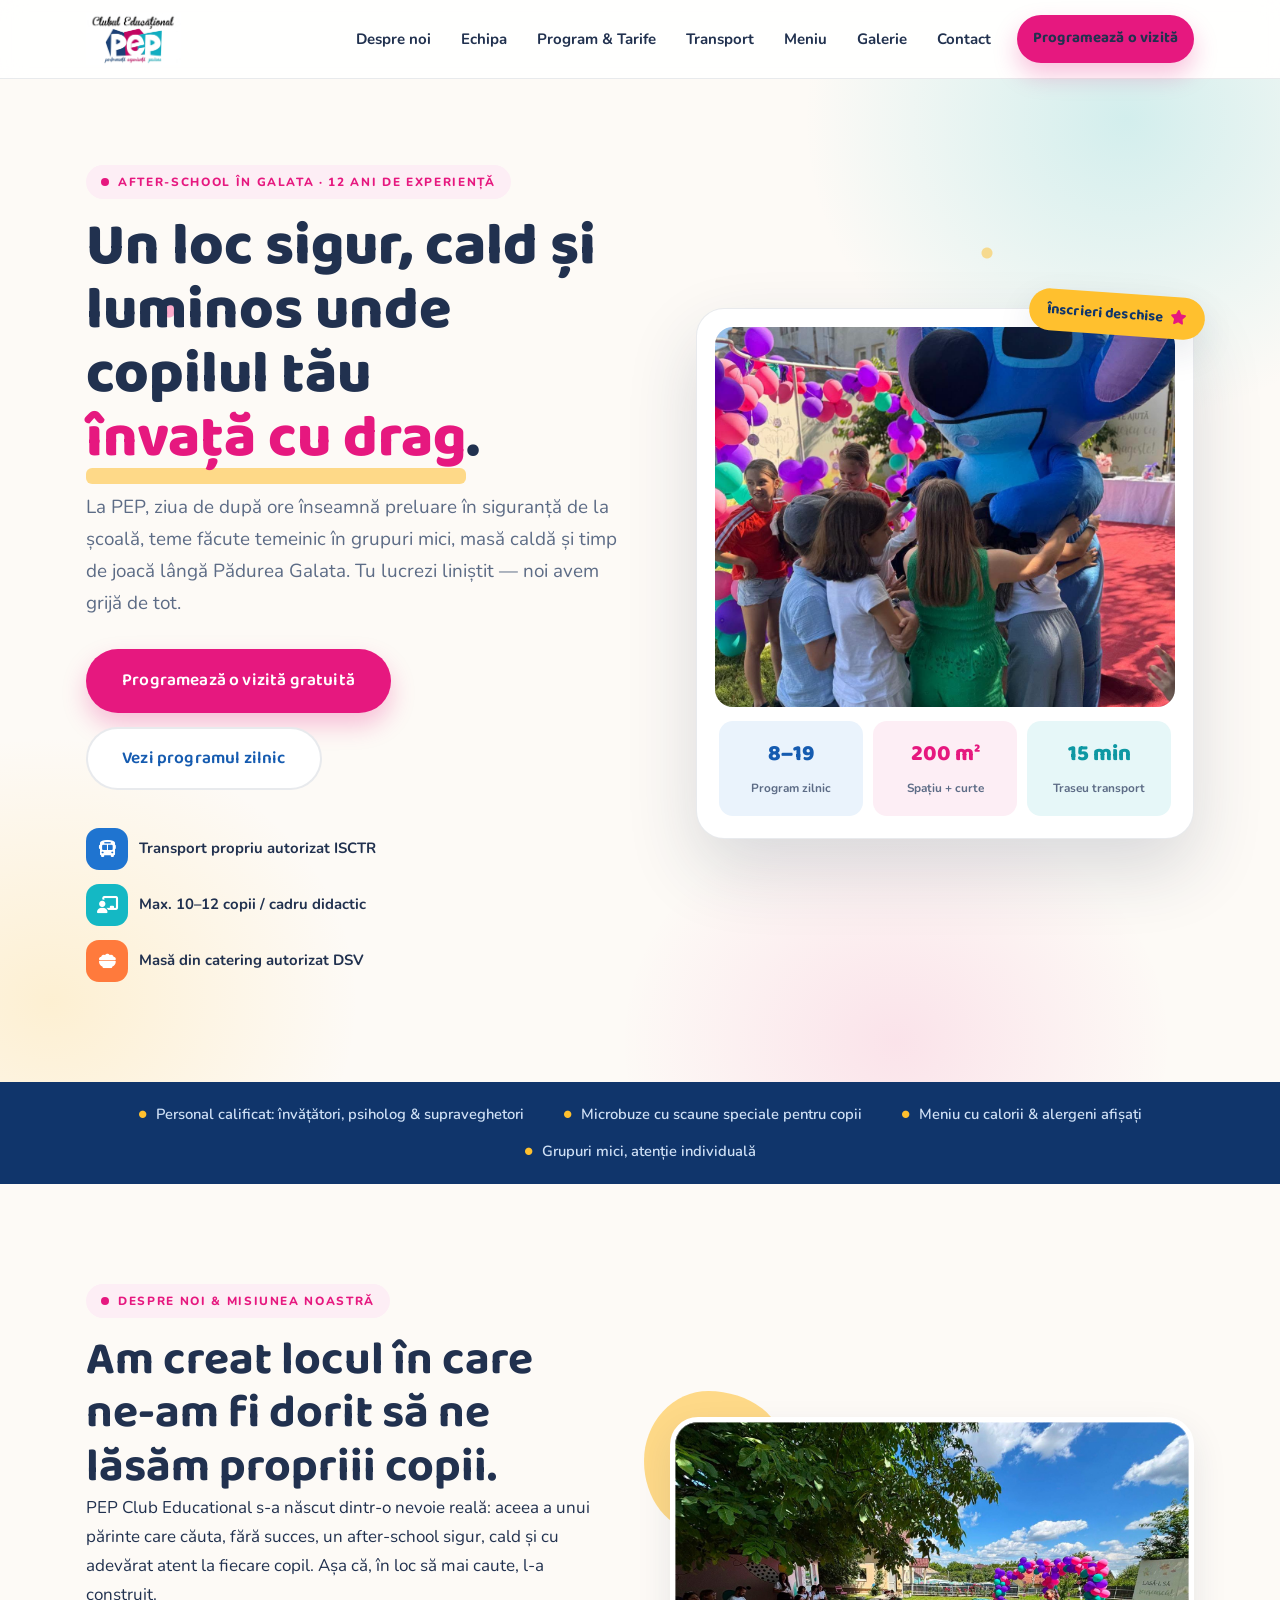
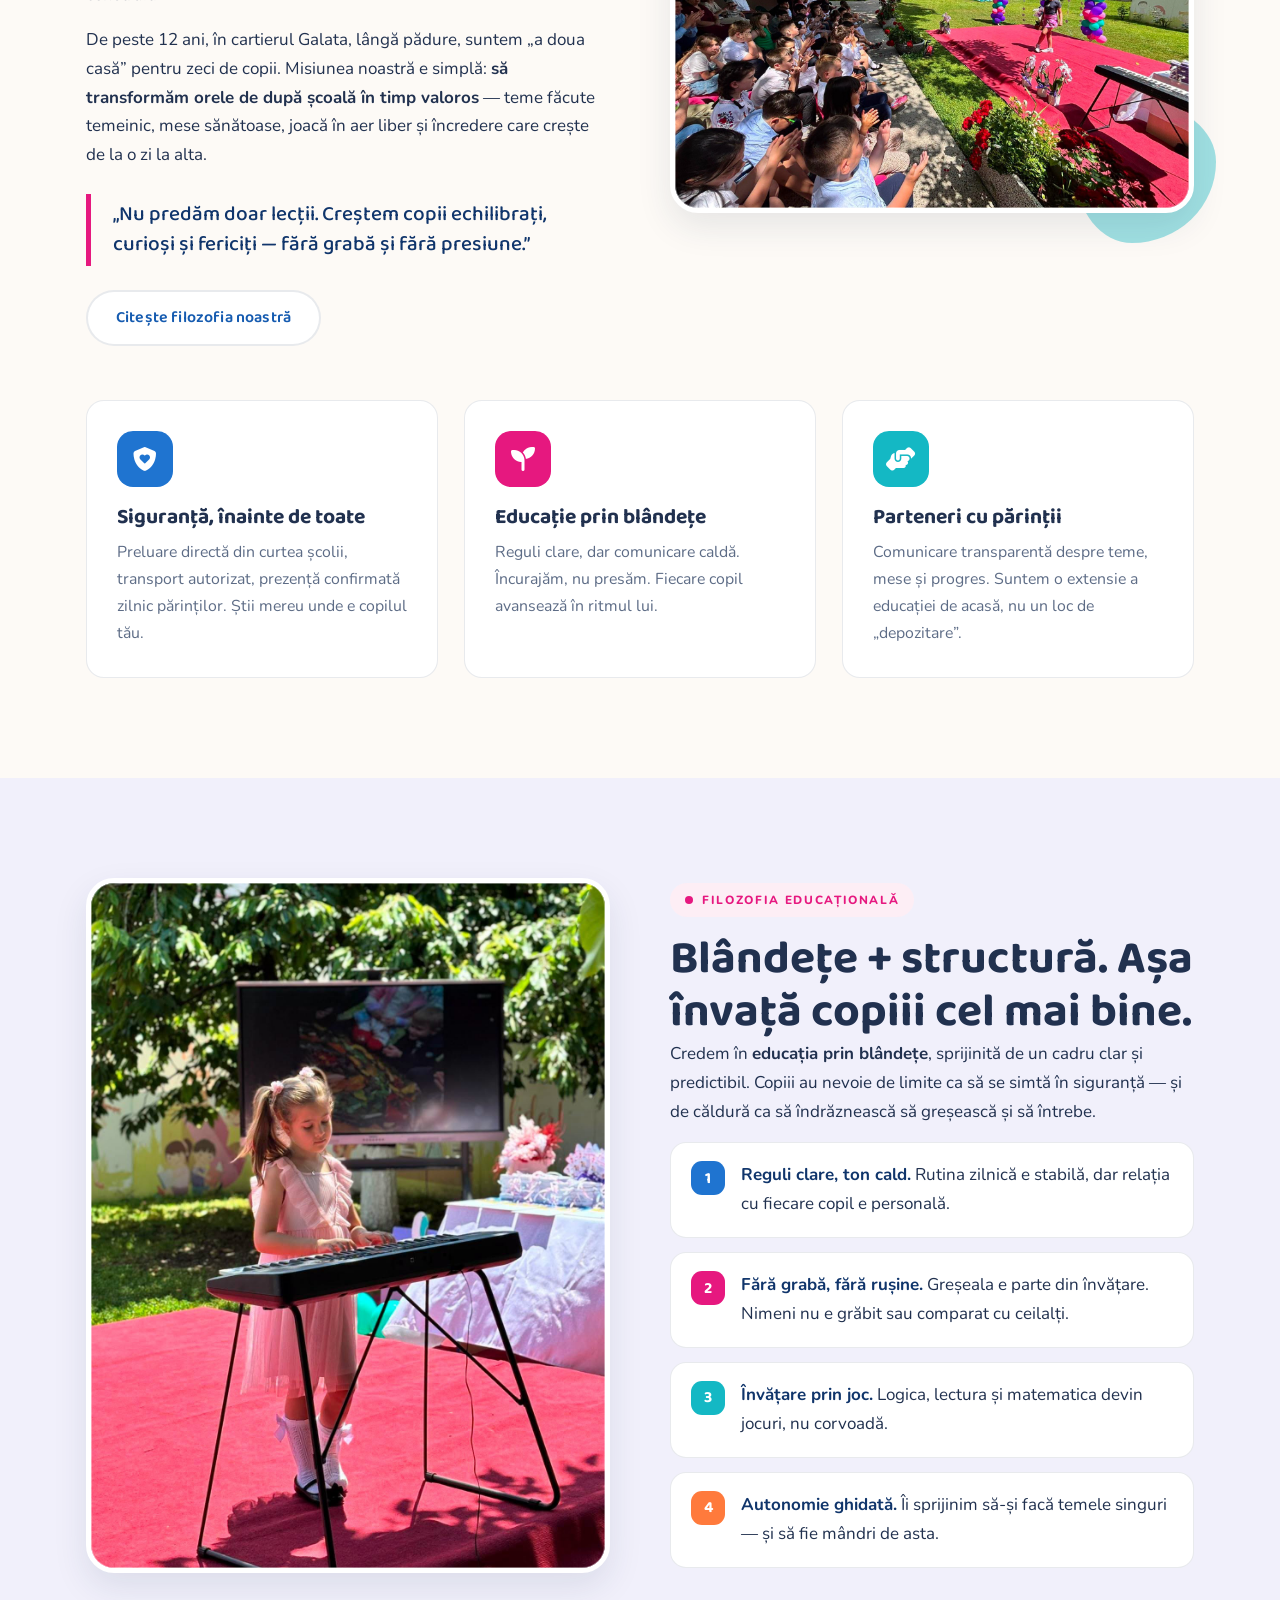
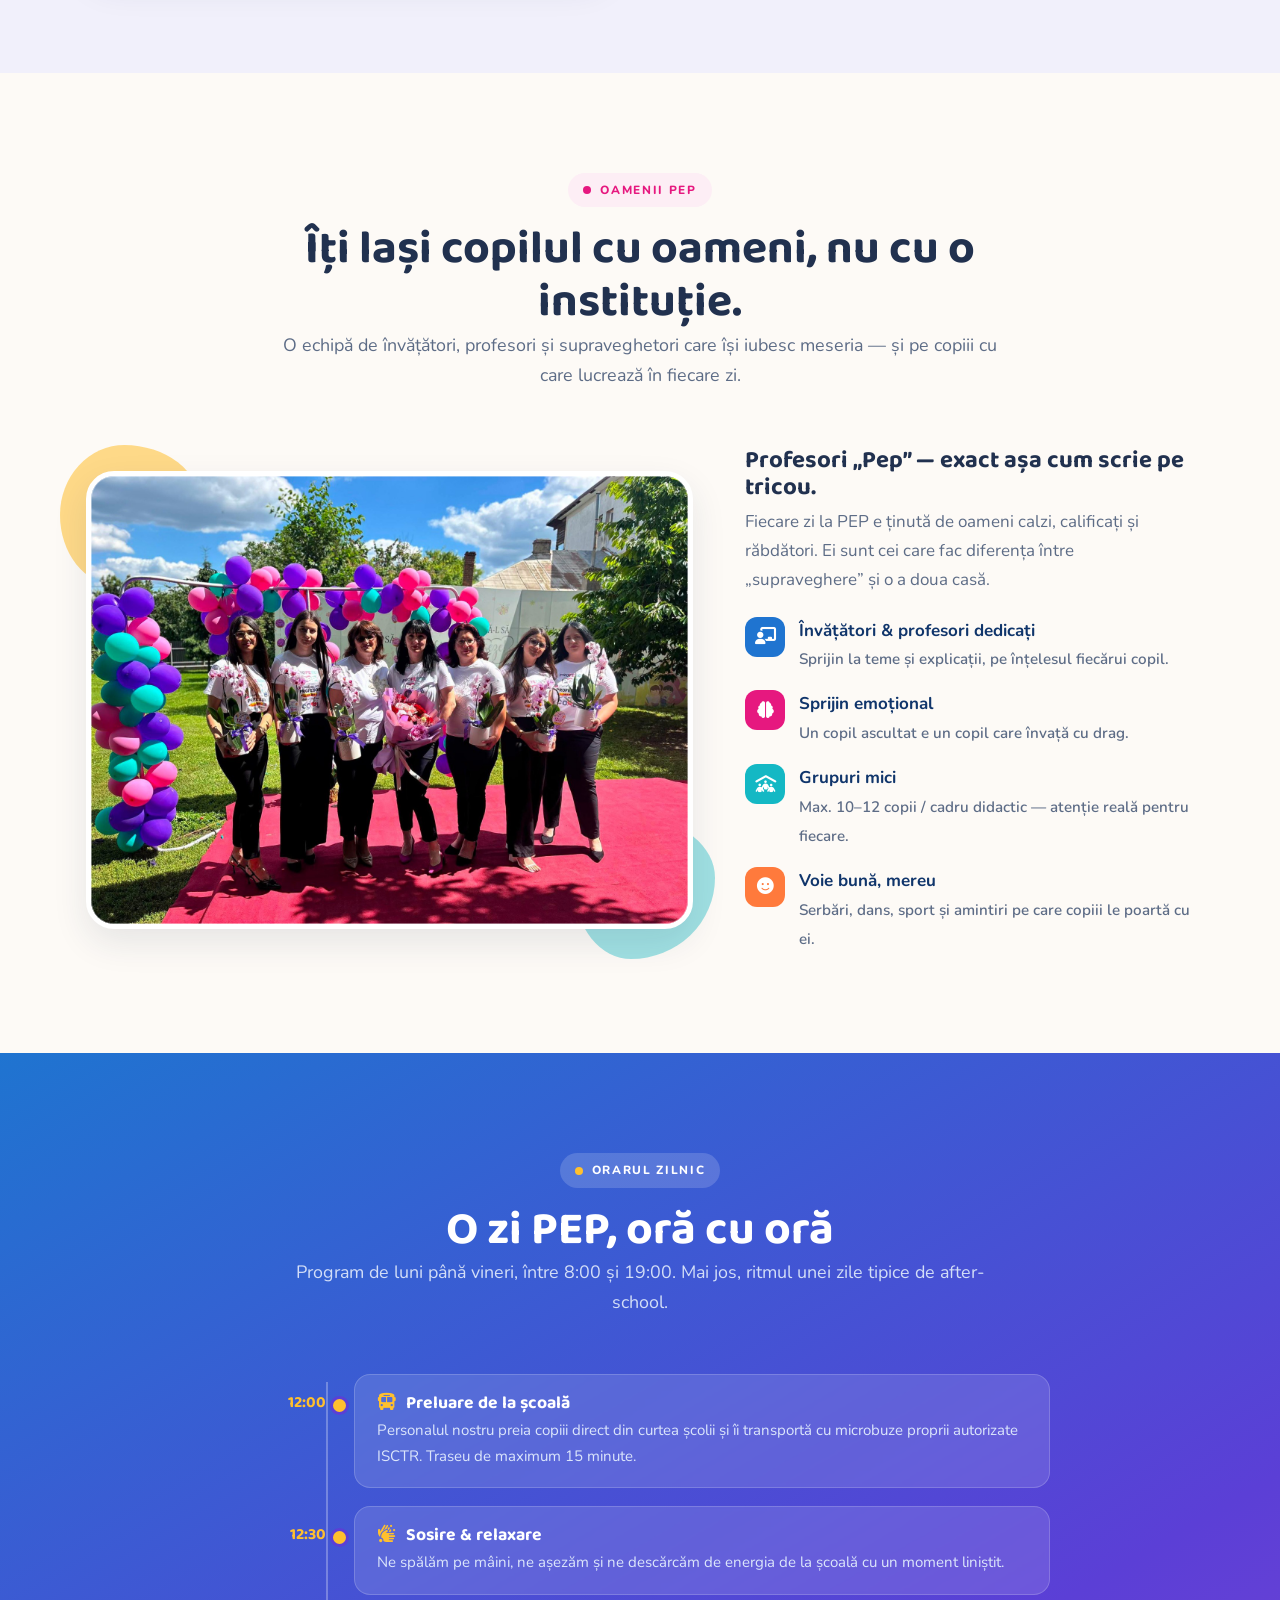
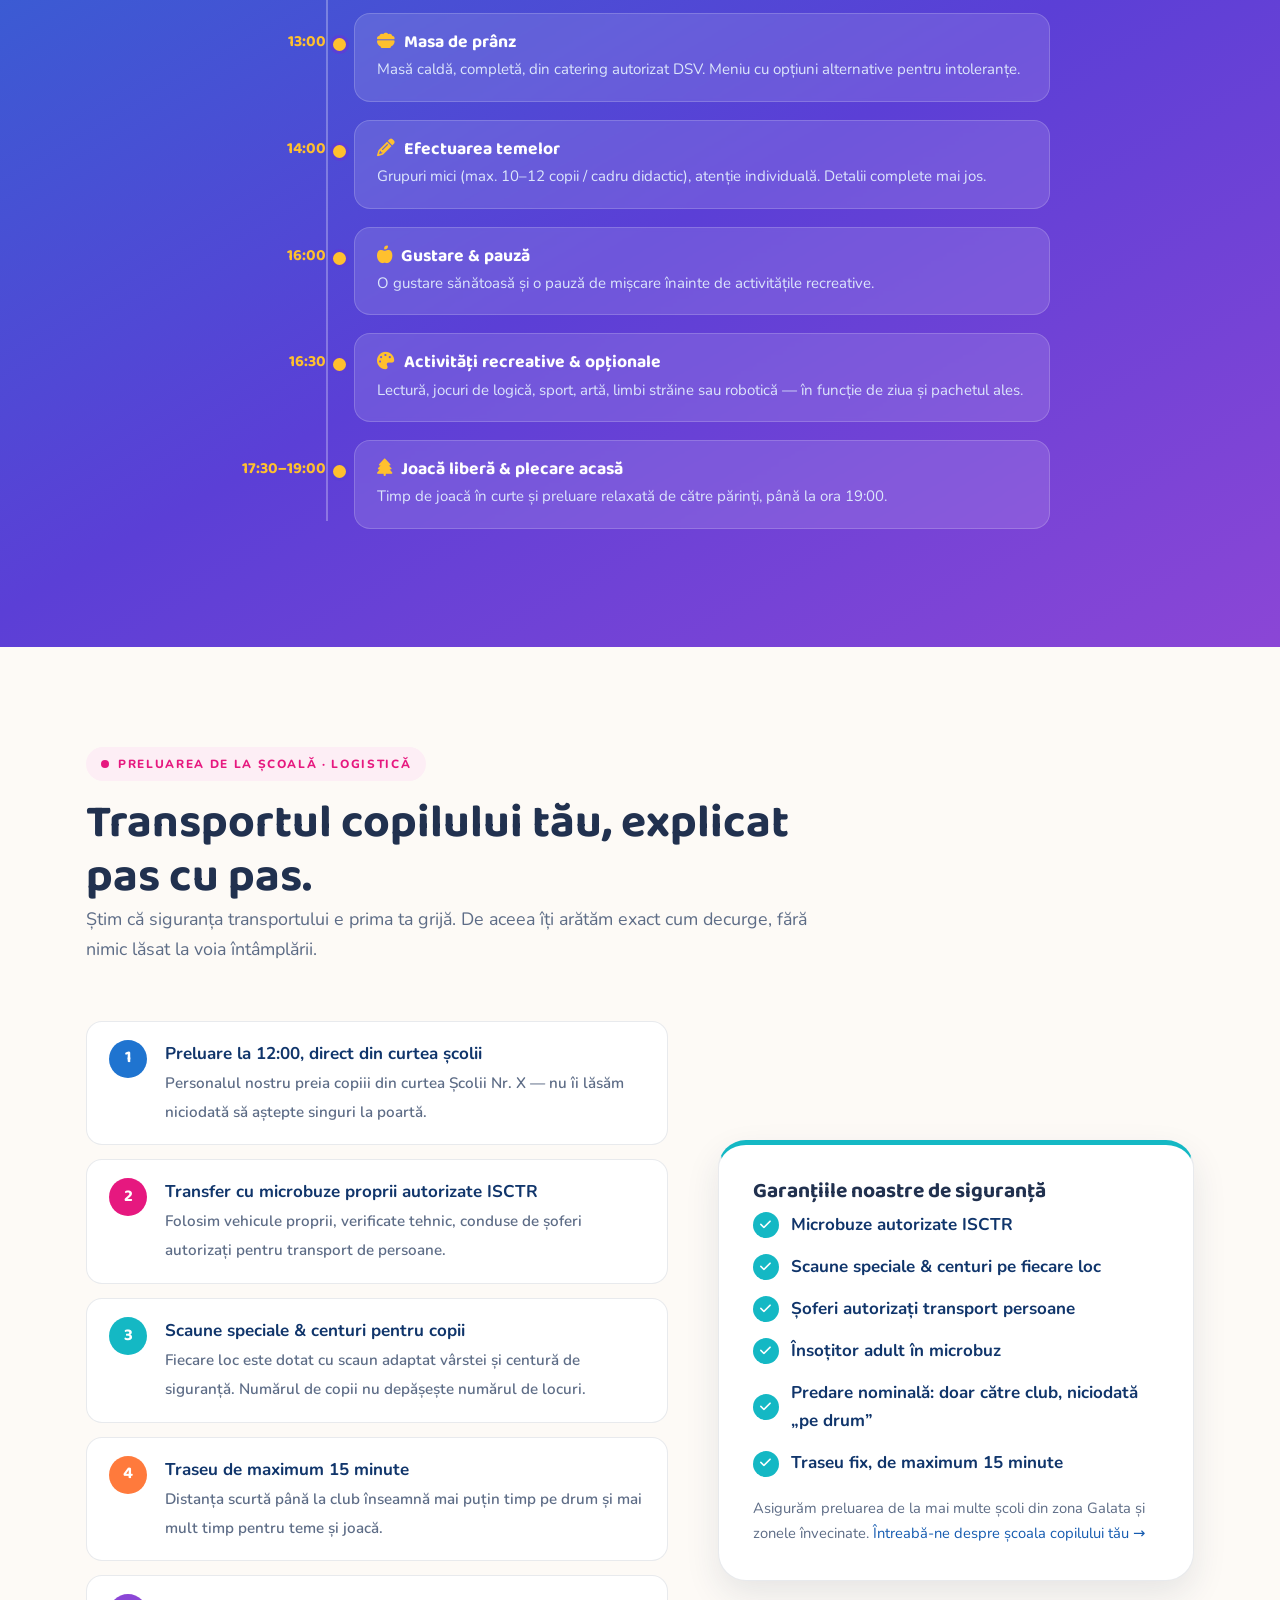
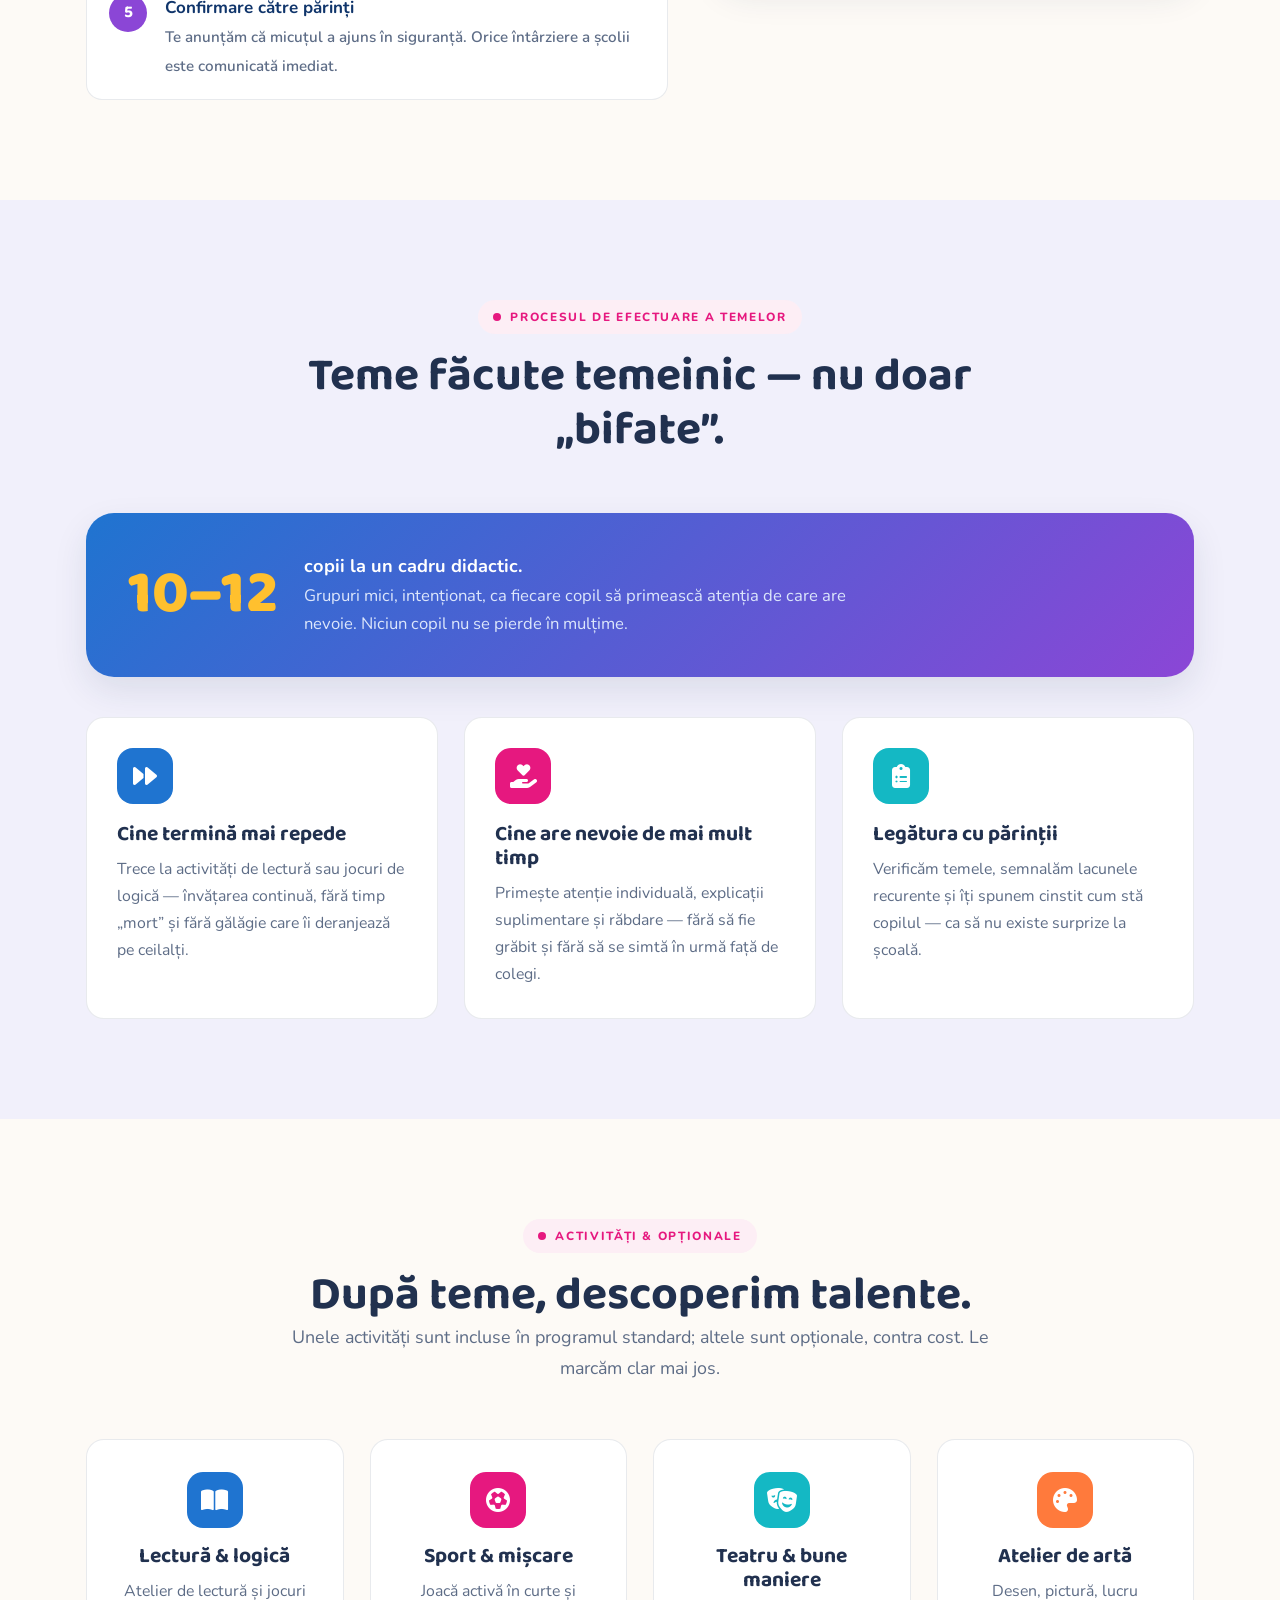
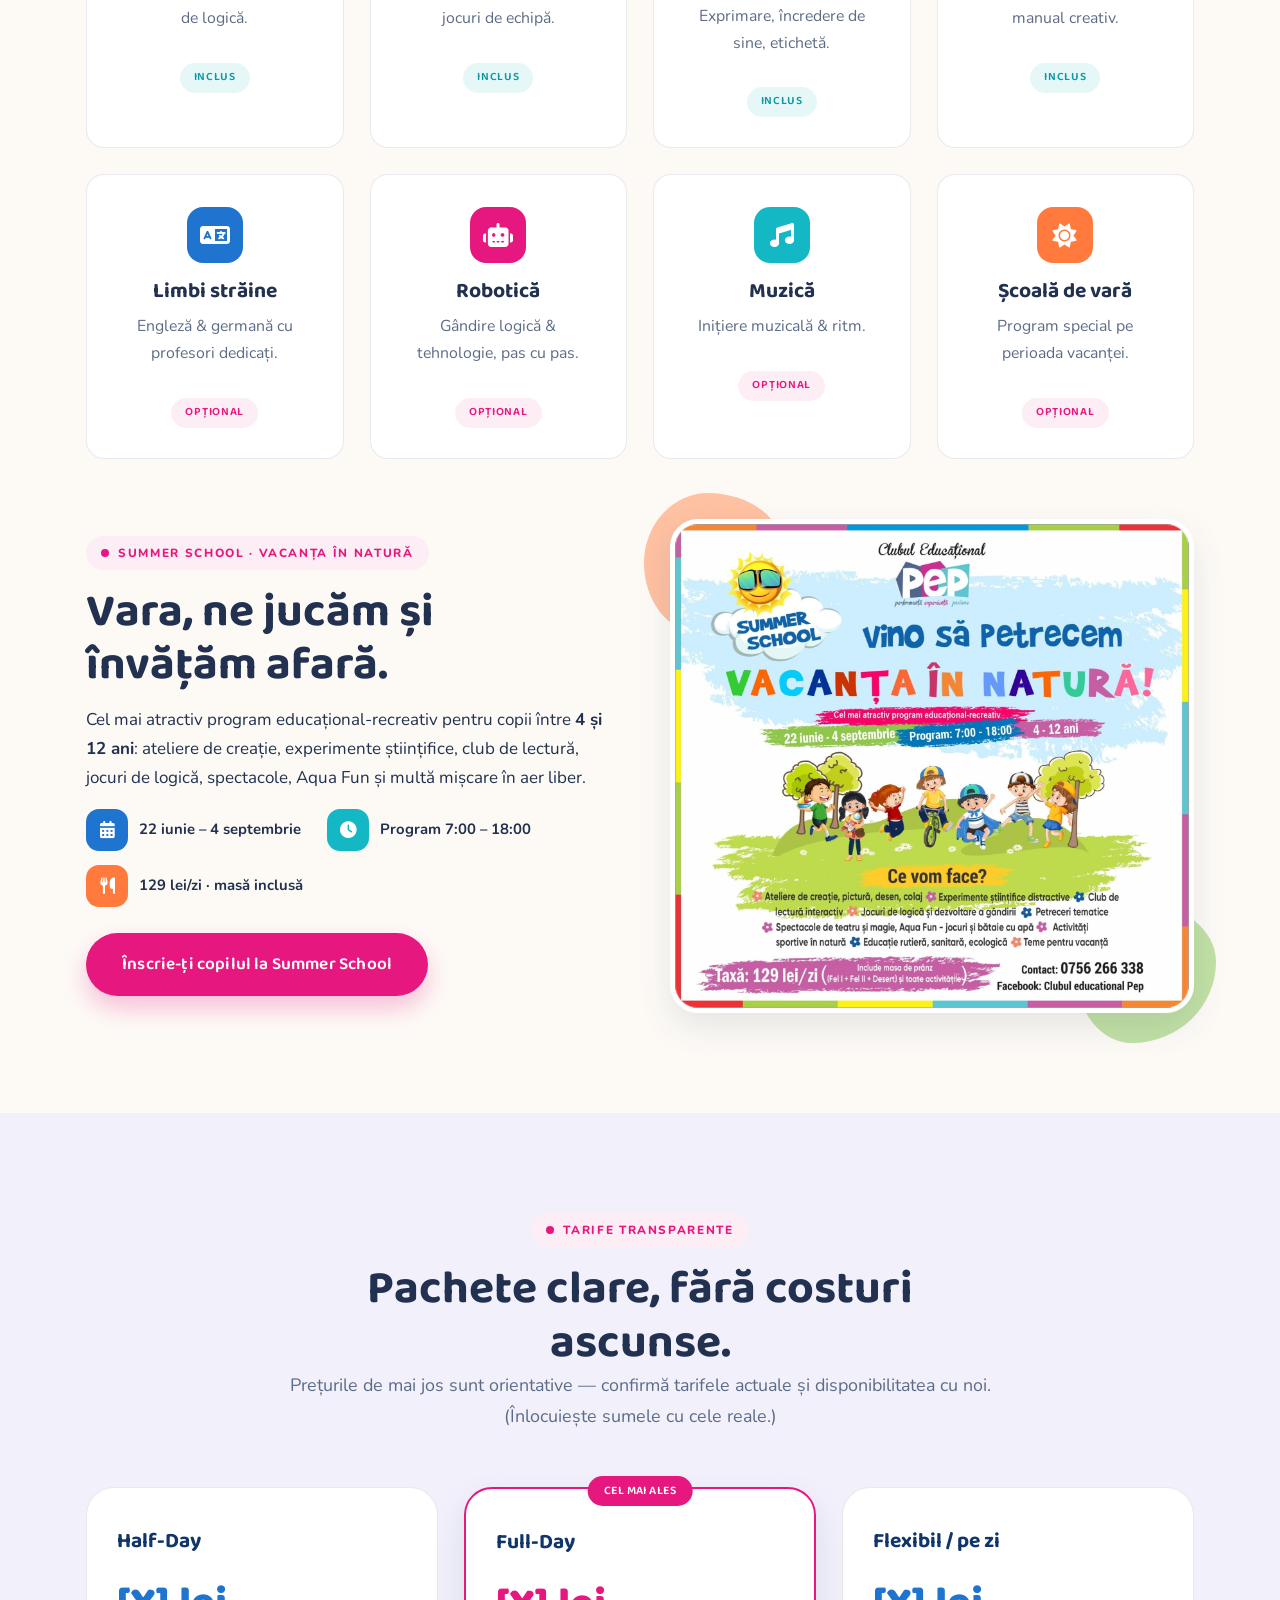
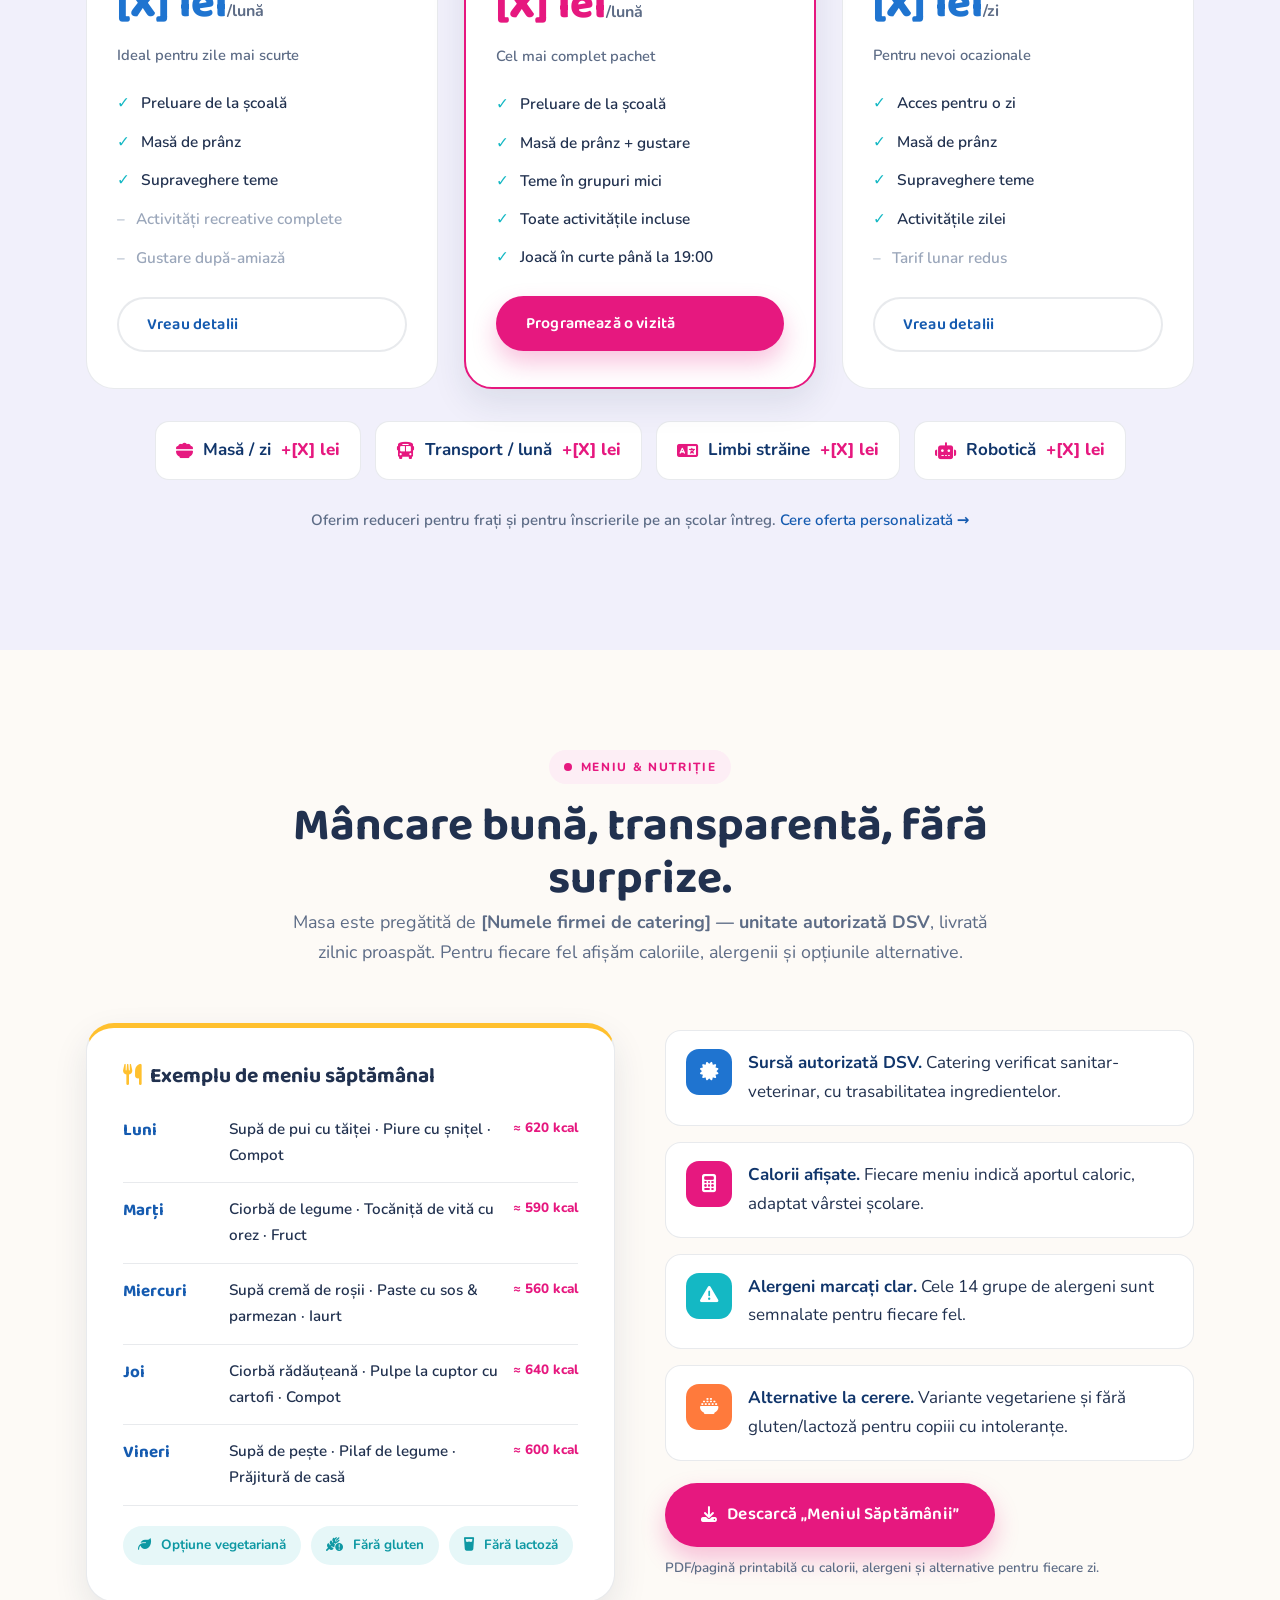
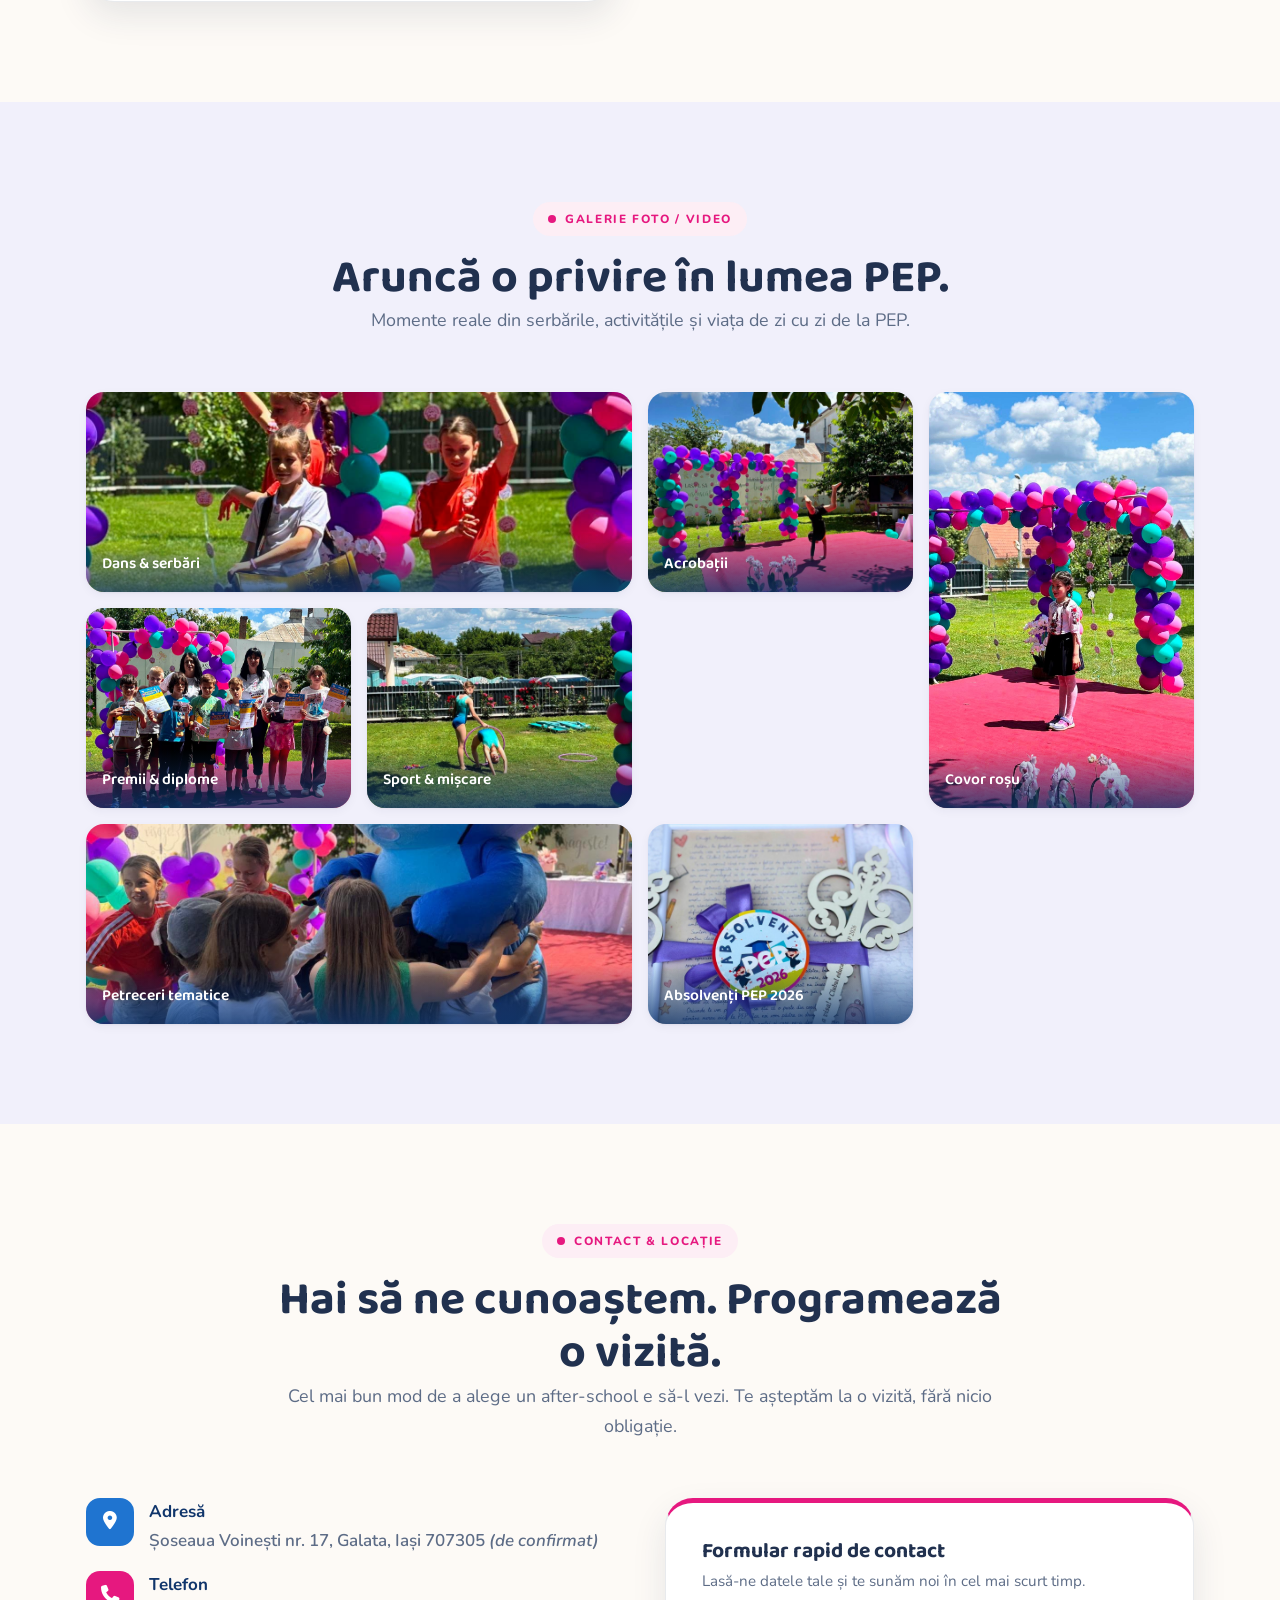
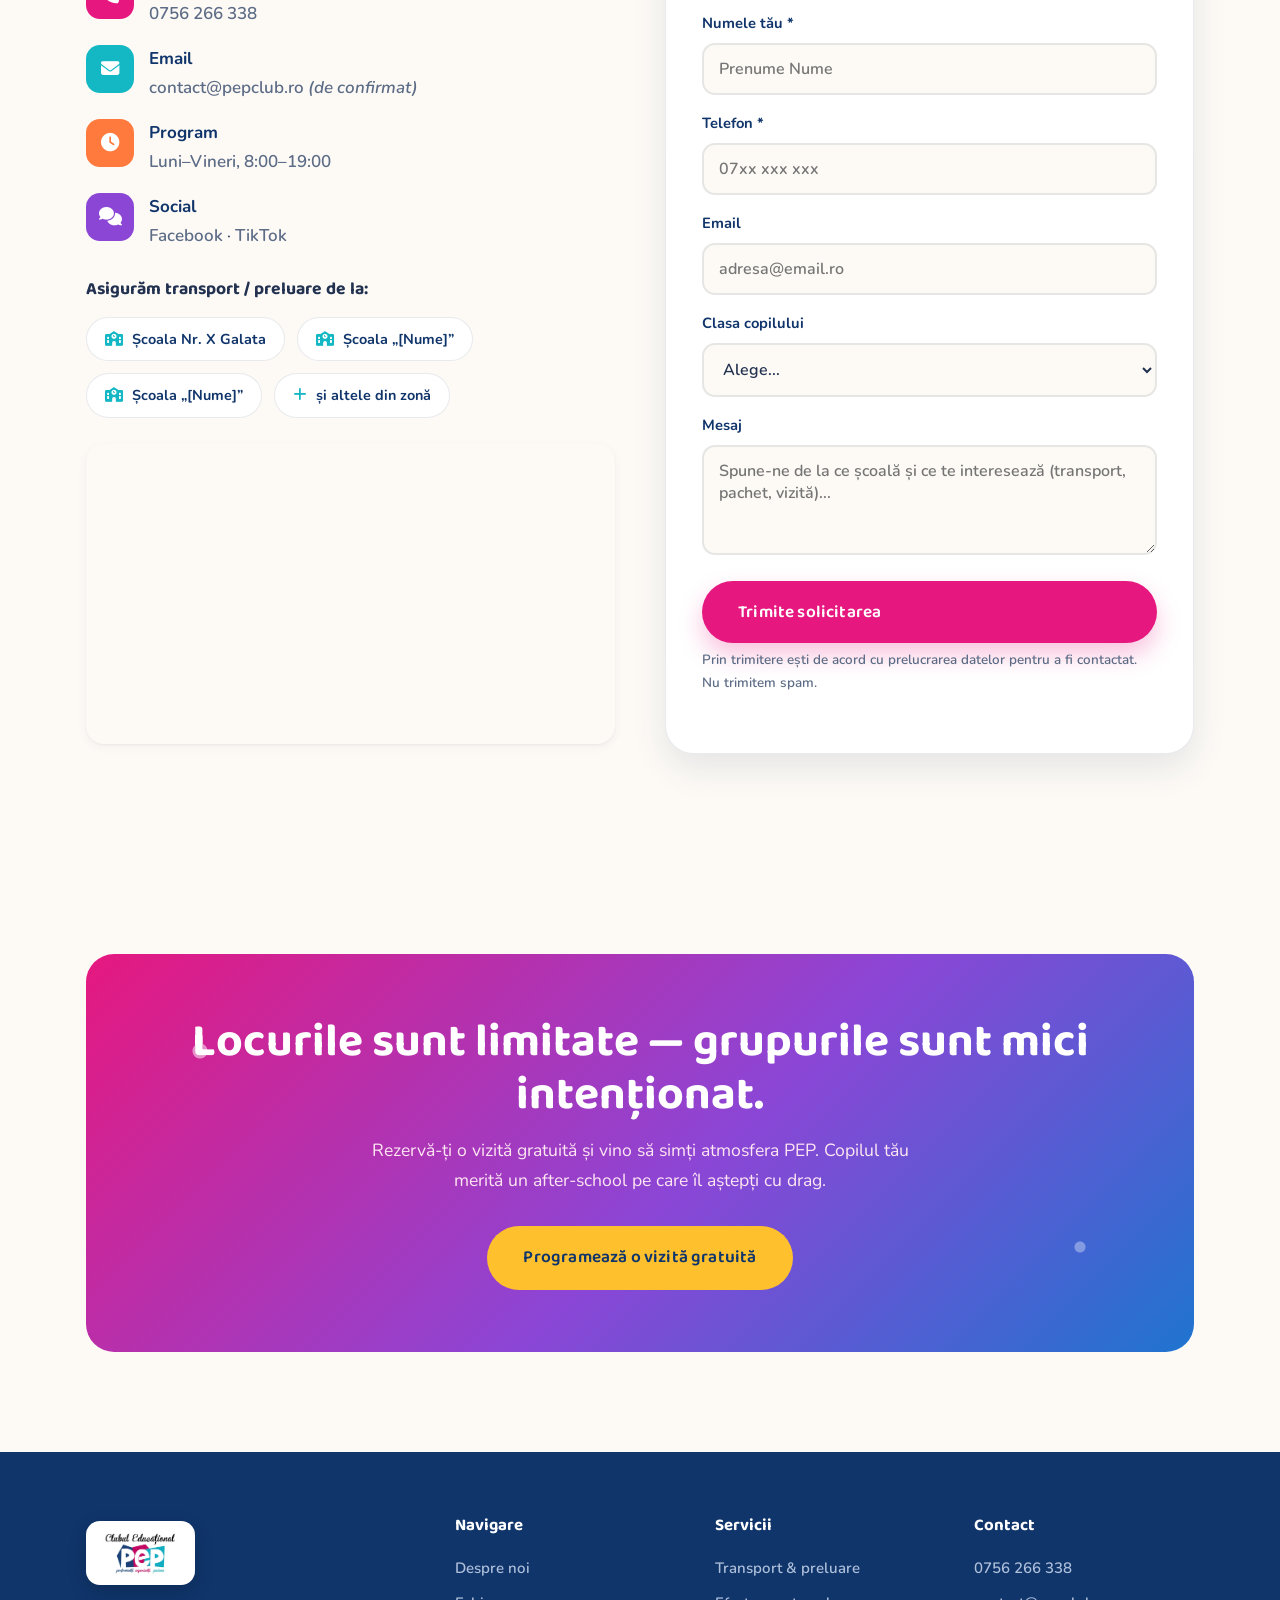
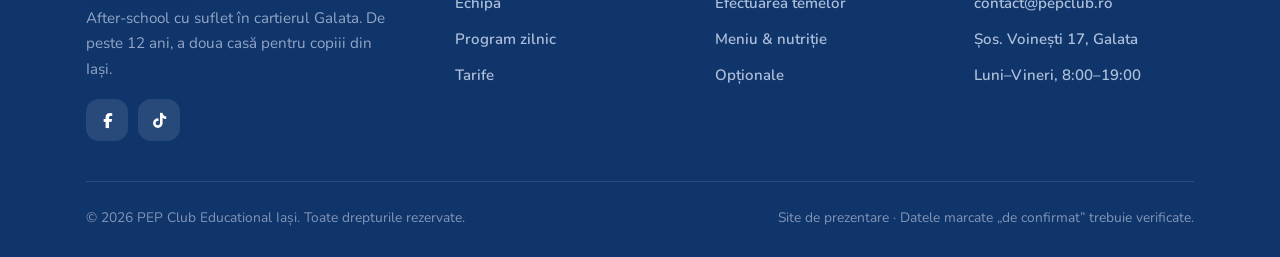
==== commit c90bbabf: "Folosește logoul oficial PEP în header, footer și pagina de meniu Co-Authored-By: Claude Opus 4.8 (1" ====
--- a/index.html
+++ b/index.html
@@ -19,8 +19,7 @@
   <header class="site-header">
     <nav class="container nav">
       <a class="brand" href="#top" aria-label="PEP Club Educational acasă">
-        <span class="logo">PeP</span>
-        <span><span class="wm-blue">P</span><span class="wm-magenta">e</span><span class="wm-teal">P</span> Club<small>Educational · Iași</small></span>
+        <img class="brand-logo" src="assets/img/logo-pep.jpg" alt="Clubul Educational PEP — performanță, experiență, pasiune" />
       </a>
       <ul class="nav-links" id="navLinks">
         <li><a href="#despre">Despre noi</a></li>
@@ -528,7 +527,7 @@
     <div class="container">
       <div class="footer-grid">
         <div class="footer-brand">
-          <a class="brand" href="#top"><span class="logo">PeP</span><span><span class="wm-blue">P</span><span class="wm-magenta">e</span><span class="wm-teal">P</span> Club<small>Educational · Iași</small></span></a>
+          <a class="brand" href="#top"><img class="brand-logo brand-logo--footer" src="assets/img/logo-pep.jpg" alt="Clubul Educational PEP — performanță, experiență, pasiune" /></a>
           <p>After-school cu suflet în cartierul Galata. De peste 12 ani, a doua casă pentru copiii din Iași.</p>
           <div class="footer-social">
             <a href="https://www.facebook.com/clubuleducational.pep/" target="_blank" rel="noopener" aria-label="Facebook"><i class="fa-brands fa-facebook-f"></i></a>
--- a/assets/css/style.css
+++ b/assets/css/style.css
@@ -123,20 +123,8 @@
   border-bottom: 1px solid var(--line);
 }
 .nav { display: flex; align-items: center; justify-content: space-between; height: 78px; }
-.brand { display: flex; align-items: center; gap: 12px; font-family: var(--ff-display); font-weight: 700; font-size: 1.32rem; color: var(--ink); }
-.brand .logo {
-  width: 46px; height: 46px; border-radius: 14px;
-  background: var(--blue);
-  display: grid; place-items: center; color: #fff; font-family: var(--ff-display); font-weight: 800; font-size: 1.1rem;
-  box-shadow: 0 6px 14px rgba(31,116,208,.32);
-  transform: rotate(-4deg);
-}
-/* Wordmark colorat PeP */
-.brand .logo .l1 { color:#fff; }
-.brand small { display:block; font-family: var(--ff); font-weight:800; font-size:.56rem; letter-spacing:.18em; color: var(--teal-600); text-transform: uppercase; margin-top:1px; }
-.brand .wm-blue { color: var(--blue); }
-.brand .wm-magenta { color: var(--magenta); }
-.brand .wm-teal { color: var(--teal-600); }
+.brand { display: flex; align-items: center; gap: 12px; }
+.brand-logo { height: 52px; width: auto; display: block; }
 .nav-links { display: flex; align-items: center; gap: 2px; list-style: none; }
 .nav-links a { color: var(--ink); font-weight: 700; font-size: .94rem; padding: 9px 14px; border-radius: 100px; transition: background .15s, color .15s; }
 .nav-links a:hover { background: var(--tint-blue); color: var(--blue-700); }
@@ -415,11 +403,8 @@
 .site-footer h4 { color:#fff; margin-bottom:16px; font-size:1.05rem; font-weight:700; }
 .site-footer a { color:#aebfda; display:block; padding:5px 0; font-size:.94rem; font-weight:600; }
 .site-footer a:hover { color: var(--yellow); }
-.footer-brand .brand { color:#fff; margin-bottom:16px; }
-.footer-brand .brand .logo { background: rgba(255,255,255,.12); }
-.footer-brand .brand .wm-blue,
-.footer-brand .brand .wm-magenta,
-.footer-brand .brand .wm-teal { color:#fff; }
+.footer-brand .brand { margin-bottom:16px; }
+.brand-logo--footer { height:64px; background:#fff; padding:10px 14px; border-radius:14px; box-shadow:0 6px 18px rgba(0,0,0,.18); }
 .footer-brand p { font-size:.95rem; color:#93a6c6; max-width:300px; }
 .footer-social { display:flex; gap:10px; margin-top:16px; }
 .footer-social a { width:42px; height:42px; border-radius:13px; background: rgba(255,255,255,.1); display:grid; place-items:center; color:#fff; }
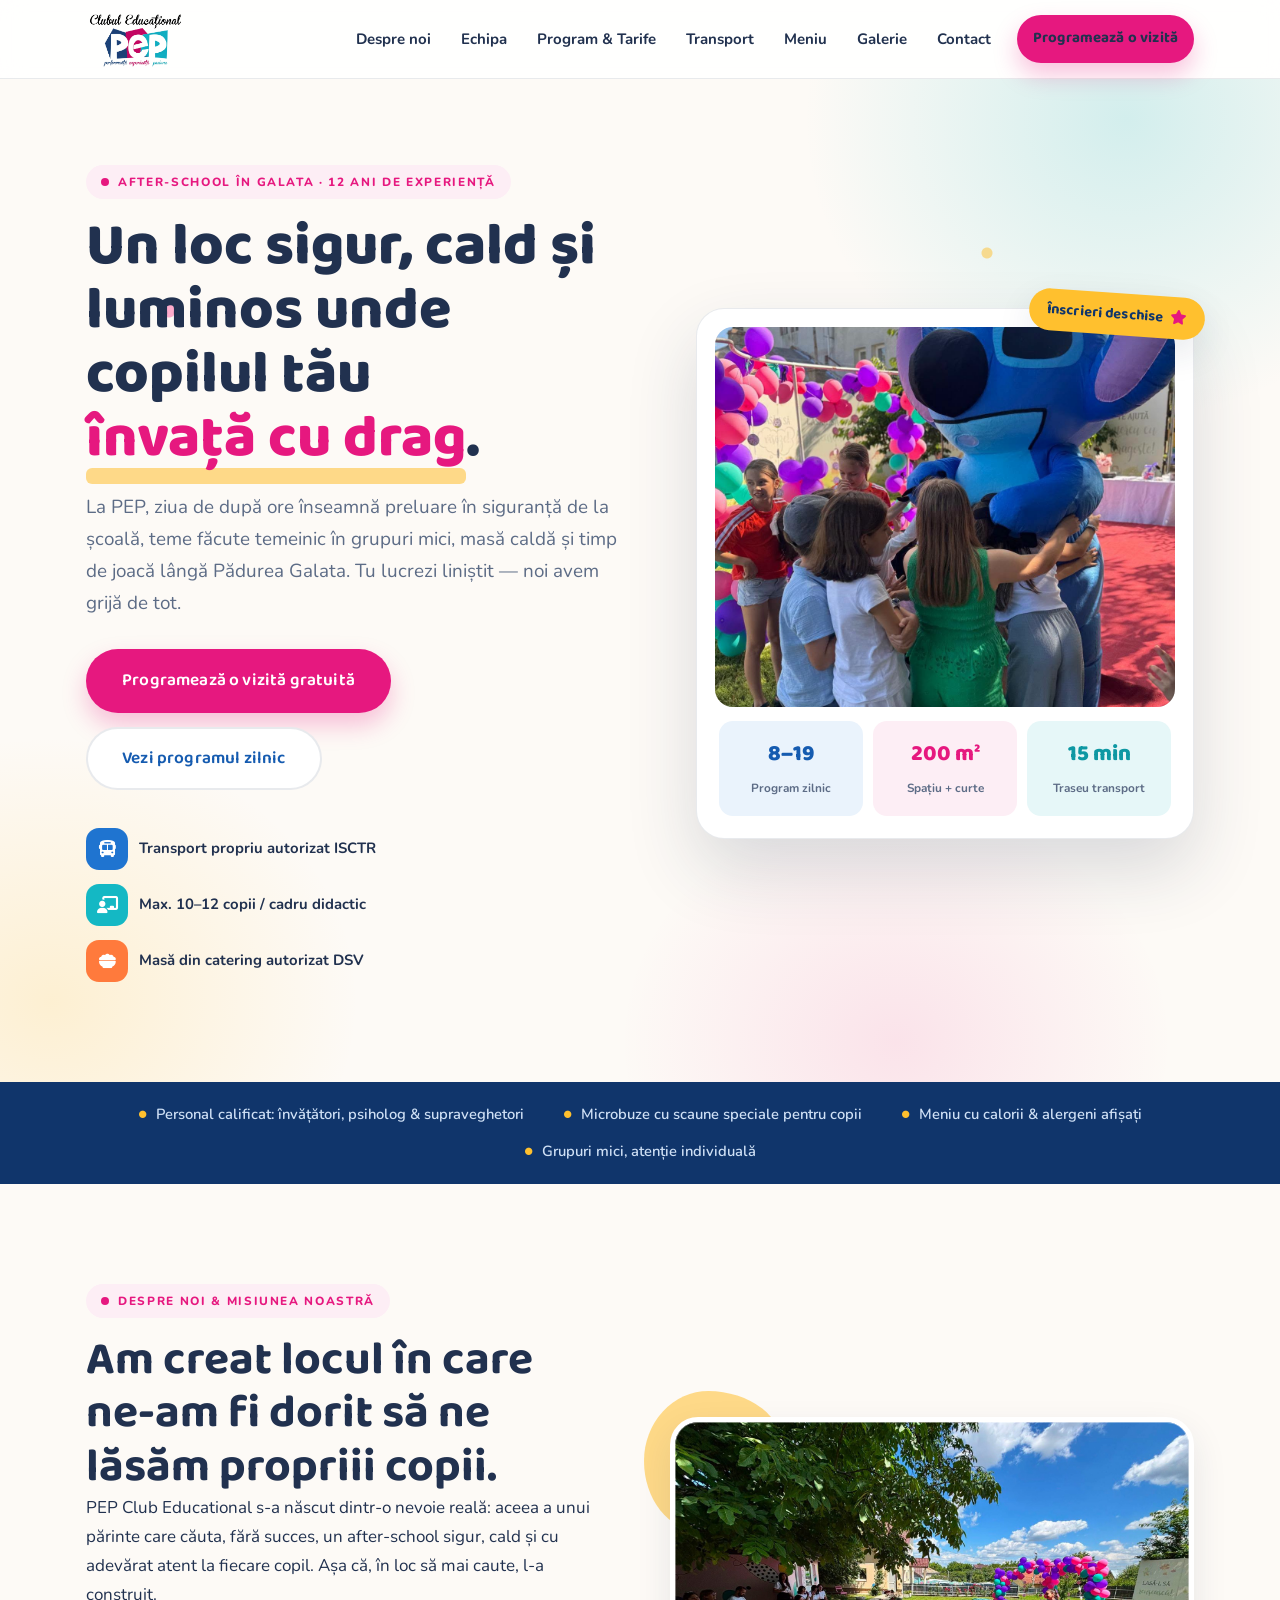
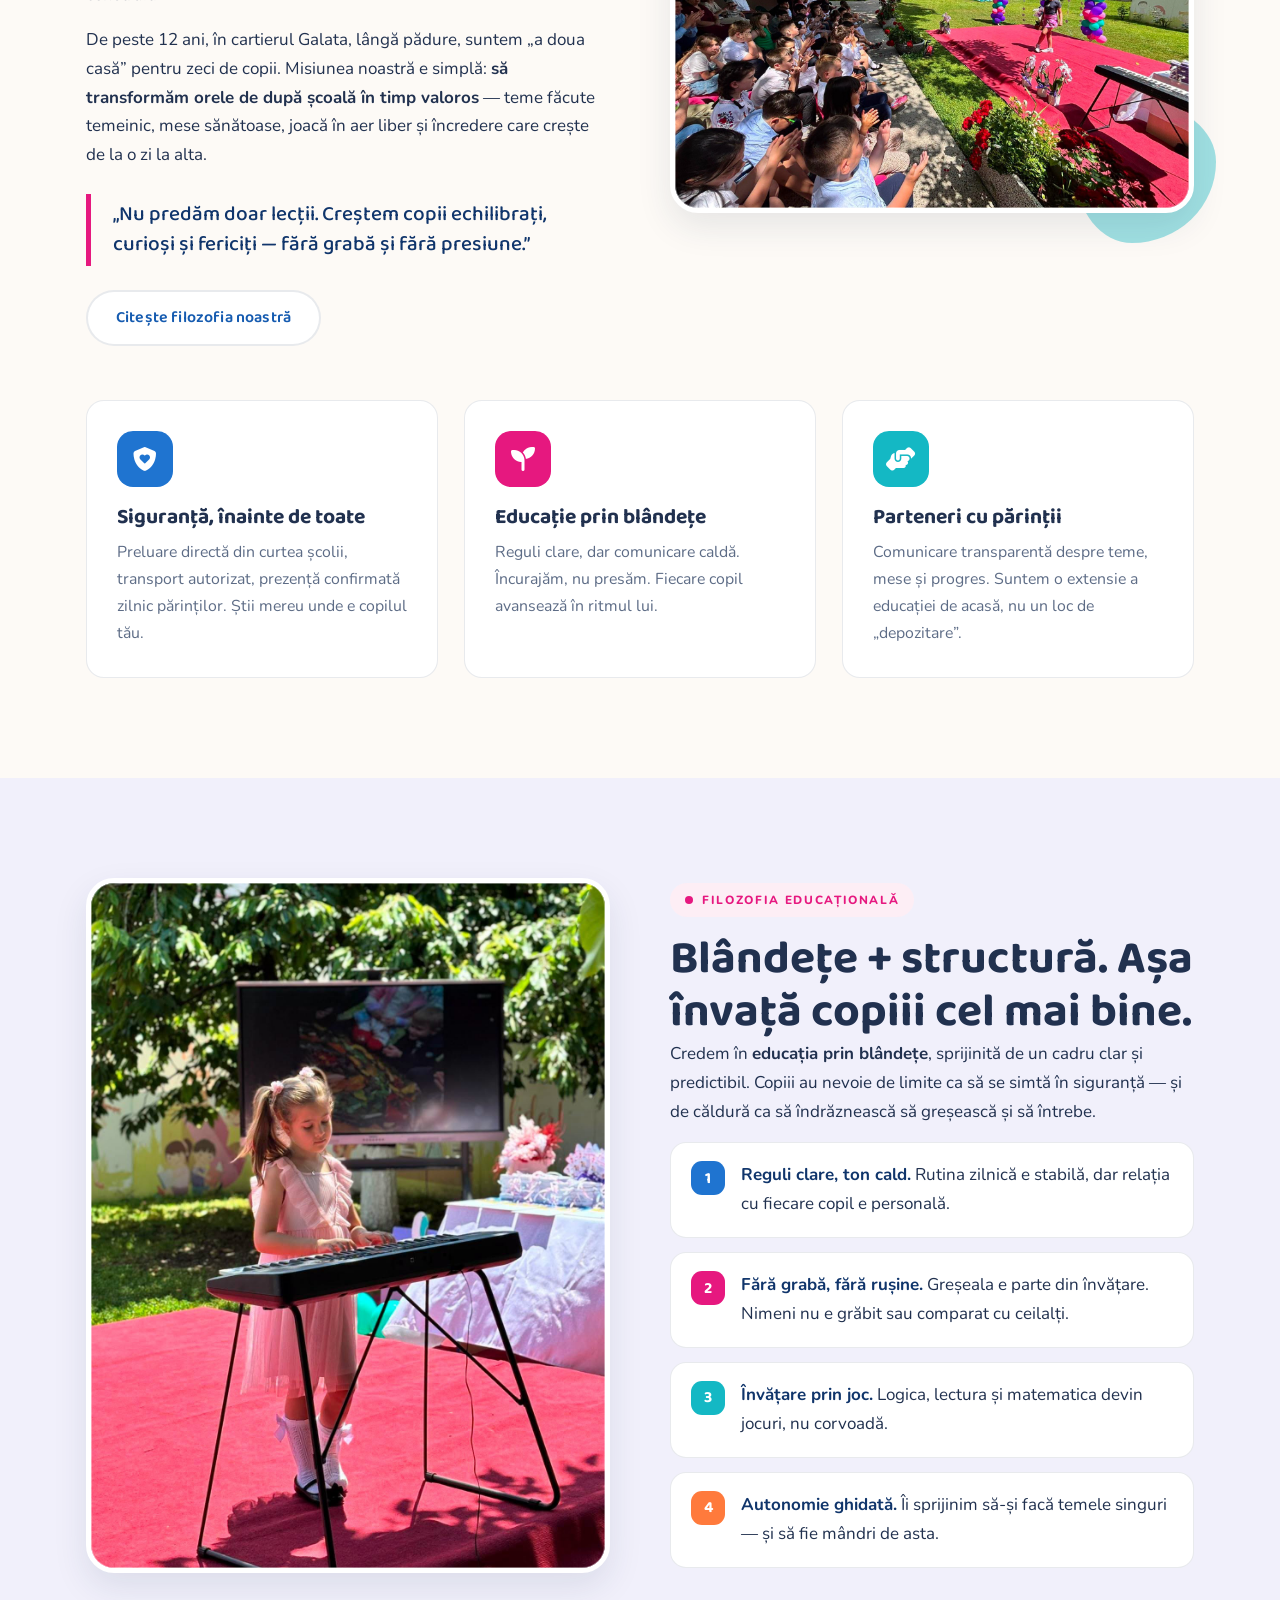
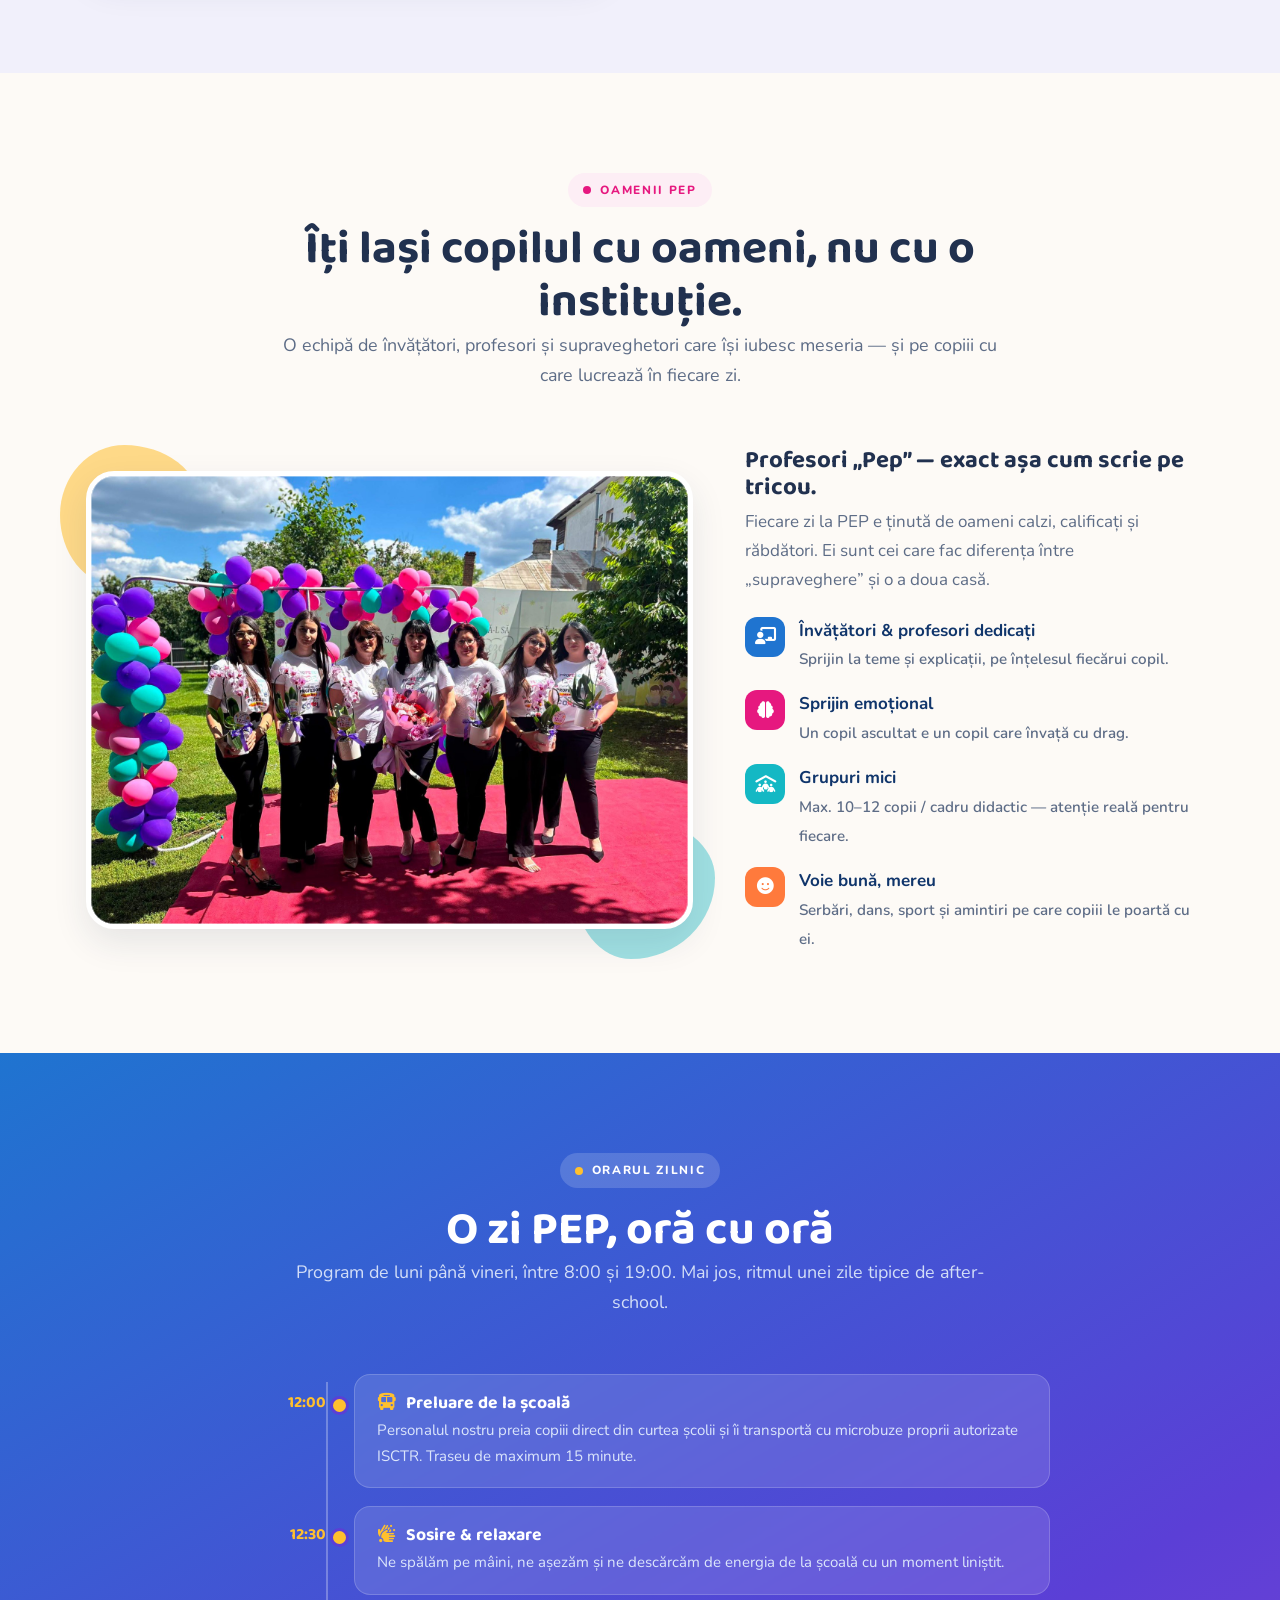
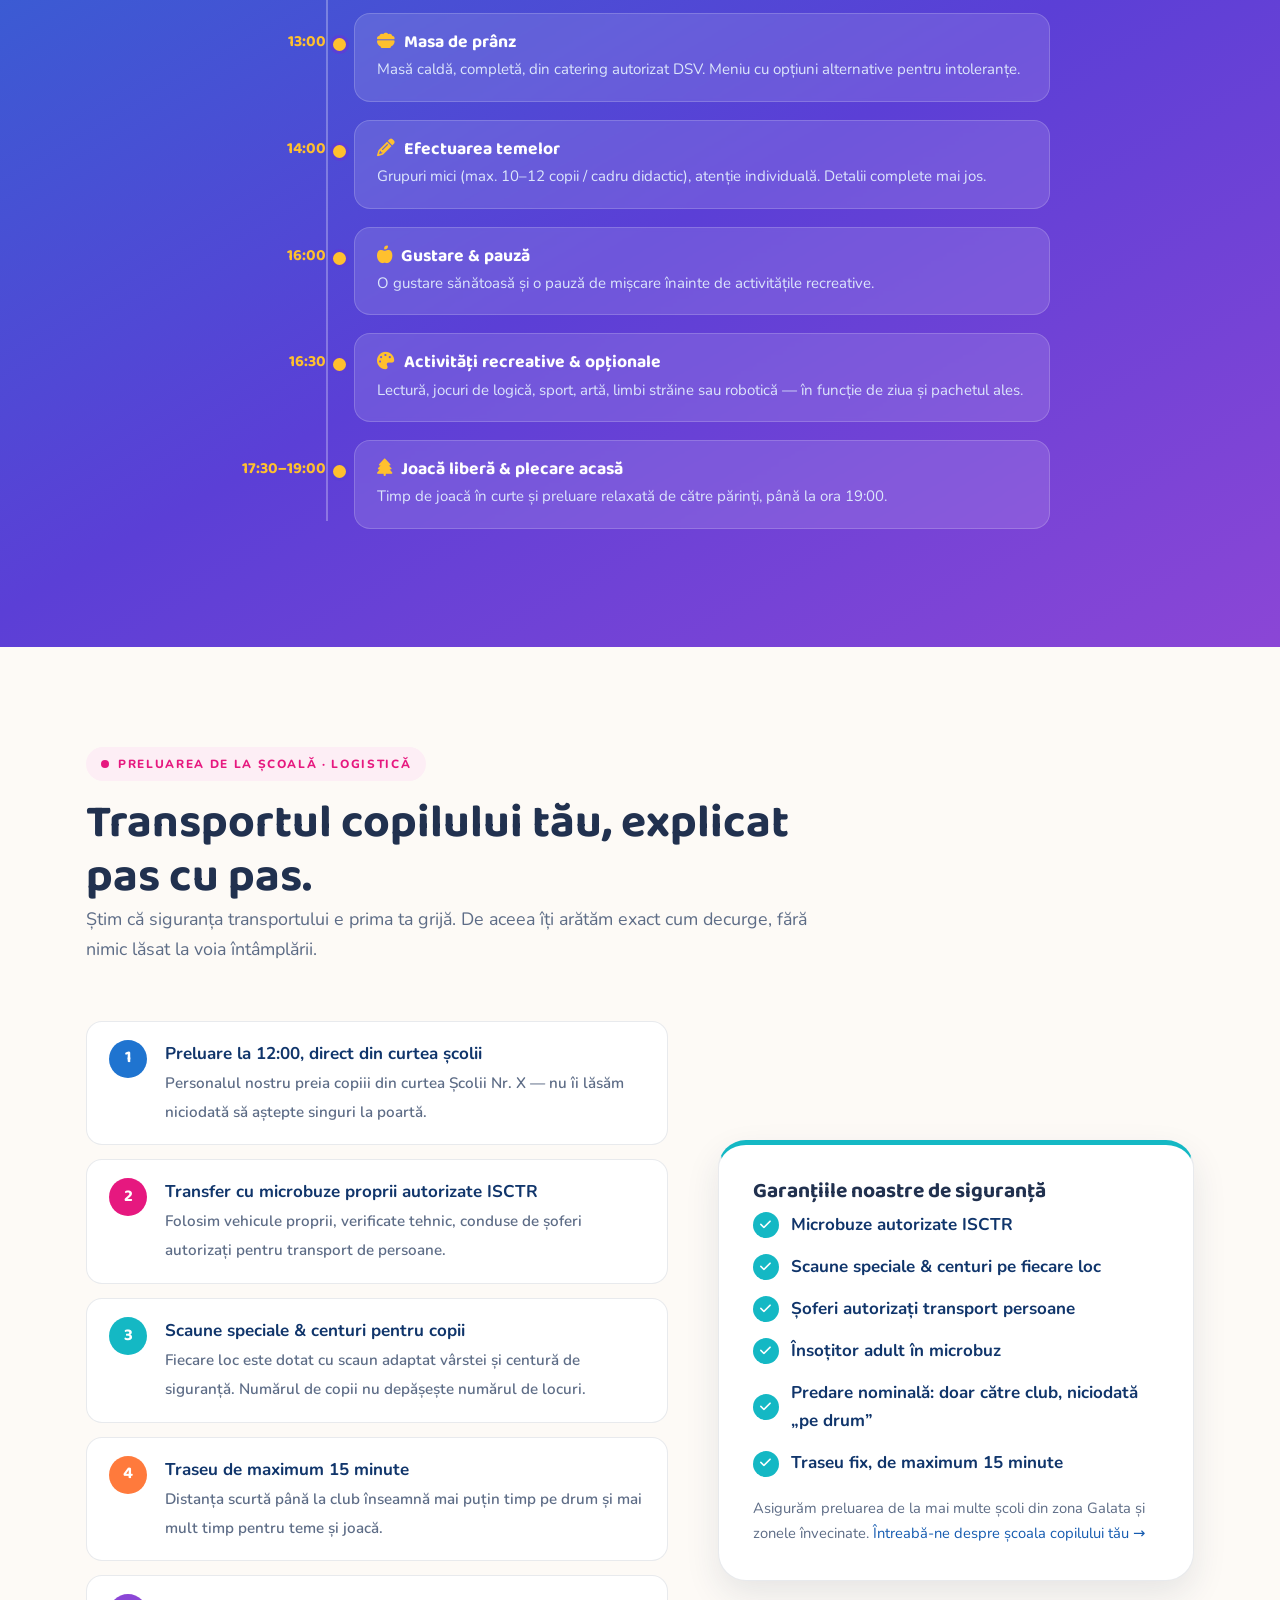
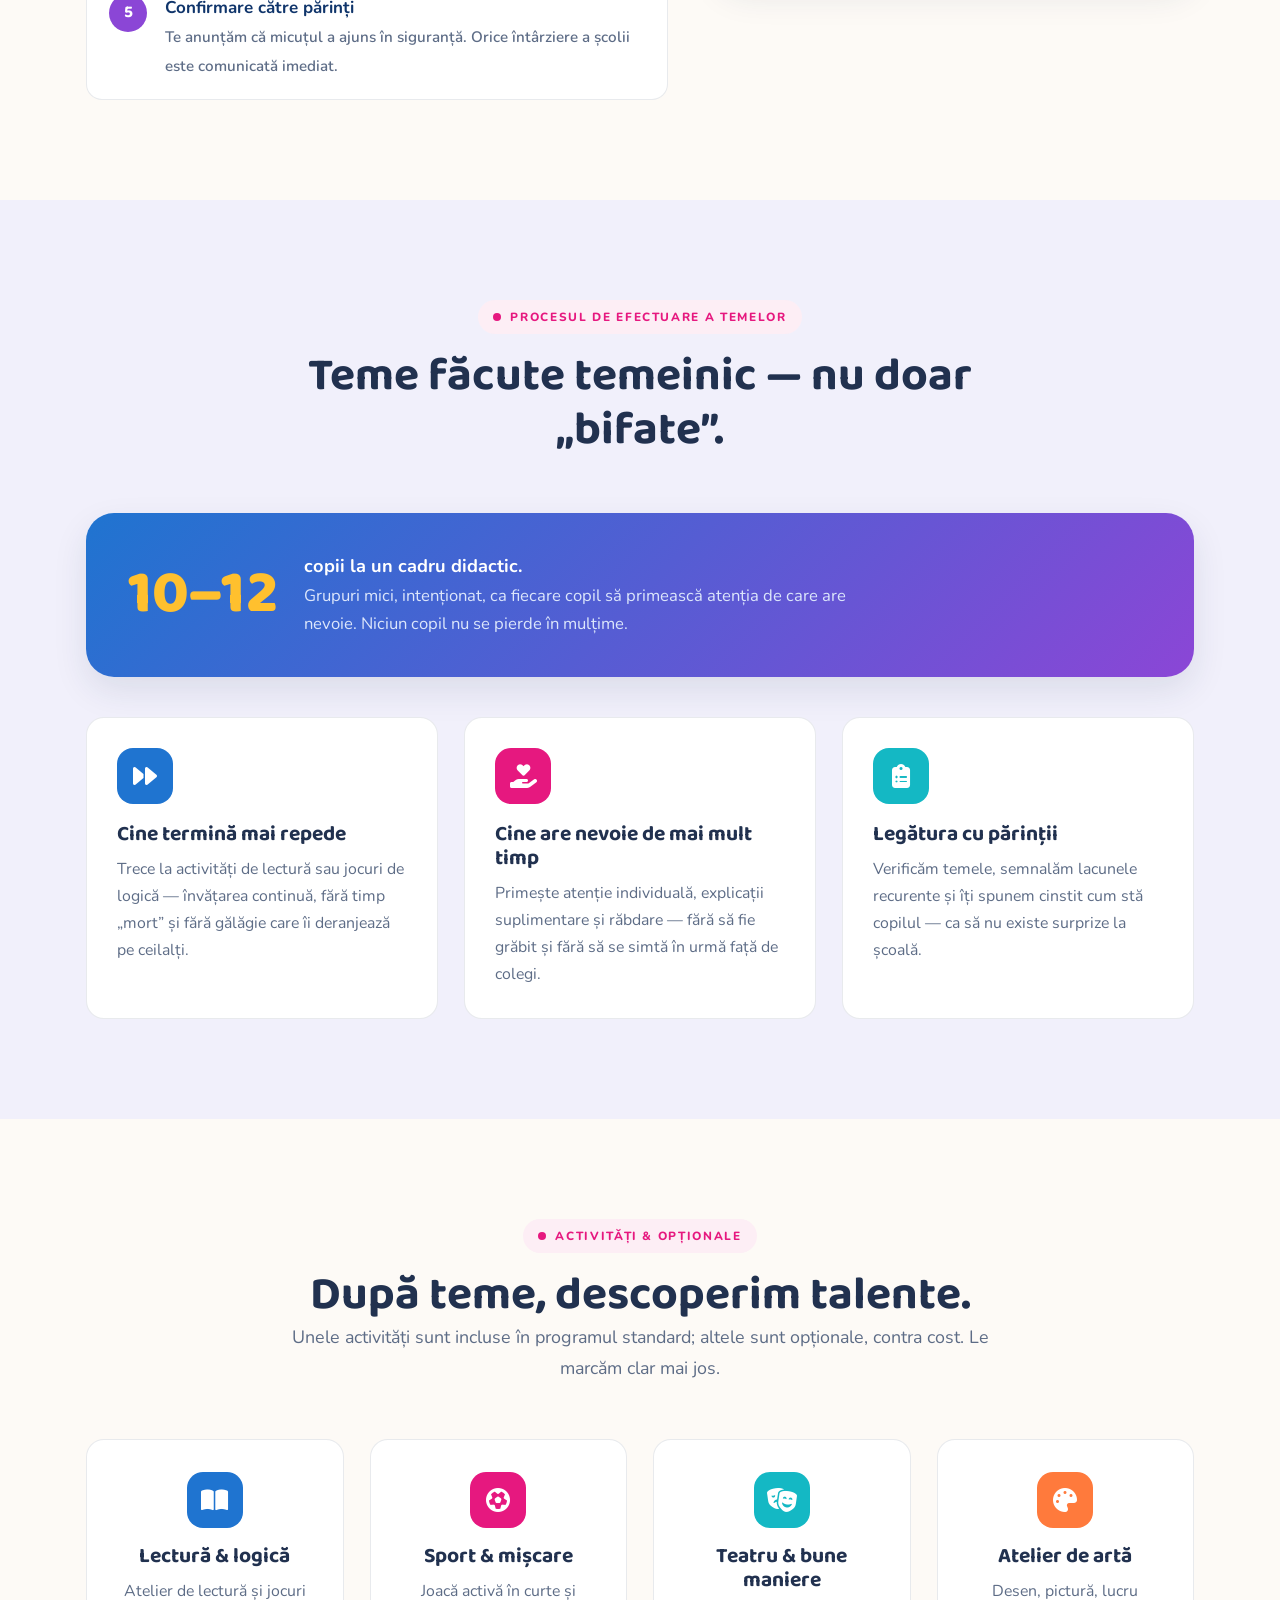
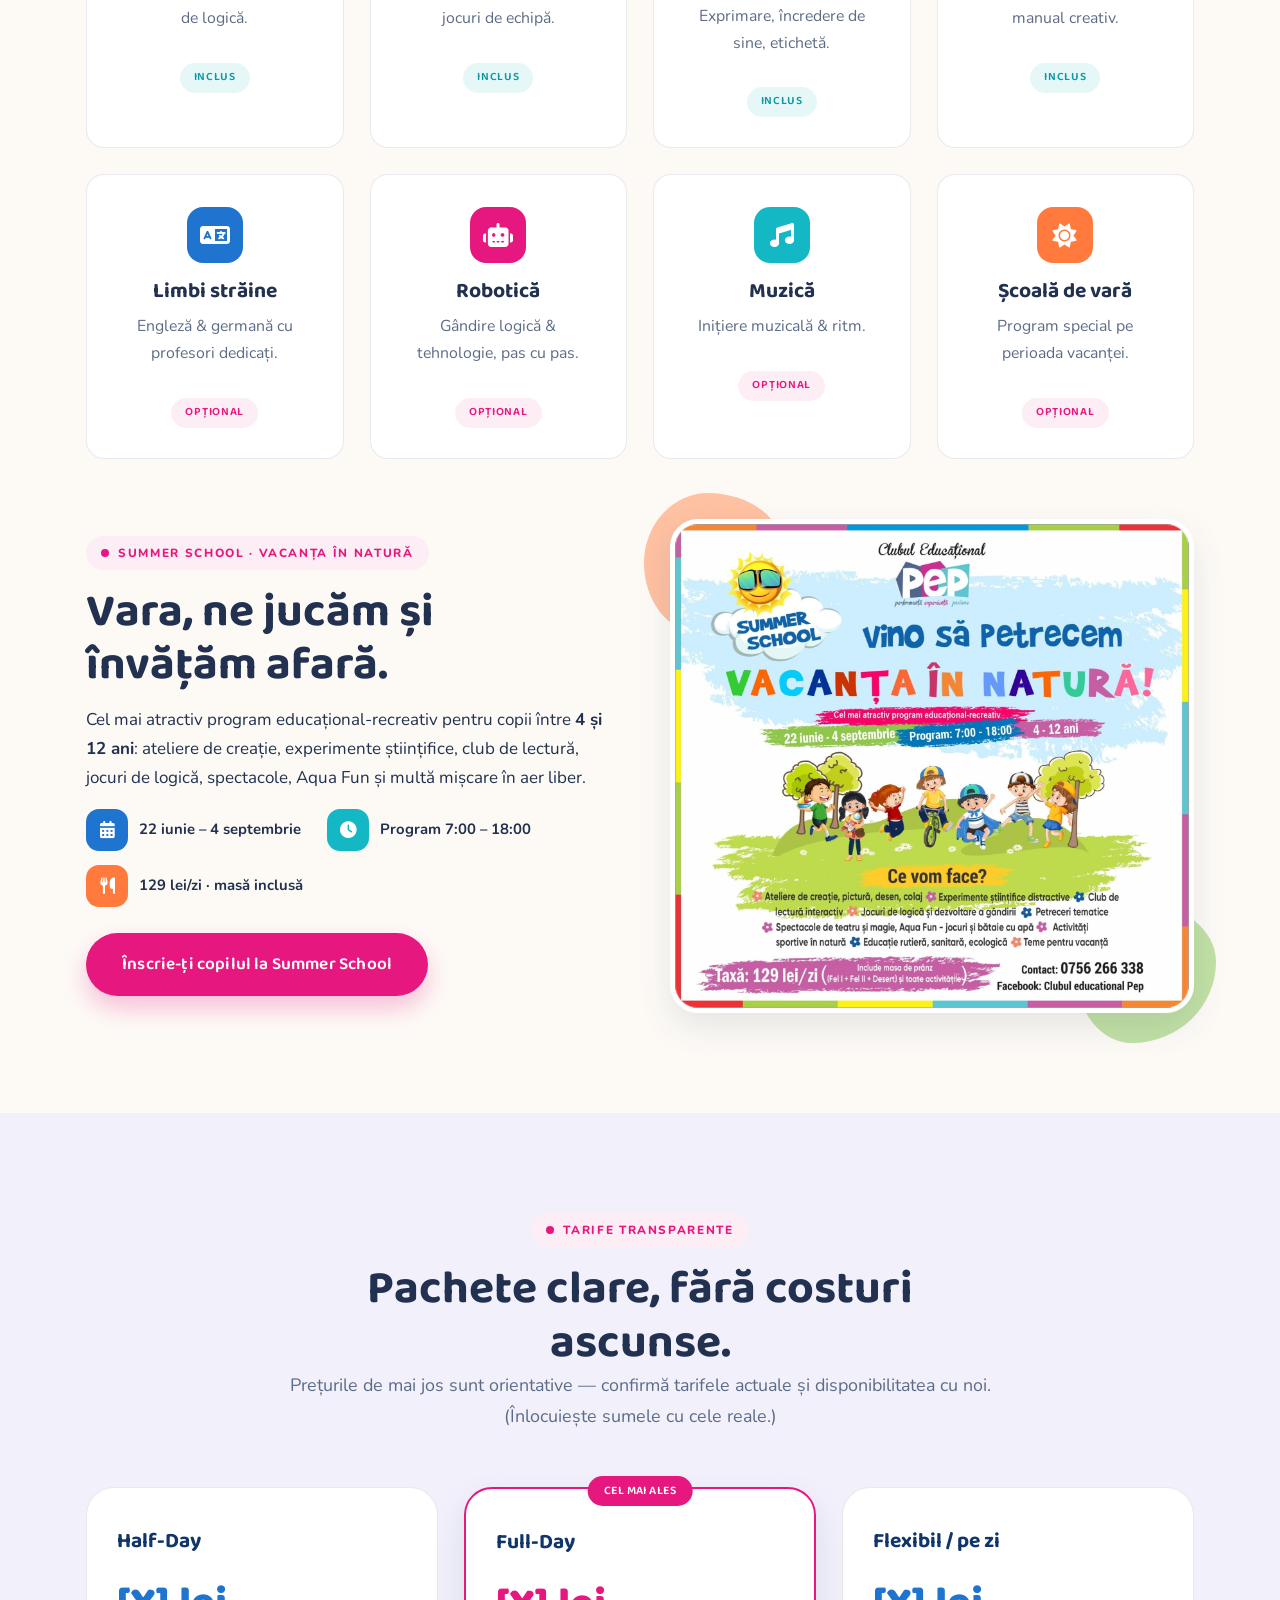
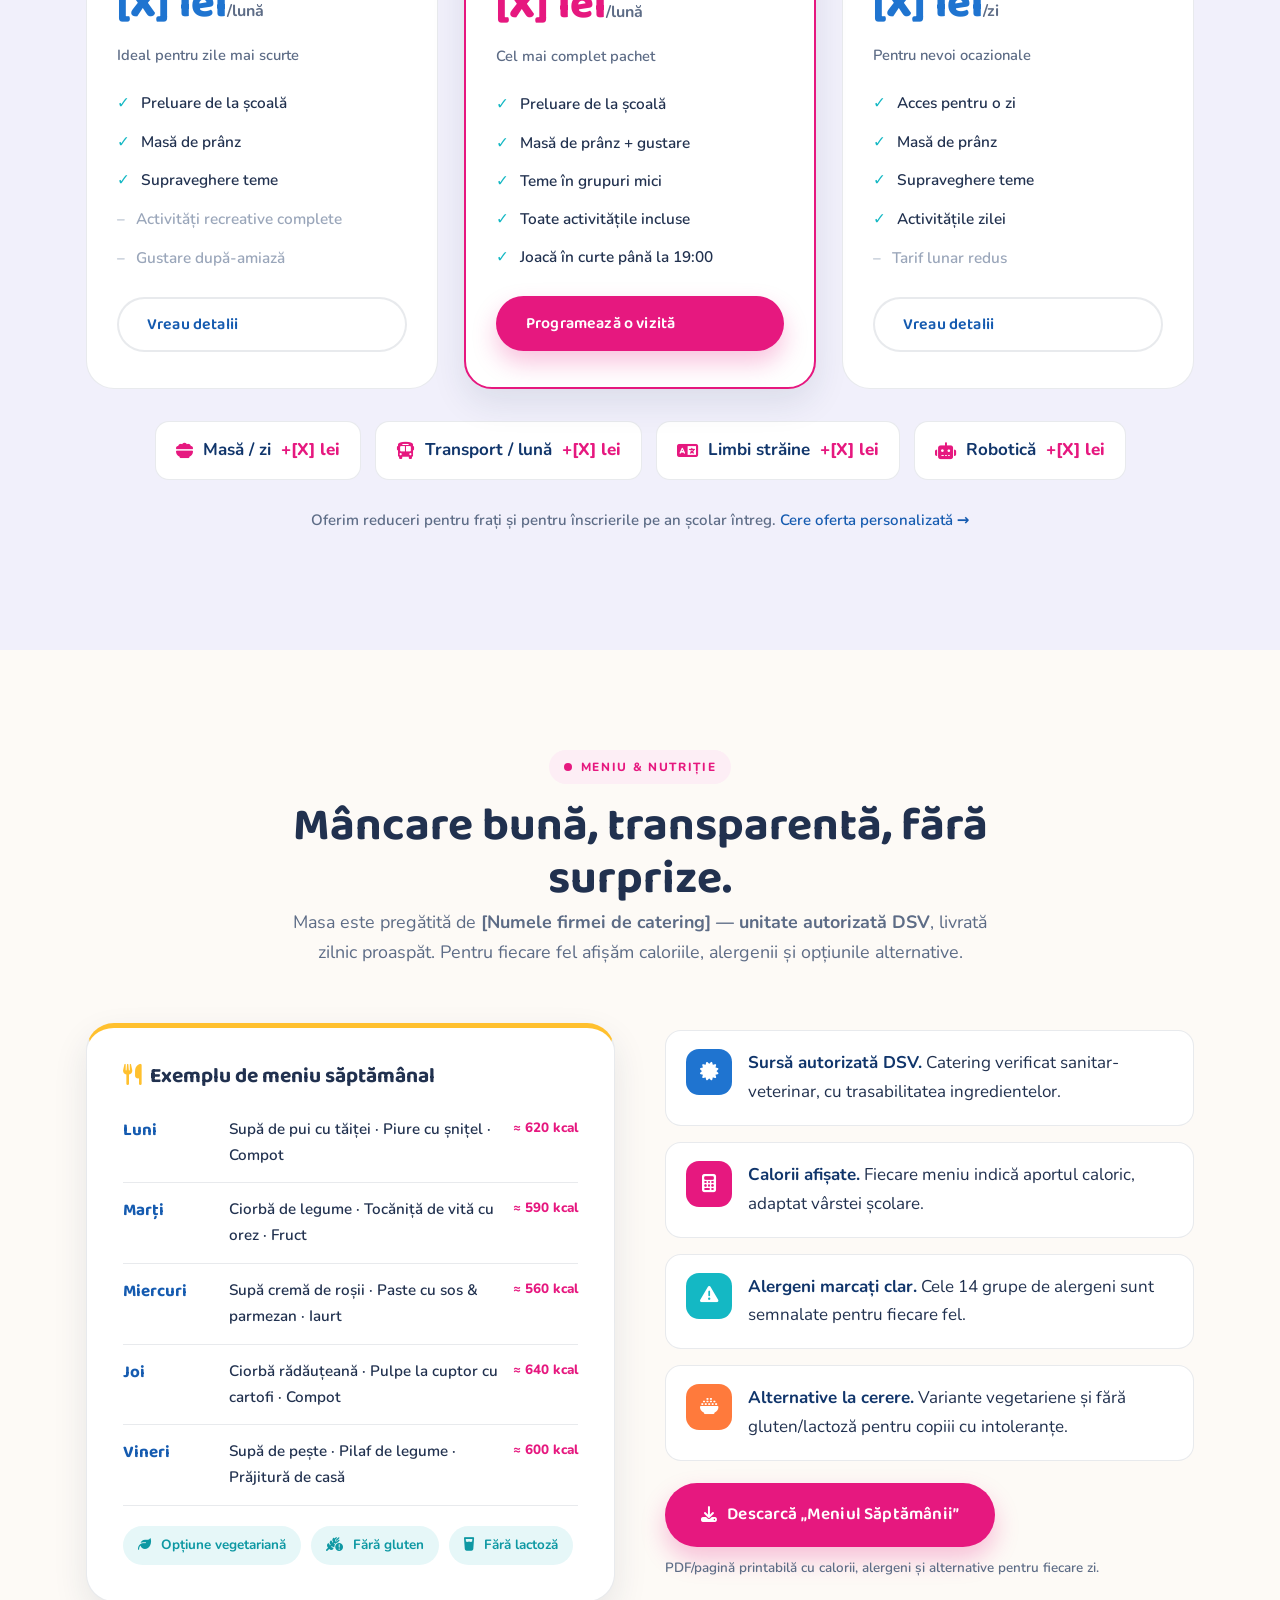
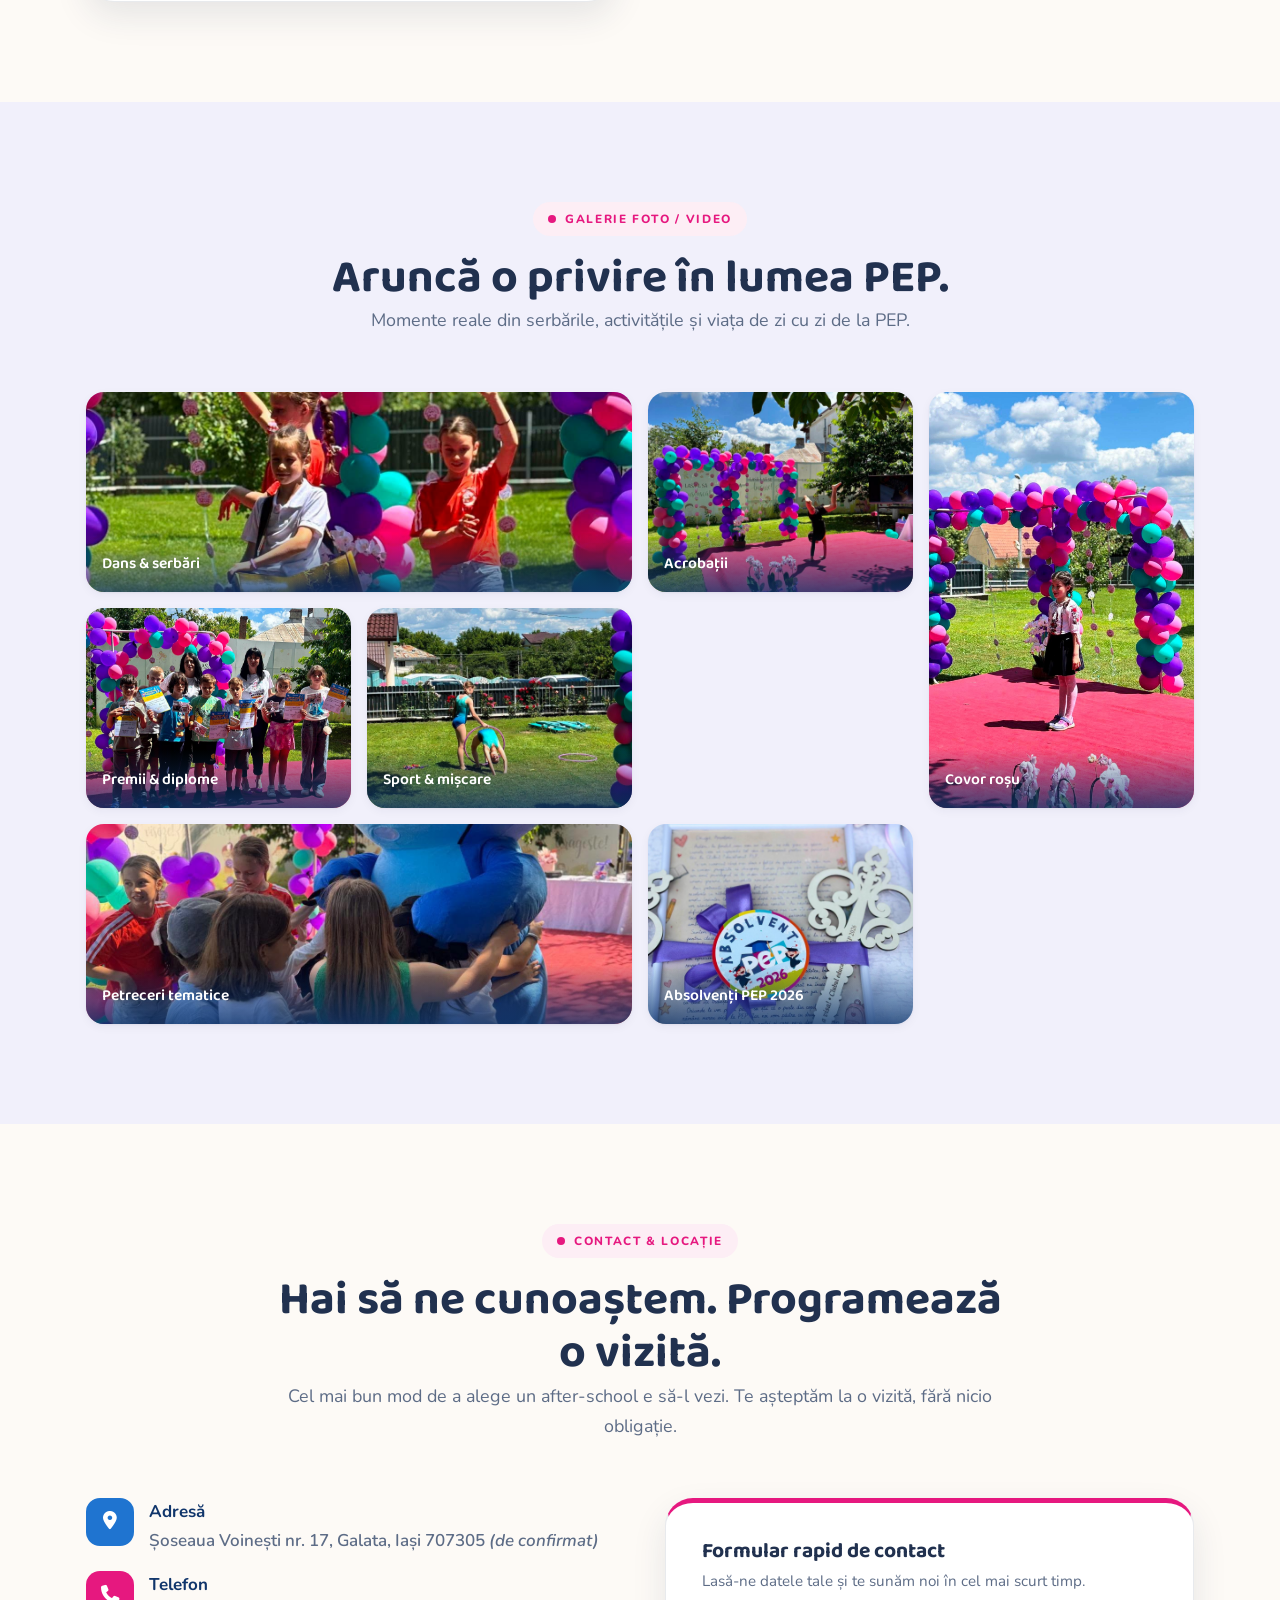
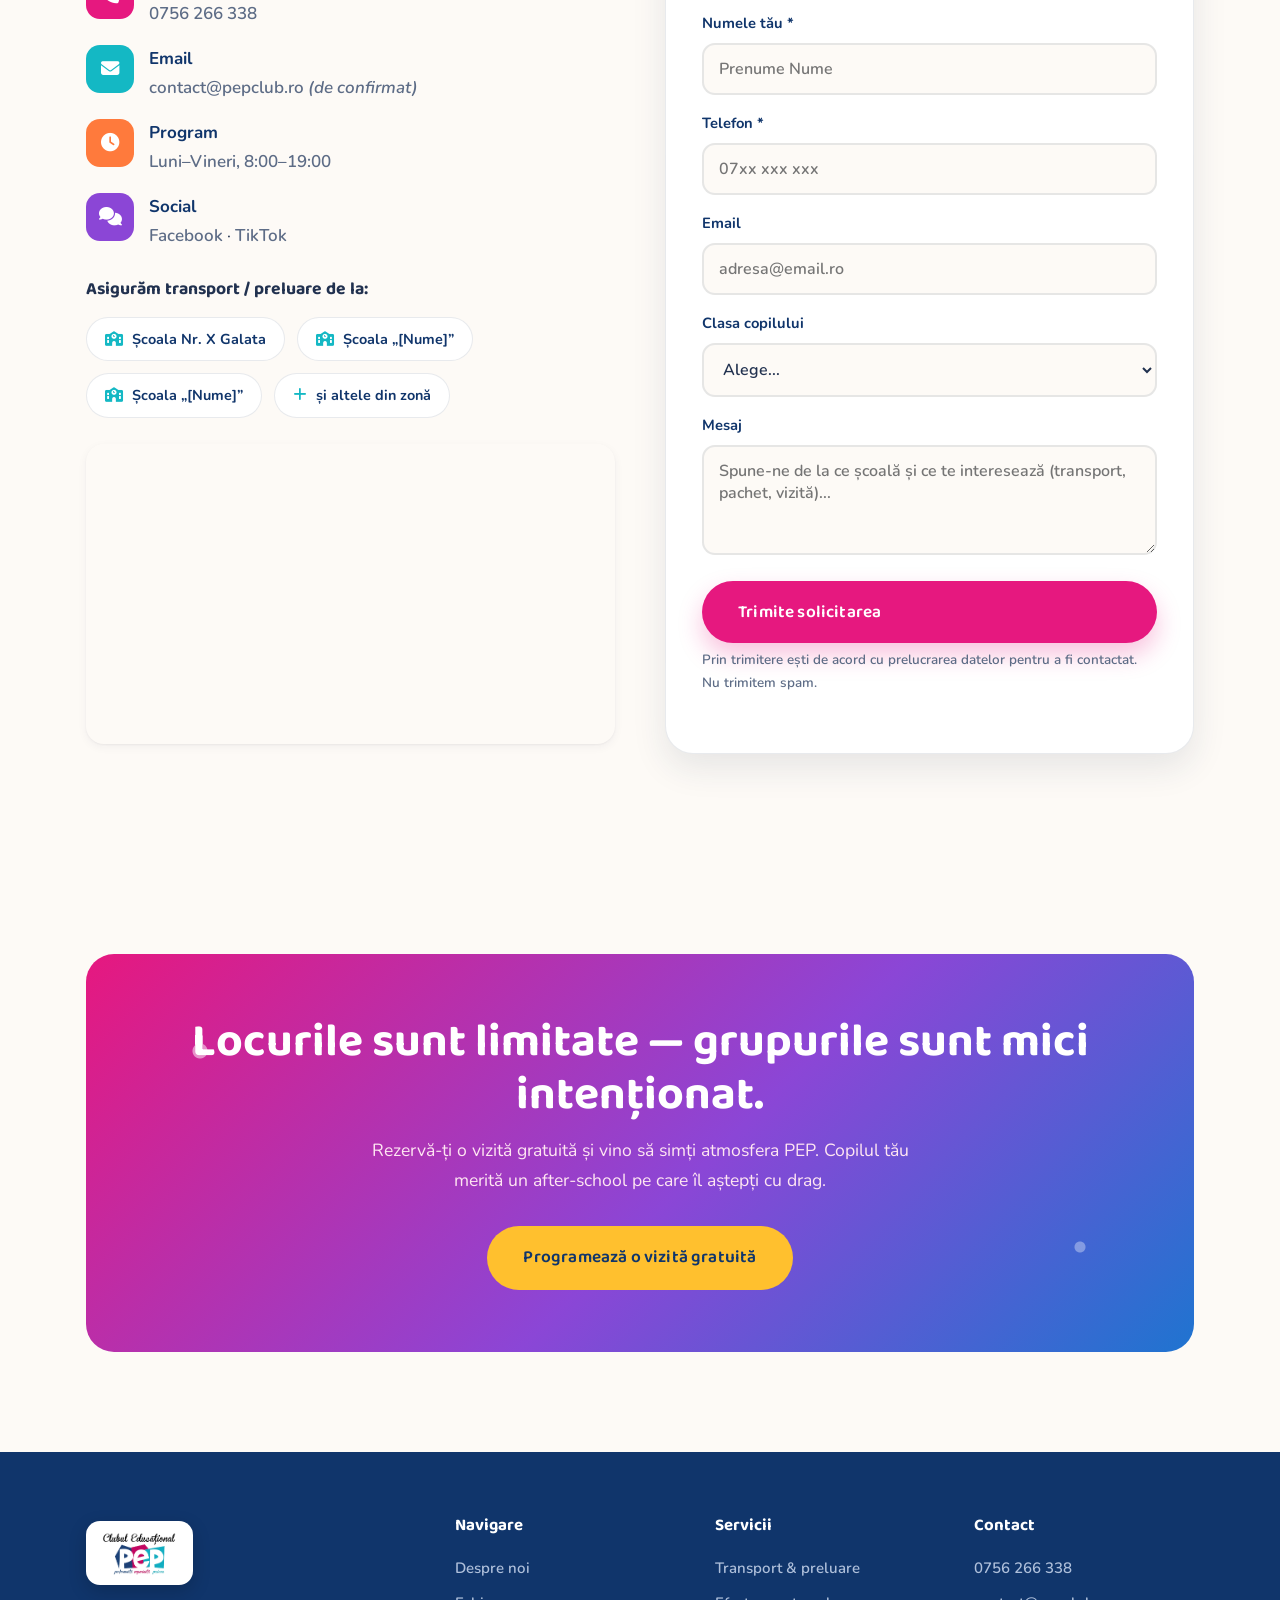
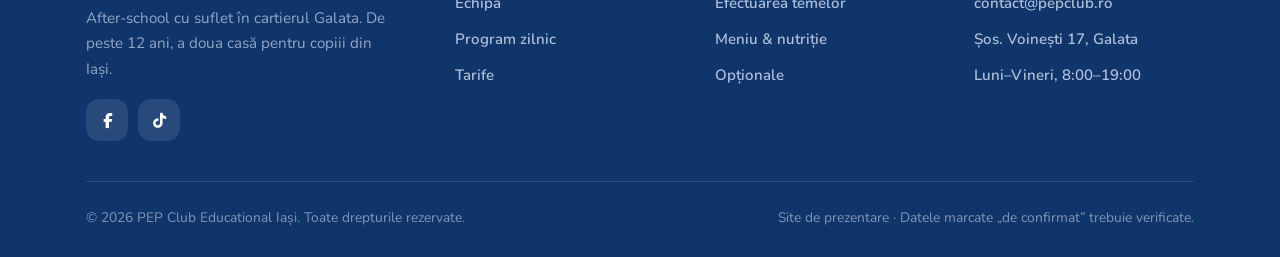
==== commit 52134e53: "Logo cu fundal transparent + rafinări responsive - Logo PNG cu fundal eliminat (transparent) în head" ====
--- a/index.html
+++ b/index.html
@@ -19,7 +19,7 @@
   <header class="site-header">
     <nav class="container nav">
       <a class="brand" href="#top" aria-label="PEP Club Educational acasă">
-        <img class="brand-logo" src="assets/img/logo-pep.jpg" alt="Clubul Educational PEP — performanță, experiență, pasiune" />
+        <img class="brand-logo" src="assets/img/logo-pep.png" alt="Clubul Educational PEP — performanță, experiență, pasiune" />
       </a>
       <ul class="nav-links" id="navLinks">
         <li><a href="#despre">Despre noi</a></li>
@@ -527,7 +527,7 @@
     <div class="container">
       <div class="footer-grid">
         <div class="footer-brand">
-          <a class="brand" href="#top"><img class="brand-logo brand-logo--footer" src="assets/img/logo-pep.jpg" alt="Clubul Educational PEP — performanță, experiență, pasiune" /></a>
+          <a class="brand" href="#top"><img class="brand-logo brand-logo--footer" src="assets/img/logo-pep.png" alt="Clubul Educational PEP — performanță, experiență, pasiune" /></a>
           <p>After-school cu suflet în cartierul Galata. De peste 12 ani, a doua casă pentru copiii din Iași.</p>
           <div class="footer-social">
             <a href="https://www.facebook.com/clubuleducational.pep/" target="_blank" rel="noopener" aria-label="Facebook"><i class="fa-brands fa-facebook-f"></i></a>
--- a/assets/css/style.css
+++ b/assets/css/style.css
@@ -124,7 +124,7 @@
 }
 .nav { display: flex; align-items: center; justify-content: space-between; height: 78px; }
 .brand { display: flex; align-items: center; gap: 12px; }
-.brand-logo { height: 52px; width: auto; display: block; }
+.brand-logo { height: 56px; width: auto; max-width: 70vw; object-fit: contain; display: block; }
 .nav-links { display: flex; align-items: center; gap: 2px; list-style: none; }
 .nav-links a { color: var(--ink); font-weight: 700; font-size: .94rem; padding: 9px 14px; border-radius: 100px; transition: background .15s, color .15s; }
 .nav-links a:hover { background: var(--tint-blue); color: var(--blue-700); }
@@ -447,6 +447,7 @@
   .nav-links a { padding: 12px 14px; }
   .nav-cta { margin: 8px 0 0; }
   .nav-toggle { display:block; }
+  .brand-logo { height: 46px; }
   .grid-2, .grid-3, .grid-4 { grid-template-columns: 1fr; }
   .timeline::before { left: 72px; }
   .tl-item { grid-template-columns: 66px 1fr; gap:18px; }
@@ -458,6 +459,7 @@
 }
 @media (max-width: 480px) {
   body { font-size: 16px; }
+  .brand-logo { height: 40px; }
   .container { padding: 0 18px; }
   .section { padding: 52px 0; }
   .hero { padding: 56px 0 70px; }
